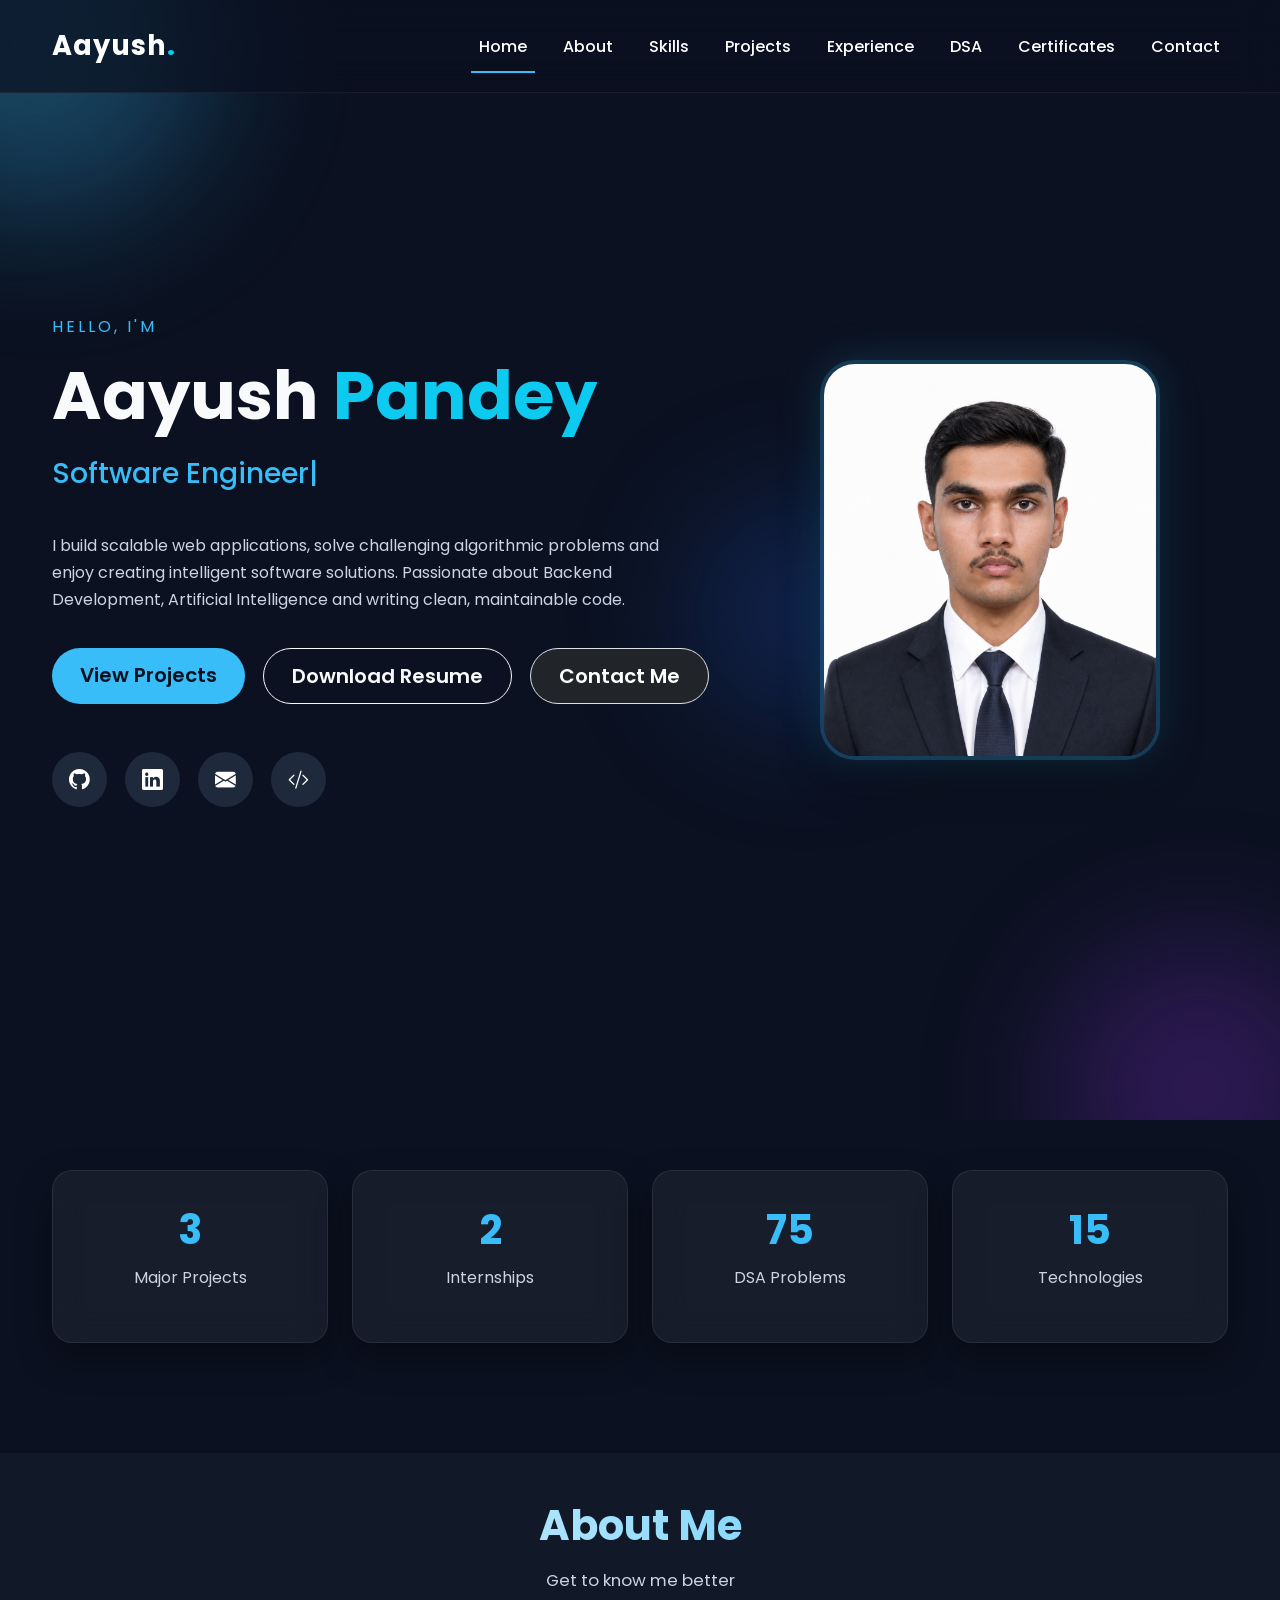
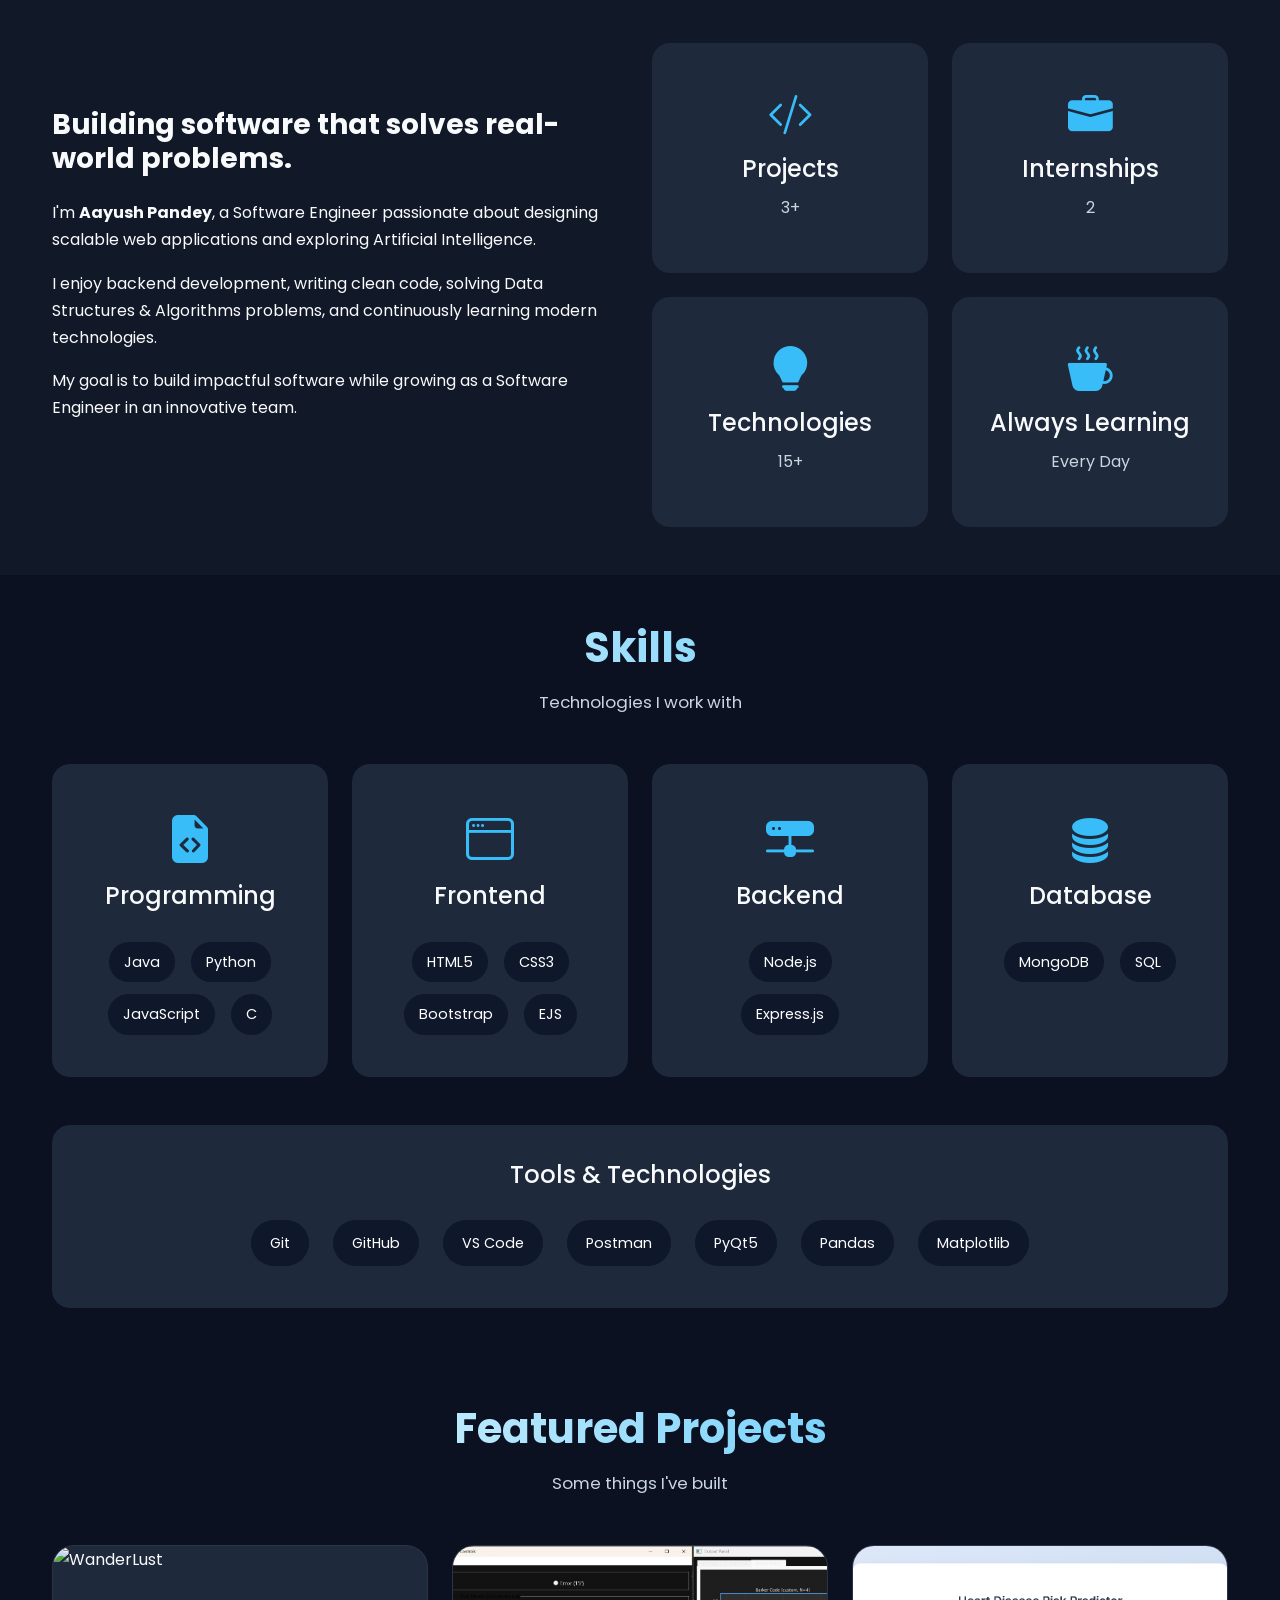
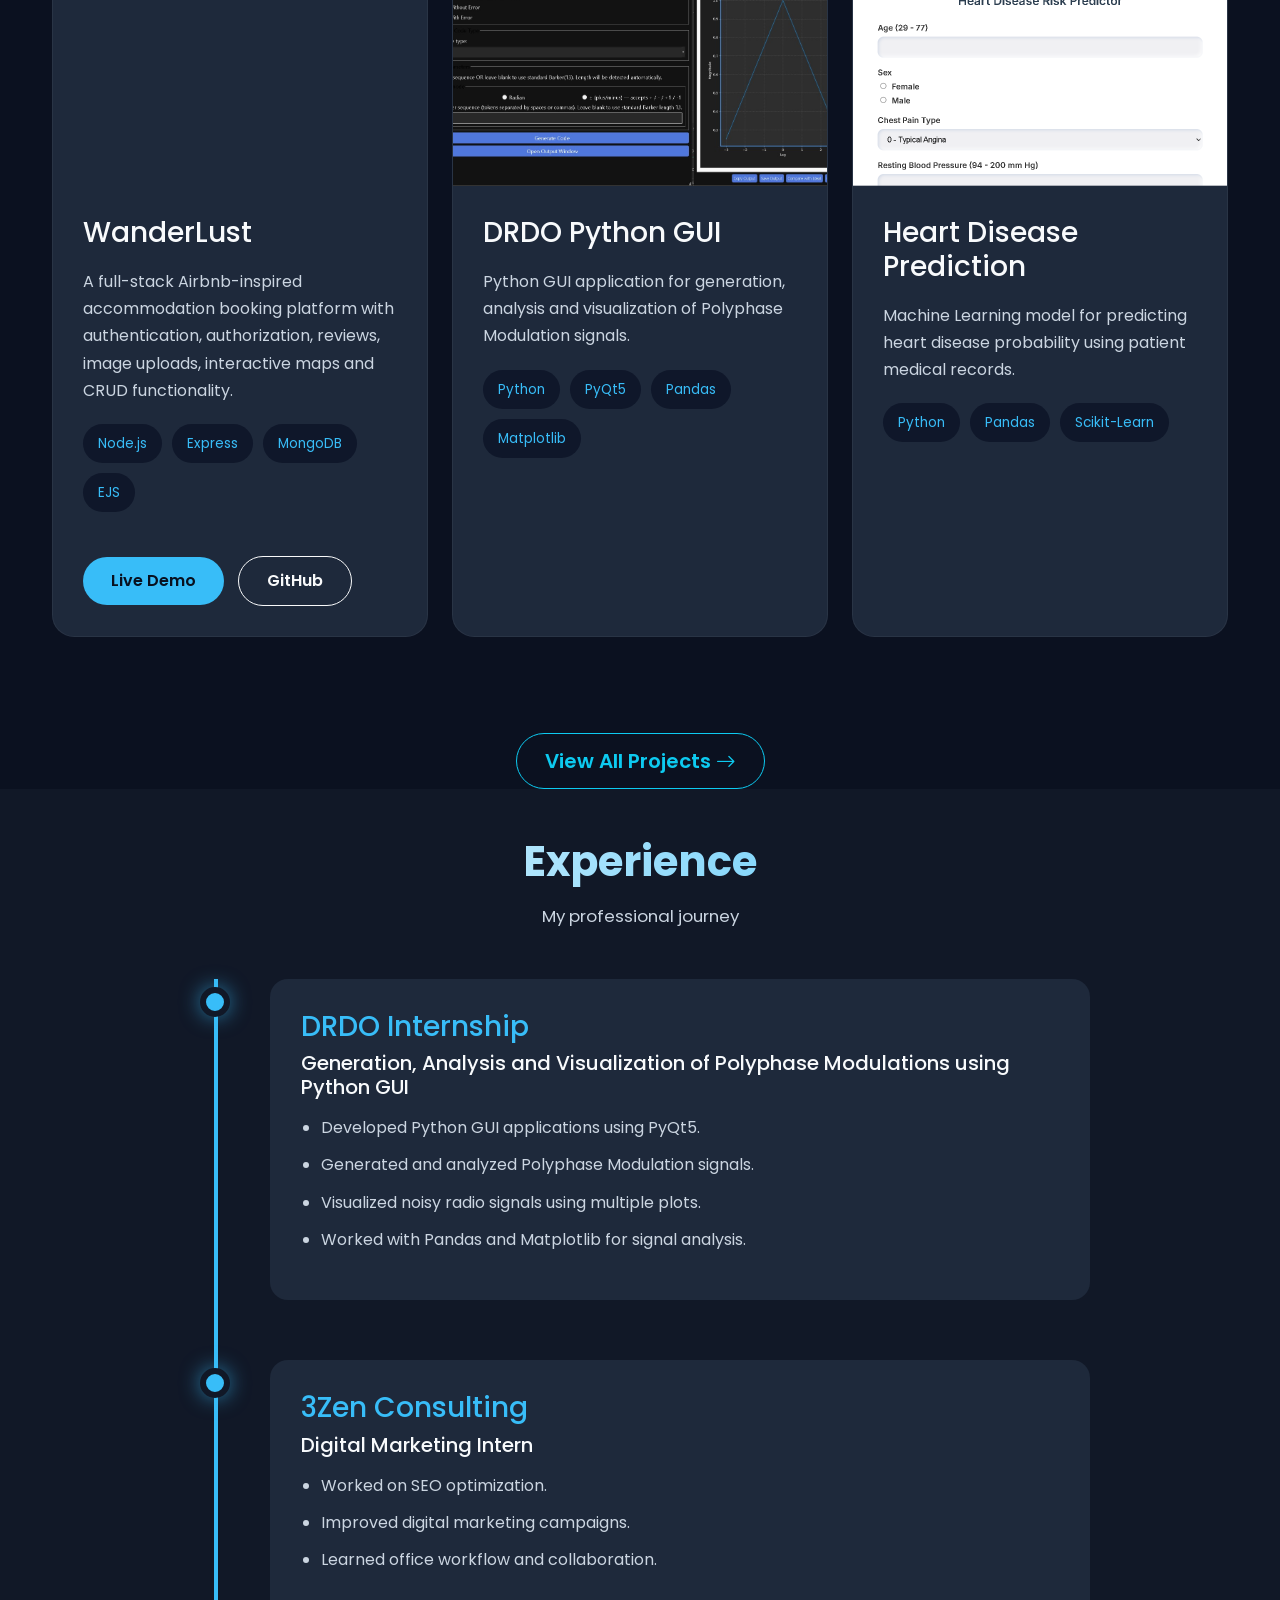
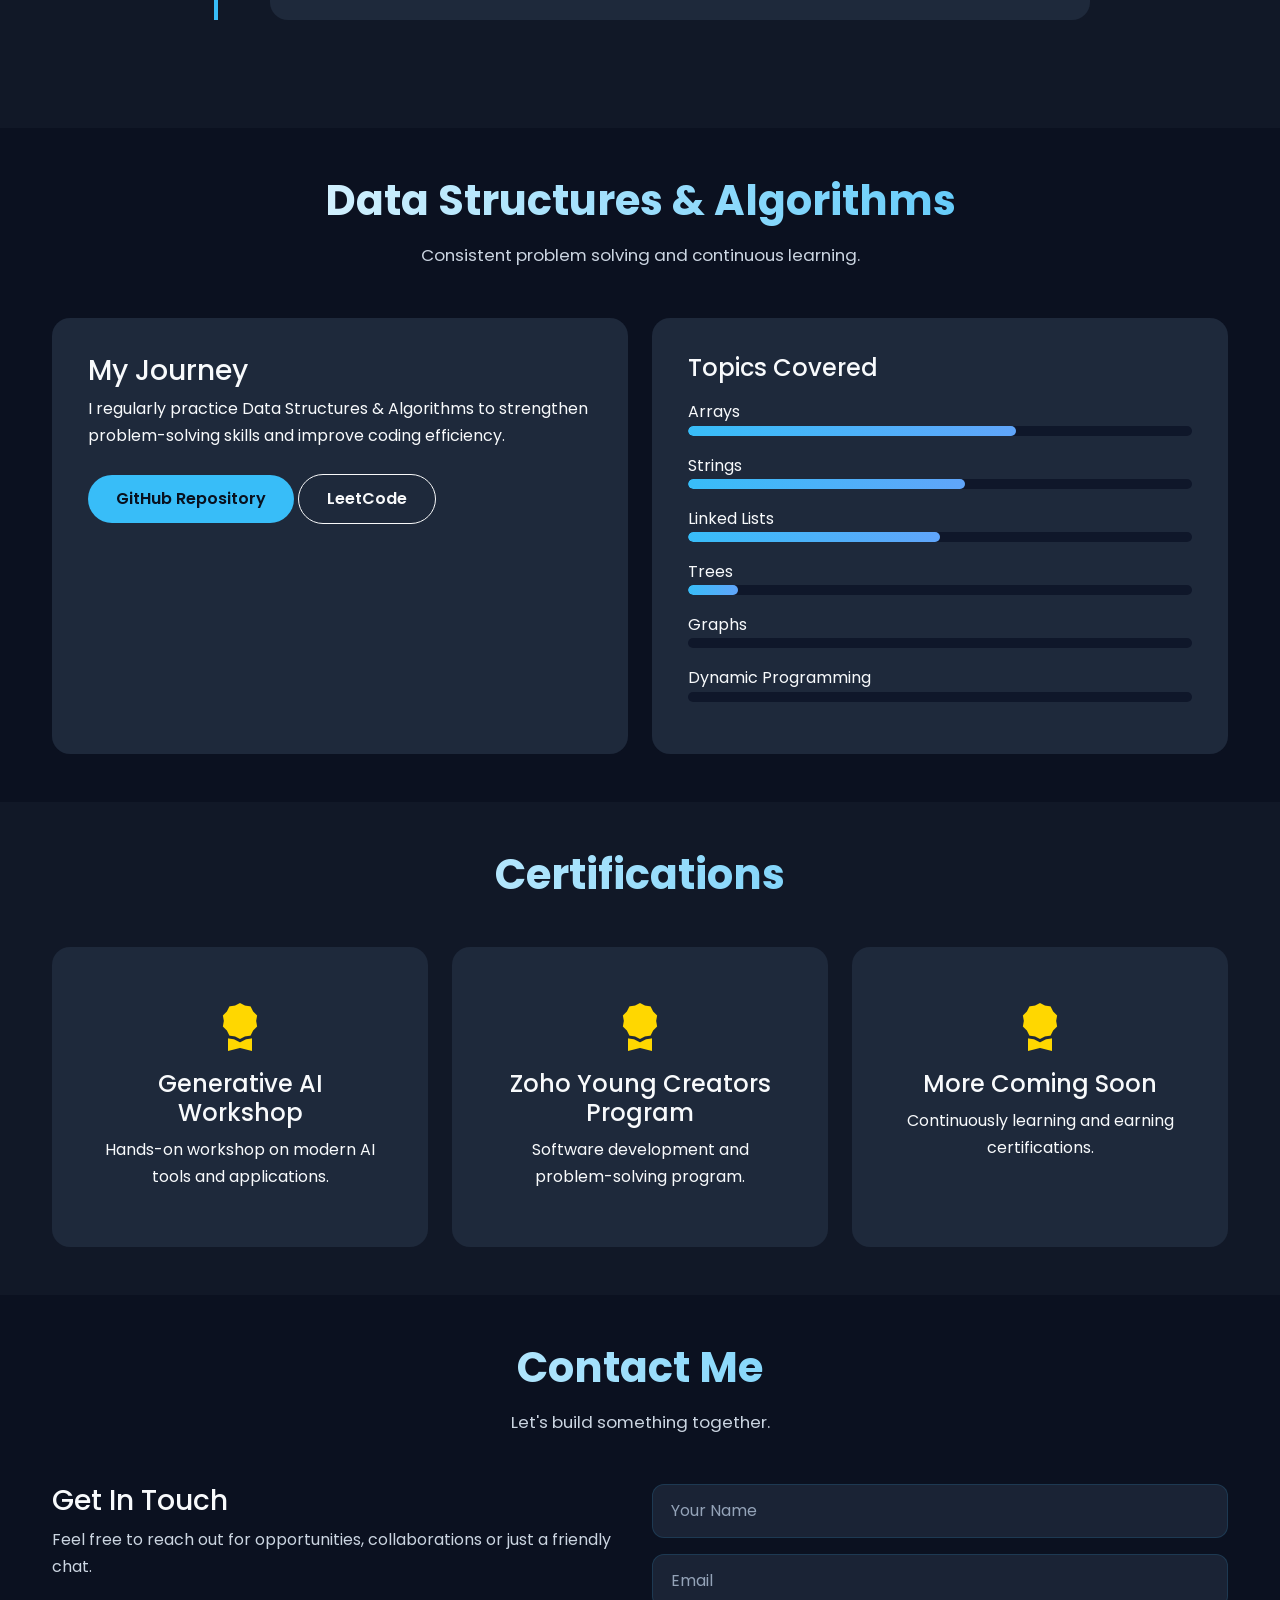
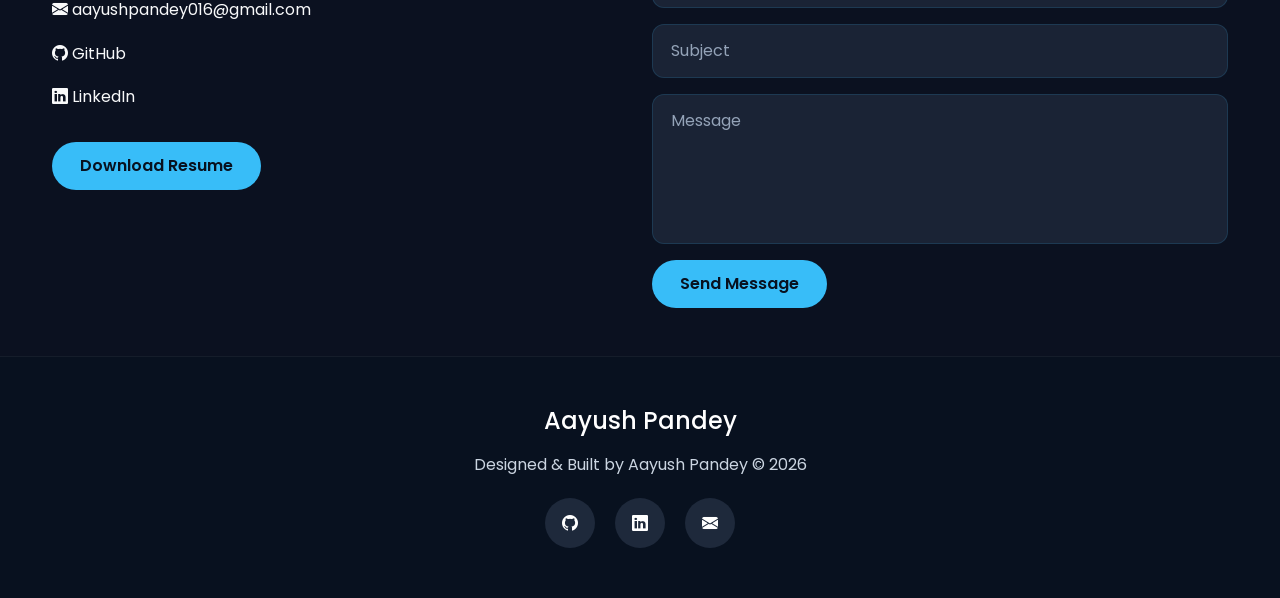
==== index.html @ 440477e6 "Initial Commit" ====
<!doctype html>
<html lang="en">
  <head>
    <!-- ==========================================
            META TAGS
    =========================================== -->

    <meta charset="UTF-8" />
    <meta http-equiv="X-UA-Compatible" content="IE=edge" />
    <meta name="viewport" content="width=device-width, initial-scale=1.0" />

    <title>Aayush Pandey | Software Engineer</title>

    <meta
      name="description"
      content="Portfolio of Aayush Pandey - Software Engineer, Full Stack Developer and AI Enthusiast."
    />

    <meta
      name="keywords"
      content="Aayush Pandey, Portfolio, Full Stack Developer, Java, Node.js, MongoDB, Software Engineer"
    />

    <meta name="author" content="Aayush Pandey" />

    <!-- Google Fonts -->

    <link rel="preconnect" href="https://fonts.googleapis.com" />

    <link rel="preconnect" href="https://fonts.gstatic.com" crossorigin />

    <link
      href="https://fonts.googleapis.com/css2?family=Poppins:wght@300;400;500;600;700&display=swap"
      rel="stylesheet"
    />

    <!-- Bootstrap -->

    <link
      href="https://cdn.jsdelivr.net/npm/bootstrap@5.3.8/dist/css/bootstrap.min.css"
      rel="stylesheet"
    />

    <!-- Bootstrap Icons -->

    <link
      rel="stylesheet"
      href="https://cdn.jsdelivr.net/npm/bootstrap-icons@1.13.1/font/bootstrap-icons.min.css"
    />

    <!-- Custom CSS -->

    <link rel="stylesheet" href="css/style.css" />

    <link rel="stylesheet" href="css/responsive.css" />
  </head>

  <body>
    <div class="cursor-glow"></div>
    <!-- ==========================================
            SCROLL PROGRESS BAR
    =========================================== -->

    <div id="progress-bar"></div>

    <!-- ==========================================
            NAVIGATION BAR
    =========================================== -->

    <nav class="navbar navbar-expand-lg navbar-dark fixed-top">
      <div class="container">
        <a class="navbar-brand fw-bold" href="#">
          Aayush<span class="text-info">.</span>
        </a>

        <button
          class="navbar-toggler"
          type="button"
          data-bs-toggle="collapse"
          data-bs-target="#navbarNav"
        >
          <span class="navbar-toggler-icon"></span>
        </button>

        <div class="collapse navbar-collapse" id="navbarNav">
          <ul class="navbar-nav ms-auto">
            <li class="nav-item">
              <a href="#home" class="nav-link active">Home</a>
            </li>

            <li class="nav-item">
              <a href="#about" class="nav-link">About</a>
            </li>

            <li class="nav-item">
              <a href="#skills" class="nav-link">Skills</a>
            </li>

            <li class="nav-item">
              <a href="#projects" class="nav-link">Projects</a>
            </li>

            <li class="nav-item">
              <a href="#experience" class="nav-link">Experience</a>
            </li>

            <li class="nav-item">
              <a href="#dsa" class="nav-link">DSA</a>
            </li>

            <li class="nav-item">
              <a href="#certifications" class="nav-link">Certificates</a>
            </li>

            <li class="nav-item">
              <a href="#contact" class="nav-link">Contact</a>
            </li>
          </ul>
        </div>
      </div>
    </nav>
    <!-- ==========================================
        HERO SECTION
=========================================== -->

    <section id="home" class="hero">
      <!-- Animated Background -->

      <div class="blob blob1"></div>

      <div class="blob blob2"></div>

      <div class="blob blob3"></div>

      <div id="particles"></div>

      <div class="container">
        <div class="row align-items-center min-vh-100">
          <!-- LEFT SIDE -->

          <div class="col-lg-7">
            <p class="hero-subtitle">Hello, I'm</p>

            <h1 class="display-3 fw-bold">
              Aayush

              <span class="text-info"> Pandey </span>
            </h1>

            <h3 class="typing-text">
              <span id="typing"></span>
            </h3>

            <p class="hero-description">
              I build scalable web applications, solve challenging algorithmic
              problems and enjoy creating intelligent software solutions.
              Passionate about Backend Development, Artificial Intelligence and
              writing clean, maintainable code.
            </p>

            <div class="hero-buttons">
              <a href="#projects" class="btn btn-info btn-lg">
                View Projects
              </a>

              <a href="resume.pdf" class="btn btn-outline-light btn-lg">
                Download Resume
              </a>

              <a href="#contact" class="btn btn-dark btn-lg border">
                Contact Me
              </a>
            </div>

            <div class="social-icons mt-5">
              <a href="#">
                <i class="bi bi-github"></i>
              </a>

              <a href="#">
                <i class="bi bi-linkedin"></i>
              </a>

              <a href="#">
                <i class="bi bi-envelope-fill"></i>
              </a>

              <a href="#">
                <i class="bi bi-code-slash"></i>
              </a>
            </div>
          </div>

          <!-- RIGHT SIDE -->

          <div class="col-lg-5 text-center">
            <div class="hero-image">
              <img
                src="images/Profile (2).png"
                alt="Aayush Pandey"
                class="img-fluid"
              />
            </div>
          </div>
        </div>
      </div>
    </section>
    <!-- ==========================================
        STATS SECTION
=========================================== -->

    <section class="stats">
      <div class="container">
        <div class="row text-center">
          <div class="col-md-3">
            <div class="stat-box">
              <h2 class="counter" data-target="3">0</h2>

              <p>Major Projects</p>
            </div>
          </div>

          <div class="col-md-3">
            <div class="stat-box">
              <h2 class="counter" data-target="2">0</h2>

              <p>Internships</p>
            </div>
          </div>

          <div class="col-md-3">
            <div class="stat-box">
              <h2 class="counter" data-target="75">0</h2>

              <p>DSA Problems</p>
            </div>
          </div>

          <div class="col-md-3">
            <div class="stat-box">
              <h2 class="counter" data-target="15">0</h2>

              <p>Technologies</p>
            </div>
          </div>
        </div>
      </div>
    </section>

    <!-- ==========================================
        ABOUT SECTION
=========================================== -->

    <section id="about" class="py-5">
      <div class="container">
        <!-- Section Heading -->

        <div class="text-center mb-5">
          <h2 class="section-title">About Me</h2>

          <p class="section-subtitle">Get to know me better</p>
        </div>

        <div class="row align-items-center">
          <!-- Left Side -->

          <div class="col-lg-6 mb-4">
            <h3 class="fw-bold mb-4">
              Building software that solves real-world problems.
            </h3>

            <p>
              I'm <strong>Aayush Pandey</strong>, a Software Engineer passionate
              about designing scalable web applications and exploring Artificial
              Intelligence.
            </p>

            <p>
              I enjoy backend development, writing clean code, solving Data
              Structures & Algorithms problems, and continuously learning modern
              technologies.
            </p>

            <p>
              My goal is to build impactful software while growing as a Software
              Engineer in an innovative team.
            </p>
          </div>

          <!-- Right Side -->

          <div class="col-lg-6">
            <div class="row g-4">
              <div class="col-6">
                <div class="about-card">
                  <i class="bi bi-code-slash"></i>

                  <h4>Projects</h4>

                  <p>3+</p>
                </div>
              </div>

              <div class="col-6">
                <div class="about-card">
                  <i class="bi bi-briefcase-fill"></i>

                  <h4>Internships</h4>

                  <p>2</p>
                </div>
              </div>

              <div class="col-6">
                <div class="about-card">
                  <i class="bi bi-lightbulb-fill"></i>

                  <h4>Technologies</h4>

                  <p>15+</p>
                </div>
              </div>

              <div class="col-6">
                <div class="about-card">
                  <i class="bi bi-cup-hot-fill"></i>

                  <h4>Always Learning</h4>

                  <p>Every Day</p>
                </div>
              </div>
            </div>
          </div>
        </div>
      </div>
    </section>
    <!-- ==========================================
        SKILLS SECTION
=========================================== -->

    <section id="skills" class="py-5 hidden">
      <div class="container">
        <div class="text-center mb-5">
          <h2 class="section-title">Skills</h2>

          <p class="section-subtitle">Technologies I work with</p>
        </div>

        <div class="row g-4">
          <!-- Programming -->

          <div class="col-lg-3 col-md-6">
            <div class="skill-card">
              <i class="bi bi-file-earmark-code-fill"></i>

              <h4>Programming</h4>

              <span>Java</span>
              <span>Python</span>
              <span>JavaScript</span>
              <span>C</span>
            </div>
          </div>

          <!-- Frontend -->

          <div class="col-lg-3 col-md-6">
            <div class="skill-card">
              <i class="bi bi-window"></i>

              <h4>Frontend</h4>

              <span>HTML5</span>
              <span>CSS3</span>
              <span>Bootstrap</span>
              <span>EJS</span>
            </div>
          </div>

          <!-- Backend -->

          <div class="col-lg-3 col-md-6">
            <div class="skill-card">
              <i class="bi bi-hdd-network-fill"></i>

              <h4>Backend</h4>

              <span>Node.js</span>
              <span>Express.js</span>
            </div>
          </div>

          <!-- Database -->

          <div class="col-lg-3 col-md-6">
            <div class="skill-card">
              <i class="bi bi-database-fill"></i>

              <h4>Database</h4>

              <span>MongoDB</span>
              <span>SQL</span>
            </div>
          </div>
        </div>

        <div class="row mt-4 g-4">
          <!-- Tools -->

          <div class="col-12">
            <div class="skill-card">
              <h4 class="mb-4">Tools & Technologies</h4>

              <div class="tool-badges">
                <span>Git</span>
                <span>GitHub</span>
                <span>VS Code</span>
                <span>Postman</span>
                <span>PyQt5</span>
                <span>Pandas</span>
                <span>Matplotlib</span>
              </div>
            </div>
          </div>
        </div>
      </div>
    </section>
    <!-- ==========================================
        PROJECTS SECTION
=========================================== -->

    <section id="projects" class="py-5 hidden">
      <div class="container">
        <div class="text-center mb-5">
          <h2 class="section-title">Featured Projects</h2>

          <p class="section-subtitle">Some things I've built</p>
        </div>

        <div class="row g-4">
          <!-- WanderLust -->

          <div class="col-lg-4">
            <div class="project-card">
              <img
                src="images/projects/wanderlust.png"
                class="img-fluid"
                alt="WanderLust"
              />

              <div class="project-content">
                <h3>WanderLust</h3>

                <p>
                  A full-stack Airbnb-inspired accommodation booking platform
                  with authentication, authorization, reviews, image uploads,
                  interactive maps and CRUD functionality.
                </p>

                <div class="project-tags">
                  <span>Node.js</span>
                  <span>Express</span>
                  <span>MongoDB</span>
                  <span>EJS</span>
                </div>

                <div class="mt-4">
                  <a href="#" class="btn btn-info"> Live Demo </a>

                  <a href="#" class="btn btn-outline-light"> GitHub </a>
                </div>
              </div>
            </div>
          </div>

          <!-- DRDO -->

          <div class="col-lg-4">
            <div class="project-card">
              <img
                src="images/projects/drdo.png"
                class="img-fluid"
                alt="DRDO Project"
              />

              <div class="project-content">
                <h3>DRDO Python GUI</h3>

                <p>
                  Python GUI application for generation, analysis and
                  visualization of Polyphase Modulation signals.
                </p>

                <div class="project-tags">
                  <span>Python</span>
                  <span>PyQt5</span>
                  <span>Pandas</span>
                  <span>Matplotlib</span>
                </div>
              </div>
            </div>
          </div>

          <!-- Heart Disease -->

          <div class="col-lg-4">
            <div class="project-card">
              <img
                src="images/projects/heart_disease.png"
                class="img-fluid"
                alt="Heart Disease"
              />

              <div class="project-content">
                <h3>Heart Disease Prediction</h3>

                <p>
                  Machine Learning model for predicting heart disease
                  probability using patient medical records.
                </p>

                <div class="project-tags">
                  <span>Python</span>
                  <span>Pandas</span>
                  <span>Scikit-Learn</span>
                </div>
              </div>
            </div>
          </div>
        </div>
      </div>
    </section>
    <div class="text-center mt-5">
      <a href="#" class="btn btn-outline-info btn-lg">
        View All Projects

        <i class="bi bi-arrow-right"></i>
      </a>
    </div>

    <!-- ==========================================
        EXPERIENCE SECTION
=========================================== -->

    <section id="experience" class="py-5 hidden">
      <div class="container">
        <div class="text-center mb-5">
          <h2 class="section-title">Experience</h2>

          <p class="section-subtitle">My professional journey</p>
        </div>

        <div class="timeline">
          <!-- DRDO -->

          <div class="timeline-item">
            <div class="timeline-dot"></div>

            <div class="timeline-content">
              <h3>DRDO Internship</h3>

              <h5>
                Generation, Analysis and Visualization of Polyphase Modulations
                using Python GUI
              </h5>

              <ul>
                <li>Developed Python GUI applications using PyQt5.</li>

                <li>Generated and analyzed Polyphase Modulation signals.</li>

                <li>Visualized noisy radio signals using multiple plots.</li>

                <li>Worked with Pandas and Matplotlib for signal analysis.</li>
              </ul>
            </div>
          </div>

          <!-- 3Zen -->

          <div class="timeline-item">
            <div class="timeline-dot"></div>

            <div class="timeline-content">
              <h3>3Zen Consulting</h3>

              <h5>Digital Marketing Intern</h5>

              <ul>
                <li>Worked on SEO optimization.</li>

                <li>Improved digital marketing campaigns.</li>

                <li>Learned office workflow and collaboration.</li>
              </ul>
            </div>
          </div>
        </div>
      </div>
    </section>
    <!-- ==========================================
        DSA SECTION
=========================================== -->

    <section id="dsa" class="py-5 hidden">
      <div class="container">
        <div class="text-center mb-5">
          <h2 class="section-title">Data Structures & Algorithms</h2>

          <p class="section-subtitle">
            Consistent problem solving and continuous learning.
          </p>
        </div>

        <div class="row">
          <div class="col-lg-6">
            <div class="dsa-card">
              <h3>My Journey</h3>

              <p>
                I regularly practice Data Structures & Algorithms to strengthen
                problem-solving skills and improve coding efficiency.
              </p>

              <div class="mt-4">
                <a href="#" class="btn btn-info"> GitHub Repository </a>

                <a
                  href="https://leetcode.com/u/_aayush_562/"
                  class="btn btn-outline-light"
                >
                  LeetCode
                </a>
              </div>
            </div>
          </div>

          <div class="col-lg-6">
            <div class="dsa-card">
              <h4 class="mb-3">Topics Covered</h4>

              <div class="mb-3">
                <label>Arrays</label>

                <div class="progress">
                  <div class="progress-bar" style="width: 65%"></div>
                </div>
              </div>

              <div class="mb-3">
                <label>Strings</label>

                <div class="progress">
                  <div class="progress-bar" style="width: 55%"></div>
                </div>
              </div>

              <div class="mb-3">
                <label>Linked Lists</label>

                <div class="progress">
                  <div class="progress-bar" style="width: 50%"></div>
                </div>
              </div>

              <div class="mb-3">
                <label>Trees</label>

                <div class="progress">
                  <div class="progress-bar" style="width: 10%"></div>
                </div>
              </div>

              <div class="mb-3">
                <label>Graphs</label>

                <div class="progress">
                  <div class="progress-bar" style="width: 0%"></div>
                </div>
              </div>

              <div class="mb-3">
                <label>Dynamic Programming</label>

                <div class="progress">
                  <div class="progress-bar" style="width: 0%"></div>
                </div>
              </div>
            </div>
          </div>
        </div>
      </div>
    </section>
    <!-- ==========================================
        CERTIFICATIONS
=========================================== -->

    <section id="certifications" class="py-5 hidden">
      <div class="container">
        <div class="text-center mb-5">
          <h2 class="section-title">Certifications</h2>
        </div>

        <div class="row g-4">
          <div class="col-md-4">
            <div class="certificate-card">
              <i class="bi bi-award-fill"></i>

              <h4>Generative AI Workshop</h4>

              <p>Hands-on workshop on modern AI tools and applications.</p>
            </div>
          </div>

          <div class="col-md-4">
            <div class="certificate-card">
              <i class="bi bi-award-fill"></i>

              <h4>Zoho Young Creators Program</h4>

              <p>Software development and problem-solving program.</p>
            </div>
          </div>

          <div class="col-md-4">
            <div class="certificate-card">
              <i class="bi bi-award-fill"></i>

              <h4>More Coming Soon</h4>

              <p>Continuously learning and earning certifications.</p>
            </div>
          </div>
        </div>
      </div>
    </section>
    <!-- ==========================================
        CONTACT
=========================================== -->

    <section id="contact" class="py-5 hidden">
      <div class="container">
        <div class="text-center mb-5">
          <h2 class="section-title">Contact Me</h2>

          <p class="section-subtitle">Let's build something together.</p>
        </div>

        <div class="row">
          <div class="col-lg-6">
            <h3>Get In Touch</h3>

            <p>
              Feel free to reach out for opportunities, collaborations or just a
              friendly chat.
            </p>

            <!-- Email -->
            <p>
              <a
                href="mailto:aayushpandey016@gmail.com"
                class="text-decoration-none text-light"
              >
                <i class="bi bi-envelope-fill"></i> aayushpandey016@gmail.com
              </a>
            </p>

            <!-- GitHub -->
            <p>
              <a
                href="https://github.com/Aayush016"
                target="_blank"
                class="text-light text-decoration-none"
              >
                <i class="bi bi-github"></i> GitHub
              </a>
            </p>

            <!-- LinkedIn -->
            <p>
              <a
                href="https://www.linkedin.com/in/aayu28/"
                target="_blank"
                class="text-decoration-none text-light"
              >
                <i class="bi bi-linkedin"></i> LinkedIn
              </a>
            </p>

            <a href="resume.pdf" class="btn btn-info mt-3"> Download Resume </a>
          </div>

          <div class="col-lg-6">
            <form id="contact-form">
              <input
                id="name"
                name="name"
                type="text"
                class="form-control mb-3"
                placeholder="Your Name"
                required
              />

              <input
                id="email"
                name="email"
                type="email"
                class="form-control mb-3"
                placeholder="Email"
                required
              />

              <input
                id="subject"
                name="subject"
                type="text"
                class="form-control mb-3"
                placeholder="Subject"
                required
              />

              <textarea
                id="message"
                name="message"
                rows="5"
                class="form-control mb-3"
                placeholder="Message"
                required
              ></textarea>

              <button type="submit" class="btn btn-info">Send Message</button>
            </form>
          </div>
        </div>
      </div>
    </section>
    <!-- ==========================================
        FOOTER
=========================================== -->

    <footer>
      <div class="container">
        <div class="text-center">
          <h4>Aayush Pandey</h4>

          <p>Designed & Built by Aayush Pandey © 2026</p>

          <div class="footer-icons">
            <a href="https://github.com/Aayush016"
              ><i class="bi bi-github"></i
            ></a>

            <a href="https://www.linkedin.com/in/aayu28/"
              ><i class="bi bi-linkedin"></i
            ></a>

            <a href="mailto:aayushpandey016@gmail.com"
              ><i class="bi bi-envelope-fill"></i
            ></a>
          </div>
        </div>
      </div>
    </footer>
    <button id="backToTop">
      <i class="bi bi-arrow-up"></i>
    </button>

    <script src="https://cdn.jsdelivr.net/npm/bootstrap@5.3.8/dist/js/bootstrap.bundle.min.js"></script>

    <script src="js/script.js"></script>
    <script src="js/animations.js"></script>
  </body>
</html>
---- css/style.css ----
/* =====================================================
                GOOGLE FONT
===================================================== */

@import url("https://fonts.googleapis.com/css2?family=Poppins:wght@300;400;500;600;700;800&display=swap");

/* =====================================================
                ROOT VARIABLES
===================================================== */

:root {
  --bg-color: #0b1120;

  --bg-secondary: #111827;

  --card-color: #1e293b;

  --primary: #38bdf8;

  --primary-dark: #0ea5e9;

  --text: #f8fafc;

  --text-light: #cbd5e1;

  --border: rgba(255, 255, 255, 0.08);

  --shadow: 0 15px 35px rgba(0, 0, 0, 0.35);

  --radius: 18px;

  --transition: 0.35s ease;
}

/* =====================================================
                RESET
===================================================== */

* {
  margin: 0;

  padding: 0;

  box-sizing: border-box;
}

html {
  scroll-behavior: smooth;
}

body {
  font-family: "Poppins", sans-serif;

  background: var(--bg-color);

  color: var(--text);

  overflow-x: hidden;

  line-height: 1.7;
}

/* =====================================================
                LINKS
===================================================== */

a {
  text-decoration: none;

  transition: var(--transition);
}

a:hover {
  color: var(--primary);
}

/* =====================================================
                IMAGES
===================================================== */

img {
  max-width: 100%;

  display: block;
}

/* =====================================================
                SECTION SPACING
===================================================== */

section {
  padding: 110px 0;
}

/* =====================================================
                CONTAINER
===================================================== */

.container {
  max-width: 1200px;
}

/* =====================================================
                SECTION TITLES
===================================================== */

.section-title {
  font-size: 2.6rem;

  font-weight: 700;

  margin-bottom: 15px;
}

.section-subtitle {
  color: var(--text-light);

  font-size: 1.05rem;
}

/* =====================================================
                SCROLLBAR
===================================================== */

::-webkit-scrollbar {
  width: 10px;
}

::-webkit-scrollbar-track {
  background: #08111f;
}

::-webkit-scrollbar-thumb {
  background: var(--primary);

  border-radius: 50px;
}

::-webkit-scrollbar-thumb:hover {
  background: var(--primary-dark);
}
/* =====================================================
                PROGRESS BAR
===================================================== */

#progress-bar {
  position: fixed;

  top: 0;

  left: 0;

  width: 0;

  height: 4px;

  background: var(--primary);

  z-index: 99999;
}
/* =====================================================
                NAVBAR
===================================================== */

.navbar {
  padding: 18px 0;

  transition: 0.4s;

  background: rgba(11, 17, 32, 0.7);

  backdrop-filter: blur(18px);

  border-bottom: 1px solid rgba(255, 255, 255, 0.05);
}

.navbar-brand {
  font-size: 1.7rem;

  letter-spacing: 1px;
}

.nav-link {
  color: white !important;

  margin-left: 20px;

  position: relative;

  font-weight: 500;
}

.nav-link::after {
  content: "";

  position: absolute;

  left: 0;

  bottom: -5px;

  width: 0;

  height: 2px;

  background: var(--primary);

  transition: 0.35s;
}

.nav-link:hover::after,
.nav-link.active::after {
  width: 100%;
}

.nav-link:hover {
  color: var(--primary) !important;
}
/* =====================================================
                HERO
===================================================== */

.hero {
  min-height: 100vh;

  display: flex;

  align-items: center;

  position: relative;

  overflow: hidden;
}

.hero h1 {
  font-size: 4.2rem;

  font-weight: 800;
}

.hero-subtitle {
  color: var(--primary);

  letter-spacing: 3px;

  text-transform: uppercase;
}

.typing-text {
  color: var(--primary);

  margin: 20px 0;

  min-height: 45px;
}

.hero-description {
  color: var(--text-light);

  max-width: 650px;

  margin: 30px 0;
}

.hero-buttons {
  display: flex;

  gap: 18px;

  flex-wrap: wrap;

  margin-top: 35px;
}
.hero-image {
  position: relative;
}

.hero-image img {
  width: 340px;
  height: 400px;

  object-fit: cover;

  border-radius: 35px;

  border: 4px solid rgba(56, 189, 248, 0.25);

  box-shadow:
    0 0 40px rgba(56, 189, 248, 0.18),
    0 20px 40px rgba(0, 0, 0, 0.35);

  margin: auto;

  animation: float 5s ease-in-out infinite;

  transition: all 0.4s ease;
}
.social-icons {
  display: flex;

  gap: 18px;
}

.social-icons a {
  width: 55px;

  height: 55px;

  border-radius: 50%;

  display: flex;

  justify-content: center;

  align-items: center;

  background: var(--card-color);

  color: white;

  font-size: 1.3rem;

  transition: 0.35s;
}

.social-icons a:hover {
  background: var(--primary);

  transform: translateY(-8px);
}
.blob {
  position: absolute;

  border-radius: 50%;

  filter: blur(70px);

  opacity: 0.25;
}

.blob1 {
  width: 350px;

  height: 350px;

  background: #38bdf8;

  top: -120px;

  left: -120px;
}

.blob2 {
  width: 300px;

  height: 300px;

  background: #9333ea;

  bottom: -120px;

  right: -80px;
}

.blob3 {
  width: 220px;

  height: 220px;

  background: #2563eb;

  top: 45%;

  left: 55%;
}
.btn {
  border-radius: 50px;

  padding: 12px 28px;

  transition: 0.35s;

  font-weight: 600;
}

.btn-info {
  background: var(--primary);

  border: none;

  color: #08111f;
}

.btn-info:hover {
  background: #fff;

  transform: translateY(-4px);
}

.btn-outline-light:hover {
  color: black;

  transform: translateY(-4px);
}
@keyframes float {
  0% {
    transform: translateY(0px);
  }

  50% {
    transform: translateY(-15px);
  }

  100% {
    transform: translateY(0px);
  }
}
/* =====================================================
                    STATS
===================================================== */

.stats {
  margin-top: -60px;

  position: relative;

  z-index: 5;
}

.stat-box {
  background: rgba(255, 255, 255, 0.05);

  backdrop-filter: blur(18px);

  border: 1px solid rgba(255, 255, 255, 0.08);

  border-radius: 20px;

  padding: 35px 25px;

  text-align: center;

  transition: 0.35s;

  box-shadow: var(--shadow);
}

.stat-box:hover {
  transform: translateY(-12px);

  border-color: var(--primary);
}

.stat-box h2 {
  color: var(--primary);

  font-size: 2.5rem;

  font-weight: 700;
}

.stat-box p {
  color: var(--text-light);

  margin-top: 10px;
}

/* =====================================================
                    ABOUT
===================================================== */

#about {
  background: var(--bg-secondary);
}

.about-card {
  background: var(--card-color);

  border-radius: 18px;

  padding: 35px;

  text-align: center;

  height: 100%;

  transition: 0.35s;

  border: 1px solid transparent;
}

.about-card:hover {
  transform: translateY(-8px);

  border-color: var(--primary);
}

.about-card i {
  font-size: 2.8rem;

  color: var(--primary);

  margin-bottom: 18px;
}

.about-card h4 {
  margin-bottom: 10px;
}

.about-card p {
  color: var(--text-light);
}

/* =====================================================
                    SKILLS
===================================================== */

.skill-card {
  background: var(--card-color);

  border-radius: 18px;

  padding: 35px;

  text-align: center;

  height: 100%;

  transition: 0.35s;

  border: 1px solid transparent;
}

.skill-card:hover {
  transform: translateY(-8px);

  border-color: var(--primary);

  box-shadow: 0 20px 40px rgba(56, 189, 248, 0.18);
}

.skill-card i {
  font-size: 3rem;

  color: var(--primary);

  margin-bottom: 20px;
}

.skill-card h4 {
  margin-bottom: 25px;
}

.skill-card span {
  display: inline-block;

  margin: 6px;

  padding: 8px 15px;

  border-radius: 50px;

  background: #0f172a;

  color: white;

  font-size: 0.9rem;

  transition: 0.3s;
}

.skill-card span:hover {
  background: var(--primary);

  color: #08111f;
}

.tool-badges {
  display: flex;

  flex-wrap: wrap;

  justify-content: center;

  gap: 12px;
}

.tool-badges span {
  background: #0f172a;

  padding: 10px 18px;

  border-radius: 30px;

  transition: 0.35s;
}

.tool-badges span {
  transition:
    background 0.3s ease,
    color 0.3s ease,
    border-color 0.3s ease;

  border: 1px solid transparent;
}

.tool-badges span:hover {
  background: var(--primary);

  color: #08111f;

  border-color: white;
}

/* =====================================================
                    PROJECTS
===================================================== */

.project-card {
  background: var(--card-color);

  border-radius: 22px;

  overflow: hidden;

  transition: 0.4s;

  height: 100%;

  border: 1px solid rgba(255, 255, 255, 0.05);
}

.project-card:hover {
  transform: translateY(-10px);

  box-shadow: 0 25px 50px rgba(0, 0, 0, 0.45);

  border-color: var(--primary);
}
.project-card img {
  width: 100%;

  height: 240px;

  object-fit: cover;

  transition: 0.4s;
}

.project-card:hover img {
  transform: scale(1.08);
}
.project-content {
  padding: 30px;
}

.project-content h3 {
  margin-bottom: 18px;
}

.project-content p {
  color: var(--text-light);
}
.project-tags {
  display: flex;

  flex-wrap: wrap;

  gap: 10px;

  margin-top: 20px;
}

.project-tags span {
  background: #0f172a;

  color: var(--primary);

  padding: 8px 15px;

  border-radius: 30px;

  font-size: 0.85rem;

  transition: 0.35s;
}

.project-tags span:hover {
  background: var(--primary);

  color: black;
}
.project-content .btn {
  margin-right: 10px;

  margin-top: 20px;
}

/* =====================================================
                    SCROLL ANIMATION
===================================================== */

.hidden {
  opacity: 0;

  transform: translateY(60px);

  transition: all 0.8s ease;
}

.show {
  opacity: 1;

  transform: translateY(0);
}

.section-title {
  background: linear-gradient(90deg, #ffffff, #38bdf8);

  -webkit-background-clip: text;

  -webkit-text-fill-color: transparent;
}
/* =====================================================
                    EXPERIENCE
===================================================== */

#experience {
  background: var(--bg-secondary);
}

.timeline {
  position: relative;

  max-width: 900px;

  margin: auto;
}

.timeline::before {
  content: "";

  position: absolute;

  left: 24px;

  top: 0;

  width: 4px;

  height: 100%;

  background: var(--primary);
}

.timeline-item {
  position: relative;

  padding-left: 80px;

  margin-bottom: 60px;
}

.timeline-dot {
  position: absolute;

  left: 10px;

  top: 8px;

  width: 30px;

  height: 30px;

  border-radius: 50%;

  background: var(--primary);

  border: 6px solid var(--bg-secondary);

  box-shadow: 0 0 20px rgba(56, 189, 248, 0.6);
}

.timeline-content {
  background: var(--card-color);

  padding: 30px;

  border-radius: 18px;

  transition: 0.35s;

  border: 1px solid transparent;
}

.timeline-content:hover {
  transform: translateY(-8px);

  border-color: var(--primary);
}

.timeline-content h3 {
  color: var(--primary);
}

.timeline-content ul {
  margin-top: 15px;

  padding-left: 20px;
}

.timeline-content li {
  margin-bottom: 10px;

  color: var(--text-light);
}
/* =====================================================
                    DSA
===================================================== */

.dsa-card {
  background: var(--card-color);

  border-radius: 18px;

  padding: 35px;

  height: 100%;

  border: 1px solid transparent;

  transition: 0.35s;
}

.dsa-card:hover {
  transform: translateY(-8px);

  border-color: var(--primary);
}

.progress {
  height: 10px;

  background: #0f172a;

  border-radius: 50px;
}

.progress-bar {
  background: linear-gradient(90deg, var(--primary), #60a5fa);

  border-radius: 50px;
}
/* =====================================================
                CERTIFICATIONS
===================================================== */

#certifications {
  background: var(--bg-secondary);
}

.certificate-card {
  background: var(--card-color);

  padding: 40px;

  border-radius: 18px;

  text-align: center;

  transition: 0.35s;

  border: 1px solid transparent;

  height: 100%;
}

.certificate-card:hover {
  transform: translateY(-10px);

  border-color: var(--primary);

  box-shadow: 0 15px 40px rgba(56, 189, 248, 0.18);
}

.certificate-card i {
  font-size: 3rem;

  color: gold;

  margin-bottom: 20px;
}
/* =====================================================
                    CONTACT
===================================================== */

#contact {
  padding-bottom: 120px;
}

#contact p {
  color: var(--text-light);
}

.form-control {
  background: #0f172a;

  border: 1px solid rgba(255, 255, 255, 0.08);

  color: white;

  padding: 14px;
}
/* ==========================================
        FORM PLACEHOLDER
========================================== */

.form-control::placeholder {
  color: #94a3b8; /* Soft gray-blue */
  opacity: 1; /* Ensures full visibility */
}

/* For better browser compatibility */
.form-control::-webkit-input-placeholder {
  color: #94a3b8;
}

.form-control::-moz-placeholder {
  color: #94a3b8;
  opacity: 1;
}

.form-control:-ms-input-placeholder {
  color: #94a3b8;
}

.form-control:focus {
  background: #0f172a;

  color: white;

  border-color: var(--primary);

  box-shadow: 0 0 0 0.2rem rgba(56, 189, 248, 0.2);
}

textarea {
  resize: none;
}
.form-control {
  background: rgba(30, 41, 59, 0.8);
  color: #f8fafc;
  border: 1px solid rgba(56, 189, 248, 0.15);
  border-radius: 12px;
  padding: 14px 18px;
  transition: all 0.3s ease;
}

.form-control:focus {
  background: rgba(30, 41, 59, 1);
  color: #f8fafc;
  border-color: #38bdf8;
  box-shadow: 0 0 15px rgba(56, 189, 248, 0.25);
}

.form-control::placeholder {
  color: #94a3b8;
}
/* =====================================================
                    FOOTER
===================================================== */

footer {
  background: #08111f;

  padding: 50px 0;

  border-top: 1px solid rgba(255, 255, 255, 0.05);
}

footer h4 {
  color: white;

  margin-bottom: 15px;
}

footer p {
  color: var(--text-light);
}

.footer-icons {
  display: flex;

  justify-content: center;

  gap: 20px;

  margin-top: 20px;
}

.footer-icons a {
  width: 50px;

  height: 50px;

  display: flex;

  justify-content: center;

  align-items: center;

  border-radius: 50%;

  background: var(--card-color);

  color: white;

  transition: 0.35s;
}

.footer-icons a:hover {
  background: var(--primary);

  color: #08111f;

  transform: translateY(-5px);
}
/* =====================================================
                BACK TO TOP
===================================================== */

#backToTop {
  position: fixed;

  bottom: 30px;

  right: 30px;

  width: 55px;

  height: 55px;

  border: none;

  border-radius: 50%;

  background: var(--primary);

  color: #08111f;

  font-size: 1.4rem;

  cursor: pointer;

  display: none;

  z-index: 999;

  transition: 0.35s;

  box-shadow: 0 10px 25px rgba(56, 189, 248, 0.35);
}

#backToTop:hover {
  transform: translateY(-6px);

  background: white;
}
/* =====================================================
                    SELECTION
===================================================== */

::selection {
  background: var(--primary);

  color: black;
}

.about-card,
.skill-card,
.project-card,
.dsa-card,
.certificate-card,
.timeline-content {
  position: relative;

  overflow: hidden;
}

.about-card::before,
.skill-card::before,
.project-card::before,
.dsa-card::before,
.certificate-card::before,
.timeline-content::before {
  content: "";

  position: absolute;

  top: -100%;

  left: -100%;

  width: 220px;

  height: 220px;

  background: rgba(255, 255, 255, 0.05);

  transform: rotate(45deg);

  transition: 0.8s;
}

.about-card:hover::before,
.skill-card:hover::before,
.project-card:hover::before,
.dsa-card:hover::before,
.certificate-card:hover::before,
.timeline-content:hover::before {
  top: 100%;

  left: 100%;
}

.navbar.shadow {
  background: #08111f !important;

  box-shadow: 0 10px 35px rgba(0, 0, 0, 0.4);
}
.btn {
  position: relative;

  overflow: hidden;
}

.ripple {
  position: absolute;

  width: 15px;

  height: 15px;

  background: white;

  border-radius: 50%;

  transform: scale(0);

  animation: ripple 0.6s linear;

  opacity: 0.5;
}

@keyframes ripple {
  to {
    transform: scale(22);

    opacity: 0;
  }
}
.cursor-glow {
  position: fixed;

  width: 250px;

  height: 250px;

  border-radius: 50%;

  background: rgba(56, 189, 248, 0.12);

  filter: blur(90px);

  pointer-events: none;

  transform: translate(-50%, -50%);

  z-index: 0;
}
#typing::after {
  content: "|";

  animation: blink 0.8s infinite;
}

@keyframes blink {
  50% {
    opacity: 0;
  }
}
---- css/responsive.css ----
/* ==========================================
        RESPONSIVE DESIGN
========================================== */

/* ==========================================
        LARGE DEVICES
========================================== */

@media (max-width: 1200px) {
  .hero h1 {
    font-size: 3.6rem;
  }

  .hero-image img {
    width: 320px;
  }

  .section-title {
    font-size: 2.3rem;
  }
}
/* ==========================================
        TABLETS
========================================== */

@media (max-width: 992px) {
  .hero {
    text-align: center;
  }

  .hero .row {
    flex-direction: column-reverse;
  }

  .hero-image {
    margin-bottom: 50px;
  }

  .hero-buttons {
    justify-content: center;
  }

  .social-icons {
    justify-content: center;
  }

  .timeline::before {
    left: 15px;
  }

  .timeline-item {
    padding-left: 60px;
  }

  .hero h1 {
    font-size: 3rem;
  }

  .section {
    padding: 90px 0;
  }
}
/* ==========================================
        MOBILE
========================================== */

@media (max-width: 768px) {
  .navbar {
    padding: 15px 0;
  }

  .hero {
    padding-top: 120px;
  }

  .hero h1 {
    font-size: 2.6rem;
  }

  .typing-text {
    font-size: 1.4rem;
  }

  .hero-description {
    font-size: 0.95rem;
  }

  .hero-image img {
    width: 260px;
  }

  .section-title {
    font-size: 2rem;
  }

  .hero-buttons {
    flex-direction: column;
  }

  .hero-buttons .btn {
    width: 100%;
  }

  .social-icons {
    justify-content: center;
  }

  .social-icons a {
    width: 50px;

    height: 50px;
  }

  .stat-box {
    margin-bottom: 25px;
  }

  .timeline::before {
    display: none;
  }

  .timeline-item {
    padding-left: 0;
  }

  .timeline-dot {
    display: none;
  }

  .project-card {
    margin-bottom: 30px;
  }

  .footer-icons {
    gap: 12px;
  }
}
/* ==========================================
        SMALL PHONES
========================================== */

@media (max-width: 576px) {
  .hero h1 {
    font-size: 2.2rem;
  }

  .hero-subtitle {
    font-size: 0.9rem;
  }

  .typing-text {
    font-size: 1.2rem;
  }

  .hero-image img {
    width: 220px;
  }

  .section-title {
    font-size: 1.8rem;
  }

  .about-card,
  .skill-card,
  .project-card,
  .dsa-card,
  .certificate-card {
    padding: 25px;
  }

  .timeline-content {
    padding: 25px;
  }

  #backToTop {
    width: 48px;

    height: 48px;

    right: 20px;

    bottom: 20px;
  }
}
/* ==========================================
        EXTRA SMALL
========================================== */

@media (max-width: 400px) {
  .hero h1 {
    font-size: 1.9rem;
  }

  .hero-buttons {
    gap: 10px;
  }

  .hero-buttons .btn {
    padding: 12px;

    font-size: 0.9rem;
  }

  .social-icons {
    gap: 10px;
  }

  .social-icons a {
    width: 45px;

    height: 45px;
  }

  .hero-description {
    font-size: 0.9rem;
  }
}
img {
  max-width: 100%;

  height: auto;
}
.form-control {
  font-size: 1rem;
}

@media (max-width: 768px) {
  .form-control {
    padding: 12px;
  }
}

@media (max-width: 576px) {
  .skill-card span {
    display: block;

    margin: 8px auto;

    width: fit-content;
  }

  .tool-badges {
    justify-content: center;
  }
}
@media (max-width: 576px) {
  .project-content .btn {
    width: 100%;

    margin-bottom: 12px;
  }
}
@media (max-width: 768px) {
  footer {
    text-align: center;
  }

  footer p {
    font-size: 0.9rem;
  }
}
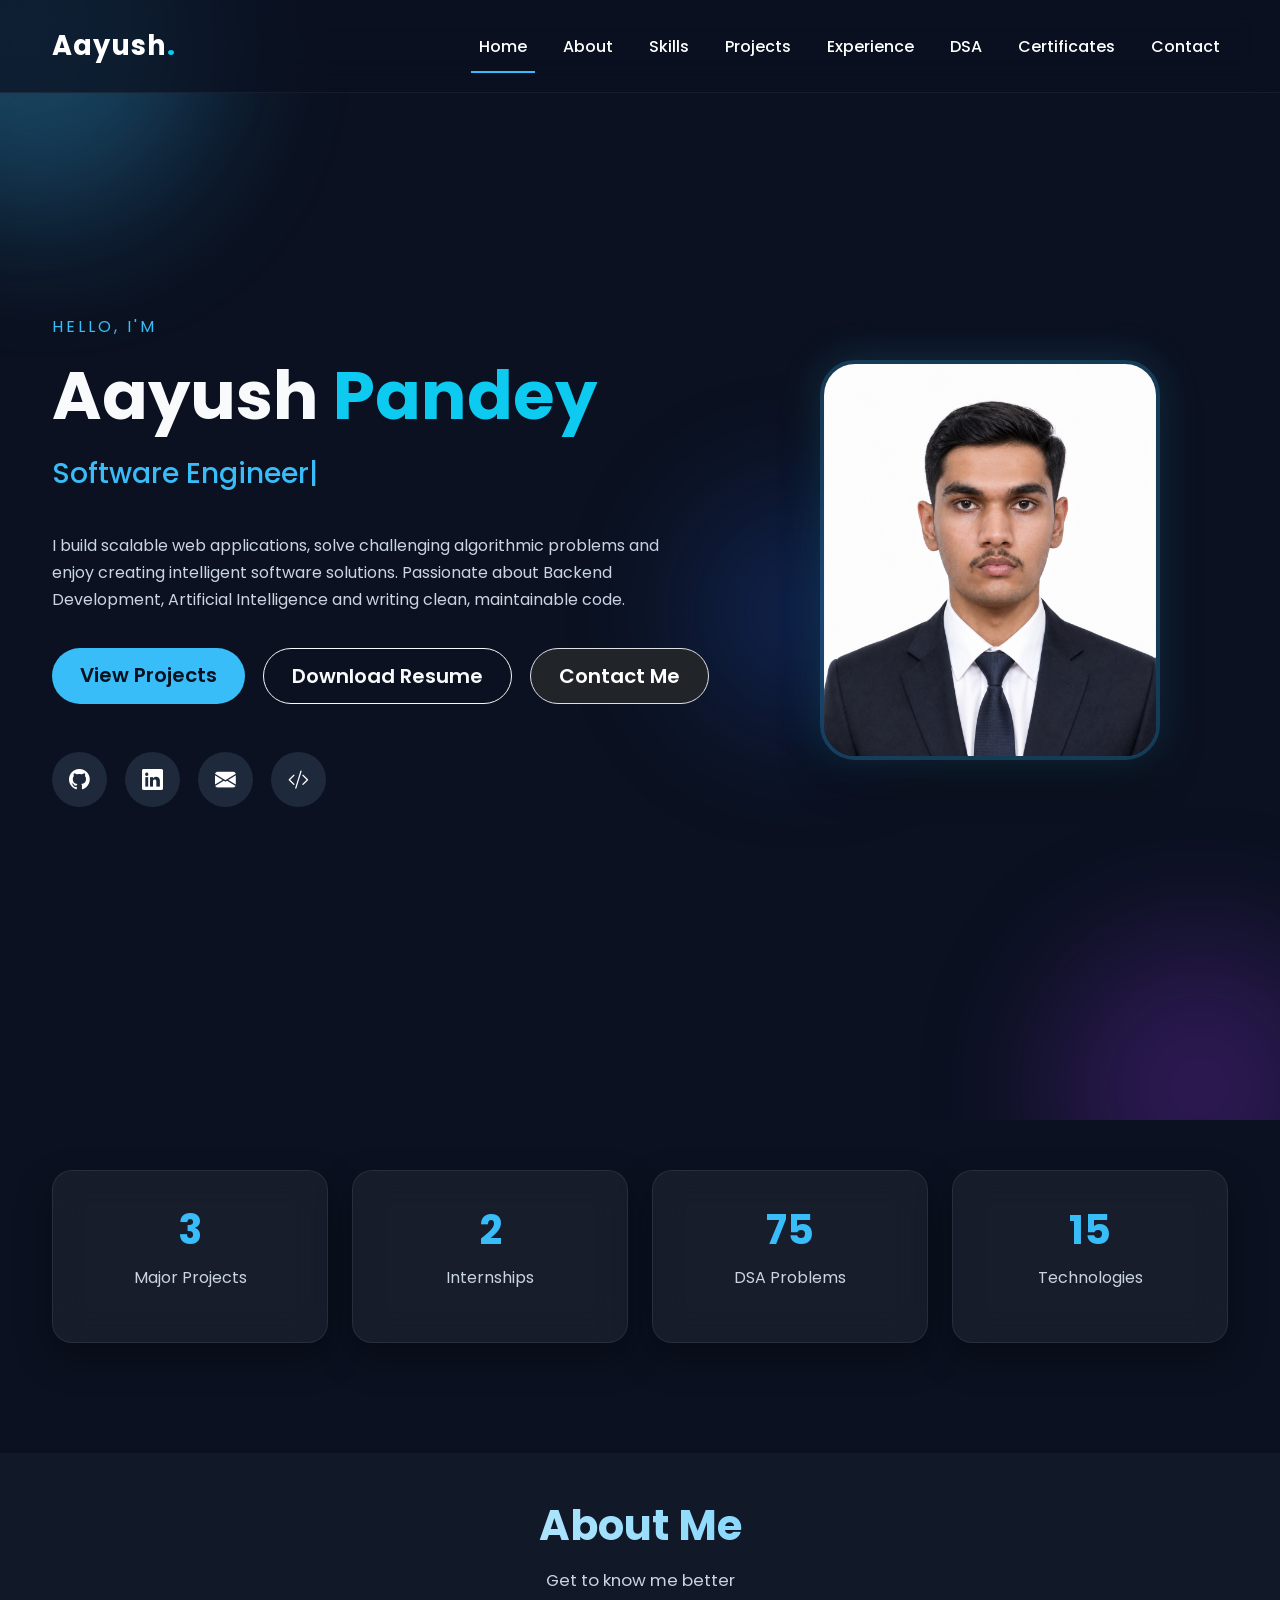
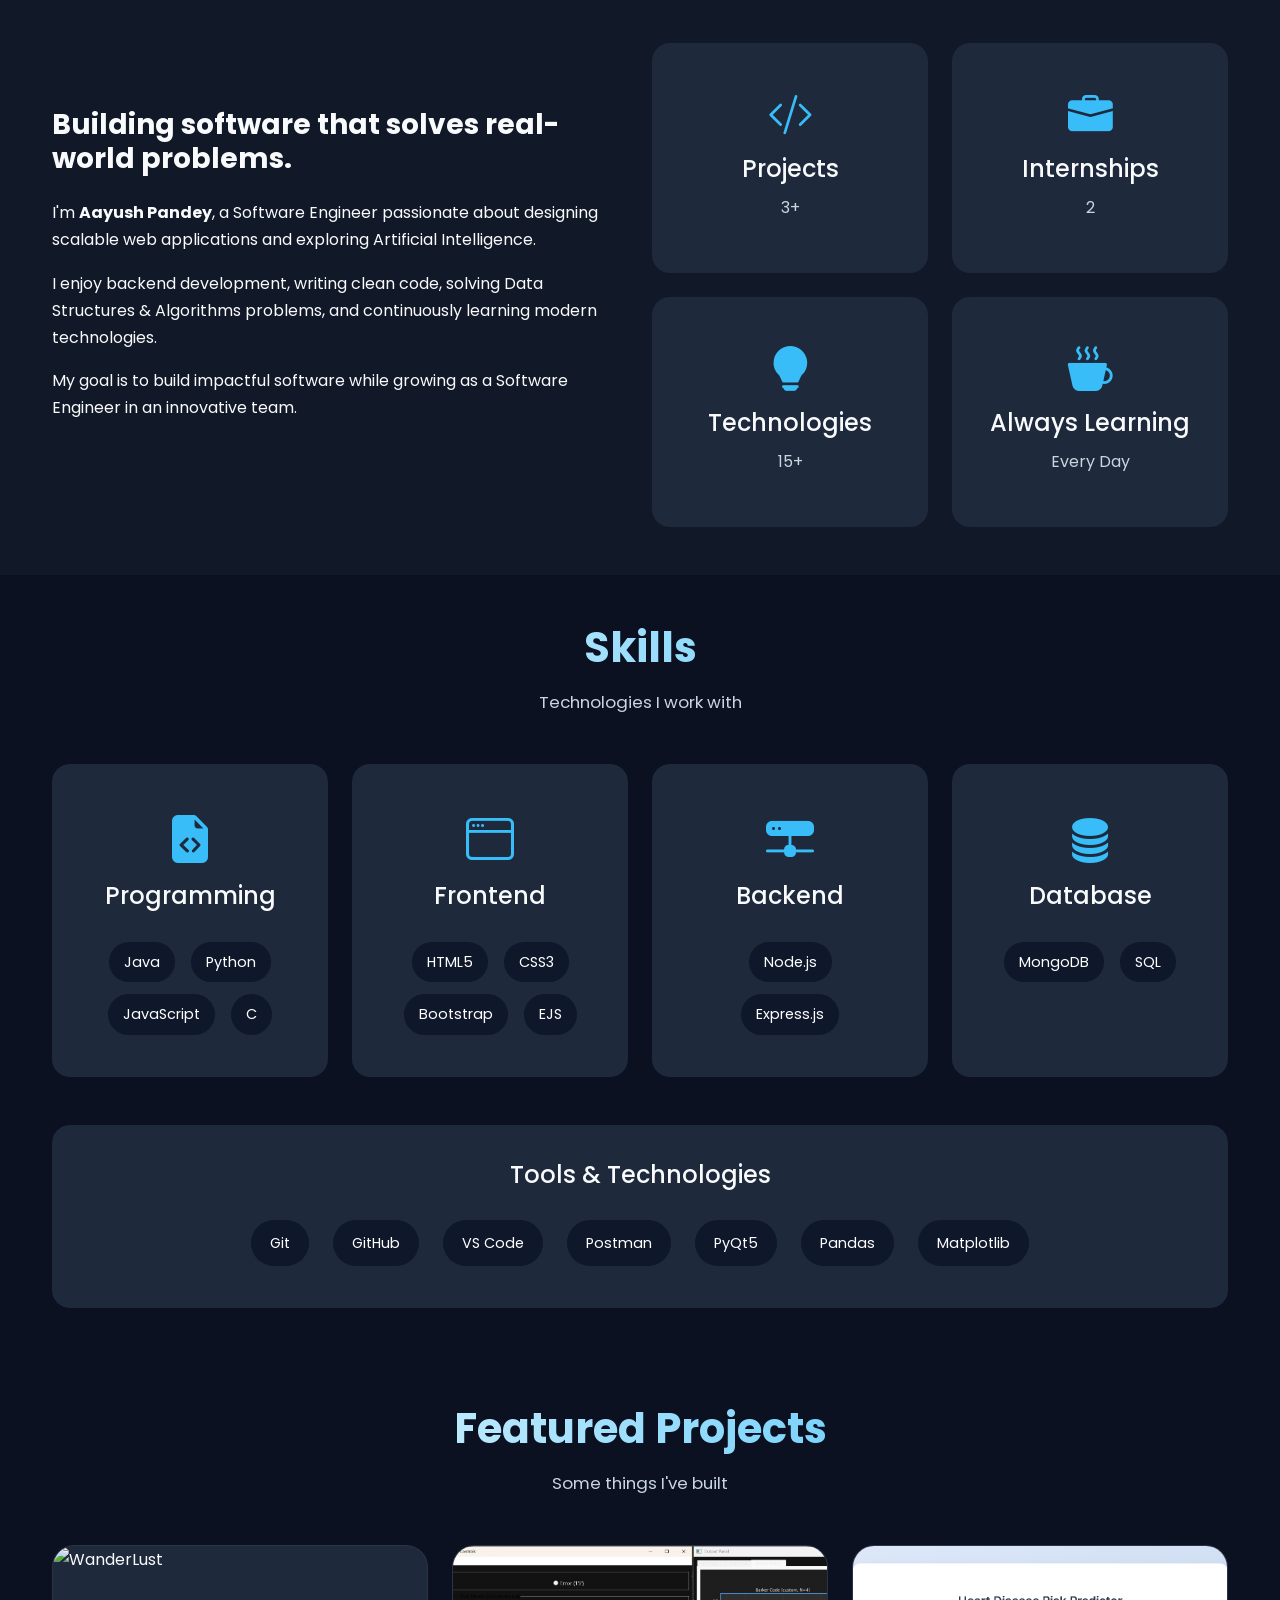
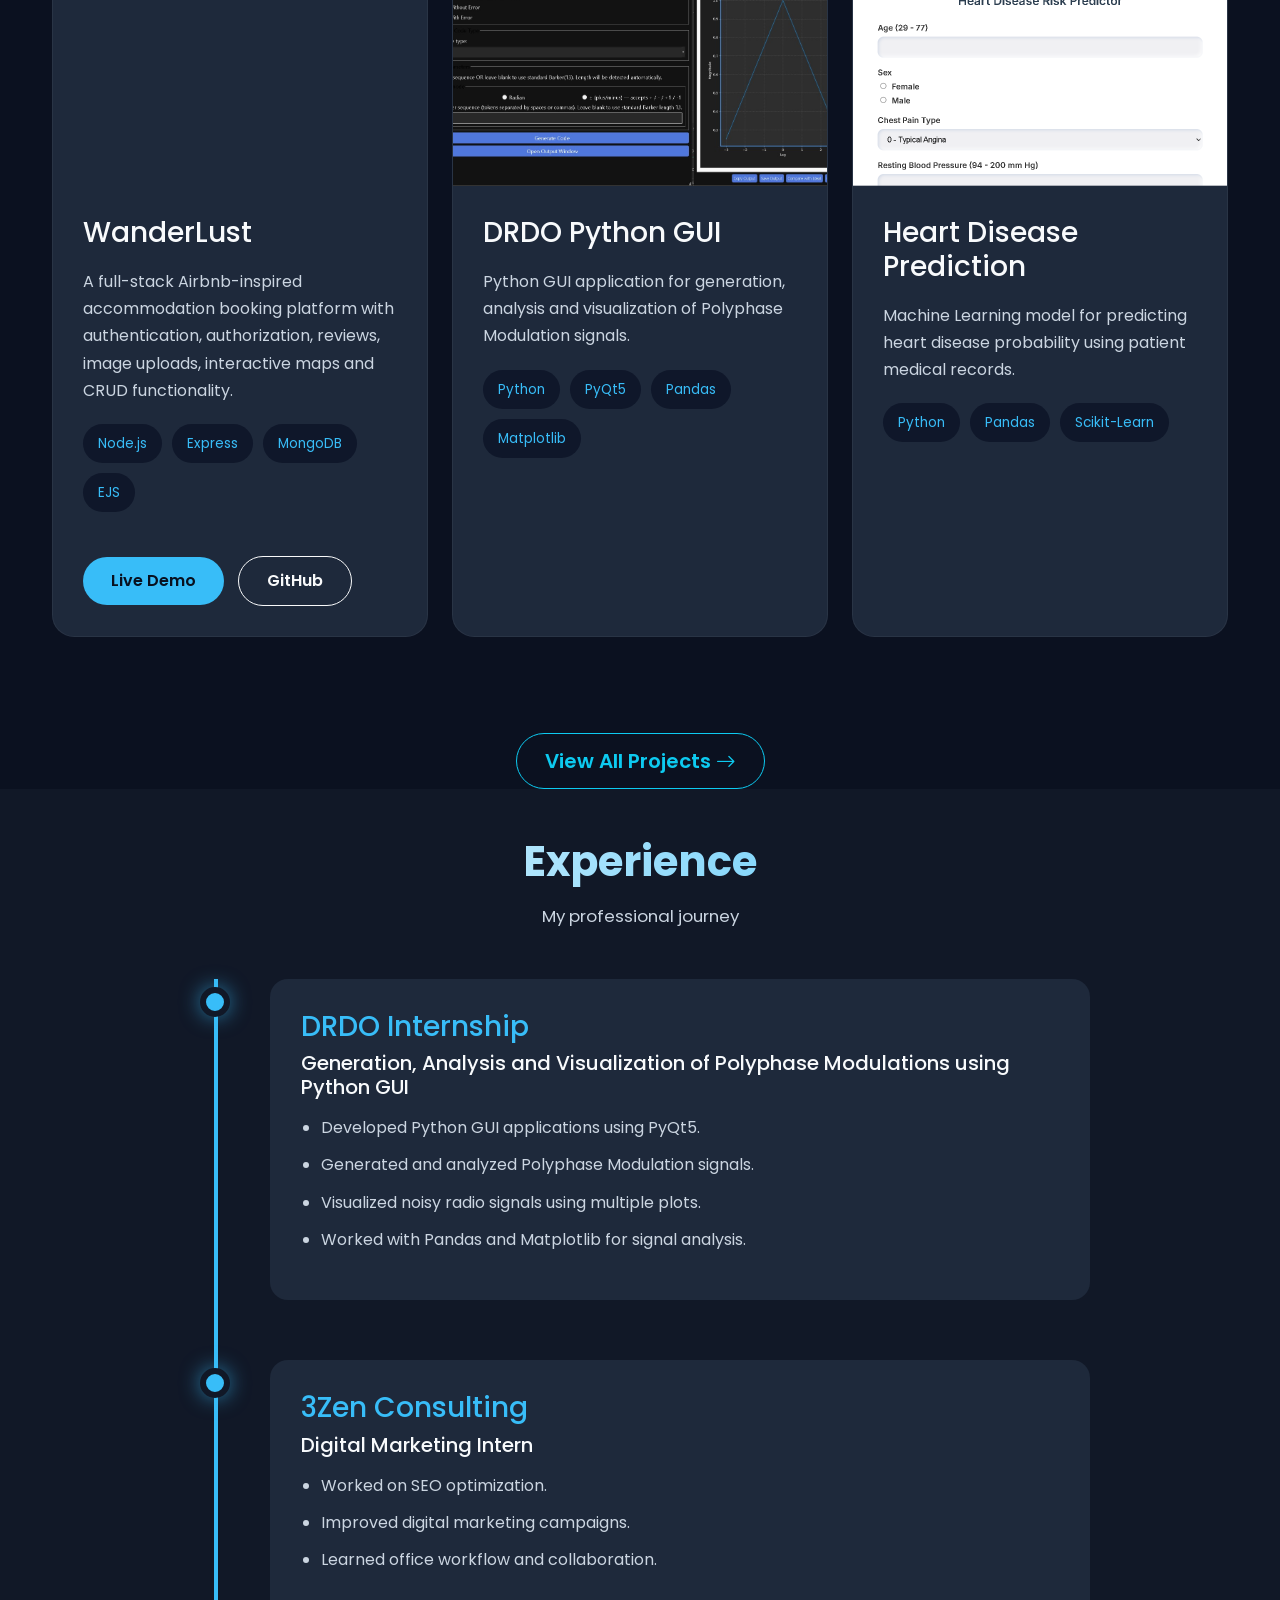
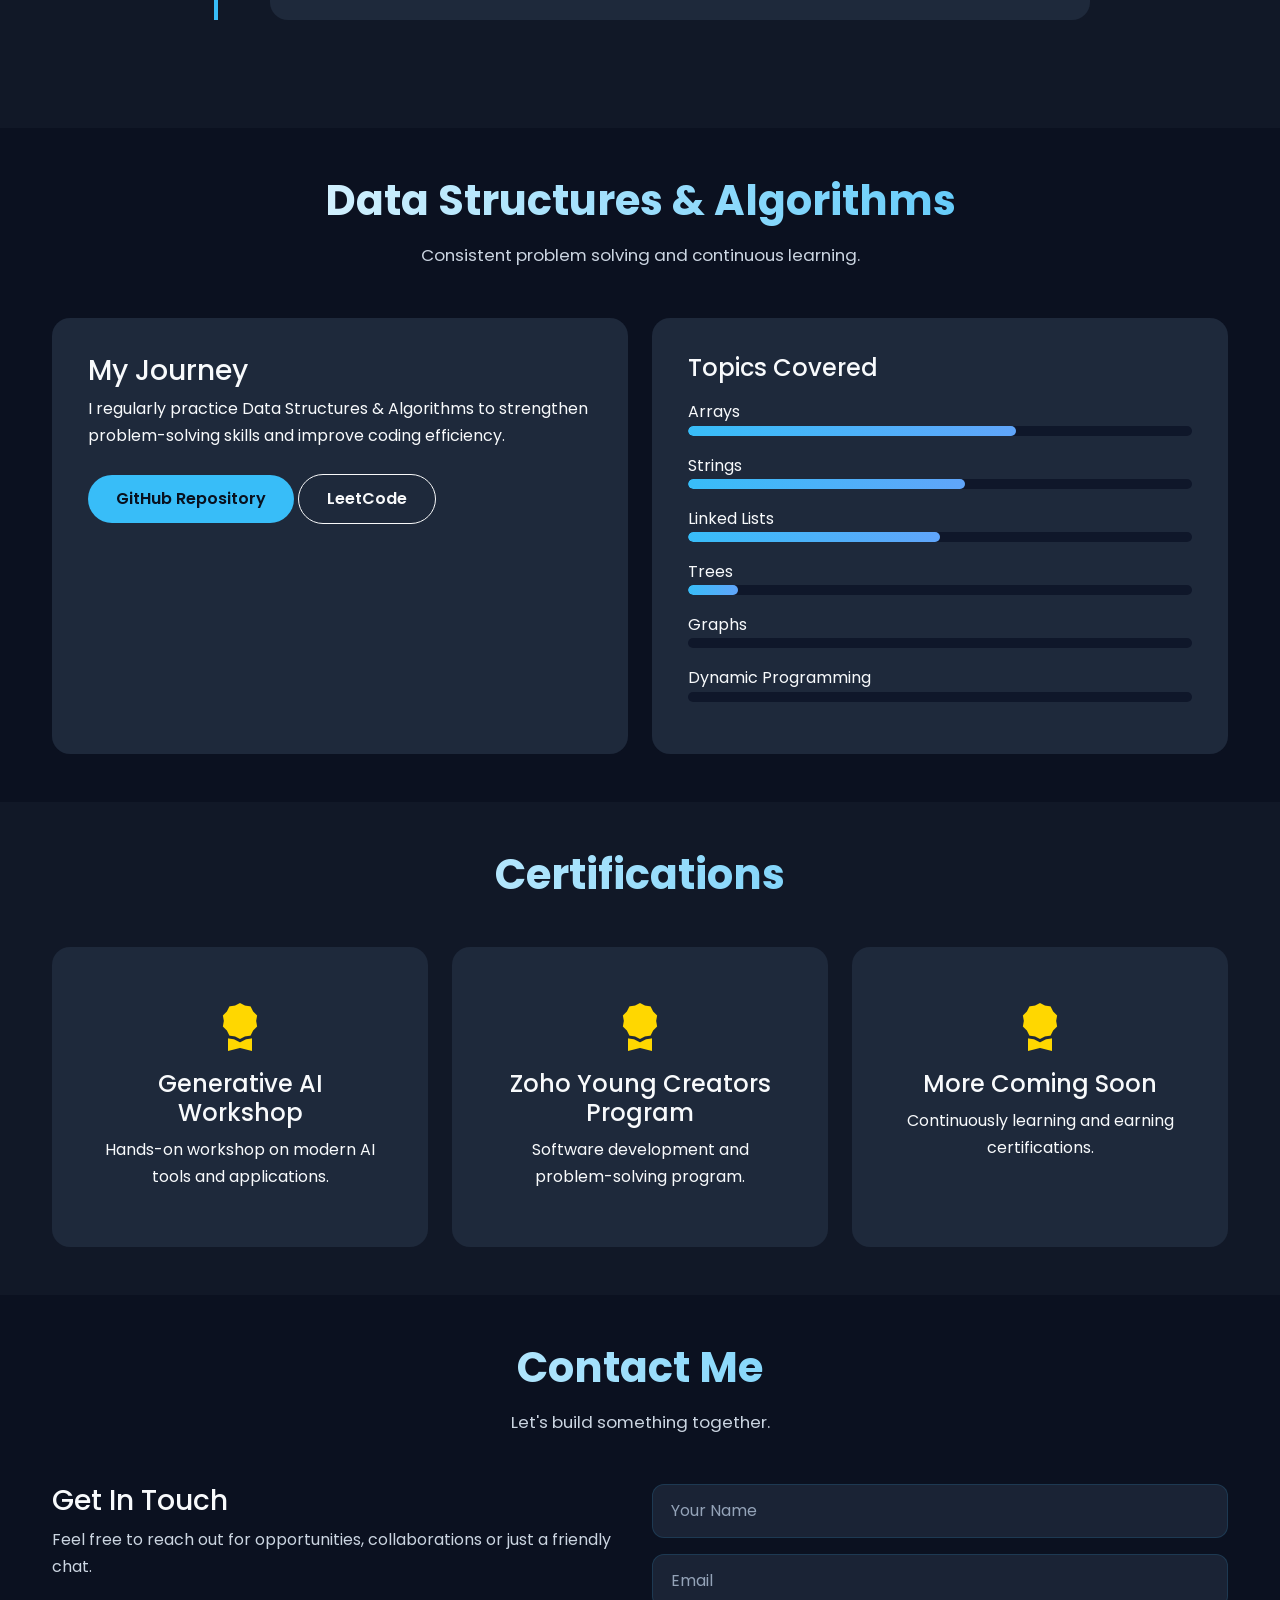
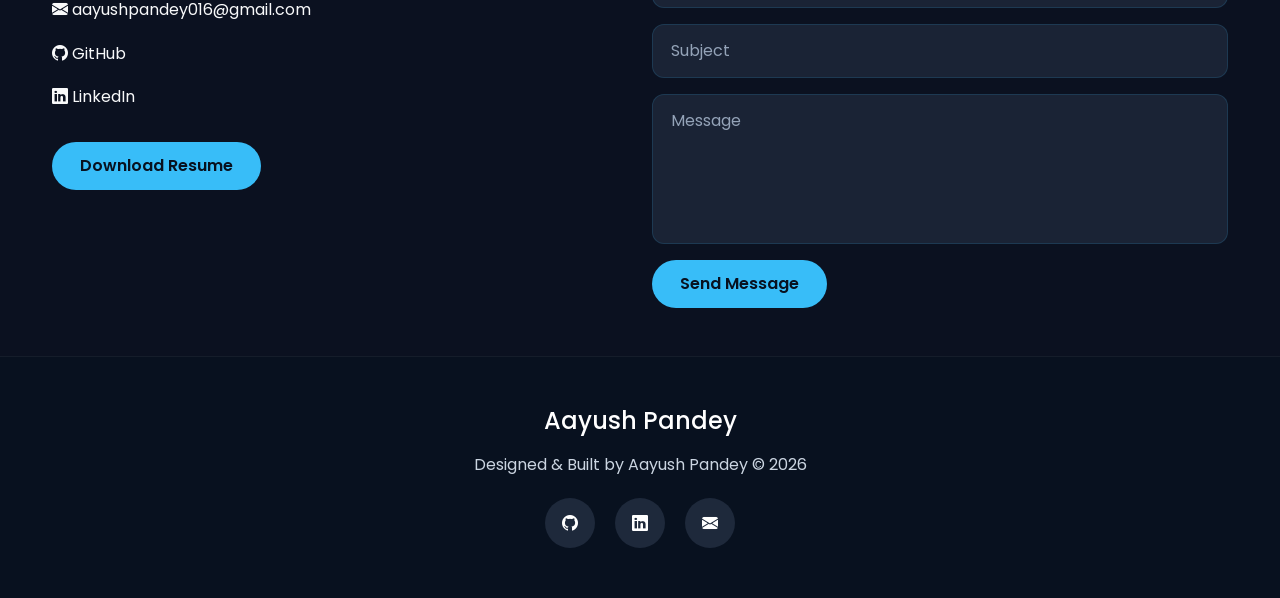
==== commit b2b408e6: "Initial Commit" ====
--- a/index.html
+++ b/index.html
@@ -1,874 +1,874 @@
-<!doctype html>
-<html lang="en">
-  <head>
-    <!-- ==========================================
-            META TAGS
-    =========================================== -->
-
-    <meta charset="UTF-8" />
-    <meta http-equiv="X-UA-Compatible" content="IE=edge" />
-    <meta name="viewport" content="width=device-width, initial-scale=1.0" />
-
-    <title>Aayush Pandey | Software Engineer</title>
-
-    <meta
-      name="description"
-      content="Portfolio of Aayush Pandey - Software Engineer, Full Stack Developer and AI Enthusiast."
-    />
-
-    <meta
-      name="keywords"
-      content="Aayush Pandey, Portfolio, Full Stack Developer, Java, Node.js, MongoDB, Software Engineer"
-    />
-
-    <meta name="author" content="Aayush Pandey" />
-
-    <!-- Google Fonts -->
-
-    <link rel="preconnect" href="https://fonts.googleapis.com" />
-
-    <link rel="preconnect" href="https://fonts.gstatic.com" crossorigin />
-
-    <link
-      href="https://fonts.googleapis.com/css2?family=Poppins:wght@300;400;500;600;700&display=swap"
-      rel="stylesheet"
-    />
-
-    <!-- Bootstrap -->
-
-    <link
-      href="https://cdn.jsdelivr.net/npm/bootstrap@5.3.8/dist/css/bootstrap.min.css"
-      rel="stylesheet"
-    />
-
-    <!-- Bootstrap Icons -->
-
-    <link
-      rel="stylesheet"
-      href="https://cdn.jsdelivr.net/npm/bootstrap-icons@1.13.1/font/bootstrap-icons.min.css"
-    />
-
-    <!-- Custom CSS -->
-
-    <link rel="stylesheet" href="css/style.css" />
-
-    <link rel="stylesheet" href="css/responsive.css" />
-  </head>
-
-  <body>
-    <div class="cursor-glow"></div>
-    <!-- ==========================================
-            SCROLL PROGRESS BAR
-    =========================================== -->
-
-    <div id="progress-bar"></div>
-
-    <!-- ==========================================
-            NAVIGATION BAR
-    =========================================== -->
-
-    <nav class="navbar navbar-expand-lg navbar-dark fixed-top">
-      <div class="container">
-        <a class="navbar-brand fw-bold" href="#">
-          Aayush<span class="text-info">.</span>
-        </a>
-
-        <button
-          class="navbar-toggler"
-          type="button"
-          data-bs-toggle="collapse"
-          data-bs-target="#navbarNav"
-        >
-          <span class="navbar-toggler-icon"></span>
-        </button>
-
-        <div class="collapse navbar-collapse" id="navbarNav">
-          <ul class="navbar-nav ms-auto">
-            <li class="nav-item">
-              <a href="#home" class="nav-link active">Home</a>
-            </li>
-
-            <li class="nav-item">
-              <a href="#about" class="nav-link">About</a>
-            </li>
-
-            <li class="nav-item">
-              <a href="#skills" class="nav-link">Skills</a>
-            </li>
-
-            <li class="nav-item">
-              <a href="#projects" class="nav-link">Projects</a>
-            </li>
-
-            <li class="nav-item">
-              <a href="#experience" class="nav-link">Experience</a>
-            </li>
-
-            <li class="nav-item">
-              <a href="#dsa" class="nav-link">DSA</a>
-            </li>
-
-            <li class="nav-item">
-              <a href="#certifications" class="nav-link">Certificates</a>
-            </li>
-
-            <li class="nav-item">
-              <a href="#contact" class="nav-link">Contact</a>
-            </li>
-          </ul>
-        </div>
-      </div>
-    </nav>
-    <!-- ==========================================
-        HERO SECTION
-=========================================== -->
-
-    <section id="home" class="hero">
-      <!-- Animated Background -->
-
-      <div class="blob blob1"></div>
-
-      <div class="blob blob2"></div>
-
-      <div class="blob blob3"></div>
-
-      <div id="particles"></div>
-
-      <div class="container">
-        <div class="row align-items-center min-vh-100">
-          <!-- LEFT SIDE -->
-
-          <div class="col-lg-7">
-            <p class="hero-subtitle">Hello, I'm</p>
-
-            <h1 class="display-3 fw-bold">
-              Aayush
-
-              <span class="text-info"> Pandey </span>
-            </h1>
-
-            <h3 class="typing-text">
-              <span id="typing"></span>
-            </h3>
-
-            <p class="hero-description">
-              I build scalable web applications, solve challenging algorithmic
-              problems and enjoy creating intelligent software solutions.
-              Passionate about Backend Development, Artificial Intelligence and
-              writing clean, maintainable code.
-            </p>
-
-            <div class="hero-buttons">
-              <a href="#projects" class="btn btn-info btn-lg">
-                View Projects
-              </a>
-
-              <a href="resume.pdf" class="btn btn-outline-light btn-lg">
-                Download Resume
-              </a>
-
-              <a href="#contact" class="btn btn-dark btn-lg border">
-                Contact Me
-              </a>
-            </div>
-
-            <div class="social-icons mt-5">
-              <a href="#">
-                <i class="bi bi-github"></i>
-              </a>
-
-              <a href="#">
-                <i class="bi bi-linkedin"></i>
-              </a>
-
-              <a href="#">
-                <i class="bi bi-envelope-fill"></i>
-              </a>
-
-              <a href="#">
-                <i class="bi bi-code-slash"></i>
-              </a>
-            </div>
-          </div>
-
-          <!-- RIGHT SIDE -->
-
-          <div class="col-lg-5 text-center">
-            <div class="hero-image">
-              <img
-                src="images/Profile (2).png"
-                alt="Aayush Pandey"
-                class="img-fluid"
-              />
-            </div>
-          </div>
-        </div>
-      </div>
-    </section>
-    <!-- ==========================================
-        STATS SECTION
-=========================================== -->
-
-    <section class="stats">
-      <div class="container">
-        <div class="row text-center">
-          <div class="col-md-3">
-            <div class="stat-box">
-              <h2 class="counter" data-target="3">0</h2>
-
-              <p>Major Projects</p>
-            </div>
-          </div>
-
-          <div class="col-md-3">
-            <div class="stat-box">
-              <h2 class="counter" data-target="2">0</h2>
-
-              <p>Internships</p>
-            </div>
-          </div>
-
-          <div class="col-md-3">
-            <div class="stat-box">
-              <h2 class="counter" data-target="75">0</h2>
-
-              <p>DSA Problems</p>
-            </div>
-          </div>
-
-          <div class="col-md-3">
-            <div class="stat-box">
-              <h2 class="counter" data-target="15">0</h2>
-
-              <p>Technologies</p>
-            </div>
-          </div>
-        </div>
-      </div>
-    </section>
-
-    <!-- ==========================================
-        ABOUT SECTION
-=========================================== -->
-
-    <section id="about" class="py-5">
-      <div class="container">
-        <!-- Section Heading -->
-
-        <div class="text-center mb-5">
-          <h2 class="section-title">About Me</h2>
-
-          <p class="section-subtitle">Get to know me better</p>
-        </div>
-
-        <div class="row align-items-center">
-          <!-- Left Side -->
-
-          <div class="col-lg-6 mb-4">
-            <h3 class="fw-bold mb-4">
-              Building software that solves real-world problems.
-            </h3>
-
-            <p>
-              I'm <strong>Aayush Pandey</strong>, a Software Engineer passionate
-              about designing scalable web applications and exploring Artificial
-              Intelligence.
-            </p>
-
-            <p>
-              I enjoy backend development, writing clean code, solving Data
-              Structures & Algorithms problems, and continuously learning modern
-              technologies.
-            </p>
-
-            <p>
-              My goal is to build impactful software while growing as a Software
-              Engineer in an innovative team.
-            </p>
-          </div>
-
-          <!-- Right Side -->
-
-          <div class="col-lg-6">
-            <div class="row g-4">
-              <div class="col-6">
-                <div class="about-card">
-                  <i class="bi bi-code-slash"></i>
-
-                  <h4>Projects</h4>
-
-                  <p>3+</p>
-                </div>
-              </div>
-
-              <div class="col-6">
-                <div class="about-card">
-                  <i class="bi bi-briefcase-fill"></i>
-
-                  <h4>Internships</h4>
-
-                  <p>2</p>
-                </div>
-              </div>
-
-              <div class="col-6">
-                <div class="about-card">
-                  <i class="bi bi-lightbulb-fill"></i>
-
-                  <h4>Technologies</h4>
-
-                  <p>15+</p>
-                </div>
-              </div>
-
-              <div class="col-6">
-                <div class="about-card">
-                  <i class="bi bi-cup-hot-fill"></i>
-
-                  <h4>Always Learning</h4>
-
-                  <p>Every Day</p>
-                </div>
-              </div>
-            </div>
-          </div>
-        </div>
-      </div>
-    </section>
-    <!-- ==========================================
-        SKILLS SECTION
-=========================================== -->
-
-    <section id="skills" class="py-5 hidden">
-      <div class="container">
-        <div class="text-center mb-5">
-          <h2 class="section-title">Skills</h2>
-
-          <p class="section-subtitle">Technologies I work with</p>
-        </div>
-
-        <div class="row g-4">
-          <!-- Programming -->
-
-          <div class="col-lg-3 col-md-6">
-            <div class="skill-card">
-              <i class="bi bi-file-earmark-code-fill"></i>
-
-              <h4>Programming</h4>
-
-              <span>Java</span>
-              <span>Python</span>
-              <span>JavaScript</span>
-              <span>C</span>
-            </div>
-          </div>
-
-          <!-- Frontend -->
-
-          <div class="col-lg-3 col-md-6">
-            <div class="skill-card">
-              <i class="bi bi-window"></i>
-
-              <h4>Frontend</h4>
-
-              <span>HTML5</span>
-              <span>CSS3</span>
-              <span>Bootstrap</span>
-              <span>EJS</span>
-            </div>
-          </div>
-
-          <!-- Backend -->
-
-          <div class="col-lg-3 col-md-6">
-            <div class="skill-card">
-              <i class="bi bi-hdd-network-fill"></i>
-
-              <h4>Backend</h4>
-
-              <span>Node.js</span>
-              <span>Express.js</span>
-            </div>
-          </div>
-
-          <!-- Database -->
-
-          <div class="col-lg-3 col-md-6">
-            <div class="skill-card">
-              <i class="bi bi-database-fill"></i>
-
-              <h4>Database</h4>
-
-              <span>MongoDB</span>
-              <span>SQL</span>
-            </div>
-          </div>
-        </div>
-
-        <div class="row mt-4 g-4">
-          <!-- Tools -->
-
-          <div class="col-12">
-            <div class="skill-card">
-              <h4 class="mb-4">Tools & Technologies</h4>
-
-              <div class="tool-badges">
-                <span>Git</span>
-                <span>GitHub</span>
-                <span>VS Code</span>
-                <span>Postman</span>
-                <span>PyQt5</span>
-                <span>Pandas</span>
-                <span>Matplotlib</span>
-              </div>
-            </div>
-          </div>
-        </div>
-      </div>
-    </section>
-    <!-- ==========================================
-        PROJECTS SECTION
-=========================================== -->
-
-    <section id="projects" class="py-5 hidden">
-      <div class="container">
-        <div class="text-center mb-5">
-          <h2 class="section-title">Featured Projects</h2>
-
-          <p class="section-subtitle">Some things I've built</p>
-        </div>
-
-        <div class="row g-4">
-          <!-- WanderLust -->
-
-          <div class="col-lg-4">
-            <div class="project-card">
-              <img
-                src="images/projects/wanderlust.png"
-                class="img-fluid"
-                alt="WanderLust"
-              />
-
-              <div class="project-content">
-                <h3>WanderLust</h3>
-
-                <p>
-                  A full-stack Airbnb-inspired accommodation booking platform
-                  with authentication, authorization, reviews, image uploads,
-                  interactive maps and CRUD functionality.
-                </p>
-
-                <div class="project-tags">
-                  <span>Node.js</span>
-                  <span>Express</span>
-                  <span>MongoDB</span>
-                  <span>EJS</span>
-                </div>
-
-                <div class="mt-4">
-                  <a href="#" class="btn btn-info"> Live Demo </a>
-
-                  <a href="#" class="btn btn-outline-light"> GitHub </a>
-                </div>
-              </div>
-            </div>
-          </div>
-
-          <!-- DRDO -->
-
-          <div class="col-lg-4">
-            <div class="project-card">
-              <img
-                src="images/projects/drdo.png"
-                class="img-fluid"
-                alt="DRDO Project"
-              />
-
-              <div class="project-content">
-                <h3>DRDO Python GUI</h3>
-
-                <p>
-                  Python GUI application for generation, analysis and
-                  visualization of Polyphase Modulation signals.
-                </p>
-
-                <div class="project-tags">
-                  <span>Python</span>
-                  <span>PyQt5</span>
-                  <span>Pandas</span>
-                  <span>Matplotlib</span>
-                </div>
-              </div>
-            </div>
-          </div>
-
-          <!-- Heart Disease -->
-
-          <div class="col-lg-4">
-            <div class="project-card">
-              <img
-                src="images/projects/heart_disease.png"
-                class="img-fluid"
-                alt="Heart Disease"
-              />
-
-              <div class="project-content">
-                <h3>Heart Disease Prediction</h3>
-
-                <p>
-                  Machine Learning model for predicting heart disease
-                  probability using patient medical records.
-                </p>
-
-                <div class="project-tags">
-                  <span>Python</span>
-                  <span>Pandas</span>
-                  <span>Scikit-Learn</span>
-                </div>
-              </div>
-            </div>
-          </div>
-        </div>
-      </div>
-    </section>
-    <div class="text-center mt-5">
-      <a href="#" class="btn btn-outline-info btn-lg">
-        View All Projects
-
-        <i class="bi bi-arrow-right"></i>
-      </a>
-    </div>
-
-    <!-- ==========================================
-        EXPERIENCE SECTION
-=========================================== -->
-
-    <section id="experience" class="py-5 hidden">
-      <div class="container">
-        <div class="text-center mb-5">
-          <h2 class="section-title">Experience</h2>
-
-          <p class="section-subtitle">My professional journey</p>
-        </div>
-
-        <div class="timeline">
-          <!-- DRDO -->
-
-          <div class="timeline-item">
-            <div class="timeline-dot"></div>
-
-            <div class="timeline-content">
-              <h3>DRDO Internship</h3>
-
-              <h5>
-                Generation, Analysis and Visualization of Polyphase Modulations
-                using Python GUI
-              </h5>
-
-              <ul>
-                <li>Developed Python GUI applications using PyQt5.</li>
-
-                <li>Generated and analyzed Polyphase Modulation signals.</li>
-
-                <li>Visualized noisy radio signals using multiple plots.</li>
-
-                <li>Worked with Pandas and Matplotlib for signal analysis.</li>
-              </ul>
-            </div>
-          </div>
-
-          <!-- 3Zen -->
-
-          <div class="timeline-item">
-            <div class="timeline-dot"></div>
-
-            <div class="timeline-content">
-              <h3>3Zen Consulting</h3>
-
-              <h5>Digital Marketing Intern</h5>
-
-              <ul>
-                <li>Worked on SEO optimization.</li>
-
-                <li>Improved digital marketing campaigns.</li>
-
-                <li>Learned office workflow and collaboration.</li>
-              </ul>
-            </div>
-          </div>
-        </div>
-      </div>
-    </section>
-    <!-- ==========================================
-        DSA SECTION
-=========================================== -->
-
-    <section id="dsa" class="py-5 hidden">
-      <div class="container">
-        <div class="text-center mb-5">
-          <h2 class="section-title">Data Structures & Algorithms</h2>
-
-          <p class="section-subtitle">
-            Consistent problem solving and continuous learning.
-          </p>
-        </div>
-
-        <div class="row">
-          <div class="col-lg-6">
-            <div class="dsa-card">
-              <h3>My Journey</h3>
-
-              <p>
-                I regularly practice Data Structures & Algorithms to strengthen
-                problem-solving skills and improve coding efficiency.
-              </p>
-
-              <div class="mt-4">
-                <a href="#" class="btn btn-info"> GitHub Repository </a>
-
-                <a
-                  href="https://leetcode.com/u/_aayush_562/"
-                  class="btn btn-outline-light"
-                >
-                  LeetCode
-                </a>
-              </div>
-            </div>
-          </div>
-
-          <div class="col-lg-6">
-            <div class="dsa-card">
-              <h4 class="mb-3">Topics Covered</h4>
-
-              <div class="mb-3">
-                <label>Arrays</label>
-
-                <div class="progress">
-                  <div class="progress-bar" style="width: 65%"></div>
-                </div>
-              </div>
-
-              <div class="mb-3">
-                <label>Strings</label>
-
-                <div class="progress">
-                  <div class="progress-bar" style="width: 55%"></div>
-                </div>
-              </div>
-
-              <div class="mb-3">
-                <label>Linked Lists</label>
-
-                <div class="progress">
-                  <div class="progress-bar" style="width: 50%"></div>
-                </div>
-              </div>
-
-              <div class="mb-3">
-                <label>Trees</label>
-
-                <div class="progress">
-                  <div class="progress-bar" style="width: 10%"></div>
-                </div>
-              </div>
-
-              <div class="mb-3">
-                <label>Graphs</label>
-
-                <div class="progress">
-                  <div class="progress-bar" style="width: 0%"></div>
-                </div>
-              </div>
-
-              <div class="mb-3">
-                <label>Dynamic Programming</label>
-
-                <div class="progress">
-                  <div class="progress-bar" style="width: 0%"></div>
-                </div>
-              </div>
-            </div>
-          </div>
-        </div>
-      </div>
-    </section>
-    <!-- ==========================================
-        CERTIFICATIONS
-=========================================== -->
-
-    <section id="certifications" class="py-5 hidden">
-      <div class="container">
-        <div class="text-center mb-5">
-          <h2 class="section-title">Certifications</h2>
-        </div>
-
-        <div class="row g-4">
-          <div class="col-md-4">
-            <div class="certificate-card">
-              <i class="bi bi-award-fill"></i>
-
-              <h4>Generative AI Workshop</h4>
-
-              <p>Hands-on workshop on modern AI tools and applications.</p>
-            </div>
-          </div>
-
-          <div class="col-md-4">
-            <div class="certificate-card">
-              <i class="bi bi-award-fill"></i>
-
-              <h4>Zoho Young Creators Program</h4>
-
-              <p>Software development and problem-solving program.</p>
-            </div>
-          </div>
-
-          <div class="col-md-4">
-            <div class="certificate-card">
-              <i class="bi bi-award-fill"></i>
-
-              <h4>More Coming Soon</h4>
-
-              <p>Continuously learning and earning certifications.</p>
-            </div>
-          </div>
-        </div>
-      </div>
-    </section>
-    <!-- ==========================================
-        CONTACT
-=========================================== -->
-
-    <section id="contact" class="py-5 hidden">
-      <div class="container">
-        <div class="text-center mb-5">
-          <h2 class="section-title">Contact Me</h2>
-
-          <p class="section-subtitle">Let's build something together.</p>
-        </div>
-
-        <div class="row">
-          <div class="col-lg-6">
-            <h3>Get In Touch</h3>
-
-            <p>
-              Feel free to reach out for opportunities, collaborations or just a
-              friendly chat.
-            </p>
-
-            <!-- Email -->
-            <p>
-              <a
-                href="mailto:aayushpandey016@gmail.com"
-                class="text-decoration-none text-light"
-              >
-                <i class="bi bi-envelope-fill"></i> aayushpandey016@gmail.com
-              </a>
-            </p>
-
-            <!-- GitHub -->
-            <p>
-              <a
-                href="https://github.com/Aayush016"
-                target="_blank"
-                class="text-light text-decoration-none"
-              >
-                <i class="bi bi-github"></i> GitHub
-              </a>
-            </p>
-
-            <!-- LinkedIn -->
-            <p>
-              <a
-                href="https://www.linkedin.com/in/aayu28/"
-                target="_blank"
-                class="text-decoration-none text-light"
-              >
-                <i class="bi bi-linkedin"></i> LinkedIn
-              </a>
-            </p>
-
-            <a href="resume.pdf" class="btn btn-info mt-3"> Download Resume </a>
-          </div>
-
-          <div class="col-lg-6">
-            <form id="contact-form">
-              <input
-                id="name"
-                name="name"
-                type="text"
-                class="form-control mb-3"
-                placeholder="Your Name"
-                required
-              />
-
-              <input
-                id="email"
-                name="email"
-                type="email"
-                class="form-control mb-3"
-                placeholder="Email"
-                required
-              />
-
-              <input
-                id="subject"
-                name="subject"
-                type="text"
-                class="form-control mb-3"
-                placeholder="Subject"
-                required
-              />
-
-              <textarea
-                id="message"
-                name="message"
-                rows="5"
-                class="form-control mb-3"
-                placeholder="Message"
-                required
-              ></textarea>
-
-              <button type="submit" class="btn btn-info">Send Message</button>
-            </form>
-          </div>
-        </div>
-      </div>
-    </section>
-    <!-- ==========================================
-        FOOTER
-=========================================== -->
-
-    <footer>
-      <div class="container">
-        <div class="text-center">
-          <h4>Aayush Pandey</h4>
-
-          <p>Designed & Built by Aayush Pandey © 2026</p>
-
-          <div class="footer-icons">
-            <a href="https://github.com/Aayush016"
-              ><i class="bi bi-github"></i
-            ></a>
-
-            <a href="https://www.linkedin.com/in/aayu28/"
-              ><i class="bi bi-linkedin"></i
-            ></a>
-
-            <a href="mailto:aayushpandey016@gmail.com"
-              ><i class="bi bi-envelope-fill"></i
-            ></a>
-          </div>
-        </div>
-      </div>
-    </footer>
-    <button id="backToTop">
-      <i class="bi bi-arrow-up"></i>
-    </button>
-
-    <script src="https://cdn.jsdelivr.net/npm/bootstrap@5.3.8/dist/js/bootstrap.bundle.min.js"></script>
-
-    <script src="js/script.js"></script>
-    <script src="js/animations.js"></script>
-  </body>
-</html>
+<!doctype html>
+<html lang="en">
+  <head>
+    <!-- ==========================================
+            META TAGS
+    =========================================== -->
+
+    <meta charset="UTF-8" />
+    <meta http-equiv="X-UA-Compatible" content="IE=edge" />
+    <meta name="viewport" content="width=device-width, initial-scale=1.0" />
+
+    <title>Aayush Pandey | Software Engineer</title>
+
+    <meta
+      name="description"
+      content="Portfolio of Aayush Pandey - Software Engineer, Full Stack Developer and AI Enthusiast."
+    />
+
+    <meta
+      name="keywords"
+      content="Aayush Pandey, Portfolio, Full Stack Developer, Java, Node.js, MongoDB, Software Engineer"
+    />
+
+    <meta name="author" content="Aayush Pandey" />
+
+    <!-- Google Fonts -->
+
+    <link rel="preconnect" href="https://fonts.googleapis.com" />
+
+    <link rel="preconnect" href="https://fonts.gstatic.com" crossorigin />
+
+    <link
+      href="https://fonts.googleapis.com/css2?family=Poppins:wght@300;400;500;600;700&display=swap"
+      rel="stylesheet"
+    />
+
+    <!-- Bootstrap -->
+
+    <link
+      href="https://cdn.jsdelivr.net/npm/bootstrap@5.3.8/dist/css/bootstrap.min.css"
+      rel="stylesheet"
+    />
+
+    <!-- Bootstrap Icons -->
+
+    <link
+      rel="stylesheet"
+      href="https://cdn.jsdelivr.net/npm/bootstrap-icons@1.13.1/font/bootstrap-icons.min.css"
+    />
+
+    <!-- Custom CSS -->
+
+    <link rel="stylesheet" href="css/style.css" />
+
+    <link rel="stylesheet" href="css/responsive.css" />
+  </head>
+
+  <body>
+    <div class="cursor-glow"></div>
+    <!-- ==========================================
+            SCROLL PROGRESS BAR
+    =========================================== -->
+
+    <div id="progress-bar"></div>
+
+    <!-- ==========================================
+            NAVIGATION BAR
+    =========================================== -->
+
+    <nav class="navbar navbar-expand-lg navbar-dark fixed-top">
+      <div class="container">
+        <a class="navbar-brand fw-bold" href="#">
+          Aayush<span class="text-info">.</span>
+        </a>
+
+        <button
+          class="navbar-toggler"
+          type="button"
+          data-bs-toggle="collapse"
+          data-bs-target="#navbarNav"
+        >
+          <span class="navbar-toggler-icon"></span>
+        </button>
+
+        <div class="collapse navbar-collapse" id="navbarNav">
+          <ul class="navbar-nav ms-auto">
+            <li class="nav-item">
+              <a href="#home" class="nav-link active">Home</a>
+            </li>
+
+            <li class="nav-item">
+              <a href="#about" class="nav-link">About</a>
+            </li>
+
+            <li class="nav-item">
+              <a href="#skills" class="nav-link">Skills</a>
+            </li>
+
+            <li class="nav-item">
+              <a href="#projects" class="nav-link">Projects</a>
+            </li>
+
+            <li class="nav-item">
+              <a href="#experience" class="nav-link">Experience</a>
+            </li>
+
+            <li class="nav-item">
+              <a href="#dsa" class="nav-link">DSA</a>
+            </li>
+
+            <li class="nav-item">
+              <a href="#certifications" class="nav-link">Certificates</a>
+            </li>
+
+            <li class="nav-item">
+              <a href="#contact" class="nav-link">Contact</a>
+            </li>
+          </ul>
+        </div>
+      </div>
+    </nav>
+    <!-- ==========================================
+        HERO SECTION
+=========================================== -->
+
+    <section id="home" class="hero">
+      <!-- Animated Background -->
+
+      <div class="blob blob1"></div>
+
+      <div class="blob blob2"></div>
+
+      <div class="blob blob3"></div>
+
+      <div id="particles"></div>
+
+      <div class="container">
+        <div class="row align-items-center min-vh-100">
+          <!-- LEFT SIDE -->
+
+          <div class="col-lg-7">
+            <p class="hero-subtitle">Hello, I'm</p>
+
+            <h1 class="display-3 fw-bold">
+              Aayush
+
+              <span class="text-info"> Pandey </span>
+            </h1>
+
+            <h3 class="typing-text">
+              <span id="typing"></span>
+            </h3>
+
+            <p class="hero-description">
+              I build scalable web applications, solve challenging algorithmic
+              problems and enjoy creating intelligent software solutions.
+              Passionate about Backend Development, Artificial Intelligence and
+              writing clean, maintainable code.
+            </p>
+
+            <div class="hero-buttons">
+              <a href="#projects" class="btn btn-info btn-lg">
+                View Projects
+              </a>
+
+              <a href="resume.pdf" class="btn btn-outline-light btn-lg">
+                Download Resume
+              </a>
+
+              <a href="#contact" class="btn btn-dark btn-lg border">
+                Contact Me
+              </a>
+            </div>
+
+            <div class="social-icons mt-5">
+              <a href="#">
+                <i class="bi bi-github"></i>
+              </a>
+
+              <a href="#">
+                <i class="bi bi-linkedin"></i>
+              </a>
+
+              <a href="#">
+                <i class="bi bi-envelope-fill"></i>
+              </a>
+
+              <a href="#">
+                <i class="bi bi-code-slash"></i>
+              </a>
+            </div>
+          </div>
+
+          <!-- RIGHT SIDE -->
+
+          <div class="col-lg-5 text-center">
+            <div class="hero-image">
+              <img
+                src="images/Profile (2).png"
+                alt="Aayush Pandey"
+                class="img-fluid"
+              />
+            </div>
+          </div>
+        </div>
+      </div>
+    </section>
+    <!-- ==========================================
+        STATS SECTION
+=========================================== -->
+
+    <section class="stats">
+      <div class="container">
+        <div class="row text-center">
+          <div class="col-md-3">
+            <div class="stat-box">
+              <h2 class="counter" data-target="3">0</h2>
+
+              <p>Major Projects</p>
+            </div>
+          </div>
+
+          <div class="col-md-3">
+            <div class="stat-box">
+              <h2 class="counter" data-target="2">0</h2>
+
+              <p>Internships</p>
+            </div>
+          </div>
+
+          <div class="col-md-3">
+            <div class="stat-box">
+              <h2 class="counter" data-target="75">0</h2>
+
+              <p>DSA Problems</p>
+            </div>
+          </div>
+
+          <div class="col-md-3">
+            <div class="stat-box">
+              <h2 class="counter" data-target="15">0</h2>
+
+              <p>Technologies</p>
+            </div>
+          </div>
+        </div>
+      </div>
+    </section>
+
+    <!-- ==========================================
+        ABOUT SECTION
+=========================================== -->
+
+    <section id="about" class="py-5">
+      <div class="container">
+        <!-- Section Heading -->
+
+        <div class="text-center mb-5">
+          <h2 class="section-title">About Me</h2>
+
+          <p class="section-subtitle">Get to know me better</p>
+        </div>
+
+        <div class="row align-items-center">
+          <!-- Left Side -->
+
+          <div class="col-lg-6 mb-4">
+            <h3 class="fw-bold mb-4">
+              Building software that solves real-world problems.
+            </h3>
+
+            <p>
+              I'm <strong>Aayush Pandey</strong>, a Software Engineer passionate
+              about designing scalable web applications and exploring Artificial
+              Intelligence.
+            </p>
+
+            <p>
+              I enjoy backend development, writing clean code, solving Data
+              Structures & Algorithms problems, and continuously learning modern
+              technologies.
+            </p>
+
+            <p>
+              My goal is to build impactful software while growing as a Software
+              Engineer in an innovative team.
+            </p>
+          </div>
+
+          <!-- Right Side -->
+
+          <div class="col-lg-6">
+            <div class="row g-4">
+              <div class="col-6">
+                <div class="about-card">
+                  <i class="bi bi-code-slash"></i>
+
+                  <h4>Projects</h4>
+
+                  <p>3+</p>
+                </div>
+              </div>
+
+              <div class="col-6">
+                <div class="about-card">
+                  <i class="bi bi-briefcase-fill"></i>
+
+                  <h4>Internships</h4>
+
+                  <p>2</p>
+                </div>
+              </div>
+
+              <div class="col-6">
+                <div class="about-card">
+                  <i class="bi bi-lightbulb-fill"></i>
+
+                  <h4>Technologies</h4>
+
+                  <p>15+</p>
+                </div>
+              </div>
+
+              <div class="col-6">
+                <div class="about-card">
+                  <i class="bi bi-cup-hot-fill"></i>
+
+                  <h4>Always Learning</h4>
+
+                  <p>Every Day</p>
+                </div>
+              </div>
+            </div>
+          </div>
+        </div>
+      </div>
+    </section>
+    <!-- ==========================================
+        SKILLS SECTION
+=========================================== -->
+
+    <section id="skills" class="py-5 hidden">
+      <div class="container">
+        <div class="text-center mb-5">
+          <h2 class="section-title">Skills</h2>
+
+          <p class="section-subtitle">Technologies I work with</p>
+        </div>
+
+        <div class="row g-4">
+          <!-- Programming -->
+
+          <div class="col-lg-3 col-md-6">
+            <div class="skill-card">
+              <i class="bi bi-file-earmark-code-fill"></i>
+
+              <h4>Programming</h4>
+
+              <span>Java</span>
+              <span>Python</span>
+              <span>JavaScript</span>
+              <span>C</span>
+            </div>
+          </div>
+
+          <!-- Frontend -->
+
+          <div class="col-lg-3 col-md-6">
+            <div class="skill-card">
+              <i class="bi bi-window"></i>
+
+              <h4>Frontend</h4>
+
+              <span>HTML5</span>
+              <span>CSS3</span>
+              <span>Bootstrap</span>
+              <span>EJS</span>
+            </div>
+          </div>
+
+          <!-- Backend -->
+
+          <div class="col-lg-3 col-md-6">
+            <div class="skill-card">
+              <i class="bi bi-hdd-network-fill"></i>
+
+              <h4>Backend</h4>
+
+              <span>Node.js</span>
+              <span>Express.js</span>
+            </div>
+          </div>
+
+          <!-- Database -->
+
+          <div class="col-lg-3 col-md-6">
+            <div class="skill-card">
+              <i class="bi bi-database-fill"></i>
+
+              <h4>Database</h4>
+
+              <span>MongoDB</span>
+              <span>SQL</span>
+            </div>
+          </div>
+        </div>
+
+        <div class="row mt-4 g-4">
+          <!-- Tools -->
+
+          <div class="col-12">
+            <div class="skill-card">
+              <h4 class="mb-4">Tools & Technologies</h4>
+
+              <div class="tool-badges">
+                <span>Git</span>
+                <span>GitHub</span>
+                <span>VS Code</span>
+                <span>Postman</span>
+                <span>PyQt5</span>
+                <span>Pandas</span>
+                <span>Matplotlib</span>
+              </div>
+            </div>
+          </div>
+        </div>
+      </div>
+    </section>
+    <!-- ==========================================
+        PROJECTS SECTION
+=========================================== -->
+
+    <section id="projects" class="py-5 hidden">
+      <div class="container">
+        <div class="text-center mb-5">
+          <h2 class="section-title">Featured Projects</h2>
+
+          <p class="section-subtitle">Some things I've built</p>
+        </div>
+
+        <div class="row g-4">
+          <!-- WanderLust -->
+
+          <div class="col-lg-4">
+            <div class="project-card">
+              <img
+                src="images/projects/wanderlust.png"
+                class="img-fluid"
+                alt="WanderLust"
+              />
+
+              <div class="project-content">
+                <h3>WanderLust</h3>
+
+                <p>
+                  A full-stack Airbnb-inspired accommodation booking platform
+                  with authentication, authorization, reviews, image uploads,
+                  interactive maps and CRUD functionality.
+                </p>
+
+                <div class="project-tags">
+                  <span>Node.js</span>
+                  <span>Express</span>
+                  <span>MongoDB</span>
+                  <span>EJS</span>
+                </div>
+
+                <div class="mt-4">
+                  <a href="#" class="btn btn-info"> Live Demo </a>
+
+                  <a href="#" class="btn btn-outline-light"> GitHub </a>
+                </div>
+              </div>
+            </div>
+          </div>
+
+          <!-- DRDO -->
+
+          <div class="col-lg-4">
+            <div class="project-card">
+              <img
+                src="images/projects/drdo.png"
+                class="img-fluid"
+                alt="DRDO Project"
+              />
+
+              <div class="project-content">
+                <h3>DRDO Python GUI</h3>
+
+                <p>
+                  Python GUI application for generation, analysis and
+                  visualization of Polyphase Modulation signals.
+                </p>
+
+                <div class="project-tags">
+                  <span>Python</span>
+                  <span>PyQt5</span>
+                  <span>Pandas</span>
+                  <span>Matplotlib</span>
+                </div>
+              </div>
+            </div>
+          </div>
+
+          <!-- Heart Disease -->
+
+          <div class="col-lg-4">
+            <div class="project-card">
+              <img
+                src="images/projects/heart_disease.png"
+                class="img-fluid"
+                alt="Heart Disease"
+              />
+
+              <div class="project-content">
+                <h3>Heart Disease Prediction</h3>
+
+                <p>
+                  Machine Learning model for predicting heart disease
+                  probability using patient medical records.
+                </p>
+
+                <div class="project-tags">
+                  <span>Python</span>
+                  <span>Pandas</span>
+                  <span>Scikit-Learn</span>
+                </div>
+              </div>
+            </div>
+          </div>
+        </div>
+      </div>
+    </section>
+    <div class="text-center mt-5">
+      <a href="#" class="btn btn-outline-info btn-lg">
+        View All Projects
+
+        <i class="bi bi-arrow-right"></i>
+      </a>
+    </div>
+
+    <!-- ==========================================
+        EXPERIENCE SECTION
+=========================================== -->
+
+    <section id="experience" class="py-5 hidden">
+      <div class="container">
+        <div class="text-center mb-5">
+          <h2 class="section-title">Experience</h2>
+
+          <p class="section-subtitle">My professional journey</p>
+        </div>
+
+        <div class="timeline">
+          <!-- DRDO -->
+
+          <div class="timeline-item">
+            <div class="timeline-dot"></div>
+
+            <div class="timeline-content">
+              <h3>DRDO Internship</h3>
+
+              <h5>
+                Generation, Analysis and Visualization of Polyphase Modulations
+                using Python GUI
+              </h5>
+
+              <ul>
+                <li>Developed Python GUI applications using PyQt5.</li>
+
+                <li>Generated and analyzed Polyphase Modulation signals.</li>
+
+                <li>Visualized noisy radio signals using multiple plots.</li>
+
+                <li>Worked with Pandas and Matplotlib for signal analysis.</li>
+              </ul>
+            </div>
+          </div>
+
+          <!-- 3Zen -->
+
+          <div class="timeline-item">
+            <div class="timeline-dot"></div>
+
+            <div class="timeline-content">
+              <h3>3Zen Consulting</h3>
+
+              <h5>Digital Marketing Intern</h5>
+
+              <ul>
+                <li>Worked on SEO optimization.</li>
+
+                <li>Improved digital marketing campaigns.</li>
+
+                <li>Learned office workflow and collaboration.</li>
+              </ul>
+            </div>
+          </div>
+        </div>
+      </div>
+    </section>
+    <!-- ==========================================
+        DSA SECTION
+=========================================== -->
+
+    <section id="dsa" class="py-5 hidden">
+      <div class="container">
+        <div class="text-center mb-5">
+          <h2 class="section-title">Data Structures & Algorithms</h2>
+
+          <p class="section-subtitle">
+            Consistent problem solving and continuous learning.
+          </p>
+        </div>
+
+        <div class="row">
+          <div class="col-lg-6">
+            <div class="dsa-card">
+              <h3>My Journey</h3>
+
+              <p>
+                I regularly practice Data Structures & Algorithms to strengthen
+                problem-solving skills and improve coding efficiency.
+              </p>
+
+              <div class="mt-4">
+                <a href="#" class="btn btn-info"> GitHub Repository </a>
+
+                <a
+                  href="https://leetcode.com/u/_aayush_562/"
+                  class="btn btn-outline-light"
+                >
+                  LeetCode
+                </a>
+              </div>
+            </div>
+          </div>
+
+          <div class="col-lg-6">
+            <div class="dsa-card">
+              <h4 class="mb-3">Topics Covered</h4>
+
+              <div class="mb-3">
+                <label>Arrays</label>
+
+                <div class="progress">
+                  <div class="progress-bar" style="width: 65%"></div>
+                </div>
+              </div>
+
+              <div class="mb-3">
+                <label>Strings</label>
+
+                <div class="progress">
+                  <div class="progress-bar" style="width: 55%"></div>
+                </div>
+              </div>
+
+              <div class="mb-3">
+                <label>Linked Lists</label>
+
+                <div class="progress">
+                  <div class="progress-bar" style="width: 50%"></div>
+                </div>
+              </div>
+
+              <div class="mb-3">
+                <label>Trees</label>
+
+                <div class="progress">
+                  <div class="progress-bar" style="width: 10%"></div>
+                </div>
+              </div>
+
+              <div class="mb-3">
+                <label>Graphs</label>
+
+                <div class="progress">
+                  <div class="progress-bar" style="width: 0%"></div>
+                </div>
+              </div>
+
+              <div class="mb-3">
+                <label>Dynamic Programming</label>
+
+                <div class="progress">
+                  <div class="progress-bar" style="width: 0%"></div>
+                </div>
+              </div>
+            </div>
+          </div>
+        </div>
+      </div>
+    </section>
+    <!-- ==========================================
+        CERTIFICATIONS
+=========================================== -->
+
+    <section id="certifications" class="py-5 hidden">
+      <div class="container">
+        <div class="text-center mb-5">
+          <h2 class="section-title">Certifications</h2>
+        </div>
+
+        <div class="row g-4">
+          <div class="col-md-4">
+            <div class="certificate-card">
+              <i class="bi bi-award-fill"></i>
+
+              <h4>Generative AI Workshop</h4>
+
+              <p>Hands-on workshop on modern AI tools and applications.</p>
+            </div>
+          </div>
+
+          <div class="col-md-4">
+            <div class="certificate-card">
+              <i class="bi bi-award-fill"></i>
+
+              <h4>Zoho Young Creators Program</h4>
+
+              <p>Software development and problem-solving program.</p>
+            </div>
+          </div>
+
+          <div class="col-md-4">
+            <div class="certificate-card">
+              <i class="bi bi-award-fill"></i>
+
+              <h4>More Coming Soon</h4>
+
+              <p>Continuously learning and earning certifications.</p>
+            </div>
+          </div>
+        </div>
+      </div>
+    </section>
+    <!-- ==========================================
+        CONTACT
+=========================================== -->
+
+    <section id="contact" class="py-5 hidden">
+      <div class="container">
+        <div class="text-center mb-5">
+          <h2 class="section-title">Contact Me</h2>
+
+          <p class="section-subtitle">Let's build something together.</p>
+        </div>
+
+        <div class="row">
+          <div class="col-lg-6">
+            <h3>Get In Touch</h3>
+
+            <p>
+              Feel free to reach out for opportunities, collaborations or just a
+              friendly chat.
+            </p>
+
+            <!-- Email -->
+            <p>
+              <a
+                href="mailto:aayushpandey016@gmail.com"
+                class="text-decoration-none text-light"
+              >
+                <i class="bi bi-envelope-fill"></i> aayushpandey016@gmail.com
+              </a>
+            </p>
+
+            <!-- GitHub -->
+            <p>
+              <a
+                href="https://github.com/Aayush016"
+                target="_blank"
+                class="text-light text-decoration-none"
+              >
+                <i class="bi bi-github"></i> GitHub
+              </a>
+            </p>
+
+            <!-- LinkedIn -->
+            <p>
+              <a
+                href="https://www.linkedin.com/in/aayu28/"
+                target="_blank"
+                class="text-decoration-none text-light"
+              >
+                <i class="bi bi-linkedin"></i> LinkedIn
+              </a>
+            </p>
+
+            <a href="resume.pdf" class="btn btn-info mt-3"> Download Resume </a>
+          </div>
+
+          <div class="col-lg-6">
+            <form id="contact-form">
+              <input
+                id="name"
+                name="name"
+                type="text"
+                class="form-control mb-3"
+                placeholder="Your Name"
+                required
+              />
+
+              <input
+                id="email"
+                name="email"
+                type="email"
+                class="form-control mb-3"
+                placeholder="Email"
+                required
+              />
+
+              <input
+                id="subject"
+                name="subject"
+                type="text"
+                class="form-control mb-3"
+                placeholder="Subject"
+                required
+              />
+
+              <textarea
+                id="message"
+                name="message"
+                rows="5"
+                class="form-control mb-3"
+                placeholder="Message"
+                required
+              ></textarea>
+
+              <button type="submit" class="btn btn-info">Send Message</button>
+            </form>
+          </div>
+        </div>
+      </div>
+    </section>
+    <!-- ==========================================
+        FOOTER
+=========================================== -->
+
+    <footer>
+      <div class="container">
+        <div class="text-center">
+          <h4>Aayush Pandey</h4>
+
+          <p>Designed & Built by Aayush Pandey © 2026</p>
+
+          <div class="footer-icons">
+            <a href="https://github.com/Aayush016"
+              ><i class="bi bi-github"></i
+            ></a>
+
+            <a href="https://www.linkedin.com/in/aayu28/"
+              ><i class="bi bi-linkedin"></i
+            ></a>
+
+            <a href="mailto:aayushpandey016@gmail.com"
+              ><i class="bi bi-envelope-fill"></i
+            ></a>
+          </div>
+        </div>
+      </div>
+    </footer>
+    <button id="backToTop">
+      <i class="bi bi-arrow-up"></i>
+    </button>
+
+    <script src="https://cdn.jsdelivr.net/npm/bootstrap@5.3.8/dist/js/bootstrap.bundle.min.js"></script>
+
+    <script src="js/script.js"></script>
+    <script src="js/animations.js"></script>
+  </body>
+</html>
--- a/css/style.css
+++ b/css/style.css
@@ -1,1191 +1,1191 @@
-/* =====================================================
-                GOOGLE FONT
-===================================================== */
-
-@import url("https://fonts.googleapis.com/css2?family=Poppins:wght@300;400;500;600;700;800&display=swap");
-
-/* =====================================================
-                ROOT VARIABLES
-===================================================== */
-
-:root {
-  --bg-color: #0b1120;
-
-  --bg-secondary: #111827;
-
-  --card-color: #1e293b;
-
-  --primary: #38bdf8;
-
-  --primary-dark: #0ea5e9;
-
-  --text: #f8fafc;
-
-  --text-light: #cbd5e1;
-
-  --border: rgba(255, 255, 255, 0.08);
-
-  --shadow: 0 15px 35px rgba(0, 0, 0, 0.35);
-
-  --radius: 18px;
-
-  --transition: 0.35s ease;
-}
-
-/* =====================================================
-                RESET
-===================================================== */
-
-* {
-  margin: 0;
-
-  padding: 0;
-
-  box-sizing: border-box;
-}
-
-html {
-  scroll-behavior: smooth;
-}
-
-body {
-  font-family: "Poppins", sans-serif;
-
-  background: var(--bg-color);
-
-  color: var(--text);
-
-  overflow-x: hidden;
-
-  line-height: 1.7;
-}
-
-/* =====================================================
-                LINKS
-===================================================== */
-
-a {
-  text-decoration: none;
-
-  transition: var(--transition);
-}
-
-a:hover {
-  color: var(--primary);
-}
-
-/* =====================================================
-                IMAGES
-===================================================== */
-
-img {
-  max-width: 100%;
-
-  display: block;
-}
-
-/* =====================================================
-                SECTION SPACING
-===================================================== */
-
-section {
-  padding: 110px 0;
-}
-
-/* =====================================================
-                CONTAINER
-===================================================== */
-
-.container {
-  max-width: 1200px;
-}
-
-/* =====================================================
-                SECTION TITLES
-===================================================== */
-
-.section-title {
-  font-size: 2.6rem;
-
-  font-weight: 700;
-
-  margin-bottom: 15px;
-}
-
-.section-subtitle {
-  color: var(--text-light);
-
-  font-size: 1.05rem;
-}
-
-/* =====================================================
-                SCROLLBAR
-===================================================== */
-
-::-webkit-scrollbar {
-  width: 10px;
-}
-
-::-webkit-scrollbar-track {
-  background: #08111f;
-}
-
-::-webkit-scrollbar-thumb {
-  background: var(--primary);
-
-  border-radius: 50px;
-}
-
-::-webkit-scrollbar-thumb:hover {
-  background: var(--primary-dark);
-}
-/* =====================================================
-                PROGRESS BAR
-===================================================== */
-
-#progress-bar {
-  position: fixed;
-
-  top: 0;
-
-  left: 0;
-
-  width: 0;
-
-  height: 4px;
-
-  background: var(--primary);
-
-  z-index: 99999;
-}
-/* =====================================================
-                NAVBAR
-===================================================== */
-
-.navbar {
-  padding: 18px 0;
-
-  transition: 0.4s;
-
-  background: rgba(11, 17, 32, 0.7);
-
-  backdrop-filter: blur(18px);
-
-  border-bottom: 1px solid rgba(255, 255, 255, 0.05);
-}
-
-.navbar-brand {
-  font-size: 1.7rem;
-
-  letter-spacing: 1px;
-}
-
-.nav-link {
-  color: white !important;
-
-  margin-left: 20px;
-
-  position: relative;
-
-  font-weight: 500;
-}
-
-.nav-link::after {
-  content: "";
-
-  position: absolute;
-
-  left: 0;
-
-  bottom: -5px;
-
-  width: 0;
-
-  height: 2px;
-
-  background: var(--primary);
-
-  transition: 0.35s;
-}
-
-.nav-link:hover::after,
-.nav-link.active::after {
-  width: 100%;
-}
-
-.nav-link:hover {
-  color: var(--primary) !important;
-}
-/* =====================================================
-                HERO
-===================================================== */
-
-.hero {
-  min-height: 100vh;
-
-  display: flex;
-
-  align-items: center;
-
-  position: relative;
-
-  overflow: hidden;
-}
-
-.hero h1 {
-  font-size: 4.2rem;
-
-  font-weight: 800;
-}
-
-.hero-subtitle {
-  color: var(--primary);
-
-  letter-spacing: 3px;
-
-  text-transform: uppercase;
-}
-
-.typing-text {
-  color: var(--primary);
-
-  margin: 20px 0;
-
-  min-height: 45px;
-}
-
-.hero-description {
-  color: var(--text-light);
-
-  max-width: 650px;
-
-  margin: 30px 0;
-}
-
-.hero-buttons {
-  display: flex;
-
-  gap: 18px;
-
-  flex-wrap: wrap;
-
-  margin-top: 35px;
-}
-.hero-image {
-  position: relative;
-}
-
-.hero-image img {
-  width: 340px;
-  height: 400px;
-
-  object-fit: cover;
-
-  border-radius: 35px;
-
-  border: 4px solid rgba(56, 189, 248, 0.25);
-
-  box-shadow:
-    0 0 40px rgba(56, 189, 248, 0.18),
-    0 20px 40px rgba(0, 0, 0, 0.35);
-
-  margin: auto;
-
-  animation: float 5s ease-in-out infinite;
-
-  transition: all 0.4s ease;
-}
-.social-icons {
-  display: flex;
-
-  gap: 18px;
-}
-
-.social-icons a {
-  width: 55px;
-
-  height: 55px;
-
-  border-radius: 50%;
-
-  display: flex;
-
-  justify-content: center;
-
-  align-items: center;
-
-  background: var(--card-color);
-
-  color: white;
-
-  font-size: 1.3rem;
-
-  transition: 0.35s;
-}
-
-.social-icons a:hover {
-  background: var(--primary);
-
-  transform: translateY(-8px);
-}
-.blob {
-  position: absolute;
-
-  border-radius: 50%;
-
-  filter: blur(70px);
-
-  opacity: 0.25;
-}
-
-.blob1 {
-  width: 350px;
-
-  height: 350px;
-
-  background: #38bdf8;
-
-  top: -120px;
-
-  left: -120px;
-}
-
-.blob2 {
-  width: 300px;
-
-  height: 300px;
-
-  background: #9333ea;
-
-  bottom: -120px;
-
-  right: -80px;
-}
-
-.blob3 {
-  width: 220px;
-
-  height: 220px;
-
-  background: #2563eb;
-
-  top: 45%;
-
-  left: 55%;
-}
-.btn {
-  border-radius: 50px;
-
-  padding: 12px 28px;
-
-  transition: 0.35s;
-
-  font-weight: 600;
-}
-
-.btn-info {
-  background: var(--primary);
-
-  border: none;
-
-  color: #08111f;
-}
-
-.btn-info:hover {
-  background: #fff;
-
-  transform: translateY(-4px);
-}
-
-.btn-outline-light:hover {
-  color: black;
-
-  transform: translateY(-4px);
-}
-@keyframes float {
-  0% {
-    transform: translateY(0px);
-  }
-
-  50% {
-    transform: translateY(-15px);
-  }
-
-  100% {
-    transform: translateY(0px);
-  }
-}
-/* =====================================================
-                    STATS
-===================================================== */
-
-.stats {
-  margin-top: -60px;
-
-  position: relative;
-
-  z-index: 5;
-}
-
-.stat-box {
-  background: rgba(255, 255, 255, 0.05);
-
-  backdrop-filter: blur(18px);
-
-  border: 1px solid rgba(255, 255, 255, 0.08);
-
-  border-radius: 20px;
-
-  padding: 35px 25px;
-
-  text-align: center;
-
-  transition: 0.35s;
-
-  box-shadow: var(--shadow);
-}
-
-.stat-box:hover {
-  transform: translateY(-12px);
-
-  border-color: var(--primary);
-}
-
-.stat-box h2 {
-  color: var(--primary);
-
-  font-size: 2.5rem;
-
-  font-weight: 700;
-}
-
-.stat-box p {
-  color: var(--text-light);
-
-  margin-top: 10px;
-}
-
-/* =====================================================
-                    ABOUT
-===================================================== */
-
-#about {
-  background: var(--bg-secondary);
-}
-
-.about-card {
-  background: var(--card-color);
-
-  border-radius: 18px;
-
-  padding: 35px;
-
-  text-align: center;
-
-  height: 100%;
-
-  transition: 0.35s;
-
-  border: 1px solid transparent;
-}
-
-.about-card:hover {
-  transform: translateY(-8px);
-
-  border-color: var(--primary);
-}
-
-.about-card i {
-  font-size: 2.8rem;
-
-  color: var(--primary);
-
-  margin-bottom: 18px;
-}
-
-.about-card h4 {
-  margin-bottom: 10px;
-}
-
-.about-card p {
-  color: var(--text-light);
-}
-
-/* =====================================================
-                    SKILLS
-===================================================== */
-
-.skill-card {
-  background: var(--card-color);
-
-  border-radius: 18px;
-
-  padding: 35px;
-
-  text-align: center;
-
-  height: 100%;
-
-  transition: 0.35s;
-
-  border: 1px solid transparent;
-}
-
-.skill-card:hover {
-  transform: translateY(-8px);
-
-  border-color: var(--primary);
-
-  box-shadow: 0 20px 40px rgba(56, 189, 248, 0.18);
-}
-
-.skill-card i {
-  font-size: 3rem;
-
-  color: var(--primary);
-
-  margin-bottom: 20px;
-}
-
-.skill-card h4 {
-  margin-bottom: 25px;
-}
-
-.skill-card span {
-  display: inline-block;
-
-  margin: 6px;
-
-  padding: 8px 15px;
-
-  border-radius: 50px;
-
-  background: #0f172a;
-
-  color: white;
-
-  font-size: 0.9rem;
-
-  transition: 0.3s;
-}
-
-.skill-card span:hover {
-  background: var(--primary);
-
-  color: #08111f;
-}
-
-.tool-badges {
-  display: flex;
-
-  flex-wrap: wrap;
-
-  justify-content: center;
-
-  gap: 12px;
-}
-
-.tool-badges span {
-  background: #0f172a;
-
-  padding: 10px 18px;
-
-  border-radius: 30px;
-
-  transition: 0.35s;
-}
-
-.tool-badges span {
-  transition:
-    background 0.3s ease,
-    color 0.3s ease,
-    border-color 0.3s ease;
-
-  border: 1px solid transparent;
-}
-
-.tool-badges span:hover {
-  background: var(--primary);
-
-  color: #08111f;
-
-  border-color: white;
-}
-
-/* =====================================================
-                    PROJECTS
-===================================================== */
-
-.project-card {
-  background: var(--card-color);
-
-  border-radius: 22px;
-
-  overflow: hidden;
-
-  transition: 0.4s;
-
-  height: 100%;
-
-  border: 1px solid rgba(255, 255, 255, 0.05);
-}
-
-.project-card:hover {
-  transform: translateY(-10px);
-
-  box-shadow: 0 25px 50px rgba(0, 0, 0, 0.45);
-
-  border-color: var(--primary);
-}
-.project-card img {
-  width: 100%;
-
-  height: 240px;
-
-  object-fit: cover;
-
-  transition: 0.4s;
-}
-
-.project-card:hover img {
-  transform: scale(1.08);
-}
-.project-content {
-  padding: 30px;
-}
-
-.project-content h3 {
-  margin-bottom: 18px;
-}
-
-.project-content p {
-  color: var(--text-light);
-}
-.project-tags {
-  display: flex;
-
-  flex-wrap: wrap;
-
-  gap: 10px;
-
-  margin-top: 20px;
-}
-
-.project-tags span {
-  background: #0f172a;
-
-  color: var(--primary);
-
-  padding: 8px 15px;
-
-  border-radius: 30px;
-
-  font-size: 0.85rem;
-
-  transition: 0.35s;
-}
-
-.project-tags span:hover {
-  background: var(--primary);
-
-  color: black;
-}
-.project-content .btn {
-  margin-right: 10px;
-
-  margin-top: 20px;
-}
-
-/* =====================================================
-                    SCROLL ANIMATION
-===================================================== */
-
-.hidden {
-  opacity: 0;
-
-  transform: translateY(60px);
-
-  transition: all 0.8s ease;
-}
-
-.show {
-  opacity: 1;
-
-  transform: translateY(0);
-}
-
-.section-title {
-  background: linear-gradient(90deg, #ffffff, #38bdf8);
-
-  -webkit-background-clip: text;
-
-  -webkit-text-fill-color: transparent;
-}
-/* =====================================================
-                    EXPERIENCE
-===================================================== */
-
-#experience {
-  background: var(--bg-secondary);
-}
-
-.timeline {
-  position: relative;
-
-  max-width: 900px;
-
-  margin: auto;
-}
-
-.timeline::before {
-  content: "";
-
-  position: absolute;
-
-  left: 24px;
-
-  top: 0;
-
-  width: 4px;
-
-  height: 100%;
-
-  background: var(--primary);
-}
-
-.timeline-item {
-  position: relative;
-
-  padding-left: 80px;
-
-  margin-bottom: 60px;
-}
-
-.timeline-dot {
-  position: absolute;
-
-  left: 10px;
-
-  top: 8px;
-
-  width: 30px;
-
-  height: 30px;
-
-  border-radius: 50%;
-
-  background: var(--primary);
-
-  border: 6px solid var(--bg-secondary);
-
-  box-shadow: 0 0 20px rgba(56, 189, 248, 0.6);
-}
-
-.timeline-content {
-  background: var(--card-color);
-
-  padding: 30px;
-
-  border-radius: 18px;
-
-  transition: 0.35s;
-
-  border: 1px solid transparent;
-}
-
-.timeline-content:hover {
-  transform: translateY(-8px);
-
-  border-color: var(--primary);
-}
-
-.timeline-content h3 {
-  color: var(--primary);
-}
-
-.timeline-content ul {
-  margin-top: 15px;
-
-  padding-left: 20px;
-}
-
-.timeline-content li {
-  margin-bottom: 10px;
-
-  color: var(--text-light);
-}
-/* =====================================================
-                    DSA
-===================================================== */
-
-.dsa-card {
-  background: var(--card-color);
-
-  border-radius: 18px;
-
-  padding: 35px;
-
-  height: 100%;
-
-  border: 1px solid transparent;
-
-  transition: 0.35s;
-}
-
-.dsa-card:hover {
-  transform: translateY(-8px);
-
-  border-color: var(--primary);
-}
-
-.progress {
-  height: 10px;
-
-  background: #0f172a;
-
-  border-radius: 50px;
-}
-
-.progress-bar {
-  background: linear-gradient(90deg, var(--primary), #60a5fa);
-
-  border-radius: 50px;
-}
-/* =====================================================
-                CERTIFICATIONS
-===================================================== */
-
-#certifications {
-  background: var(--bg-secondary);
-}
-
-.certificate-card {
-  background: var(--card-color);
-
-  padding: 40px;
-
-  border-radius: 18px;
-
-  text-align: center;
-
-  transition: 0.35s;
-
-  border: 1px solid transparent;
-
-  height: 100%;
-}
-
-.certificate-card:hover {
-  transform: translateY(-10px);
-
-  border-color: var(--primary);
-
-  box-shadow: 0 15px 40px rgba(56, 189, 248, 0.18);
-}
-
-.certificate-card i {
-  font-size: 3rem;
-
-  color: gold;
-
-  margin-bottom: 20px;
-}
-/* =====================================================
-                    CONTACT
-===================================================== */
-
-#contact {
-  padding-bottom: 120px;
-}
-
-#contact p {
-  color: var(--text-light);
-}
-
-.form-control {
-  background: #0f172a;
-
-  border: 1px solid rgba(255, 255, 255, 0.08);
-
-  color: white;
-
-  padding: 14px;
-}
-/* ==========================================
-        FORM PLACEHOLDER
-========================================== */
-
-.form-control::placeholder {
-  color: #94a3b8; /* Soft gray-blue */
-  opacity: 1; /* Ensures full visibility */
-}
-
-/* For better browser compatibility */
-.form-control::-webkit-input-placeholder {
-  color: #94a3b8;
-}
-
-.form-control::-moz-placeholder {
-  color: #94a3b8;
-  opacity: 1;
-}
-
-.form-control:-ms-input-placeholder {
-  color: #94a3b8;
-}
-
-.form-control:focus {
-  background: #0f172a;
-
-  color: white;
-
-  border-color: var(--primary);
-
-  box-shadow: 0 0 0 0.2rem rgba(56, 189, 248, 0.2);
-}
-
-textarea {
-  resize: none;
-}
-.form-control {
-  background: rgba(30, 41, 59, 0.8);
-  color: #f8fafc;
-  border: 1px solid rgba(56, 189, 248, 0.15);
-  border-radius: 12px;
-  padding: 14px 18px;
-  transition: all 0.3s ease;
-}
-
-.form-control:focus {
-  background: rgba(30, 41, 59, 1);
-  color: #f8fafc;
-  border-color: #38bdf8;
-  box-shadow: 0 0 15px rgba(56, 189, 248, 0.25);
-}
-
-.form-control::placeholder {
-  color: #94a3b8;
-}
-/* =====================================================
-                    FOOTER
-===================================================== */
-
-footer {
-  background: #08111f;
-
-  padding: 50px 0;
-
-  border-top: 1px solid rgba(255, 255, 255, 0.05);
-}
-
-footer h4 {
-  color: white;
-
-  margin-bottom: 15px;
-}
-
-footer p {
-  color: var(--text-light);
-}
-
-.footer-icons {
-  display: flex;
-
-  justify-content: center;
-
-  gap: 20px;
-
-  margin-top: 20px;
-}
-
-.footer-icons a {
-  width: 50px;
-
-  height: 50px;
-
-  display: flex;
-
-  justify-content: center;
-
-  align-items: center;
-
-  border-radius: 50%;
-
-  background: var(--card-color);
-
-  color: white;
-
-  transition: 0.35s;
-}
-
-.footer-icons a:hover {
-  background: var(--primary);
-
-  color: #08111f;
-
-  transform: translateY(-5px);
-}
-/* =====================================================
-                BACK TO TOP
-===================================================== */
-
-#backToTop {
-  position: fixed;
-
-  bottom: 30px;
-
-  right: 30px;
-
-  width: 55px;
-
-  height: 55px;
-
-  border: none;
-
-  border-radius: 50%;
-
-  background: var(--primary);
-
-  color: #08111f;
-
-  font-size: 1.4rem;
-
-  cursor: pointer;
-
-  display: none;
-
-  z-index: 999;
-
-  transition: 0.35s;
-
-  box-shadow: 0 10px 25px rgba(56, 189, 248, 0.35);
-}
-
-#backToTop:hover {
-  transform: translateY(-6px);
-
-  background: white;
-}
-/* =====================================================
-                    SELECTION
-===================================================== */
-
-::selection {
-  background: var(--primary);
-
-  color: black;
-}
-
-.about-card,
-.skill-card,
-.project-card,
-.dsa-card,
-.certificate-card,
-.timeline-content {
-  position: relative;
-
-  overflow: hidden;
-}
-
-.about-card::before,
-.skill-card::before,
-.project-card::before,
-.dsa-card::before,
-.certificate-card::before,
-.timeline-content::before {
-  content: "";
-
-  position: absolute;
-
-  top: -100%;
-
-  left: -100%;
-
-  width: 220px;
-
-  height: 220px;
-
-  background: rgba(255, 255, 255, 0.05);
-
-  transform: rotate(45deg);
-
-  transition: 0.8s;
-}
-
-.about-card:hover::before,
-.skill-card:hover::before,
-.project-card:hover::before,
-.dsa-card:hover::before,
-.certificate-card:hover::before,
-.timeline-content:hover::before {
-  top: 100%;
-
-  left: 100%;
-}
-
-.navbar.shadow {
-  background: #08111f !important;
-
-  box-shadow: 0 10px 35px rgba(0, 0, 0, 0.4);
-}
-.btn {
-  position: relative;
-
-  overflow: hidden;
-}
-
-.ripple {
-  position: absolute;
-
-  width: 15px;
-
-  height: 15px;
-
-  background: white;
-
-  border-radius: 50%;
-
-  transform: scale(0);
-
-  animation: ripple 0.6s linear;
-
-  opacity: 0.5;
-}
-
-@keyframes ripple {
-  to {
-    transform: scale(22);
-
-    opacity: 0;
-  }
-}
-.cursor-glow {
-  position: fixed;
-
-  width: 250px;
-
-  height: 250px;
-
-  border-radius: 50%;
-
-  background: rgba(56, 189, 248, 0.12);
-
-  filter: blur(90px);
-
-  pointer-events: none;
-
-  transform: translate(-50%, -50%);
-
-  z-index: 0;
-}
-#typing::after {
-  content: "|";
-
-  animation: blink 0.8s infinite;
-}
-
-@keyframes blink {
-  50% {
-    opacity: 0;
-  }
-}
+/* =====================================================
+                GOOGLE FONT
+===================================================== */
+
+@import url("https://fonts.googleapis.com/css2?family=Poppins:wght@300;400;500;600;700;800&display=swap");
+
+/* =====================================================
+                ROOT VARIABLES
+===================================================== */
+
+:root {
+  --bg-color: #0b1120;
+
+  --bg-secondary: #111827;
+
+  --card-color: #1e293b;
+
+  --primary: #38bdf8;
+
+  --primary-dark: #0ea5e9;
+
+  --text: #f8fafc;
+
+  --text-light: #cbd5e1;
+
+  --border: rgba(255, 255, 255, 0.08);
+
+  --shadow: 0 15px 35px rgba(0, 0, 0, 0.35);
+
+  --radius: 18px;
+
+  --transition: 0.35s ease;
+}
+
+/* =====================================================
+                RESET
+===================================================== */
+
+* {
+  margin: 0;
+
+  padding: 0;
+
+  box-sizing: border-box;
+}
+
+html {
+  scroll-behavior: smooth;
+}
+
+body {
+  font-family: "Poppins", sans-serif;
+
+  background: var(--bg-color);
+
+  color: var(--text);
+
+  overflow-x: hidden;
+
+  line-height: 1.7;
+}
+
+/* =====================================================
+                LINKS
+===================================================== */
+
+a {
+  text-decoration: none;
+
+  transition: var(--transition);
+}
+
+a:hover {
+  color: var(--primary);
+}
+
+/* =====================================================
+                IMAGES
+===================================================== */
+
+img {
+  max-width: 100%;
+
+  display: block;
+}
+
+/* =====================================================
+                SECTION SPACING
+===================================================== */
+
+section {
+  padding: 110px 0;
+}
+
+/* =====================================================
+                CONTAINER
+===================================================== */
+
+.container {
+  max-width: 1200px;
+}
+
+/* =====================================================
+                SECTION TITLES
+===================================================== */
+
+.section-title {
+  font-size: 2.6rem;
+
+  font-weight: 700;
+
+  margin-bottom: 15px;
+}
+
+.section-subtitle {
+  color: var(--text-light);
+
+  font-size: 1.05rem;
+}
+
+/* =====================================================
+                SCROLLBAR
+===================================================== */
+
+::-webkit-scrollbar {
+  width: 10px;
+}
+
+::-webkit-scrollbar-track {
+  background: #08111f;
+}
+
+::-webkit-scrollbar-thumb {
+  background: var(--primary);
+
+  border-radius: 50px;
+}
+
+::-webkit-scrollbar-thumb:hover {
+  background: var(--primary-dark);
+}
+/* =====================================================
+                PROGRESS BAR
+===================================================== */
+
+#progress-bar {
+  position: fixed;
+
+  top: 0;
+
+  left: 0;
+
+  width: 0;
+
+  height: 4px;
+
+  background: var(--primary);
+
+  z-index: 99999;
+}
+/* =====================================================
+                NAVBAR
+===================================================== */
+
+.navbar {
+  padding: 18px 0;
+
+  transition: 0.4s;
+
+  background: rgba(11, 17, 32, 0.7);
+
+  backdrop-filter: blur(18px);
+
+  border-bottom: 1px solid rgba(255, 255, 255, 0.05);
+}
+
+.navbar-brand {
+  font-size: 1.7rem;
+
+  letter-spacing: 1px;
+}
+
+.nav-link {
+  color: white !important;
+
+  margin-left: 20px;
+
+  position: relative;
+
+  font-weight: 500;
+}
+
+.nav-link::after {
+  content: "";
+
+  position: absolute;
+
+  left: 0;
+
+  bottom: -5px;
+
+  width: 0;
+
+  height: 2px;
+
+  background: var(--primary);
+
+  transition: 0.35s;
+}
+
+.nav-link:hover::after,
+.nav-link.active::after {
+  width: 100%;
+}
+
+.nav-link:hover {
+  color: var(--primary) !important;
+}
+/* =====================================================
+                HERO
+===================================================== */
+
+.hero {
+  min-height: 100vh;
+
+  display: flex;
+
+  align-items: center;
+
+  position: relative;
+
+  overflow: hidden;
+}
+
+.hero h1 {
+  font-size: 4.2rem;
+
+  font-weight: 800;
+}
+
+.hero-subtitle {
+  color: var(--primary);
+
+  letter-spacing: 3px;
+
+  text-transform: uppercase;
+}
+
+.typing-text {
+  color: var(--primary);
+
+  margin: 20px 0;
+
+  min-height: 45px;
+}
+
+.hero-description {
+  color: var(--text-light);
+
+  max-width: 650px;
+
+  margin: 30px 0;
+}
+
+.hero-buttons {
+  display: flex;
+
+  gap: 18px;
+
+  flex-wrap: wrap;
+
+  margin-top: 35px;
+}
+.hero-image {
+  position: relative;
+}
+
+.hero-image img {
+  width: 340px;
+  height: 400px;
+
+  object-fit: cover;
+
+  border-radius: 35px;
+
+  border: 4px solid rgba(56, 189, 248, 0.25);
+
+  box-shadow:
+    0 0 40px rgba(56, 189, 248, 0.18),
+    0 20px 40px rgba(0, 0, 0, 0.35);
+
+  margin: auto;
+
+  animation: float 5s ease-in-out infinite;
+
+  transition: all 0.4s ease;
+}
+.social-icons {
+  display: flex;
+
+  gap: 18px;
+}
+
+.social-icons a {
+  width: 55px;
+
+  height: 55px;
+
+  border-radius: 50%;
+
+  display: flex;
+
+  justify-content: center;
+
+  align-items: center;
+
+  background: var(--card-color);
+
+  color: white;
+
+  font-size: 1.3rem;
+
+  transition: 0.35s;
+}
+
+.social-icons a:hover {
+  background: var(--primary);
+
+  transform: translateY(-8px);
+}
+.blob {
+  position: absolute;
+
+  border-radius: 50%;
+
+  filter: blur(70px);
+
+  opacity: 0.25;
+}
+
+.blob1 {
+  width: 350px;
+
+  height: 350px;
+
+  background: #38bdf8;
+
+  top: -120px;
+
+  left: -120px;
+}
+
+.blob2 {
+  width: 300px;
+
+  height: 300px;
+
+  background: #9333ea;
+
+  bottom: -120px;
+
+  right: -80px;
+}
+
+.blob3 {
+  width: 220px;
+
+  height: 220px;
+
+  background: #2563eb;
+
+  top: 45%;
+
+  left: 55%;
+}
+.btn {
+  border-radius: 50px;
+
+  padding: 12px 28px;
+
+  transition: 0.35s;
+
+  font-weight: 600;
+}
+
+.btn-info {
+  background: var(--primary);
+
+  border: none;
+
+  color: #08111f;
+}
+
+.btn-info:hover {
+  background: #fff;
+
+  transform: translateY(-4px);
+}
+
+.btn-outline-light:hover {
+  color: black;
+
+  transform: translateY(-4px);
+}
+@keyframes float {
+  0% {
+    transform: translateY(0px);
+  }
+
+  50% {
+    transform: translateY(-15px);
+  }
+
+  100% {
+    transform: translateY(0px);
+  }
+}
+/* =====================================================
+                    STATS
+===================================================== */
+
+.stats {
+  margin-top: -60px;
+
+  position: relative;
+
+  z-index: 5;
+}
+
+.stat-box {
+  background: rgba(255, 255, 255, 0.05);
+
+  backdrop-filter: blur(18px);
+
+  border: 1px solid rgba(255, 255, 255, 0.08);
+
+  border-radius: 20px;
+
+  padding: 35px 25px;
+
+  text-align: center;
+
+  transition: 0.35s;
+
+  box-shadow: var(--shadow);
+}
+
+.stat-box:hover {
+  transform: translateY(-12px);
+
+  border-color: var(--primary);
+}
+
+.stat-box h2 {
+  color: var(--primary);
+
+  font-size: 2.5rem;
+
+  font-weight: 700;
+}
+
+.stat-box p {
+  color: var(--text-light);
+
+  margin-top: 10px;
+}
+
+/* =====================================================
+                    ABOUT
+===================================================== */
+
+#about {
+  background: var(--bg-secondary);
+}
+
+.about-card {
+  background: var(--card-color);
+
+  border-radius: 18px;
+
+  padding: 35px;
+
+  text-align: center;
+
+  height: 100%;
+
+  transition: 0.35s;
+
+  border: 1px solid transparent;
+}
+
+.about-card:hover {
+  transform: translateY(-8px);
+
+  border-color: var(--primary);
+}
+
+.about-card i {
+  font-size: 2.8rem;
+
+  color: var(--primary);
+
+  margin-bottom: 18px;
+}
+
+.about-card h4 {
+  margin-bottom: 10px;
+}
+
+.about-card p {
+  color: var(--text-light);
+}
+
+/* =====================================================
+                    SKILLS
+===================================================== */
+
+.skill-card {
+  background: var(--card-color);
+
+  border-radius: 18px;
+
+  padding: 35px;
+
+  text-align: center;
+
+  height: 100%;
+
+  transition: 0.35s;
+
+  border: 1px solid transparent;
+}
+
+.skill-card:hover {
+  transform: translateY(-8px);
+
+  border-color: var(--primary);
+
+  box-shadow: 0 20px 40px rgba(56, 189, 248, 0.18);
+}
+
+.skill-card i {
+  font-size: 3rem;
+
+  color: var(--primary);
+
+  margin-bottom: 20px;
+}
+
+.skill-card h4 {
+  margin-bottom: 25px;
+}
+
+.skill-card span {
+  display: inline-block;
+
+  margin: 6px;
+
+  padding: 8px 15px;
+
+  border-radius: 50px;
+
+  background: #0f172a;
+
+  color: white;
+
+  font-size: 0.9rem;
+
+  transition: 0.3s;
+}
+
+.skill-card span:hover {
+  background: var(--primary);
+
+  color: #08111f;
+}
+
+.tool-badges {
+  display: flex;
+
+  flex-wrap: wrap;
+
+  justify-content: center;
+
+  gap: 12px;
+}
+
+.tool-badges span {
+  background: #0f172a;
+
+  padding: 10px 18px;
+
+  border-radius: 30px;
+
+  transition: 0.35s;
+}
+
+.tool-badges span {
+  transition:
+    background 0.3s ease,
+    color 0.3s ease,
+    border-color 0.3s ease;
+
+  border: 1px solid transparent;
+}
+
+.tool-badges span:hover {
+  background: var(--primary);
+
+  color: #08111f;
+
+  border-color: white;
+}
+
+/* =====================================================
+                    PROJECTS
+===================================================== */
+
+.project-card {
+  background: var(--card-color);
+
+  border-radius: 22px;
+
+  overflow: hidden;
+
+  transition: 0.4s;
+
+  height: 100%;
+
+  border: 1px solid rgba(255, 255, 255, 0.05);
+}
+
+.project-card:hover {
+  transform: translateY(-10px);
+
+  box-shadow: 0 25px 50px rgba(0, 0, 0, 0.45);
+
+  border-color: var(--primary);
+}
+.project-card img {
+  width: 100%;
+
+  height: 240px;
+
+  object-fit: cover;
+
+  transition: 0.4s;
+}
+
+.project-card:hover img {
+  transform: scale(1.08);
+}
+.project-content {
+  padding: 30px;
+}
+
+.project-content h3 {
+  margin-bottom: 18px;
+}
+
+.project-content p {
+  color: var(--text-light);
+}
+.project-tags {
+  display: flex;
+
+  flex-wrap: wrap;
+
+  gap: 10px;
+
+  margin-top: 20px;
+}
+
+.project-tags span {
+  background: #0f172a;
+
+  color: var(--primary);
+
+  padding: 8px 15px;
+
+  border-radius: 30px;
+
+  font-size: 0.85rem;
+
+  transition: 0.35s;
+}
+
+.project-tags span:hover {
+  background: var(--primary);
+
+  color: black;
+}
+.project-content .btn {
+  margin-right: 10px;
+
+  margin-top: 20px;
+}
+
+/* =====================================================
+                    SCROLL ANIMATION
+===================================================== */
+
+.hidden {
+  opacity: 0;
+
+  transform: translateY(60px);
+
+  transition: all 0.8s ease;
+}
+
+.show {
+  opacity: 1;
+
+  transform: translateY(0);
+}
+
+.section-title {
+  background: linear-gradient(90deg, #ffffff, #38bdf8);
+
+  -webkit-background-clip: text;
+
+  -webkit-text-fill-color: transparent;
+}
+/* =====================================================
+                    EXPERIENCE
+===================================================== */
+
+#experience {
+  background: var(--bg-secondary);
+}
+
+.timeline {
+  position: relative;
+
+  max-width: 900px;
+
+  margin: auto;
+}
+
+.timeline::before {
+  content: "";
+
+  position: absolute;
+
+  left: 24px;
+
+  top: 0;
+
+  width: 4px;
+
+  height: 100%;
+
+  background: var(--primary);
+}
+
+.timeline-item {
+  position: relative;
+
+  padding-left: 80px;
+
+  margin-bottom: 60px;
+}
+
+.timeline-dot {
+  position: absolute;
+
+  left: 10px;
+
+  top: 8px;
+
+  width: 30px;
+
+  height: 30px;
+
+  border-radius: 50%;
+
+  background: var(--primary);
+
+  border: 6px solid var(--bg-secondary);
+
+  box-shadow: 0 0 20px rgba(56, 189, 248, 0.6);
+}
+
+.timeline-content {
+  background: var(--card-color);
+
+  padding: 30px;
+
+  border-radius: 18px;
+
+  transition: 0.35s;
+
+  border: 1px solid transparent;
+}
+
+.timeline-content:hover {
+  transform: translateY(-8px);
+
+  border-color: var(--primary);
+}
+
+.timeline-content h3 {
+  color: var(--primary);
+}
+
+.timeline-content ul {
+  margin-top: 15px;
+
+  padding-left: 20px;
+}
+
+.timeline-content li {
+  margin-bottom: 10px;
+
+  color: var(--text-light);
+}
+/* =====================================================
+                    DSA
+===================================================== */
+
+.dsa-card {
+  background: var(--card-color);
+
+  border-radius: 18px;
+
+  padding: 35px;
+
+  height: 100%;
+
+  border: 1px solid transparent;
+
+  transition: 0.35s;
+}
+
+.dsa-card:hover {
+  transform: translateY(-8px);
+
+  border-color: var(--primary);
+}
+
+.progress {
+  height: 10px;
+
+  background: #0f172a;
+
+  border-radius: 50px;
+}
+
+.progress-bar {
+  background: linear-gradient(90deg, var(--primary), #60a5fa);
+
+  border-radius: 50px;
+}
+/* =====================================================
+                CERTIFICATIONS
+===================================================== */
+
+#certifications {
+  background: var(--bg-secondary);
+}
+
+.certificate-card {
+  background: var(--card-color);
+
+  padding: 40px;
+
+  border-radius: 18px;
+
+  text-align: center;
+
+  transition: 0.35s;
+
+  border: 1px solid transparent;
+
+  height: 100%;
+}
+
+.certificate-card:hover {
+  transform: translateY(-10px);
+
+  border-color: var(--primary);
+
+  box-shadow: 0 15px 40px rgba(56, 189, 248, 0.18);
+}
+
+.certificate-card i {
+  font-size: 3rem;
+
+  color: gold;
+
+  margin-bottom: 20px;
+}
+/* =====================================================
+                    CONTACT
+===================================================== */
+
+#contact {
+  padding-bottom: 120px;
+}
+
+#contact p {
+  color: var(--text-light);
+}
+
+.form-control {
+  background: #0f172a;
+
+  border: 1px solid rgba(255, 255, 255, 0.08);
+
+  color: white;
+
+  padding: 14px;
+}
+/* ==========================================
+        FORM PLACEHOLDER
+========================================== */
+
+.form-control::placeholder {
+  color: #94a3b8; /* Soft gray-blue */
+  opacity: 1; /* Ensures full visibility */
+}
+
+/* For better browser compatibility */
+.form-control::-webkit-input-placeholder {
+  color: #94a3b8;
+}
+
+.form-control::-moz-placeholder {
+  color: #94a3b8;
+  opacity: 1;
+}
+
+.form-control:-ms-input-placeholder {
+  color: #94a3b8;
+}
+
+.form-control:focus {
+  background: #0f172a;
+
+  color: white;
+
+  border-color: var(--primary);
+
+  box-shadow: 0 0 0 0.2rem rgba(56, 189, 248, 0.2);
+}
+
+textarea {
+  resize: none;
+}
+.form-control {
+  background: rgba(30, 41, 59, 0.8);
+  color: #f8fafc;
+  border: 1px solid rgba(56, 189, 248, 0.15);
+  border-radius: 12px;
+  padding: 14px 18px;
+  transition: all 0.3s ease;
+}
+
+.form-control:focus {
+  background: rgba(30, 41, 59, 1);
+  color: #f8fafc;
+  border-color: #38bdf8;
+  box-shadow: 0 0 15px rgba(56, 189, 248, 0.25);
+}
+
+.form-control::placeholder {
+  color: #94a3b8;
+}
+/* =====================================================
+                    FOOTER
+===================================================== */
+
+footer {
+  background: #08111f;
+
+  padding: 50px 0;
+
+  border-top: 1px solid rgba(255, 255, 255, 0.05);
+}
+
+footer h4 {
+  color: white;
+
+  margin-bottom: 15px;
+}
+
+footer p {
+  color: var(--text-light);
+}
+
+.footer-icons {
+  display: flex;
+
+  justify-content: center;
+
+  gap: 20px;
+
+  margin-top: 20px;
+}
+
+.footer-icons a {
+  width: 50px;
+
+  height: 50px;
+
+  display: flex;
+
+  justify-content: center;
+
+  align-items: center;
+
+  border-radius: 50%;
+
+  background: var(--card-color);
+
+  color: white;
+
+  transition: 0.35s;
+}
+
+.footer-icons a:hover {
+  background: var(--primary);
+
+  color: #08111f;
+
+  transform: translateY(-5px);
+}
+/* =====================================================
+                BACK TO TOP
+===================================================== */
+
+#backToTop {
+  position: fixed;
+
+  bottom: 30px;
+
+  right: 30px;
+
+  width: 55px;
+
+  height: 55px;
+
+  border: none;
+
+  border-radius: 50%;
+
+  background: var(--primary);
+
+  color: #08111f;
+
+  font-size: 1.4rem;
+
+  cursor: pointer;
+
+  display: none;
+
+  z-index: 999;
+
+  transition: 0.35s;
+
+  box-shadow: 0 10px 25px rgba(56, 189, 248, 0.35);
+}
+
+#backToTop:hover {
+  transform: translateY(-6px);
+
+  background: white;
+}
+/* =====================================================
+                    SELECTION
+===================================================== */
+
+::selection {
+  background: var(--primary);
+
+  color: black;
+}
+
+.about-card,
+.skill-card,
+.project-card,
+.dsa-card,
+.certificate-card,
+.timeline-content {
+  position: relative;
+
+  overflow: hidden;
+}
+
+.about-card::before,
+.skill-card::before,
+.project-card::before,
+.dsa-card::before,
+.certificate-card::before,
+.timeline-content::before {
+  content: "";
+
+  position: absolute;
+
+  top: -100%;
+
+  left: -100%;
+
+  width: 220px;
+
+  height: 220px;
+
+  background: rgba(255, 255, 255, 0.05);
+
+  transform: rotate(45deg);
+
+  transition: 0.8s;
+}
+
+.about-card:hover::before,
+.skill-card:hover::before,
+.project-card:hover::before,
+.dsa-card:hover::before,
+.certificate-card:hover::before,
+.timeline-content:hover::before {
+  top: 100%;
+
+  left: 100%;
+}
+
+.navbar.shadow {
+  background: #08111f !important;
+
+  box-shadow: 0 10px 35px rgba(0, 0, 0, 0.4);
+}
+.btn {
+  position: relative;
+
+  overflow: hidden;
+}
+
+.ripple {
+  position: absolute;
+
+  width: 15px;
+
+  height: 15px;
+
+  background: white;
+
+  border-radius: 50%;
+
+  transform: scale(0);
+
+  animation: ripple 0.6s linear;
+
+  opacity: 0.5;
+}
+
+@keyframes ripple {
+  to {
+    transform: scale(22);
+
+    opacity: 0;
+  }
+}
+.cursor-glow {
+  position: fixed;
+
+  width: 250px;
+
+  height: 250px;
+
+  border-radius: 50%;
+
+  background: rgba(56, 189, 248, 0.12);
+
+  filter: blur(90px);
+
+  pointer-events: none;
+
+  transform: translate(-50%, -50%);
+
+  z-index: 0;
+}
+#typing::after {
+  content: "|";
+
+  animation: blink 0.8s infinite;
+}
+
+@keyframes blink {
+  50% {
+    opacity: 0;
+  }
+}
--- a/css/responsive.css
+++ b/css/responsive.css
@@ -1,261 +1,261 @@
-/* ==========================================
-        RESPONSIVE DESIGN
-========================================== */
-
-/* ==========================================
-        LARGE DEVICES
-========================================== */
-
-@media (max-width: 1200px) {
-  .hero h1 {
-    font-size: 3.6rem;
-  }
-
-  .hero-image img {
-    width: 320px;
-  }
-
-  .section-title {
-    font-size: 2.3rem;
-  }
-}
-/* ==========================================
-        TABLETS
-========================================== */
-
-@media (max-width: 992px) {
-  .hero {
-    text-align: center;
-  }
-
-  .hero .row {
-    flex-direction: column-reverse;
-  }
-
-  .hero-image {
-    margin-bottom: 50px;
-  }
-
-  .hero-buttons {
-    justify-content: center;
-  }
-
-  .social-icons {
-    justify-content: center;
-  }
-
-  .timeline::before {
-    left: 15px;
-  }
-
-  .timeline-item {
-    padding-left: 60px;
-  }
-
-  .hero h1 {
-    font-size: 3rem;
-  }
-
-  .section {
-    padding: 90px 0;
-  }
-}
-/* ==========================================
-        MOBILE
-========================================== */
-
-@media (max-width: 768px) {
-  .navbar {
-    padding: 15px 0;
-  }
-
-  .hero {
-    padding-top: 120px;
-  }
-
-  .hero h1 {
-    font-size: 2.6rem;
-  }
-
-  .typing-text {
-    font-size: 1.4rem;
-  }
-
-  .hero-description {
-    font-size: 0.95rem;
-  }
-
-  .hero-image img {
-    width: 260px;
-  }
-
-  .section-title {
-    font-size: 2rem;
-  }
-
-  .hero-buttons {
-    flex-direction: column;
-  }
-
-  .hero-buttons .btn {
-    width: 100%;
-  }
-
-  .social-icons {
-    justify-content: center;
-  }
-
-  .social-icons a {
-    width: 50px;
-
-    height: 50px;
-  }
-
-  .stat-box {
-    margin-bottom: 25px;
-  }
-
-  .timeline::before {
-    display: none;
-  }
-
-  .timeline-item {
-    padding-left: 0;
-  }
-
-  .timeline-dot {
-    display: none;
-  }
-
-  .project-card {
-    margin-bottom: 30px;
-  }
-
-  .footer-icons {
-    gap: 12px;
-  }
-}
-/* ==========================================
-        SMALL PHONES
-========================================== */
-
-@media (max-width: 576px) {
-  .hero h1 {
-    font-size: 2.2rem;
-  }
-
-  .hero-subtitle {
-    font-size: 0.9rem;
-  }
-
-  .typing-text {
-    font-size: 1.2rem;
-  }
-
-  .hero-image img {
-    width: 220px;
-  }
-
-  .section-title {
-    font-size: 1.8rem;
-  }
-
-  .about-card,
-  .skill-card,
-  .project-card,
-  .dsa-card,
-  .certificate-card {
-    padding: 25px;
-  }
-
-  .timeline-content {
-    padding: 25px;
-  }
-
-  #backToTop {
-    width: 48px;
-
-    height: 48px;
-
-    right: 20px;
-
-    bottom: 20px;
-  }
-}
-/* ==========================================
-        EXTRA SMALL
-========================================== */
-
-@media (max-width: 400px) {
-  .hero h1 {
-    font-size: 1.9rem;
-  }
-
-  .hero-buttons {
-    gap: 10px;
-  }
-
-  .hero-buttons .btn {
-    padding: 12px;
-
-    font-size: 0.9rem;
-  }
-
-  .social-icons {
-    gap: 10px;
-  }
-
-  .social-icons a {
-    width: 45px;
-
-    height: 45px;
-  }
-
-  .hero-description {
-    font-size: 0.9rem;
-  }
-}
-img {
-  max-width: 100%;
-
-  height: auto;
-}
-.form-control {
-  font-size: 1rem;
-}
-
-@media (max-width: 768px) {
-  .form-control {
-    padding: 12px;
-  }
-}
-
-@media (max-width: 576px) {
-  .skill-card span {
-    display: block;
-
-    margin: 8px auto;
-
-    width: fit-content;
-  }
-
-  .tool-badges {
-    justify-content: center;
-  }
-}
-@media (max-width: 576px) {
-  .project-content .btn {
-    width: 100%;
-
-    margin-bottom: 12px;
-  }
-}
-@media (max-width: 768px) {
-  footer {
-    text-align: center;
-  }
-
-  footer p {
-    font-size: 0.9rem;
-  }
-}
+/* ==========================================
+        RESPONSIVE DESIGN
+========================================== */
+
+/* ==========================================
+        LARGE DEVICES
+========================================== */
+
+@media (max-width: 1200px) {
+  .hero h1 {
+    font-size: 3.6rem;
+  }
+
+  .hero-image img {
+    width: 320px;
+  }
+
+  .section-title {
+    font-size: 2.3rem;
+  }
+}
+/* ==========================================
+        TABLETS
+========================================== */
+
+@media (max-width: 992px) {
+  .hero {
+    text-align: center;
+  }
+
+  .hero .row {
+    flex-direction: column-reverse;
+  }
+
+  .hero-image {
+    margin-bottom: 50px;
+  }
+
+  .hero-buttons {
+    justify-content: center;
+  }
+
+  .social-icons {
+    justify-content: center;
+  }
+
+  .timeline::before {
+    left: 15px;
+  }
+
+  .timeline-item {
+    padding-left: 60px;
+  }
+
+  .hero h1 {
+    font-size: 3rem;
+  }
+
+  .section {
+    padding: 90px 0;
+  }
+}
+/* ==========================================
+        MOBILE
+========================================== */
+
+@media (max-width: 768px) {
+  .navbar {
+    padding: 15px 0;
+  }
+
+  .hero {
+    padding-top: 120px;
+  }
+
+  .hero h1 {
+    font-size: 2.6rem;
+  }
+
+  .typing-text {
+    font-size: 1.4rem;
+  }
+
+  .hero-description {
+    font-size: 0.95rem;
+  }
+
+  .hero-image img {
+    width: 260px;
+  }
+
+  .section-title {
+    font-size: 2rem;
+  }
+
+  .hero-buttons {
+    flex-direction: column;
+  }
+
+  .hero-buttons .btn {
+    width: 100%;
+  }
+
+  .social-icons {
+    justify-content: center;
+  }
+
+  .social-icons a {
+    width: 50px;
+
+    height: 50px;
+  }
+
+  .stat-box {
+    margin-bottom: 25px;
+  }
+
+  .timeline::before {
+    display: none;
+  }
+
+  .timeline-item {
+    padding-left: 0;
+  }
+
+  .timeline-dot {
+    display: none;
+  }
+
+  .project-card {
+    margin-bottom: 30px;
+  }
+
+  .footer-icons {
+    gap: 12px;
+  }
+}
+/* ==========================================
+        SMALL PHONES
+========================================== */
+
+@media (max-width: 576px) {
+  .hero h1 {
+    font-size: 2.2rem;
+  }
+
+  .hero-subtitle {
+    font-size: 0.9rem;
+  }
+
+  .typing-text {
+    font-size: 1.2rem;
+  }
+
+  .hero-image img {
+    width: 220px;
+  }
+
+  .section-title {
+    font-size: 1.8rem;
+  }
+
+  .about-card,
+  .skill-card,
+  .project-card,
+  .dsa-card,
+  .certificate-card {
+    padding: 25px;
+  }
+
+  .timeline-content {
+    padding: 25px;
+  }
+
+  #backToTop {
+    width: 48px;
+
+    height: 48px;
+
+    right: 20px;
+
+    bottom: 20px;
+  }
+}
+/* ==========================================
+        EXTRA SMALL
+========================================== */
+
+@media (max-width: 400px) {
+  .hero h1 {
+    font-size: 1.9rem;
+  }
+
+  .hero-buttons {
+    gap: 10px;
+  }
+
+  .hero-buttons .btn {
+    padding: 12px;
+
+    font-size: 0.9rem;
+  }
+
+  .social-icons {
+    gap: 10px;
+  }
+
+  .social-icons a {
+    width: 45px;
+
+    height: 45px;
+  }
+
+  .hero-description {
+    font-size: 0.9rem;
+  }
+}
+img {
+  max-width: 100%;
+
+  height: auto;
+}
+.form-control {
+  font-size: 1rem;
+}
+
+@media (max-width: 768px) {
+  .form-control {
+    padding: 12px;
+  }
+}
+
+@media (max-width: 576px) {
+  .skill-card span {
+    display: block;
+
+    margin: 8px auto;
+
+    width: fit-content;
+  }
+
+  .tool-badges {
+    justify-content: center;
+  }
+}
+@media (max-width: 576px) {
+  .project-content .btn {
+    width: 100%;
+
+    margin-bottom: 12px;
+  }
+}
+@media (max-width: 768px) {
+  footer {
+    text-align: center;
+  }
+
+  footer p {
+    font-size: 0.9rem;
+  }
+}
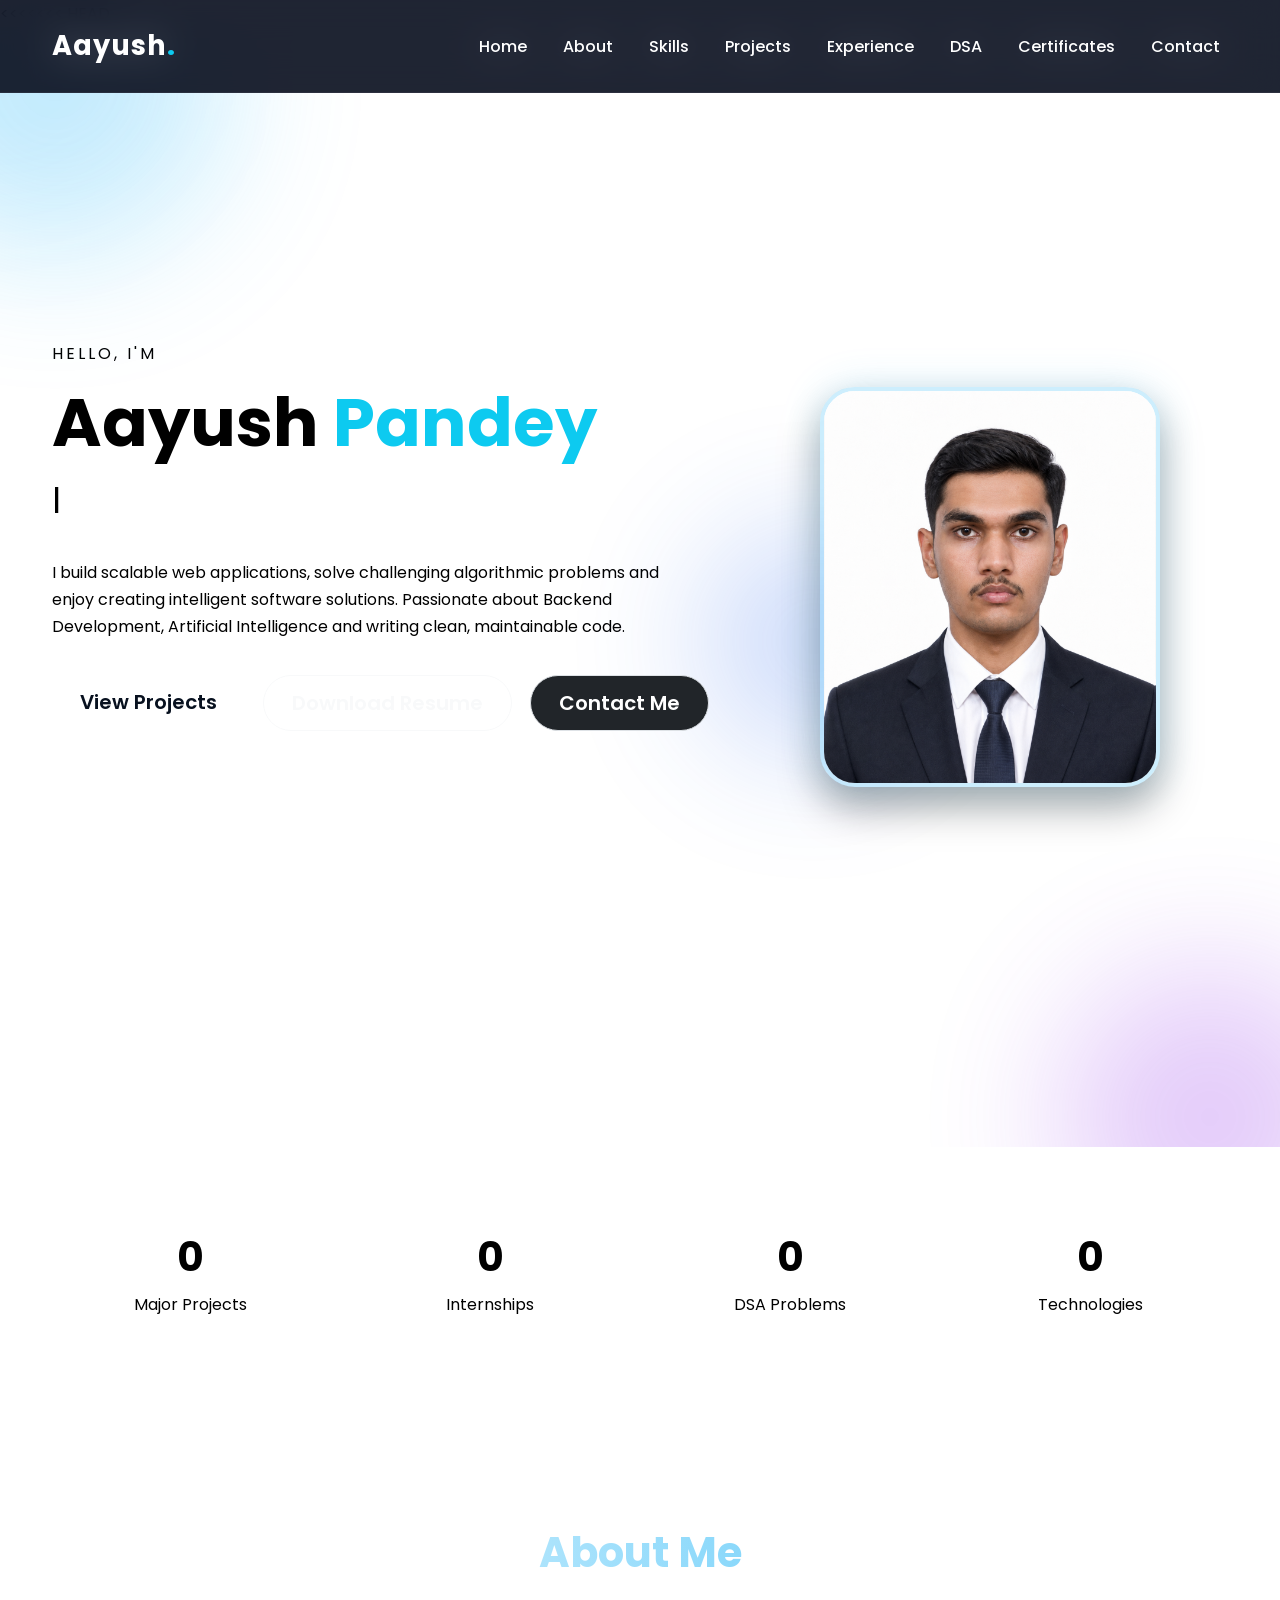
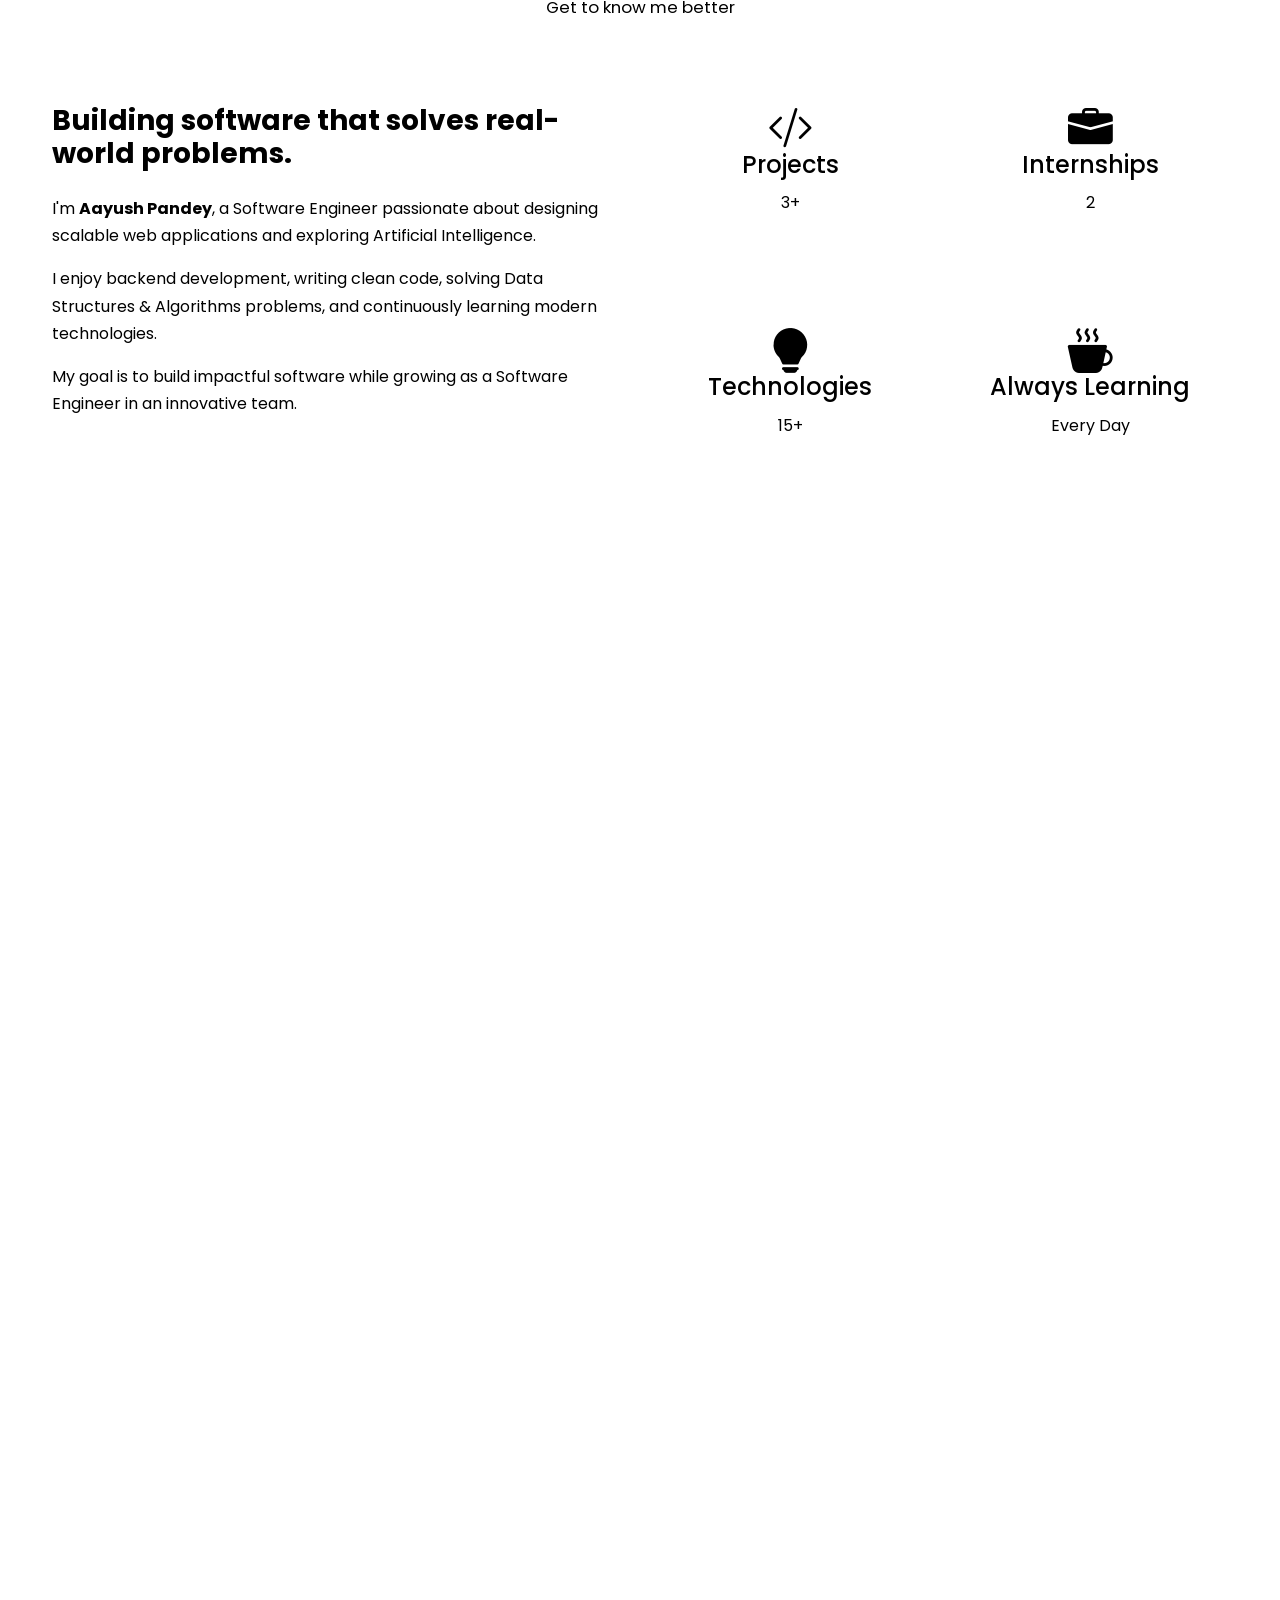
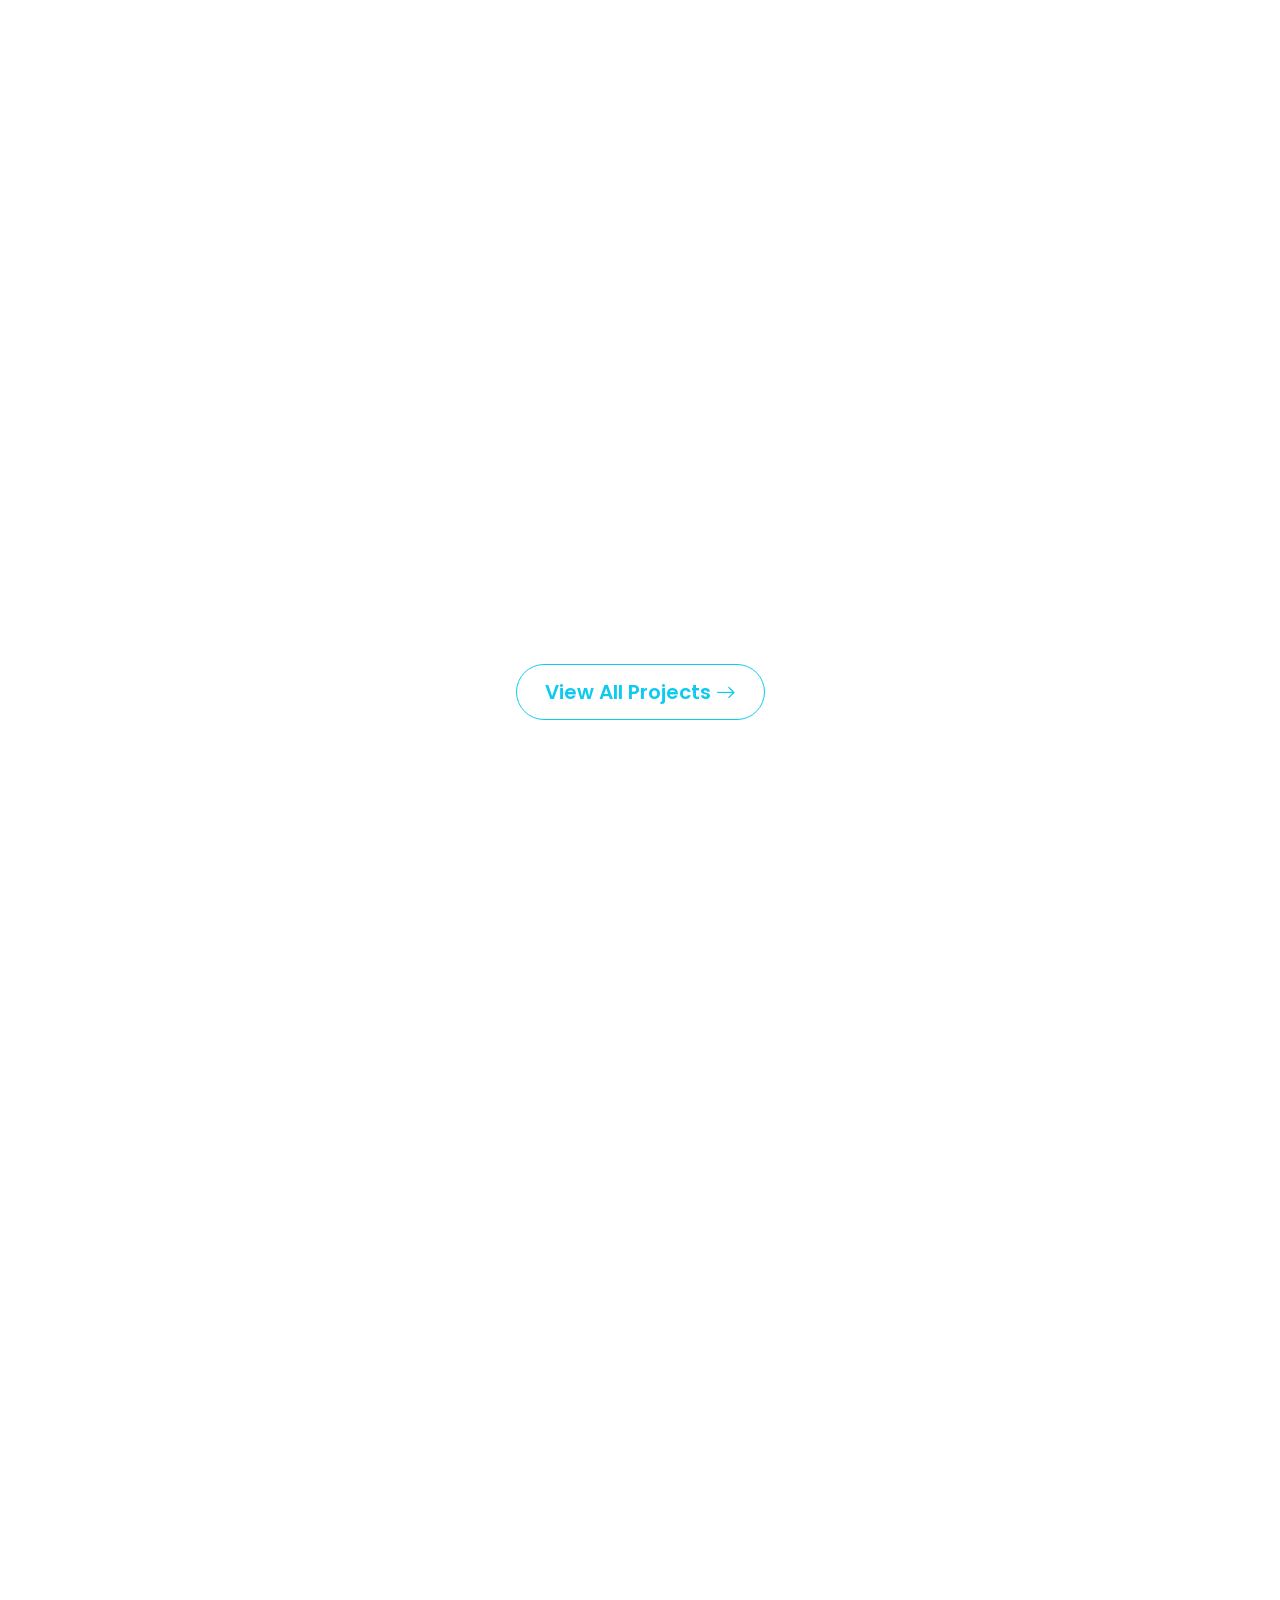
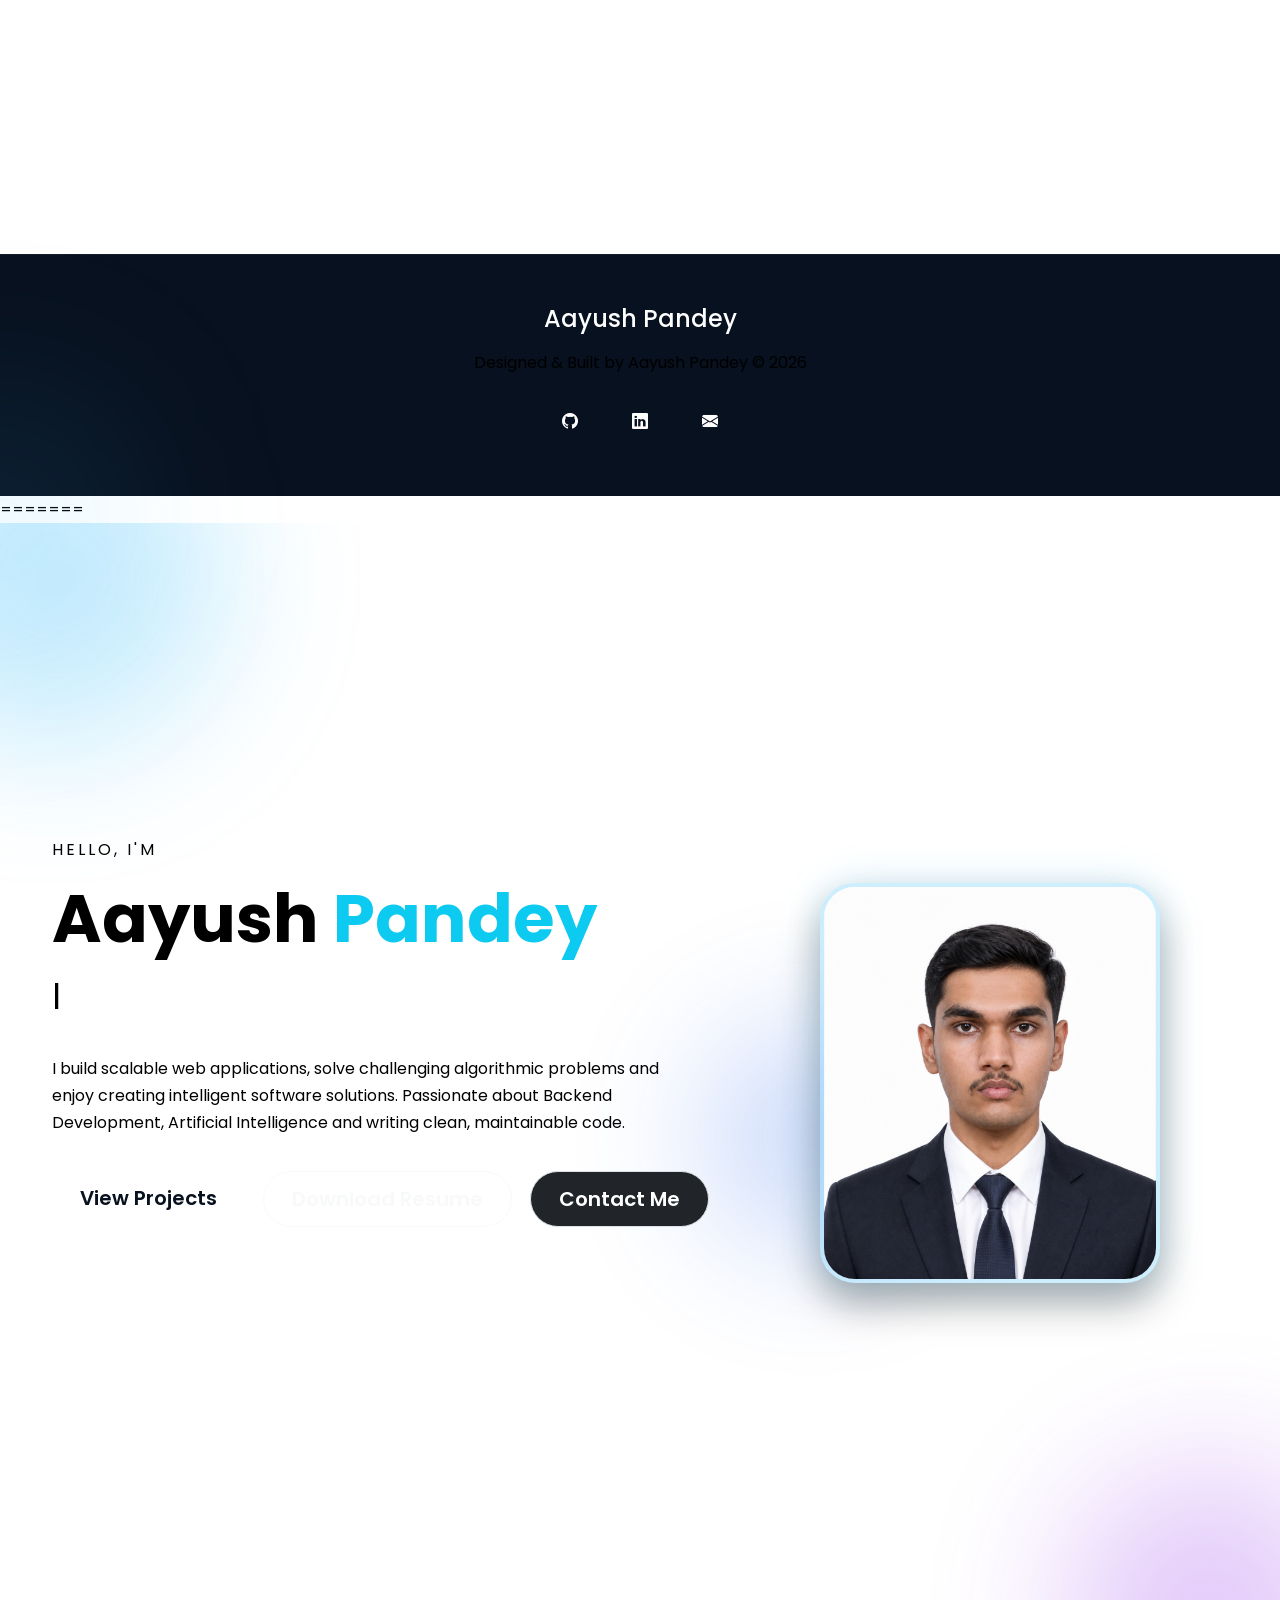
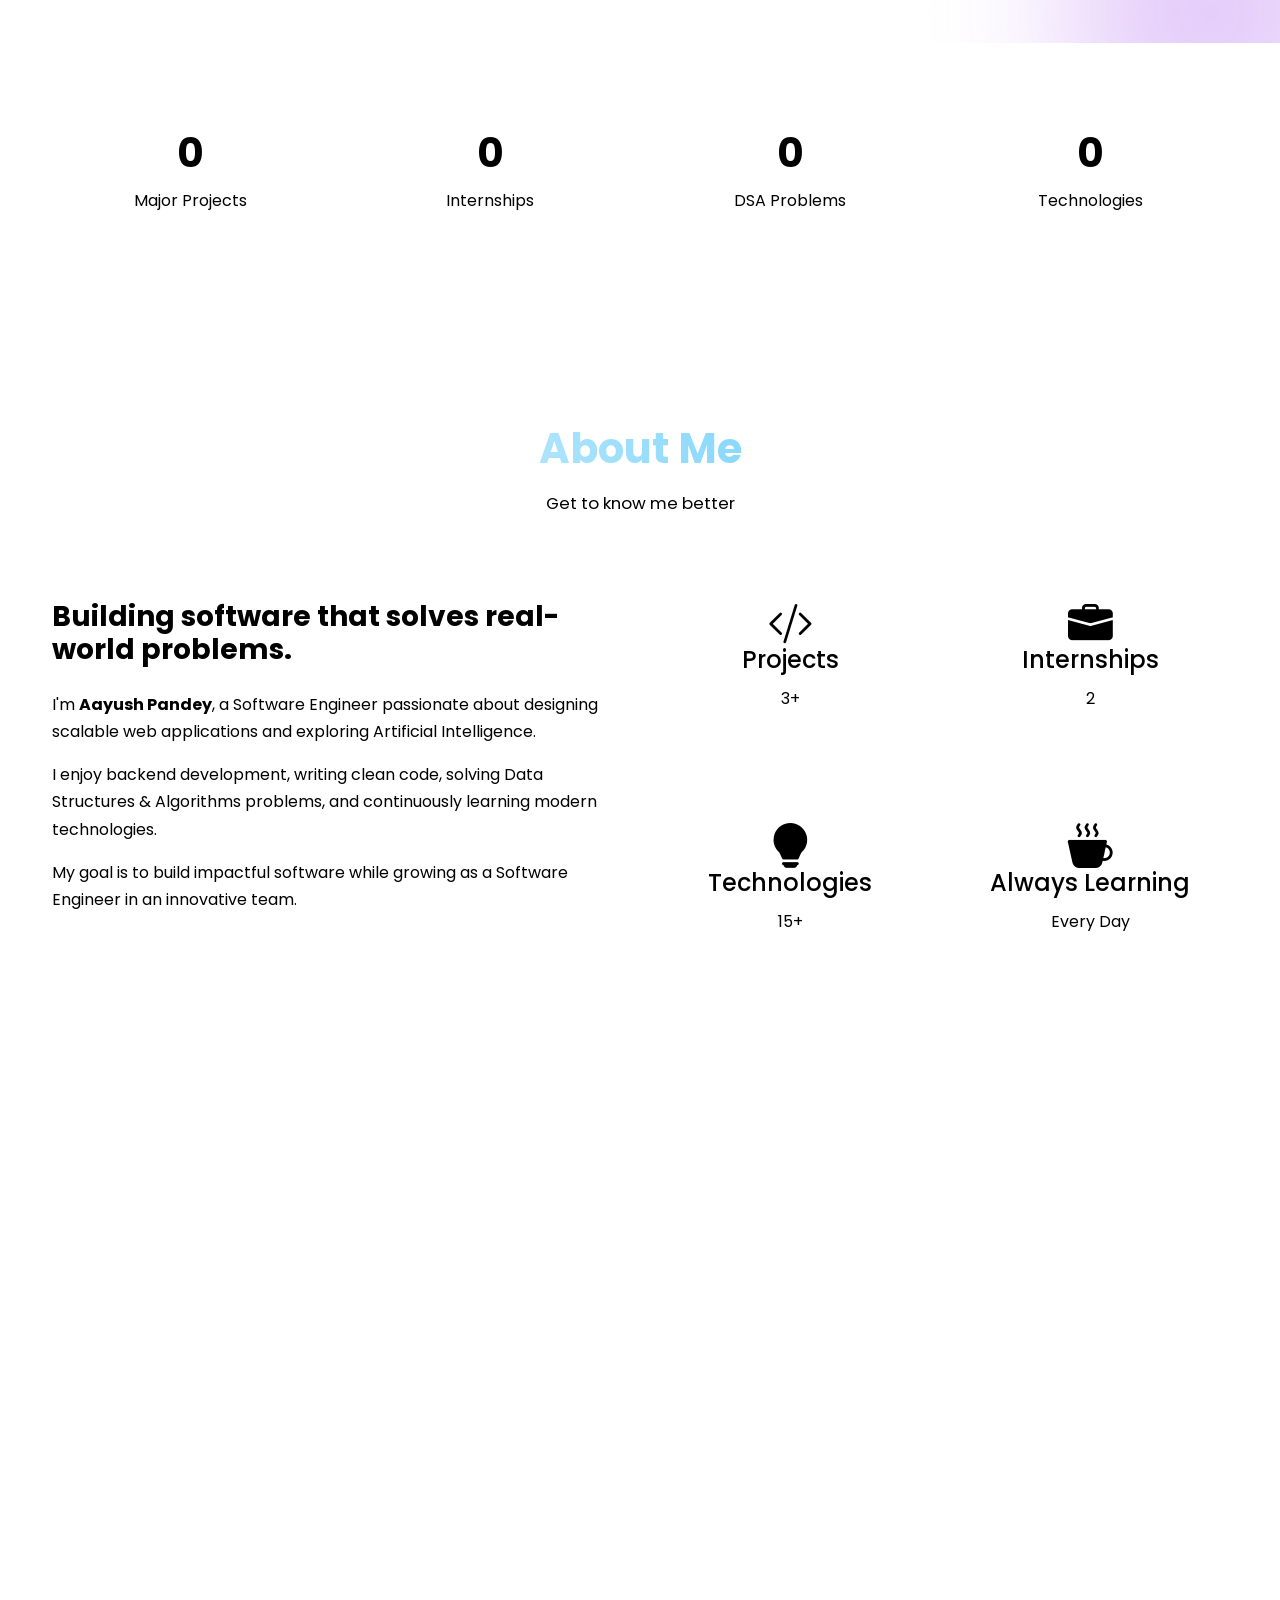
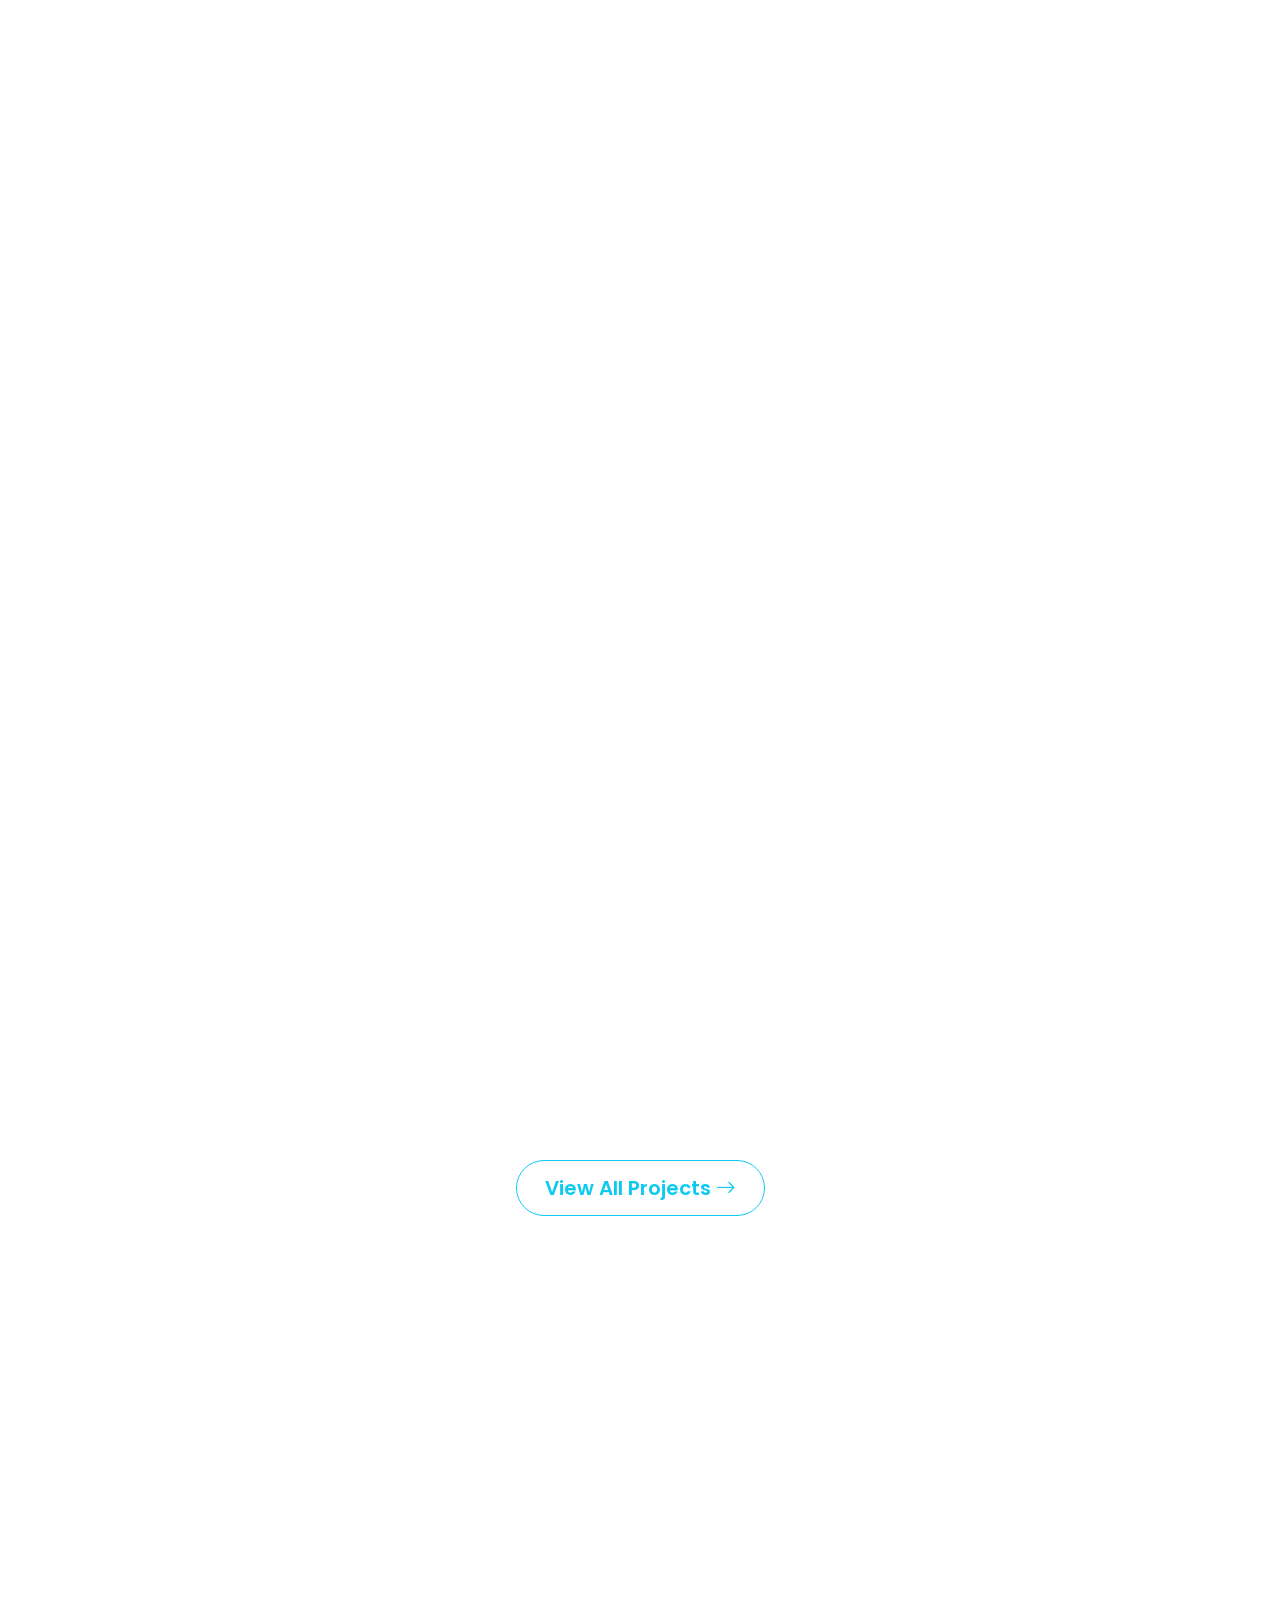
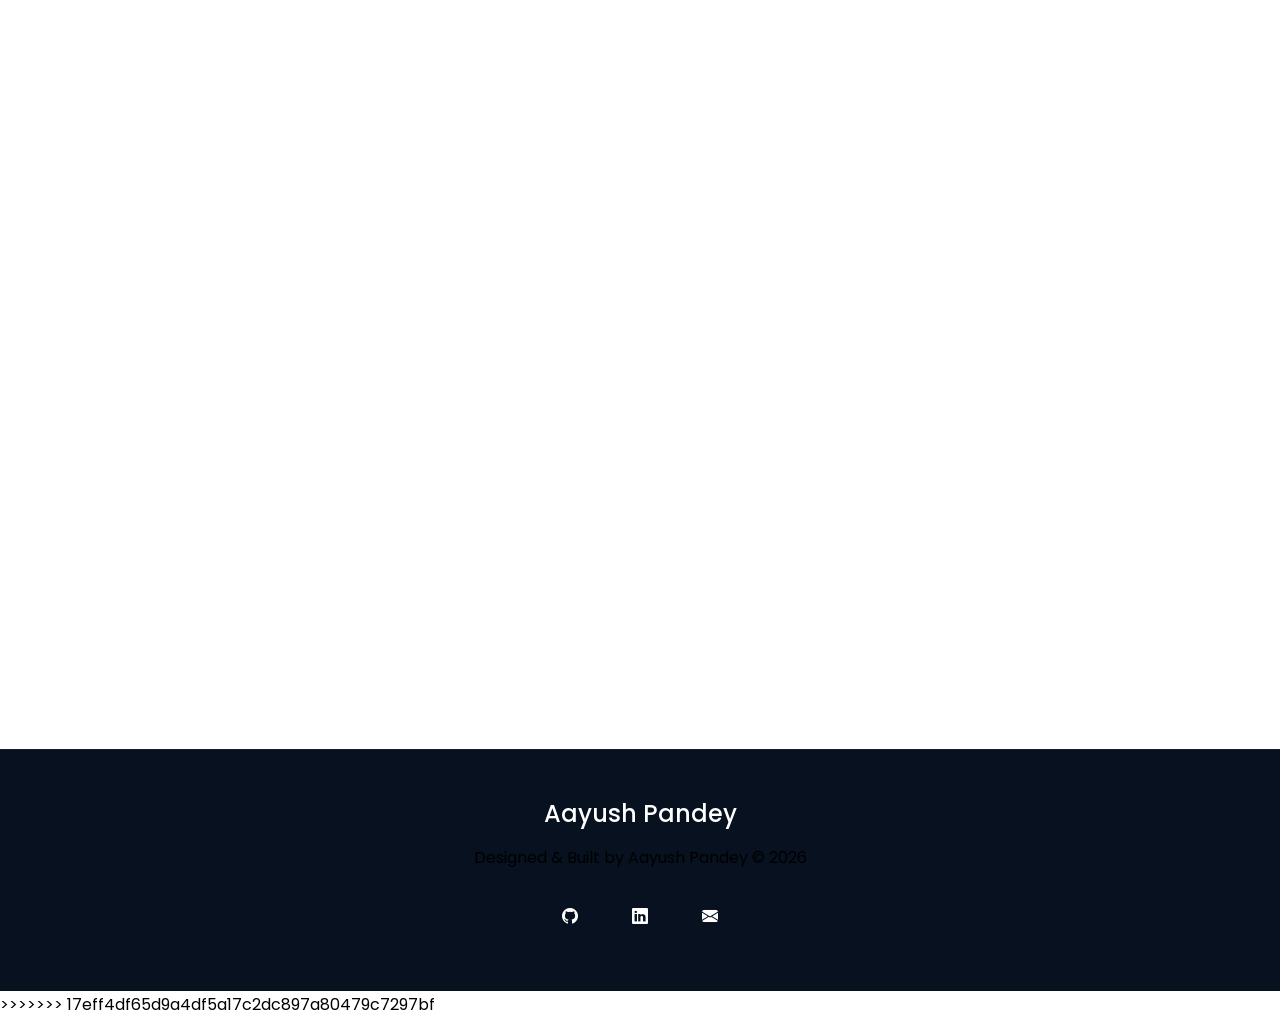
==== commit bbff4931: "Connection test-2" ====
--- a/index.html
+++ b/index.html
@@ -1,3 +1,4 @@
+<<<<<<< HEAD
 <!doctype html>
 <html lang="en">
   <head>
@@ -872,3 +873,879 @@
     <script src="js/animations.js"></script>
   </body>
 </html>
+=======
+<!doctype html>
+<html lang="en">
+  <head>
+    <!-- ==========================================
+            META TAGS
+    =========================================== -->
+
+    <meta charset="UTF-8" />
+    <meta http-equiv="X-UA-Compatible" content="IE=edge" />
+    <meta name="viewport" content="width=device-width, initial-scale=1.0" />
+
+    <title>Aayush Pandey | Software Engineer</title>
+
+    <meta
+      name="description"
+      content="Portfolio of Aayush Pandey - Software Engineer, Full Stack Developer and AI Enthusiast."
+    />
+
+    <meta
+      name="keywords"
+      content="Aayush Pandey, Portfolio, Full Stack Developer, Java, Node.js, MongoDB, Software Engineer"
+    />
+
+    <meta name="author" content="Aayush Pandey" />
+
+    <!-- Google Fonts -->
+
+    <link rel="preconnect" href="https://fonts.googleapis.com" />
+
+    <link rel="preconnect" href="https://fonts.gstatic.com" crossorigin />
+
+    <link
+      href="https://fonts.googleapis.com/css2?family=Poppins:wght@300;400;500;600;700&display=swap"
+      rel="stylesheet"
+    />
+
+    <!-- Bootstrap -->
+
+    <link
+      href="https://cdn.jsdelivr.net/npm/bootstrap@5.3.8/dist/css/bootstrap.min.css"
+      rel="stylesheet"
+    />
+
+    <!-- Bootstrap Icons -->
+
+    <link
+      rel="stylesheet"
+      href="https://cdn.jsdelivr.net/npm/bootstrap-icons@1.13.1/font/bootstrap-icons.min.css"
+    />
+
+    <!-- Custom CSS -->
+
+    <link rel="stylesheet" href="css/style.css" />
+
+    <link rel="stylesheet" href="css/responsive.css" />
+  </head>
+
+  <body>
+    <div class="cursor-glow"></div>
+    <!-- ==========================================
+            SCROLL PROGRESS BAR
+    =========================================== -->
+
+    <div id="progress-bar"></div>
+
+    <!-- ==========================================
+            NAVIGATION BAR
+    =========================================== -->
+
+    <nav class="navbar navbar-expand-lg navbar-dark fixed-top">
+      <div class="container">
+        <a class="navbar-brand fw-bold" href="#">
+          Aayush<span class="text-info">.</span>
+        </a>
+
+        <button
+          class="navbar-toggler"
+          type="button"
+          data-bs-toggle="collapse"
+          data-bs-target="#navbarNav"
+        >
+          <span class="navbar-toggler-icon"></span>
+        </button>
+
+        <div class="collapse navbar-collapse" id="navbarNav">
+          <ul class="navbar-nav ms-auto">
+            <li class="nav-item">
+              <a href="#home" class="nav-link active">Home</a>
+            </li>
+
+            <li class="nav-item">
+              <a href="#about" class="nav-link">About</a>
+            </li>
+
+            <li class="nav-item">
+              <a href="#skills" class="nav-link">Skills</a>
+            </li>
+
+            <li class="nav-item">
+              <a href="#projects" class="nav-link">Projects</a>
+            </li>
+
+            <li class="nav-item">
+              <a href="#experience" class="nav-link">Experience</a>
+            </li>
+
+            <li class="nav-item">
+              <a href="#dsa" class="nav-link">DSA</a>
+            </li>
+
+            <li class="nav-item">
+              <a href="#certifications" class="nav-link">Certificates</a>
+            </li>
+
+            <li class="nav-item">
+              <a href="#contact" class="nav-link">Contact</a>
+            </li>
+          </ul>
+        </div>
+      </div>
+    </nav>
+    <!-- ==========================================
+        HERO SECTION
+=========================================== -->
+
+    <section id="home" class="hero">
+      <!-- Animated Background -->
+
+      <div class="blob blob1"></div>
+
+      <div class="blob blob2"></div>
+
+      <div class="blob blob3"></div>
+
+      <div id="particles"></div>
+
+      <div class="container">
+        <div class="row align-items-center min-vh-100">
+          <!-- LEFT SIDE -->
+
+          <div class="col-lg-7">
+            <p class="hero-subtitle">Hello, I'm</p>
+
+            <h1 class="display-3 fw-bold">
+              Aayush
+
+              <span class="text-info"> Pandey </span>
+            </h1>
+
+            <h3 class="typing-text">
+              <span id="typing"></span>
+            </h3>
+
+            <p class="hero-description">
+              I build scalable web applications, solve challenging algorithmic
+              problems and enjoy creating intelligent software solutions.
+              Passionate about Backend Development, Artificial Intelligence and
+              writing clean, maintainable code.
+            </p>
+
+            <div class="hero-buttons">
+              <a href="#projects" class="btn btn-info btn-lg">
+                View Projects
+              </a>
+
+              <a href="resume.pdf" class="btn btn-outline-light btn-lg">
+                Download Resume
+              </a>
+
+              <a href="#contact" class="btn btn-dark btn-lg border">
+                Contact Me
+              </a>
+            </div>
+
+            <div class="social-icons mt-5">
+              <a href="#">
+                <i class="bi bi-github"></i>
+              </a>
+
+              <a href="#">
+                <i class="bi bi-linkedin"></i>
+              </a>
+
+              <a href="#">
+                <i class="bi bi-envelope-fill"></i>
+              </a>
+
+              <a href="#">
+                <i class="bi bi-code-slash"></i>
+              </a>
+            </div>
+          </div>
+
+          <!-- RIGHT SIDE -->
+
+          <div class="col-lg-5 text-center">
+            <div class="hero-image">
+              <img
+                src="images/Profile (2).png"
+                alt="Aayush Pandey"
+                class="img-fluid"
+              />
+            </div>
+          </div>
+        </div>
+      </div>
+    </section>
+    <!-- ==========================================
+        STATS SECTION
+=========================================== -->
+
+    <section class="stats">
+      <div class="container">
+        <div class="row text-center">
+          <div class="col-md-3">
+            <div class="stat-box">
+              <h2 class="counter" data-target="3">0</h2>
+
+              <p>Major Projects</p>
+            </div>
+          </div>
+
+          <div class="col-md-3">
+            <div class="stat-box">
+              <h2 class="counter" data-target="2">0</h2>
+
+              <p>Internships</p>
+            </div>
+          </div>
+
+          <div class="col-md-3">
+            <div class="stat-box">
+              <h2 class="counter" data-target="75">0</h2>
+
+              <p>DSA Problems</p>
+            </div>
+          </div>
+
+          <div class="col-md-3">
+            <div class="stat-box">
+              <h2 class="counter" data-target="15">0</h2>
+
+              <p>Technologies</p>
+            </div>
+          </div>
+        </div>
+      </div>
+    </section>
+
+    <!-- ==========================================
+        ABOUT SECTION
+=========================================== -->
+
+    <section id="about" class="py-5">
+      <div class="container">
+        <!-- Section Heading -->
+
+        <div class="text-center mb-5">
+          <h2 class="section-title">About Me</h2>
+
+          <p class="section-subtitle">Get to know me better</p>
+        </div>
+
+        <div class="row align-items-center">
+          <!-- Left Side -->
+
+          <div class="col-lg-6 mb-4">
+            <h3 class="fw-bold mb-4">
+              Building software that solves real-world problems.
+            </h3>
+
+            <p>
+              I'm <strong>Aayush Pandey</strong>, a Software Engineer passionate
+              about designing scalable web applications and exploring Artificial
+              Intelligence.
+            </p>
+
+            <p>
+              I enjoy backend development, writing clean code, solving Data
+              Structures & Algorithms problems, and continuously learning modern
+              technologies.
+            </p>
+
+            <p>
+              My goal is to build impactful software while growing as a Software
+              Engineer in an innovative team.
+            </p>
+          </div>
+
+          <!-- Right Side -->
+
+          <div class="col-lg-6">
+            <div class="row g-4">
+              <div class="col-6">
+                <div class="about-card">
+                  <i class="bi bi-code-slash"></i>
+
+                  <h4>Projects</h4>
+
+                  <p>3+</p>
+                </div>
+              </div>
+
+              <div class="col-6">
+                <div class="about-card">
+                  <i class="bi bi-briefcase-fill"></i>
+
+                  <h4>Internships</h4>
+
+                  <p>2</p>
+                </div>
+              </div>
+
+              <div class="col-6">
+                <div class="about-card">
+                  <i class="bi bi-lightbulb-fill"></i>
+
+                  <h4>Technologies</h4>
+
+                  <p>15+</p>
+                </div>
+              </div>
+
+              <div class="col-6">
+                <div class="about-card">
+                  <i class="bi bi-cup-hot-fill"></i>
+
+                  <h4>Always Learning</h4>
+
+                  <p>Every Day</p>
+                </div>
+              </div>
+            </div>
+          </div>
+        </div>
+      </div>
+    </section>
+    <!-- ==========================================
+        SKILLS SECTION
+=========================================== -->
+
+    <section id="skills" class="py-5 hidden">
+      <div class="container">
+        <div class="text-center mb-5">
+          <h2 class="section-title">Skills</h2>
+
+          <p class="section-subtitle">Technologies I work with</p>
+        </div>
+
+        <div class="row g-4">
+          <!-- Programming -->
+
+          <div class="col-lg-3 col-md-6">
+            <div class="skill-card">
+              <i class="bi bi-file-earmark-code-fill"></i>
+
+              <h4>Programming</h4>
+
+              <span>Java</span>
+              <span>Python</span>
+              <span>JavaScript</span>
+              <span>C</span>
+            </div>
+          </div>
+
+          <!-- Frontend -->
+
+          <div class="col-lg-3 col-md-6">
+            <div class="skill-card">
+              <i class="bi bi-window"></i>
+
+              <h4>Frontend</h4>
+
+              <span>HTML5</span>
+              <span>CSS3</span>
+              <span>Bootstrap</span>
+              <span>EJS</span>
+            </div>
+          </div>
+
+          <!-- Backend -->
+
+          <div class="col-lg-3 col-md-6">
+            <div class="skill-card">
+              <i class="bi bi-hdd-network-fill"></i>
+
+              <h4>Backend</h4>
+
+              <span>Node.js</span>
+              <span>Express.js</span>
+            </div>
+          </div>
+
+          <!-- Database -->
+
+          <div class="col-lg-3 col-md-6">
+            <div class="skill-card">
+              <i class="bi bi-database-fill"></i>
+
+              <h4>Database</h4>
+
+              <span>MongoDB</span>
+              <span>SQL</span>
+            </div>
+          </div>
+        </div>
+
+        <div class="row mt-4 g-4">
+          <!-- Tools -->
+
+          <div class="col-12">
+            <div class="skill-card">
+              <h4 class="mb-4">Tools & Technologies</h4>
+
+              <div class="tool-badges">
+                <span>Git</span>
+                <span>GitHub</span>
+                <span>VS Code</span>
+                <span>Postman</span>
+                <span>PyQt5</span>
+                <span>Pandas</span>
+                <span>Matplotlib</span>
+              </div>
+            </div>
+          </div>
+        </div>
+      </div>
+    </section>
+    <!-- ==========================================
+        PROJECTS SECTION
+=========================================== -->
+
+    <section id="projects" class="py-5 hidden">
+      <div class="container">
+        <div class="text-center mb-5">
+          <h2 class="section-title">Featured Projects</h2>
+
+          <p class="section-subtitle">Some things I've built</p>
+        </div>
+
+        <div class="row g-4">
+          <!-- WanderLust -->
+
+          <div class="col-lg-4">
+            <div class="project-card">
+              <img
+                src="images/projects/wanderlust.png"
+                class="img-fluid"
+                alt="WanderLust"
+              />
+
+              <div class="project-content">
+                <h3>WanderLust</h3>
+
+                <p>
+                  A full-stack Airbnb-inspired accommodation booking platform
+                  with authentication, authorization, reviews, image uploads,
+                  interactive maps and CRUD functionality.
+                </p>
+
+                <div class="project-tags">
+                  <span>Node.js</span>
+                  <span>Express</span>
+                  <span>MongoDB</span>
+                  <span>EJS</span>
+                </div>
+
+                <div class="mt-4">
+                  <a href="#" class="btn btn-info"> Live Demo </a>
+
+                  <a href="#" class="btn btn-outline-light"> GitHub </a>
+                </div>
+              </div>
+            </div>
+          </div>
+
+          <!-- DRDO -->
+
+          <div class="col-lg-4">
+            <div class="project-card">
+              <img
+                src="images/projects/drdo.png"
+                class="img-fluid"
+                alt="DRDO Project"
+              />
+
+              <div class="project-content">
+                <h3>DRDO Python GUI</h3>
+
+                <p>
+                  Python GUI application for generation, analysis and
+                  visualization of Polyphase Modulation signals.
+                </p>
+
+                <div class="project-tags">
+                  <span>Python</span>
+                  <span>PyQt5</span>
+                  <span>Pandas</span>
+                  <span>Matplotlib</span>
+                </div>
+              </div>
+            </div>
+          </div>
+
+          <!-- Heart Disease -->
+
+          <div class="col-lg-4">
+            <div class="project-card">
+              <img
+                src="images/projects/heart_disease.png"
+                class="img-fluid"
+                alt="Heart Disease"
+              />
+
+              <div class="project-content">
+                <h3>Heart Disease Prediction</h3>
+
+                <p>
+                  Machine Learning model for predicting heart disease
+                  probability using patient medical records.
+                </p>
+
+                <div class="project-tags">
+                  <span>Python</span>
+                  <span>Pandas</span>
+                  <span>Scikit-Learn</span>
+                </div>
+              </div>
+            </div>
+          </div>
+        </div>
+      </div>
+    </section>
+    <div class="text-center mt-5">
+      <a href="#" class="btn btn-outline-info btn-lg">
+        View All Projects
+
+        <i class="bi bi-arrow-right"></i>
+      </a>
+    </div>
+
+    <!-- ==========================================
+        EXPERIENCE SECTION
+=========================================== -->
+
+    <section id="experience" class="py-5 hidden">
+      <div class="container">
+        <div class="text-center mb-5">
+          <h2 class="section-title">Experience</h2>
+
+          <p class="section-subtitle">My professional journey</p>
+        </div>
+
+        <div class="timeline">
+          <!-- DRDO -->
+
+          <div class="timeline-item">
+            <div class="timeline-dot"></div>
+
+            <div class="timeline-content">
+              <h3>DRDO Internship</h3>
+
+              <h5>
+                Generation, Analysis and Visualization of Polyphase Modulations
+                using Python GUI
+              </h5>
+
+              <ul>
+                <li>Developed Python GUI applications using PyQt5.</li>
+
+                <li>Generated and analyzed Polyphase Modulation signals.</li>
+
+                <li>Visualized noisy radio signals using multiple plots.</li>
+
+                <li>Worked with Pandas and Matplotlib for signal analysis.</li>
+              </ul>
+            </div>
+          </div>
+
+          <!-- 3Zen -->
+
+          <div class="timeline-item">
+            <div class="timeline-dot"></div>
+
+            <div class="timeline-content">
+              <h3>3Zen Consulting</h3>
+
+              <h5>Digital Marketing Intern</h5>
+
+              <ul>
+                <li>Worked on SEO optimization.</li>
+
+                <li>Improved digital marketing campaigns.</li>
+
+                <li>Learned office workflow and collaboration.</li>
+              </ul>
+            </div>
+          </div>
+        </div>
+      </div>
+    </section>
+    <!-- ==========================================
+        DSA SECTION
+=========================================== -->
+
+    <section id="dsa" class="py-5 hidden">
+      <div class="container">
+        <div class="text-center mb-5">
+          <h2 class="section-title">Data Structures & Algorithms</h2>
+
+          <p class="section-subtitle">
+            Consistent problem solving and continuous learning.
+          </p>
+        </div>
+
+        <div class="row">
+          <div class="col-lg-6">
+            <div class="dsa-card">
+              <h3>My Journey</h3>
+
+              <p>
+                I regularly practice Data Structures & Algorithms to strengthen
+                problem-solving skills and improve coding efficiency.
+              </p>
+
+              <div class="mt-4">
+                <a href="#" class="btn btn-info"> GitHub Repository </a>
+
+                <a
+                  href="https://leetcode.com/u/_aayush_562/"
+                  class="btn btn-outline-light"
+                >
+                  LeetCode
+                </a>
+              </div>
+            </div>
+          </div>
+
+          <div class="col-lg-6">
+            <div class="dsa-card">
+              <h4 class="mb-3">Topics Covered</h4>
+
+              <div class="mb-3">
+                <label>Arrays</label>
+
+                <div class="progress">
+                  <div class="progress-bar" style="width: 65%"></div>
+                </div>
+              </div>
+
+              <div class="mb-3">
+                <label>Strings</label>
+
+                <div class="progress">
+                  <div class="progress-bar" style="width: 55%"></div>
+                </div>
+              </div>
+
+              <div class="mb-3">
+                <label>Linked Lists</label>
+
+                <div class="progress">
+                  <div class="progress-bar" style="width: 50%"></div>
+                </div>
+              </div>
+
+              <div class="mb-3">
+                <label>Trees</label>
+
+                <div class="progress">
+                  <div class="progress-bar" style="width: 10%"></div>
+                </div>
+              </div>
+
+              <div class="mb-3">
+                <label>Graphs</label>
+
+                <div class="progress">
+                  <div class="progress-bar" style="width: 0%"></div>
+                </div>
+              </div>
+
+              <div class="mb-3">
+                <label>Dynamic Programming</label>
+
+                <div class="progress">
+                  <div class="progress-bar" style="width: 0%"></div>
+                </div>
+              </div>
+            </div>
+          </div>
+        </div>
+      </div>
+    </section>
+    <!-- ==========================================
+        CERTIFICATIONS
+=========================================== -->
+
+    <section id="certifications" class="py-5 hidden">
+      <div class="container">
+        <div class="text-center mb-5">
+          <h2 class="section-title">Certifications</h2>
+        </div>
+
+        <div class="row g-4">
+          <div class="col-md-4">
+            <div class="certificate-card">
+              <i class="bi bi-award-fill"></i>
+
+              <h4>Generative AI Workshop</h4>
+
+              <p>Hands-on workshop on modern AI tools and applications.</p>
+            </div>
+          </div>
+
+          <div class="col-md-4">
+            <div class="certificate-card">
+              <i class="bi bi-award-fill"></i>
+
+              <h4>Zoho Young Creators Program</h4>
+
+              <p>Software development and problem-solving program.</p>
+            </div>
+          </div>
+
+          <div class="col-md-4">
+            <div class="certificate-card">
+              <i class="bi bi-award-fill"></i>
+
+              <h4>More Coming Soon</h4>
+
+              <p>Continuously learning and earning certifications.</p>
+            </div>
+          </div>
+        </div>
+      </div>
+    </section>
+    <!-- ==========================================
+        CONTACT
+=========================================== -->
+
+    <section id="contact" class="py-5 hidden">
+      <div class="container">
+        <div class="text-center mb-5">
+          <h2 class="section-title">Contact Me</h2>
+
+          <p class="section-subtitle">Let's build something together.</p>
+        </div>
+
+        <div class="row">
+          <div class="col-lg-6">
+            <h3>Get In Touch</h3>
+
+            <p>
+              Feel free to reach out for opportunities, collaborations or just a
+              friendly chat.
+            </p>
+
+            <!-- Email -->
+            <p>
+              <a
+                href="mailto:aayushpandey016@gmail.com"
+                class="text-decoration-none text-light"
+              >
+                <i class="bi bi-envelope-fill"></i> aayushpandey016@gmail.com
+              </a>
+            </p>
+
+            <!-- GitHub -->
+            <p>
+              <a
+                href="https://github.com/Aayush016"
+                target="_blank"
+                class="text-light text-decoration-none"
+              >
+                <i class="bi bi-github"></i> GitHub
+              </a>
+            </p>
+
+            <!-- LinkedIn -->
+            <p>
+              <a
+                href="https://www.linkedin.com/in/aayu28/"
+                target="_blank"
+                class="text-decoration-none text-light"
+              >
+                <i class="bi bi-linkedin"></i> LinkedIn
+              </a>
+            </p>
+
+            <a href="resume.pdf" class="btn btn-info mt-3"> Download Resume </a>
+          </div>
+
+          <div class="col-lg-6">
+            <form id="contact-form">
+              <input
+                id="name"
+                name="name"
+                type="text"
+                class="form-control mb-3"
+                placeholder="Your Name"
+                required
+              />
+
+              <input
+                id="email"
+                name="email"
+                type="email"
+                class="form-control mb-3"
+                placeholder="Email"
+                required
+              />
+
+              <input
+                id="subject"
+                name="subject"
+                type="text"
+                class="form-control mb-3"
+                placeholder="Subject"
+                required
+              />
+
+              <textarea
+                id="message"
+                name="message"
+                rows="5"
+                class="form-control mb-3"
+                placeholder="Message"
+                required
+              ></textarea>
+
+              <button type="submit" class="btn btn-info">Send Message</button>
+            </form>
+          </div>
+        </div>
+      </div>
+    </section>
+    <!-- ==========================================
+        FOOTER
+=========================================== -->
+
+    <footer>
+      <div class="container">
+        <div class="text-center">
+          <h4>Aayush Pandey</h4>
+
+          <p>Designed & Built by Aayush Pandey © 2026</p>
+
+          <div class="footer-icons">
+            <a href="https://github.com/Aayush016"
+              ><i class="bi bi-github"></i
+            ></a>
+
+            <a href="https://www.linkedin.com/in/aayu28/"
+              ><i class="bi bi-linkedin"></i
+            ></a>
+
+            <a href="mailto:aayushpandey016@gmail.com"
+              ><i class="bi bi-envelope-fill"></i
+            ></a>
+          </div>
+        </div>
+      </div>
+    </footer>
+    <button id="backToTop">
+      <i class="bi bi-arrow-up"></i>
+    </button>
+
+    <script src="https://cdn.jsdelivr.net/npm/bootstrap@5.3.8/dist/js/bootstrap.bundle.min.js"></script>
+
+    <script src="js/script.js"></script>
+    <script src="js/animations.js"></script>
+  </body>
+</html>
+>>>>>>> 17eff4df65d9a4df5a17c2dc897a80479c7297bf
--- a/css/style.css
+++ b/css/style.css
@@ -1,3 +1,4 @@
+<<<<<<< HEAD
 /* =====================================================
                 GOOGLE FONT
 ===================================================== */
@@ -1189,3 +1190,1196 @@
     opacity: 0;
   }
 }
+=======
+/* =====================================================
+                GOOGLE FONT
+===================================================== */
+
+@import url("https://fonts.googleapis.com/css2?family=Poppins:wght@300;400;500;600;700;800&display=swap");
+
+/* =====================================================
+                ROOT VARIABLES
+===================================================== */
+
+:root {
+  --bg-color: #0b1120;
+
+  --bg-secondary: #111827;
+
+  --card-color: #1e293b;
+
+  --primary: #38bdf8;
+
+  --primary-dark: #0ea5e9;
+
+  --text: #f8fafc;
+
+  --text-light: #cbd5e1;
+
+  --border: rgba(255, 255, 255, 0.08);
+
+  --shadow: 0 15px 35px rgba(0, 0, 0, 0.35);
+
+  --radius: 18px;
+
+  --transition: 0.35s ease;
+}
+
+/* =====================================================
+                RESET
+===================================================== */
+
+* {
+  margin: 0;
+
+  padding: 0;
+
+  box-sizing: border-box;
+}
+
+html {
+  scroll-behavior: smooth;
+}
+
+body {
+  font-family: "Poppins", sans-serif;
+
+  background: var(--bg-color);
+
+  color: var(--text);
+
+  overflow-x: hidden;
+
+  line-height: 1.7;
+}
+
+/* =====================================================
+                LINKS
+===================================================== */
+
+a {
+  text-decoration: none;
+
+  transition: var(--transition);
+}
+
+a:hover {
+  color: var(--primary);
+}
+
+/* =====================================================
+                IMAGES
+===================================================== */
+
+img {
+  max-width: 100%;
+
+  display: block;
+}
+
+/* =====================================================
+                SECTION SPACING
+===================================================== */
+
+section {
+  padding: 110px 0;
+}
+
+/* =====================================================
+                CONTAINER
+===================================================== */
+
+.container {
+  max-width: 1200px;
+}
+
+/* =====================================================
+                SECTION TITLES
+===================================================== */
+
+.section-title {
+  font-size: 2.6rem;
+
+  font-weight: 700;
+
+  margin-bottom: 15px;
+}
+
+.section-subtitle {
+  color: var(--text-light);
+
+  font-size: 1.05rem;
+}
+
+/* =====================================================
+                SCROLLBAR
+===================================================== */
+
+::-webkit-scrollbar {
+  width: 10px;
+}
+
+::-webkit-scrollbar-track {
+  background: #08111f;
+}
+
+::-webkit-scrollbar-thumb {
+  background: var(--primary);
+
+  border-radius: 50px;
+}
+
+::-webkit-scrollbar-thumb:hover {
+  background: var(--primary-dark);
+}
+/* =====================================================
+                PROGRESS BAR
+===================================================== */
+
+#progress-bar {
+  position: fixed;
+
+  top: 0;
+
+  left: 0;
+
+  width: 0;
+
+  height: 4px;
+
+  background: var(--primary);
+
+  z-index: 99999;
+}
+/* =====================================================
+                NAVBAR
+===================================================== */
+
+.navbar {
+  padding: 18px 0;
+
+  transition: 0.4s;
+
+  background: rgba(11, 17, 32, 0.7);
+
+  backdrop-filter: blur(18px);
+
+  border-bottom: 1px solid rgba(255, 255, 255, 0.05);
+}
+
+.navbar-brand {
+  font-size: 1.7rem;
+
+  letter-spacing: 1px;
+}
+
+.nav-link {
+  color: white !important;
+
+  margin-left: 20px;
+
+  position: relative;
+
+  font-weight: 500;
+}
+
+.nav-link::after {
+  content: "";
+
+  position: absolute;
+
+  left: 0;
+
+  bottom: -5px;
+
+  width: 0;
+
+  height: 2px;
+
+  background: var(--primary);
+
+  transition: 0.35s;
+}
+
+.nav-link:hover::after,
+.nav-link.active::after {
+  width: 100%;
+}
+
+.nav-link:hover {
+  color: var(--primary) !important;
+}
+/* =====================================================
+                HERO
+===================================================== */
+
+.hero {
+  min-height: 100vh;
+
+  display: flex;
+
+  align-items: center;
+
+  position: relative;
+
+  overflow: hidden;
+}
+
+.hero h1 {
+  font-size: 4.2rem;
+
+  font-weight: 800;
+}
+
+.hero-subtitle {
+  color: var(--primary);
+
+  letter-spacing: 3px;
+
+  text-transform: uppercase;
+}
+
+.typing-text {
+  color: var(--primary);
+
+  margin: 20px 0;
+
+  min-height: 45px;
+}
+
+.hero-description {
+  color: var(--text-light);
+
+  max-width: 650px;
+
+  margin: 30px 0;
+}
+
+.hero-buttons {
+  display: flex;
+
+  gap: 18px;
+
+  flex-wrap: wrap;
+
+  margin-top: 35px;
+}
+.hero-image {
+  position: relative;
+}
+
+.hero-image img {
+  width: 340px;
+  height: 400px;
+
+  object-fit: cover;
+
+  border-radius: 35px;
+
+  border: 4px solid rgba(56, 189, 248, 0.25);
+
+  box-shadow:
+    0 0 40px rgba(56, 189, 248, 0.18),
+    0 20px 40px rgba(0, 0, 0, 0.35);
+
+  margin: auto;
+
+  animation: float 5s ease-in-out infinite;
+
+  transition: all 0.4s ease;
+}
+.social-icons {
+  display: flex;
+
+  gap: 18px;
+}
+
+.social-icons a {
+  width: 55px;
+
+  height: 55px;
+
+  border-radius: 50%;
+
+  display: flex;
+
+  justify-content: center;
+
+  align-items: center;
+
+  background: var(--card-color);
+
+  color: white;
+
+  font-size: 1.3rem;
+
+  transition: 0.35s;
+}
+
+.social-icons a:hover {
+  background: var(--primary);
+
+  transform: translateY(-8px);
+}
+.blob {
+  position: absolute;
+
+  border-radius: 50%;
+
+  filter: blur(70px);
+
+  opacity: 0.25;
+}
+
+.blob1 {
+  width: 350px;
+
+  height: 350px;
+
+  background: #38bdf8;
+
+  top: -120px;
+
+  left: -120px;
+}
+
+.blob2 {
+  width: 300px;
+
+  height: 300px;
+
+  background: #9333ea;
+
+  bottom: -120px;
+
+  right: -80px;
+}
+
+.blob3 {
+  width: 220px;
+
+  height: 220px;
+
+  background: #2563eb;
+
+  top: 45%;
+
+  left: 55%;
+}
+.btn {
+  border-radius: 50px;
+
+  padding: 12px 28px;
+
+  transition: 0.35s;
+
+  font-weight: 600;
+}
+
+.btn-info {
+  background: var(--primary);
+
+  border: none;
+
+  color: #08111f;
+}
+
+.btn-info:hover {
+  background: #fff;
+
+  transform: translateY(-4px);
+}
+
+.btn-outline-light:hover {
+  color: black;
+
+  transform: translateY(-4px);
+}
+@keyframes float {
+  0% {
+    transform: translateY(0px);
+  }
+
+  50% {
+    transform: translateY(-15px);
+  }
+
+  100% {
+    transform: translateY(0px);
+  }
+}
+/* =====================================================
+                    STATS
+===================================================== */
+
+.stats {
+  margin-top: -60px;
+
+  position: relative;
+
+  z-index: 5;
+}
+
+.stat-box {
+  background: rgba(255, 255, 255, 0.05);
+
+  backdrop-filter: blur(18px);
+
+  border: 1px solid rgba(255, 255, 255, 0.08);
+
+  border-radius: 20px;
+
+  padding: 35px 25px;
+
+  text-align: center;
+
+  transition: 0.35s;
+
+  box-shadow: var(--shadow);
+}
+
+.stat-box:hover {
+  transform: translateY(-12px);
+
+  border-color: var(--primary);
+}
+
+.stat-box h2 {
+  color: var(--primary);
+
+  font-size: 2.5rem;
+
+  font-weight: 700;
+}
+
+.stat-box p {
+  color: var(--text-light);
+
+  margin-top: 10px;
+}
+
+/* =====================================================
+                    ABOUT
+===================================================== */
+
+#about {
+  background: var(--bg-secondary);
+}
+
+.about-card {
+  background: var(--card-color);
+
+  border-radius: 18px;
+
+  padding: 35px;
+
+  text-align: center;
+
+  height: 100%;
+
+  transition: 0.35s;
+
+  border: 1px solid transparent;
+}
+
+.about-card:hover {
+  transform: translateY(-8px);
+
+  border-color: var(--primary);
+}
+
+.about-card i {
+  font-size: 2.8rem;
+
+  color: var(--primary);
+
+  margin-bottom: 18px;
+}
+
+.about-card h4 {
+  margin-bottom: 10px;
+}
+
+.about-card p {
+  color: var(--text-light);
+}
+
+/* =====================================================
+                    SKILLS
+===================================================== */
+
+.skill-card {
+  background: var(--card-color);
+
+  border-radius: 18px;
+
+  padding: 35px;
+
+  text-align: center;
+
+  height: 100%;
+
+  transition: 0.35s;
+
+  border: 1px solid transparent;
+}
+
+.skill-card:hover {
+  transform: translateY(-8px);
+
+  border-color: var(--primary);
+
+  box-shadow: 0 20px 40px rgba(56, 189, 248, 0.18);
+}
+
+.skill-card i {
+  font-size: 3rem;
+
+  color: var(--primary);
+
+  margin-bottom: 20px;
+}
+
+.skill-card h4 {
+  margin-bottom: 25px;
+}
+
+.skill-card span {
+  display: inline-block;
+
+  margin: 6px;
+
+  padding: 8px 15px;
+
+  border-radius: 50px;
+
+  background: #0f172a;
+
+  color: white;
+
+  font-size: 0.9rem;
+
+  transition: 0.3s;
+}
+
+.skill-card span:hover {
+  background: var(--primary);
+
+  color: #08111f;
+}
+
+.tool-badges {
+  display: flex;
+
+  flex-wrap: wrap;
+
+  justify-content: center;
+
+  gap: 12px;
+}
+
+.tool-badges span {
+  background: #0f172a;
+
+  padding: 10px 18px;
+
+  border-radius: 30px;
+
+  transition: 0.35s;
+}
+
+.tool-badges span {
+  transition:
+    background 0.3s ease,
+    color 0.3s ease,
+    border-color 0.3s ease;
+
+  border: 1px solid transparent;
+}
+
+.tool-badges span:hover {
+  background: var(--primary);
+
+  color: #08111f;
+
+  border-color: white;
+}
+
+/* =====================================================
+                    PROJECTS
+===================================================== */
+
+.project-card {
+  background: var(--card-color);
+
+  border-radius: 22px;
+
+  overflow: hidden;
+
+  transition: 0.4s;
+
+  height: 100%;
+
+  border: 1px solid rgba(255, 255, 255, 0.05);
+}
+
+.project-card:hover {
+  transform: translateY(-10px);
+
+  box-shadow: 0 25px 50px rgba(0, 0, 0, 0.45);
+
+  border-color: var(--primary);
+}
+.project-card img {
+  width: 100%;
+
+  height: 240px;
+
+  object-fit: cover;
+
+  transition: 0.4s;
+}
+
+.project-card:hover img {
+  transform: scale(1.08);
+}
+.project-content {
+  padding: 30px;
+}
+
+.project-content h3 {
+  margin-bottom: 18px;
+}
+
+.project-content p {
+  color: var(--text-light);
+}
+.project-tags {
+  display: flex;
+
+  flex-wrap: wrap;
+
+  gap: 10px;
+
+  margin-top: 20px;
+}
+
+.project-tags span {
+  background: #0f172a;
+
+  color: var(--primary);
+
+  padding: 8px 15px;
+
+  border-radius: 30px;
+
+  font-size: 0.85rem;
+
+  transition: 0.35s;
+}
+
+.project-tags span:hover {
+  background: var(--primary);
+
+  color: black;
+}
+.project-content .btn {
+  margin-right: 10px;
+
+  margin-top: 20px;
+}
+
+/* =====================================================
+                    SCROLL ANIMATION
+===================================================== */
+
+.hidden {
+  opacity: 0;
+
+  transform: translateY(60px);
+
+  transition: all 0.8s ease;
+}
+
+.show {
+  opacity: 1;
+
+  transform: translateY(0);
+}
+
+.section-title {
+  background: linear-gradient(90deg, #ffffff, #38bdf8);
+
+  -webkit-background-clip: text;
+
+  -webkit-text-fill-color: transparent;
+}
+/* =====================================================
+                    EXPERIENCE
+===================================================== */
+
+#experience {
+  background: var(--bg-secondary);
+}
+
+.timeline {
+  position: relative;
+
+  max-width: 900px;
+
+  margin: auto;
+}
+
+.timeline::before {
+  content: "";
+
+  position: absolute;
+
+  left: 24px;
+
+  top: 0;
+
+  width: 4px;
+
+  height: 100%;
+
+  background: var(--primary);
+}
+
+.timeline-item {
+  position: relative;
+
+  padding-left: 80px;
+
+  margin-bottom: 60px;
+}
+
+.timeline-dot {
+  position: absolute;
+
+  left: 10px;
+
+  top: 8px;
+
+  width: 30px;
+
+  height: 30px;
+
+  border-radius: 50%;
+
+  background: var(--primary);
+
+  border: 6px solid var(--bg-secondary);
+
+  box-shadow: 0 0 20px rgba(56, 189, 248, 0.6);
+}
+
+.timeline-content {
+  background: var(--card-color);
+
+  padding: 30px;
+
+  border-radius: 18px;
+
+  transition: 0.35s;
+
+  border: 1px solid transparent;
+}
+
+.timeline-content:hover {
+  transform: translateY(-8px);
+
+  border-color: var(--primary);
+}
+
+.timeline-content h3 {
+  color: var(--primary);
+}
+
+.timeline-content ul {
+  margin-top: 15px;
+
+  padding-left: 20px;
+}
+
+.timeline-content li {
+  margin-bottom: 10px;
+
+  color: var(--text-light);
+}
+/* =====================================================
+                    DSA
+===================================================== */
+
+.dsa-card {
+  background: var(--card-color);
+
+  border-radius: 18px;
+
+  padding: 35px;
+
+  height: 100%;
+
+  border: 1px solid transparent;
+
+  transition: 0.35s;
+}
+
+.dsa-card:hover {
+  transform: translateY(-8px);
+
+  border-color: var(--primary);
+}
+
+.progress {
+  height: 10px;
+
+  background: #0f172a;
+
+  border-radius: 50px;
+}
+
+.progress-bar {
+  background: linear-gradient(90deg, var(--primary), #60a5fa);
+
+  border-radius: 50px;
+}
+/* =====================================================
+                CERTIFICATIONS
+===================================================== */
+
+#certifications {
+  background: var(--bg-secondary);
+}
+
+.certificate-card {
+  background: var(--card-color);
+
+  padding: 40px;
+
+  border-radius: 18px;
+
+  text-align: center;
+
+  transition: 0.35s;
+
+  border: 1px solid transparent;
+
+  height: 100%;
+}
+
+.certificate-card:hover {
+  transform: translateY(-10px);
+
+  border-color: var(--primary);
+
+  box-shadow: 0 15px 40px rgba(56, 189, 248, 0.18);
+}
+
+.certificate-card i {
+  font-size: 3rem;
+
+  color: gold;
+
+  margin-bottom: 20px;
+}
+/* =====================================================
+                    CONTACT
+===================================================== */
+
+#contact {
+  padding-bottom: 120px;
+}
+
+#contact p {
+  color: var(--text-light);
+}
+
+.form-control {
+  background: #0f172a;
+
+  border: 1px solid rgba(255, 255, 255, 0.08);
+
+  color: white;
+
+  padding: 14px;
+}
+/* ==========================================
+        FORM PLACEHOLDER
+========================================== */
+
+.form-control::placeholder {
+  color: #94a3b8; /* Soft gray-blue */
+  opacity: 1; /* Ensures full visibility */
+}
+
+/* For better browser compatibility */
+.form-control::-webkit-input-placeholder {
+  color: #94a3b8;
+}
+
+.form-control::-moz-placeholder {
+  color: #94a3b8;
+  opacity: 1;
+}
+
+.form-control:-ms-input-placeholder {
+  color: #94a3b8;
+}
+
+.form-control:focus {
+  background: #0f172a;
+
+  color: white;
+
+  border-color: var(--primary);
+
+  box-shadow: 0 0 0 0.2rem rgba(56, 189, 248, 0.2);
+}
+
+textarea {
+  resize: none;
+}
+.form-control {
+  background: rgba(30, 41, 59, 0.8);
+  color: #f8fafc;
+  border: 1px solid rgba(56, 189, 248, 0.15);
+  border-radius: 12px;
+  padding: 14px 18px;
+  transition: all 0.3s ease;
+}
+
+.form-control:focus {
+  background: rgba(30, 41, 59, 1);
+  color: #f8fafc;
+  border-color: #38bdf8;
+  box-shadow: 0 0 15px rgba(56, 189, 248, 0.25);
+}
+
+.form-control::placeholder {
+  color: #94a3b8;
+}
+/* =====================================================
+                    FOOTER
+===================================================== */
+
+footer {
+  background: #08111f;
+
+  padding: 50px 0;
+
+  border-top: 1px solid rgba(255, 255, 255, 0.05);
+}
+
+footer h4 {
+  color: white;
+
+  margin-bottom: 15px;
+}
+
+footer p {
+  color: var(--text-light);
+}
+
+.footer-icons {
+  display: flex;
+
+  justify-content: center;
+
+  gap: 20px;
+
+  margin-top: 20px;
+}
+
+.footer-icons a {
+  width: 50px;
+
+  height: 50px;
+
+  display: flex;
+
+  justify-content: center;
+
+  align-items: center;
+
+  border-radius: 50%;
+
+  background: var(--card-color);
+
+  color: white;
+
+  transition: 0.35s;
+}
+
+.footer-icons a:hover {
+  background: var(--primary);
+
+  color: #08111f;
+
+  transform: translateY(-5px);
+}
+/* =====================================================
+                BACK TO TOP
+===================================================== */
+
+#backToTop {
+  position: fixed;
+
+  bottom: 30px;
+
+  right: 30px;
+
+  width: 55px;
+
+  height: 55px;
+
+  border: none;
+
+  border-radius: 50%;
+
+  background: var(--primary);
+
+  color: #08111f;
+
+  font-size: 1.4rem;
+
+  cursor: pointer;
+
+  display: none;
+
+  z-index: 999;
+
+  transition: 0.35s;
+
+  box-shadow: 0 10px 25px rgba(56, 189, 248, 0.35);
+}
+
+#backToTop:hover {
+  transform: translateY(-6px);
+
+  background: white;
+}
+/* =====================================================
+                    SELECTION
+===================================================== */
+
+::selection {
+  background: var(--primary);
+
+  color: black;
+}
+
+.about-card,
+.skill-card,
+.project-card,
+.dsa-card,
+.certificate-card,
+.timeline-content {
+  position: relative;
+
+  overflow: hidden;
+}
+
+.about-card::before,
+.skill-card::before,
+.project-card::before,
+.dsa-card::before,
+.certificate-card::before,
+.timeline-content::before {
+  content: "";
+
+  position: absolute;
+
+  top: -100%;
+
+  left: -100%;
+
+  width: 220px;
+
+  height: 220px;
+
+  background: rgba(255, 255, 255, 0.05);
+
+  transform: rotate(45deg);
+
+  transition: 0.8s;
+}
+
+.about-card:hover::before,
+.skill-card:hover::before,
+.project-card:hover::before,
+.dsa-card:hover::before,
+.certificate-card:hover::before,
+.timeline-content:hover::before {
+  top: 100%;
+
+  left: 100%;
+}
+
+.navbar.shadow {
+  background: #08111f !important;
+
+  box-shadow: 0 10px 35px rgba(0, 0, 0, 0.4);
+}
+.btn {
+  position: relative;
+
+  overflow: hidden;
+}
+
+.ripple {
+  position: absolute;
+
+  width: 15px;
+
+  height: 15px;
+
+  background: white;
+
+  border-radius: 50%;
+
+  transform: scale(0);
+
+  animation: ripple 0.6s linear;
+
+  opacity: 0.5;
+}
+
+@keyframes ripple {
+  to {
+    transform: scale(22);
+
+    opacity: 0;
+  }
+}
+.cursor-glow {
+  position: fixed;
+
+  width: 250px;
+
+  height: 250px;
+
+  border-radius: 50%;
+
+  background: rgba(56, 189, 248, 0.12);
+
+  filter: blur(90px);
+
+  pointer-events: none;
+
+  transform: translate(-50%, -50%);
+
+  z-index: 0;
+}
+#typing::after {
+  content: "|";
+
+  animation: blink 0.8s infinite;
+}
+
+@keyframes blink {
+  50% {
+    opacity: 0;
+  }
+}
+>>>>>>> 17eff4df65d9a4df5a17c2dc897a80479c7297bf
--- a/css/responsive.css
+++ b/css/responsive.css
@@ -1,3 +1,4 @@
+<<<<<<< HEAD
 /* ==========================================
         RESPONSIVE DESIGN
 ========================================== */
@@ -259,3 +260,266 @@
     font-size: 0.9rem;
   }
 }
+=======
+/* ==========================================
+        RESPONSIVE DESIGN
+========================================== */
+
+/* ==========================================
+        LARGE DEVICES
+========================================== */
+
+@media (max-width: 1200px) {
+  .hero h1 {
+    font-size: 3.6rem;
+  }
+
+  .hero-image img {
+    width: 320px;
+  }
+
+  .section-title {
+    font-size: 2.3rem;
+  }
+}
+/* ==========================================
+        TABLETS
+========================================== */
+
+@media (max-width: 992px) {
+  .hero {
+    text-align: center;
+  }
+
+  .hero .row {
+    flex-direction: column-reverse;
+  }
+
+  .hero-image {
+    margin-bottom: 50px;
+  }
+
+  .hero-buttons {
+    justify-content: center;
+  }
+
+  .social-icons {
+    justify-content: center;
+  }
+
+  .timeline::before {
+    left: 15px;
+  }
+
+  .timeline-item {
+    padding-left: 60px;
+  }
+
+  .hero h1 {
+    font-size: 3rem;
+  }
+
+  .section {
+    padding: 90px 0;
+  }
+}
+/* ==========================================
+        MOBILE
+========================================== */
+
+@media (max-width: 768px) {
+  .navbar {
+    padding: 15px 0;
+  }
+
+  .hero {
+    padding-top: 120px;
+  }
+
+  .hero h1 {
+    font-size: 2.6rem;
+  }
+
+  .typing-text {
+    font-size: 1.4rem;
+  }
+
+  .hero-description {
+    font-size: 0.95rem;
+  }
+
+  .hero-image img {
+    width: 260px;
+  }
+
+  .section-title {
+    font-size: 2rem;
+  }
+
+  .hero-buttons {
+    flex-direction: column;
+  }
+
+  .hero-buttons .btn {
+    width: 100%;
+  }
+
+  .social-icons {
+    justify-content: center;
+  }
+
+  .social-icons a {
+    width: 50px;
+
+    height: 50px;
+  }
+
+  .stat-box {
+    margin-bottom: 25px;
+  }
+
+  .timeline::before {
+    display: none;
+  }
+
+  .timeline-item {
+    padding-left: 0;
+  }
+
+  .timeline-dot {
+    display: none;
+  }
+
+  .project-card {
+    margin-bottom: 30px;
+  }
+
+  .footer-icons {
+    gap: 12px;
+  }
+}
+/* ==========================================
+        SMALL PHONES
+========================================== */
+
+@media (max-width: 576px) {
+  .hero h1 {
+    font-size: 2.2rem;
+  }
+
+  .hero-subtitle {
+    font-size: 0.9rem;
+  }
+
+  .typing-text {
+    font-size: 1.2rem;
+  }
+
+  .hero-image img {
+    width: 220px;
+  }
+
+  .section-title {
+    font-size: 1.8rem;
+  }
+
+  .about-card,
+  .skill-card,
+  .project-card,
+  .dsa-card,
+  .certificate-card {
+    padding: 25px;
+  }
+
+  .timeline-content {
+    padding: 25px;
+  }
+
+  #backToTop {
+    width: 48px;
+
+    height: 48px;
+
+    right: 20px;
+
+    bottom: 20px;
+  }
+}
+/* ==========================================
+        EXTRA SMALL
+========================================== */
+
+@media (max-width: 400px) {
+  .hero h1 {
+    font-size: 1.9rem;
+  }
+
+  .hero-buttons {
+    gap: 10px;
+  }
+
+  .hero-buttons .btn {
+    padding: 12px;
+
+    font-size: 0.9rem;
+  }
+
+  .social-icons {
+    gap: 10px;
+  }
+
+  .social-icons a {
+    width: 45px;
+
+    height: 45px;
+  }
+
+  .hero-description {
+    font-size: 0.9rem;
+  }
+}
+img {
+  max-width: 100%;
+
+  height: auto;
+}
+.form-control {
+  font-size: 1rem;
+}
+
+@media (max-width: 768px) {
+  .form-control {
+    padding: 12px;
+  }
+}
+
+@media (max-width: 576px) {
+  .skill-card span {
+    display: block;
+
+    margin: 8px auto;
+
+    width: fit-content;
+  }
+
+  .tool-badges {
+    justify-content: center;
+  }
+}
+@media (max-width: 576px) {
+  .project-content .btn {
+    width: 100%;
+
+    margin-bottom: 12px;
+  }
+}
+@media (max-width: 768px) {
+  footer {
+    text-align: center;
+  }
+
+  footer p {
+    font-size: 0.9rem;
+  }
+}
+>>>>>>> 17eff4df65d9a4df5a17c2dc897a80479c7297bf
--- a/css/style.css
+++ b/css/style.css
@@ -1,3 +1,4 @@
+<<<<<<< HEAD
 /* =====================================================
                 GOOGLE FONT
 ===================================================== */
@@ -1189,3 +1190,1196 @@
     opacity: 0;
   }
 }
+=======
+/* =====================================================
+                GOOGLE FONT
+===================================================== */
+
+@import url("https://fonts.googleapis.com/css2?family=Poppins:wght@300;400;500;600;700;800&display=swap");
+
+/* =====================================================
+                ROOT VARIABLES
+===================================================== */
+
+:root {
+  --bg-color: #0b1120;
+
+  --bg-secondary: #111827;
+
+  --card-color: #1e293b;
+
+  --primary: #38bdf8;
+
+  --primary-dark: #0ea5e9;
+
+  --text: #f8fafc;
+
+  --text-light: #cbd5e1;
+
+  --border: rgba(255, 255, 255, 0.08);
+
+  --shadow: 0 15px 35px rgba(0, 0, 0, 0.35);
+
+  --radius: 18px;
+
+  --transition: 0.35s ease;
+}
+
+/* =====================================================
+                RESET
+===================================================== */
+
+* {
+  margin: 0;
+
+  padding: 0;
+
+  box-sizing: border-box;
+}
+
+html {
+  scroll-behavior: smooth;
+}
+
+body {
+  font-family: "Poppins", sans-serif;
+
+  background: var(--bg-color);
+
+  color: var(--text);
+
+  overflow-x: hidden;
+
+  line-height: 1.7;
+}
+
+/* =====================================================
+                LINKS
+===================================================== */
+
+a {
+  text-decoration: none;
+
+  transition: var(--transition);
+}
+
+a:hover {
+  color: var(--primary);
+}
+
+/* =====================================================
+                IMAGES
+===================================================== */
+
+img {
+  max-width: 100%;
+
+  display: block;
+}
+
+/* =====================================================
+                SECTION SPACING
+===================================================== */
+
+section {
+  padding: 110px 0;
+}
+
+/* =====================================================
+                CONTAINER
+===================================================== */
+
+.container {
+  max-width: 1200px;
+}
+
+/* =====================================================
+                SECTION TITLES
+===================================================== */
+
+.section-title {
+  font-size: 2.6rem;
+
+  font-weight: 700;
+
+  margin-bottom: 15px;
+}
+
+.section-subtitle {
+  color: var(--text-light);
+
+  font-size: 1.05rem;
+}
+
+/* =====================================================
+                SCROLLBAR
+===================================================== */
+
+::-webkit-scrollbar {
+  width: 10px;
+}
+
+::-webkit-scrollbar-track {
+  background: #08111f;
+}
+
+::-webkit-scrollbar-thumb {
+  background: var(--primary);
+
+  border-radius: 50px;
+}
+
+::-webkit-scrollbar-thumb:hover {
+  background: var(--primary-dark);
+}
+/* =====================================================
+                PROGRESS BAR
+===================================================== */
+
+#progress-bar {
+  position: fixed;
+
+  top: 0;
+
+  left: 0;
+
+  width: 0;
+
+  height: 4px;
+
+  background: var(--primary);
+
+  z-index: 99999;
+}
+/* =====================================================
+                NAVBAR
+===================================================== */
+
+.navbar {
+  padding: 18px 0;
+
+  transition: 0.4s;
+
+  background: rgba(11, 17, 32, 0.7);
+
+  backdrop-filter: blur(18px);
+
+  border-bottom: 1px solid rgba(255, 255, 255, 0.05);
+}
+
+.navbar-brand {
+  font-size: 1.7rem;
+
+  letter-spacing: 1px;
+}
+
+.nav-link {
+  color: white !important;
+
+  margin-left: 20px;
+
+  position: relative;
+
+  font-weight: 500;
+}
+
+.nav-link::after {
+  content: "";
+
+  position: absolute;
+
+  left: 0;
+
+  bottom: -5px;
+
+  width: 0;
+
+  height: 2px;
+
+  background: var(--primary);
+
+  transition: 0.35s;
+}
+
+.nav-link:hover::after,
+.nav-link.active::after {
+  width: 100%;
+}
+
+.nav-link:hover {
+  color: var(--primary) !important;
+}
+/* =====================================================
+                HERO
+===================================================== */
+
+.hero {
+  min-height: 100vh;
+
+  display: flex;
+
+  align-items: center;
+
+  position: relative;
+
+  overflow: hidden;
+}
+
+.hero h1 {
+  font-size: 4.2rem;
+
+  font-weight: 800;
+}
+
+.hero-subtitle {
+  color: var(--primary);
+
+  letter-spacing: 3px;
+
+  text-transform: uppercase;
+}
+
+.typing-text {
+  color: var(--primary);
+
+  margin: 20px 0;
+
+  min-height: 45px;
+}
+
+.hero-description {
+  color: var(--text-light);
+
+  max-width: 650px;
+
+  margin: 30px 0;
+}
+
+.hero-buttons {
+  display: flex;
+
+  gap: 18px;
+
+  flex-wrap: wrap;
+
+  margin-top: 35px;
+}
+.hero-image {
+  position: relative;
+}
+
+.hero-image img {
+  width: 340px;
+  height: 400px;
+
+  object-fit: cover;
+
+  border-radius: 35px;
+
+  border: 4px solid rgba(56, 189, 248, 0.25);
+
+  box-shadow:
+    0 0 40px rgba(56, 189, 248, 0.18),
+    0 20px 40px rgba(0, 0, 0, 0.35);
+
+  margin: auto;
+
+  animation: float 5s ease-in-out infinite;
+
+  transition: all 0.4s ease;
+}
+.social-icons {
+  display: flex;
+
+  gap: 18px;
+}
+
+.social-icons a {
+  width: 55px;
+
+  height: 55px;
+
+  border-radius: 50%;
+
+  display: flex;
+
+  justify-content: center;
+
+  align-items: center;
+
+  background: var(--card-color);
+
+  color: white;
+
+  font-size: 1.3rem;
+
+  transition: 0.35s;
+}
+
+.social-icons a:hover {
+  background: var(--primary);
+
+  transform: translateY(-8px);
+}
+.blob {
+  position: absolute;
+
+  border-radius: 50%;
+
+  filter: blur(70px);
+
+  opacity: 0.25;
+}
+
+.blob1 {
+  width: 350px;
+
+  height: 350px;
+
+  background: #38bdf8;
+
+  top: -120px;
+
+  left: -120px;
+}
+
+.blob2 {
+  width: 300px;
+
+  height: 300px;
+
+  background: #9333ea;
+
+  bottom: -120px;
+
+  right: -80px;
+}
+
+.blob3 {
+  width: 220px;
+
+  height: 220px;
+
+  background: #2563eb;
+
+  top: 45%;
+
+  left: 55%;
+}
+.btn {
+  border-radius: 50px;
+
+  padding: 12px 28px;
+
+  transition: 0.35s;
+
+  font-weight: 600;
+}
+
+.btn-info {
+  background: var(--primary);
+
+  border: none;
+
+  color: #08111f;
+}
+
+.btn-info:hover {
+  background: #fff;
+
+  transform: translateY(-4px);
+}
+
+.btn-outline-light:hover {
+  color: black;
+
+  transform: translateY(-4px);
+}
+@keyframes float {
+  0% {
+    transform: translateY(0px);
+  }
+
+  50% {
+    transform: translateY(-15px);
+  }
+
+  100% {
+    transform: translateY(0px);
+  }
+}
+/* =====================================================
+                    STATS
+===================================================== */
+
+.stats {
+  margin-top: -60px;
+
+  position: relative;
+
+  z-index: 5;
+}
+
+.stat-box {
+  background: rgba(255, 255, 255, 0.05);
+
+  backdrop-filter: blur(18px);
+
+  border: 1px solid rgba(255, 255, 255, 0.08);
+
+  border-radius: 20px;
+
+  padding: 35px 25px;
+
+  text-align: center;
+
+  transition: 0.35s;
+
+  box-shadow: var(--shadow);
+}
+
+.stat-box:hover {
+  transform: translateY(-12px);
+
+  border-color: var(--primary);
+}
+
+.stat-box h2 {
+  color: var(--primary);
+
+  font-size: 2.5rem;
+
+  font-weight: 700;
+}
+
+.stat-box p {
+  color: var(--text-light);
+
+  margin-top: 10px;
+}
+
+/* =====================================================
+                    ABOUT
+===================================================== */
+
+#about {
+  background: var(--bg-secondary);
+}
+
+.about-card {
+  background: var(--card-color);
+
+  border-radius: 18px;
+
+  padding: 35px;
+
+  text-align: center;
+
+  height: 100%;
+
+  transition: 0.35s;
+
+  border: 1px solid transparent;
+}
+
+.about-card:hover {
+  transform: translateY(-8px);
+
+  border-color: var(--primary);
+}
+
+.about-card i {
+  font-size: 2.8rem;
+
+  color: var(--primary);
+
+  margin-bottom: 18px;
+}
+
+.about-card h4 {
+  margin-bottom: 10px;
+}
+
+.about-card p {
+  color: var(--text-light);
+}
+
+/* =====================================================
+                    SKILLS
+===================================================== */
+
+.skill-card {
+  background: var(--card-color);
+
+  border-radius: 18px;
+
+  padding: 35px;
+
+  text-align: center;
+
+  height: 100%;
+
+  transition: 0.35s;
+
+  border: 1px solid transparent;
+}
+
+.skill-card:hover {
+  transform: translateY(-8px);
+
+  border-color: var(--primary);
+
+  box-shadow: 0 20px 40px rgba(56, 189, 248, 0.18);
+}
+
+.skill-card i {
+  font-size: 3rem;
+
+  color: var(--primary);
+
+  margin-bottom: 20px;
+}
+
+.skill-card h4 {
+  margin-bottom: 25px;
+}
+
+.skill-card span {
+  display: inline-block;
+
+  margin: 6px;
+
+  padding: 8px 15px;
+
+  border-radius: 50px;
+
+  background: #0f172a;
+
+  color: white;
+
+  font-size: 0.9rem;
+
+  transition: 0.3s;
+}
+
+.skill-card span:hover {
+  background: var(--primary);
+
+  color: #08111f;
+}
+
+.tool-badges {
+  display: flex;
+
+  flex-wrap: wrap;
+
+  justify-content: center;
+
+  gap: 12px;
+}
+
+.tool-badges span {
+  background: #0f172a;
+
+  padding: 10px 18px;
+
+  border-radius: 30px;
+
+  transition: 0.35s;
+}
+
+.tool-badges span {
+  transition:
+    background 0.3s ease,
+    color 0.3s ease,
+    border-color 0.3s ease;
+
+  border: 1px solid transparent;
+}
+
+.tool-badges span:hover {
+  background: var(--primary);
+
+  color: #08111f;
+
+  border-color: white;
+}
+
+/* =====================================================
+                    PROJECTS
+===================================================== */
+
+.project-card {
+  background: var(--card-color);
+
+  border-radius: 22px;
+
+  overflow: hidden;
+
+  transition: 0.4s;
+
+  height: 100%;
+
+  border: 1px solid rgba(255, 255, 255, 0.05);
+}
+
+.project-card:hover {
+  transform: translateY(-10px);
+
+  box-shadow: 0 25px 50px rgba(0, 0, 0, 0.45);
+
+  border-color: var(--primary);
+}
+.project-card img {
+  width: 100%;
+
+  height: 240px;
+
+  object-fit: cover;
+
+  transition: 0.4s;
+}
+
+.project-card:hover img {
+  transform: scale(1.08);
+}
+.project-content {
+  padding: 30px;
+}
+
+.project-content h3 {
+  margin-bottom: 18px;
+}
+
+.project-content p {
+  color: var(--text-light);
+}
+.project-tags {
+  display: flex;
+
+  flex-wrap: wrap;
+
+  gap: 10px;
+
+  margin-top: 20px;
+}
+
+.project-tags span {
+  background: #0f172a;
+
+  color: var(--primary);
+
+  padding: 8px 15px;
+
+  border-radius: 30px;
+
+  font-size: 0.85rem;
+
+  transition: 0.35s;
+}
+
+.project-tags span:hover {
+  background: var(--primary);
+
+  color: black;
+}
+.project-content .btn {
+  margin-right: 10px;
+
+  margin-top: 20px;
+}
+
+/* =====================================================
+                    SCROLL ANIMATION
+===================================================== */
+
+.hidden {
+  opacity: 0;
+
+  transform: translateY(60px);
+
+  transition: all 0.8s ease;
+}
+
+.show {
+  opacity: 1;
+
+  transform: translateY(0);
+}
+
+.section-title {
+  background: linear-gradient(90deg, #ffffff, #38bdf8);
+
+  -webkit-background-clip: text;
+
+  -webkit-text-fill-color: transparent;
+}
+/* =====================================================
+                    EXPERIENCE
+===================================================== */
+
+#experience {
+  background: var(--bg-secondary);
+}
+
+.timeline {
+  position: relative;
+
+  max-width: 900px;
+
+  margin: auto;
+}
+
+.timeline::before {
+  content: "";
+
+  position: absolute;
+
+  left: 24px;
+
+  top: 0;
+
+  width: 4px;
+
+  height: 100%;
+
+  background: var(--primary);
+}
+
+.timeline-item {
+  position: relative;
+
+  padding-left: 80px;
+
+  margin-bottom: 60px;
+}
+
+.timeline-dot {
+  position: absolute;
+
+  left: 10px;
+
+  top: 8px;
+
+  width: 30px;
+
+  height: 30px;
+
+  border-radius: 50%;
+
+  background: var(--primary);
+
+  border: 6px solid var(--bg-secondary);
+
+  box-shadow: 0 0 20px rgba(56, 189, 248, 0.6);
+}
+
+.timeline-content {
+  background: var(--card-color);
+
+  padding: 30px;
+
+  border-radius: 18px;
+
+  transition: 0.35s;
+
+  border: 1px solid transparent;
+}
+
+.timeline-content:hover {
+  transform: translateY(-8px);
+
+  border-color: var(--primary);
+}
+
+.timeline-content h3 {
+  color: var(--primary);
+}
+
+.timeline-content ul {
+  margin-top: 15px;
+
+  padding-left: 20px;
+}
+
+.timeline-content li {
+  margin-bottom: 10px;
+
+  color: var(--text-light);
+}
+/* =====================================================
+                    DSA
+===================================================== */
+
+.dsa-card {
+  background: var(--card-color);
+
+  border-radius: 18px;
+
+  padding: 35px;
+
+  height: 100%;
+
+  border: 1px solid transparent;
+
+  transition: 0.35s;
+}
+
+.dsa-card:hover {
+  transform: translateY(-8px);
+
+  border-color: var(--primary);
+}
+
+.progress {
+  height: 10px;
+
+  background: #0f172a;
+
+  border-radius: 50px;
+}
+
+.progress-bar {
+  background: linear-gradient(90deg, var(--primary), #60a5fa);
+
+  border-radius: 50px;
+}
+/* =====================================================
+                CERTIFICATIONS
+===================================================== */
+
+#certifications {
+  background: var(--bg-secondary);
+}
+
+.certificate-card {
+  background: var(--card-color);
+
+  padding: 40px;
+
+  border-radius: 18px;
+
+  text-align: center;
+
+  transition: 0.35s;
+
+  border: 1px solid transparent;
+
+  height: 100%;
+}
+
+.certificate-card:hover {
+  transform: translateY(-10px);
+
+  border-color: var(--primary);
+
+  box-shadow: 0 15px 40px rgba(56, 189, 248, 0.18);
+}
+
+.certificate-card i {
+  font-size: 3rem;
+
+  color: gold;
+
+  margin-bottom: 20px;
+}
+/* =====================================================
+                    CONTACT
+===================================================== */
+
+#contact {
+  padding-bottom: 120px;
+}
+
+#contact p {
+  color: var(--text-light);
+}
+
+.form-control {
+  background: #0f172a;
+
+  border: 1px solid rgba(255, 255, 255, 0.08);
+
+  color: white;
+
+  padding: 14px;
+}
+/* ==========================================
+        FORM PLACEHOLDER
+========================================== */
+
+.form-control::placeholder {
+  color: #94a3b8; /* Soft gray-blue */
+  opacity: 1; /* Ensures full visibility */
+}
+
+/* For better browser compatibility */
+.form-control::-webkit-input-placeholder {
+  color: #94a3b8;
+}
+
+.form-control::-moz-placeholder {
+  color: #94a3b8;
+  opacity: 1;
+}
+
+.form-control:-ms-input-placeholder {
+  color: #94a3b8;
+}
+
+.form-control:focus {
+  background: #0f172a;
+
+  color: white;
+
+  border-color: var(--primary);
+
+  box-shadow: 0 0 0 0.2rem rgba(56, 189, 248, 0.2);
+}
+
+textarea {
+  resize: none;
+}
+.form-control {
+  background: rgba(30, 41, 59, 0.8);
+  color: #f8fafc;
+  border: 1px solid rgba(56, 189, 248, 0.15);
+  border-radius: 12px;
+  padding: 14px 18px;
+  transition: all 0.3s ease;
+}
+
+.form-control:focus {
+  background: rgba(30, 41, 59, 1);
+  color: #f8fafc;
+  border-color: #38bdf8;
+  box-shadow: 0 0 15px rgba(56, 189, 248, 0.25);
+}
+
+.form-control::placeholder {
+  color: #94a3b8;
+}
+/* =====================================================
+                    FOOTER
+===================================================== */
+
+footer {
+  background: #08111f;
+
+  padding: 50px 0;
+
+  border-top: 1px solid rgba(255, 255, 255, 0.05);
+}
+
+footer h4 {
+  color: white;
+
+  margin-bottom: 15px;
+}
+
+footer p {
+  color: var(--text-light);
+}
+
+.footer-icons {
+  display: flex;
+
+  justify-content: center;
+
+  gap: 20px;
+
+  margin-top: 20px;
+}
+
+.footer-icons a {
+  width: 50px;
+
+  height: 50px;
+
+  display: flex;
+
+  justify-content: center;
+
+  align-items: center;
+
+  border-radius: 50%;
+
+  background: var(--card-color);
+
+  color: white;
+
+  transition: 0.35s;
+}
+
+.footer-icons a:hover {
+  background: var(--primary);
+
+  color: #08111f;
+
+  transform: translateY(-5px);
+}
+/* =====================================================
+                BACK TO TOP
+===================================================== */
+
+#backToTop {
+  position: fixed;
+
+  bottom: 30px;
+
+  right: 30px;
+
+  width: 55px;
+
+  height: 55px;
+
+  border: none;
+
+  border-radius: 50%;
+
+  background: var(--primary);
+
+  color: #08111f;
+
+  font-size: 1.4rem;
+
+  cursor: pointer;
+
+  display: none;
+
+  z-index: 999;
+
+  transition: 0.35s;
+
+  box-shadow: 0 10px 25px rgba(56, 189, 248, 0.35);
+}
+
+#backToTop:hover {
+  transform: translateY(-6px);
+
+  background: white;
+}
+/* =====================================================
+                    SELECTION
+===================================================== */
+
+::selection {
+  background: var(--primary);
+
+  color: black;
+}
+
+.about-card,
+.skill-card,
+.project-card,
+.dsa-card,
+.certificate-card,
+.timeline-content {
+  position: relative;
+
+  overflow: hidden;
+}
+
+.about-card::before,
+.skill-card::before,
+.project-card::before,
+.dsa-card::before,
+.certificate-card::before,
+.timeline-content::before {
+  content: "";
+
+  position: absolute;
+
+  top: -100%;
+
+  left: -100%;
+
+  width: 220px;
+
+  height: 220px;
+
+  background: rgba(255, 255, 255, 0.05);
+
+  transform: rotate(45deg);
+
+  transition: 0.8s;
+}
+
+.about-card:hover::before,
+.skill-card:hover::before,
+.project-card:hover::before,
+.dsa-card:hover::before,
+.certificate-card:hover::before,
+.timeline-content:hover::before {
+  top: 100%;
+
+  left: 100%;
+}
+
+.navbar.shadow {
+  background: #08111f !important;
+
+  box-shadow: 0 10px 35px rgba(0, 0, 0, 0.4);
+}
+.btn {
+  position: relative;
+
+  overflow: hidden;
+}
+
+.ripple {
+  position: absolute;
+
+  width: 15px;
+
+  height: 15px;
+
+  background: white;
+
+  border-radius: 50%;
+
+  transform: scale(0);
+
+  animation: ripple 0.6s linear;
+
+  opacity: 0.5;
+}
+
+@keyframes ripple {
+  to {
+    transform: scale(22);
+
+    opacity: 0;
+  }
+}
+.cursor-glow {
+  position: fixed;
+
+  width: 250px;
+
+  height: 250px;
+
+  border-radius: 50%;
+
+  background: rgba(56, 189, 248, 0.12);
+
+  filter: blur(90px);
+
+  pointer-events: none;
+
+  transform: translate(-50%, -50%);
+
+  z-index: 0;
+}
+#typing::after {
+  content: "|";
+
+  animation: blink 0.8s infinite;
+}
+
+@keyframes blink {
+  50% {
+    opacity: 0;
+  }
+}
+>>>>>>> 17eff4df65d9a4df5a17c2dc897a80479c7297bf
--- a/css/responsive.css
+++ b/css/responsive.css
@@ -1,3 +1,4 @@
+<<<<<<< HEAD
 /* ==========================================
         RESPONSIVE DESIGN
 ========================================== */
@@ -259,3 +260,266 @@
     font-size: 0.9rem;
   }
 }
+=======
+/* ==========================================
+        RESPONSIVE DESIGN
+========================================== */
+
+/* ==========================================
+        LARGE DEVICES
+========================================== */
+
+@media (max-width: 1200px) {
+  .hero h1 {
+    font-size: 3.6rem;
+  }
+
+  .hero-image img {
+    width: 320px;
+  }
+
+  .section-title {
+    font-size: 2.3rem;
+  }
+}
+/* ==========================================
+        TABLETS
+========================================== */
+
+@media (max-width: 992px) {
+  .hero {
+    text-align: center;
+  }
+
+  .hero .row {
+    flex-direction: column-reverse;
+  }
+
+  .hero-image {
+    margin-bottom: 50px;
+  }
+
+  .hero-buttons {
+    justify-content: center;
+  }
+
+  .social-icons {
+    justify-content: center;
+  }
+
+  .timeline::before {
+    left: 15px;
+  }
+
+  .timeline-item {
+    padding-left: 60px;
+  }
+
+  .hero h1 {
+    font-size: 3rem;
+  }
+
+  .section {
+    padding: 90px 0;
+  }
+}
+/* ==========================================
+        MOBILE
+========================================== */
+
+@media (max-width: 768px) {
+  .navbar {
+    padding: 15px 0;
+  }
+
+  .hero {
+    padding-top: 120px;
+  }
+
+  .hero h1 {
+    font-size: 2.6rem;
+  }
+
+  .typing-text {
+    font-size: 1.4rem;
+  }
+
+  .hero-description {
+    font-size: 0.95rem;
+  }
+
+  .hero-image img {
+    width: 260px;
+  }
+
+  .section-title {
+    font-size: 2rem;
+  }
+
+  .hero-buttons {
+    flex-direction: column;
+  }
+
+  .hero-buttons .btn {
+    width: 100%;
+  }
+
+  .social-icons {
+    justify-content: center;
+  }
+
+  .social-icons a {
+    width: 50px;
+
+    height: 50px;
+  }
+
+  .stat-box {
+    margin-bottom: 25px;
+  }
+
+  .timeline::before {
+    display: none;
+  }
+
+  .timeline-item {
+    padding-left: 0;
+  }
+
+  .timeline-dot {
+    display: none;
+  }
+
+  .project-card {
+    margin-bottom: 30px;
+  }
+
+  .footer-icons {
+    gap: 12px;
+  }
+}
+/* ==========================================
+        SMALL PHONES
+========================================== */
+
+@media (max-width: 576px) {
+  .hero h1 {
+    font-size: 2.2rem;
+  }
+
+  .hero-subtitle {
+    font-size: 0.9rem;
+  }
+
+  .typing-text {
+    font-size: 1.2rem;
+  }
+
+  .hero-image img {
+    width: 220px;
+  }
+
+  .section-title {
+    font-size: 1.8rem;
+  }
+
+  .about-card,
+  .skill-card,
+  .project-card,
+  .dsa-card,
+  .certificate-card {
+    padding: 25px;
+  }
+
+  .timeline-content {
+    padding: 25px;
+  }
+
+  #backToTop {
+    width: 48px;
+
+    height: 48px;
+
+    right: 20px;
+
+    bottom: 20px;
+  }
+}
+/* ==========================================
+        EXTRA SMALL
+========================================== */
+
+@media (max-width: 400px) {
+  .hero h1 {
+    font-size: 1.9rem;
+  }
+
+  .hero-buttons {
+    gap: 10px;
+  }
+
+  .hero-buttons .btn {
+    padding: 12px;
+
+    font-size: 0.9rem;
+  }
+
+  .social-icons {
+    gap: 10px;
+  }
+
+  .social-icons a {
+    width: 45px;
+
+    height: 45px;
+  }
+
+  .hero-description {
+    font-size: 0.9rem;
+  }
+}
+img {
+  max-width: 100%;
+
+  height: auto;
+}
+.form-control {
+  font-size: 1rem;
+}
+
+@media (max-width: 768px) {
+  .form-control {
+    padding: 12px;
+  }
+}
+
+@media (max-width: 576px) {
+  .skill-card span {
+    display: block;
+
+    margin: 8px auto;
+
+    width: fit-content;
+  }
+
+  .tool-badges {
+    justify-content: center;
+  }
+}
+@media (max-width: 576px) {
+  .project-content .btn {
+    width: 100%;
+
+    margin-bottom: 12px;
+  }
+}
+@media (max-width: 768px) {
+  footer {
+    text-align: center;
+  }
+
+  footer p {
+    font-size: 0.9rem;
+  }
+}
+>>>>>>> 17eff4df65d9a4df5a17c2dc897a80479c7297bf
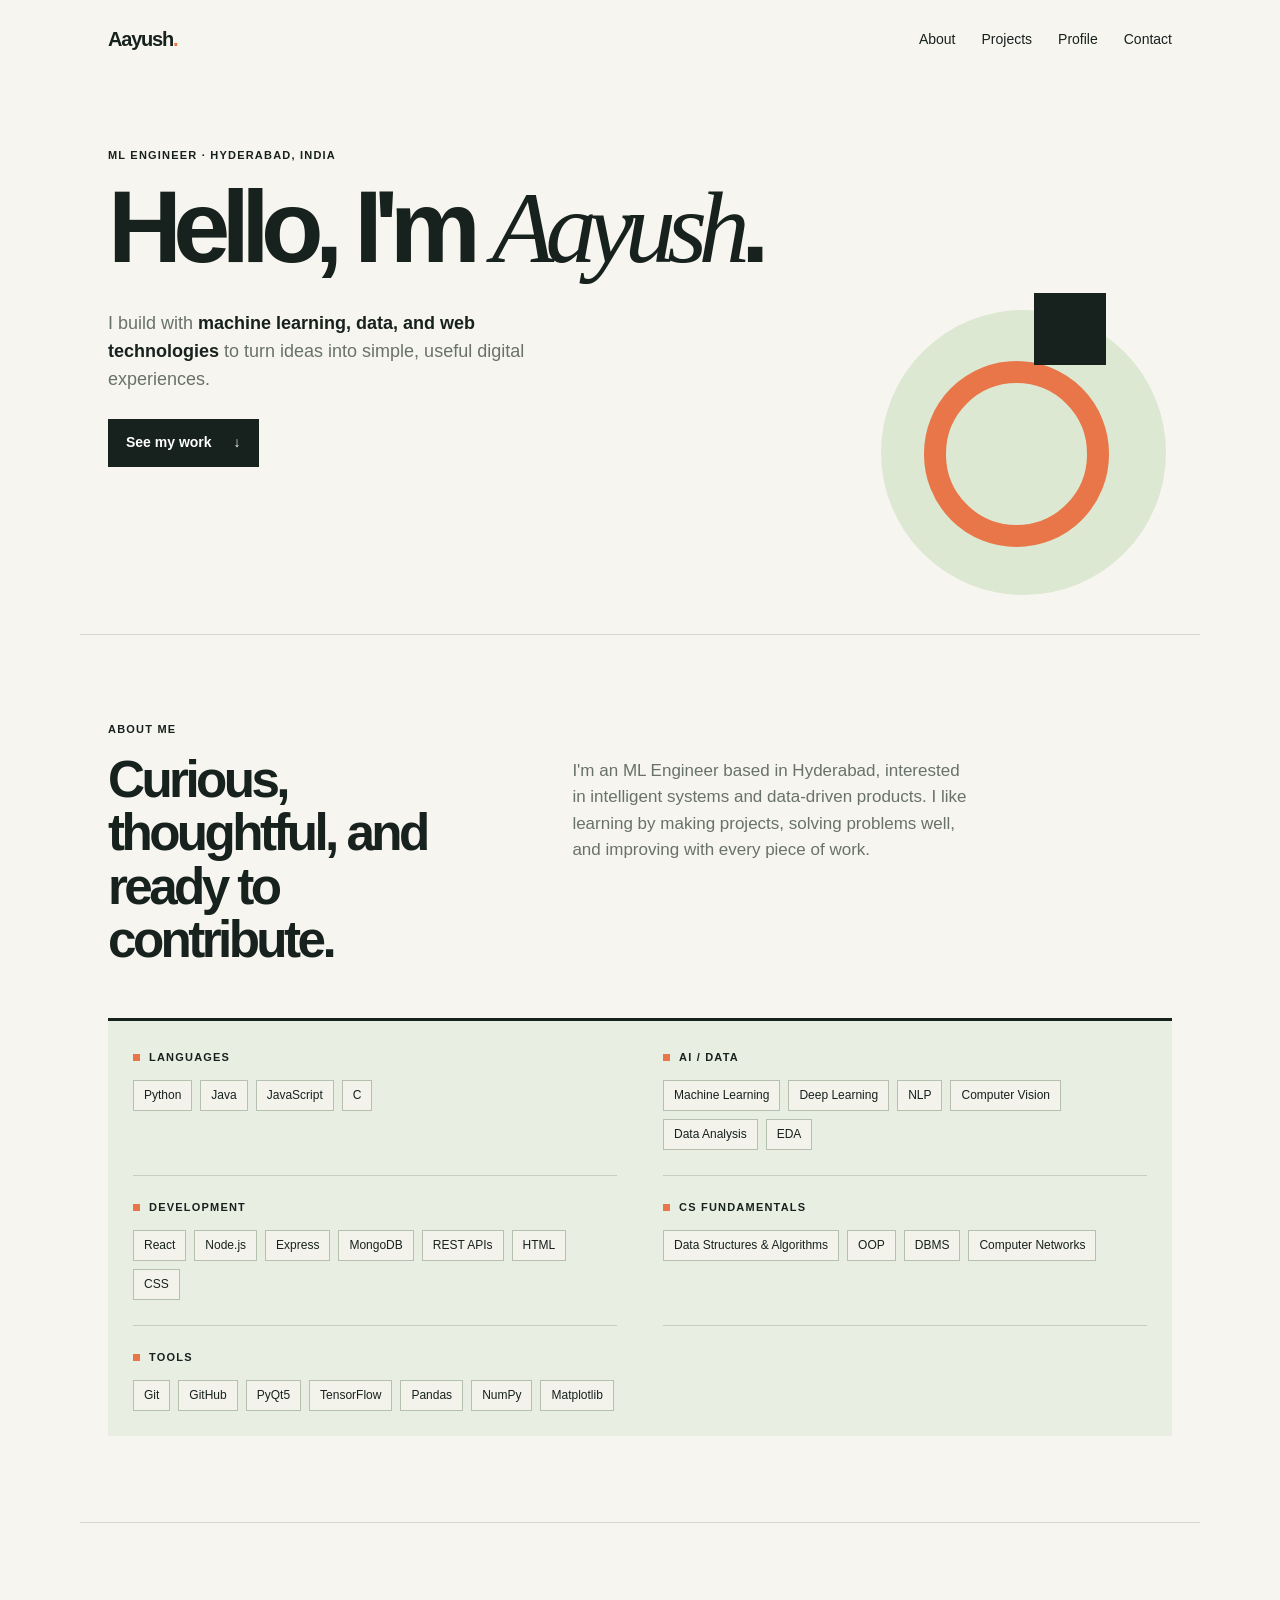
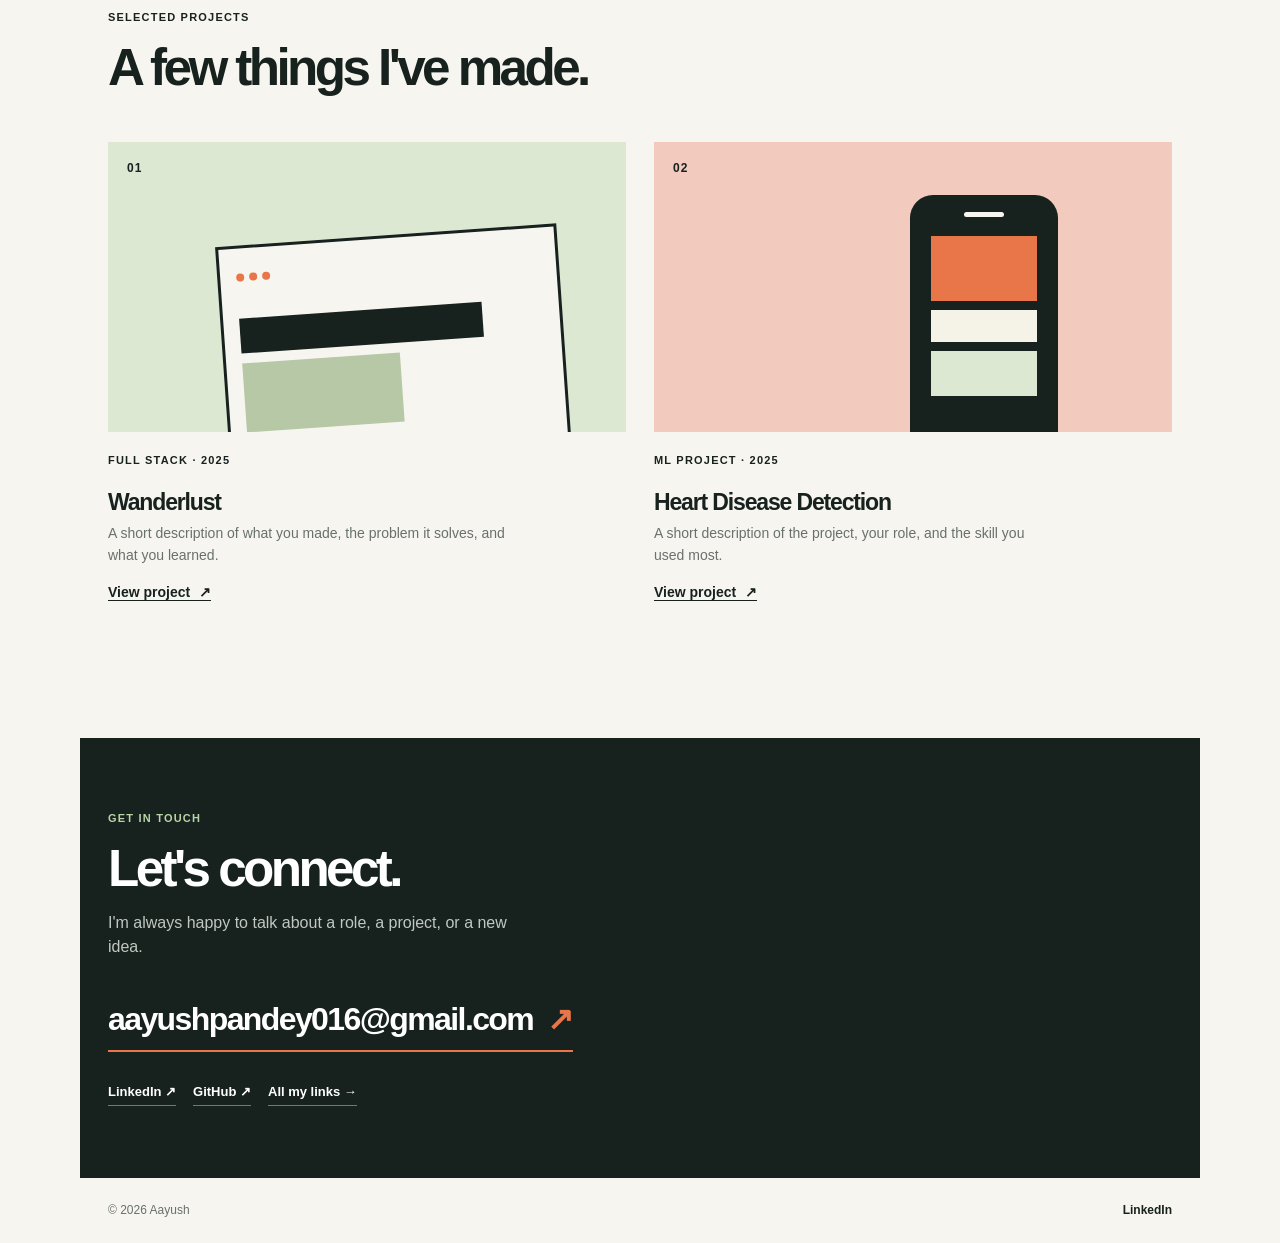
==== commit 9003ebcc: "Added new files for my portfolio" ====
--- a/index.html
+++ b/index.html
@@ -1,1751 +1,157 @@
-<<<<<<< HEAD
 <!doctype html>
 <html lang="en">
   <head>
-    <!-- ==========================================
-            META TAGS
-    =========================================== -->
-
     <meta charset="UTF-8" />
-    <meta http-equiv="X-UA-Compatible" content="IE=edge" />
     <meta name="viewport" content="width=device-width, initial-scale=1.0" />
-
-    <title>Aayush Pandey | Software Engineer</title>
-
     <meta
       name="description"
-      content="Portfolio of Aayush Pandey - Software Engineer, Full Stack Developer and AI Enthusiast."
+      content="Portfolio website for Aayush Pandey, ML Engineer."
     />
+    <meta name="theme-color" content="#17211e" />
+    <title>Aayush Pandey | ML Engineer</title>
+    <link rel="stylesheet" href="styles.css" />
+    <link rel="stylesheet" href="home-links.css" />
+    <link rel="stylesheet" href="skills.css" />
+  </head>
+  <body>
+    <a class="skip-link" href="#main">Skip to content</a>
+    <header class="header">
+      <a class="logo" href="#home">Aayush<span>.</span></a>
+      <button class="menu-button" aria-label="Open menu" aria-expanded="false">
+        Menu
+      </button>
+      <nav aria-label="Main navigation">
+        <a href="#about">About</a>
+        <a href="#work">Projects</a>
+        <a href="profile.html">Profile</a>
+        <a href="#contact">Contact</a>
+      </nav>
+    </header>
 
-    <meta
-      name="keywords"
-      content="Aayush Pandey, Portfolio, Full Stack Developer, Java, Node.js, MongoDB, Software Engineer"
-    />
+    <main id="main">
+      <section class="hero" id="home">
+        <p class="tag">ML Engineer · Hyderabad, India</p>
+        <h1>Hello, I'm <em>Aayush</em>.</h1>
+        <p class="intro">
+          I build with
+          <strong>machine learning, data, and web technologies</strong> to turn
+          ideas into simple, useful digital experiences.
+        </p>
+        <a class="button" href="#work"
+          >See my work <span aria-hidden="true">↓</span></a
+        >
+        <div class="hero-shape" aria-hidden="true"><span></span><i></i></div>
+      </section>
 
-    <meta name="author" content="Aayush Pandey" />
-
-    <!-- Google Fonts -->
-
-    <link rel="preconnect" href="https://fonts.googleapis.com" />
-
-    <link rel="preconnect" href="https://fonts.gstatic.com" crossorigin />
-
-    <link
-      href="https://fonts.googleapis.com/css2?family=Poppins:wght@300;400;500;600;700&display=swap"
-      rel="stylesheet"
-    />
-
-    <!-- Bootstrap -->
-
-    <link
-      href="https://cdn.jsdelivr.net/npm/bootstrap@5.3.8/dist/css/bootstrap.min.css"
-      rel="stylesheet"
-    />
-
-    <!-- Bootstrap Icons -->
-
-    <link
-      rel="stylesheet"
-      href="https://cdn.jsdelivr.net/npm/bootstrap-icons@1.13.1/font/bootstrap-icons.min.css"
-    />
-
-    <!-- Custom CSS -->
-
-    <link rel="stylesheet" href="css/style.css" />
-
-    <link rel="stylesheet" href="css/responsive.css" />
-  </head>
-
-  <body>
-    <div class="cursor-glow"></div>
-    <!-- ==========================================
-            SCROLL PROGRESS BAR
-    =========================================== -->
-
-    <div id="progress-bar"></div>
-
-    <!-- ==========================================
-            NAVIGATION BAR
-    =========================================== -->
-
-    <nav class="navbar navbar-expand-lg navbar-dark fixed-top">
-      <div class="container">
-        <a class="navbar-brand fw-bold" href="#">
-          Aayush<span class="text-info">.</span>
-        </a>
-
-        <button
-          class="navbar-toggler"
-          type="button"
-          data-bs-toggle="collapse"
-          data-bs-target="#navbarNav"
-        >
-          <span class="navbar-toggler-icon"></span>
-        </button>
-
-        <div class="collapse navbar-collapse" id="navbarNav">
-          <ul class="navbar-nav ms-auto">
-            <li class="nav-item">
-              <a href="#home" class="nav-link active">Home</a>
-            </li>
-
-            <li class="nav-item">
-              <a href="#about" class="nav-link">About</a>
-            </li>
-
-            <li class="nav-item">
-              <a href="#skills" class="nav-link">Skills</a>
-            </li>
-
-            <li class="nav-item">
-              <a href="#projects" class="nav-link">Projects</a>
-            </li>
-
-            <li class="nav-item">
-              <a href="#experience" class="nav-link">Experience</a>
-            </li>
-
-            <li class="nav-item">
-              <a href="#dsa" class="nav-link">DSA</a>
-            </li>
-
-            <li class="nav-item">
-              <a href="#certifications" class="nav-link">Certificates</a>
-            </li>
-
-            <li class="nav-item">
-              <a href="#contact" class="nav-link">Contact</a>
-            </li>
-          </ul>
+      <section class="section about" id="about">
+        <p class="tag">About me</p>
+        <div class="about-content">
+          <h2>Curious, thoughtful, and ready to contribute.</h2>
+          <p>
+            I'm an ML Engineer based in Hyderabad, interested in intelligent
+            systems and data-driven products. I like learning by making
+            projects, solving problems well, and improving with every piece of
+            work.
+          </p>
         </div>
-      </div>
-    </nav>
-    <!-- ==========================================
-        HERO SECTION
-=========================================== -->
-
-    <section id="home" class="hero">
-      <!-- Animated Background -->
-
-      <div class="blob blob1"></div>
-
-      <div class="blob blob2"></div>
-
-      <div class="blob blob3"></div>
-
-      <div id="particles"></div>
-
-      <div class="container">
-        <div class="row align-items-center min-vh-100">
-          <!-- LEFT SIDE -->
-
-          <div class="col-lg-7">
-            <p class="hero-subtitle">Hello, I'm</p>
-
-            <h1 class="display-3 fw-bold">
-              Aayush
-
-              <span class="text-info"> Pandey </span>
-            </h1>
-
-            <h3 class="typing-text">
-              <span id="typing"></span>
-            </h3>
-
-            <p class="hero-description">
-              I build scalable web applications, solve challenging algorithmic
-              problems and enjoy creating intelligent software solutions.
-              Passionate about Backend Development, Artificial Intelligence and
-              writing clean, maintainable code.
-            </p>
-
-            <div class="hero-buttons">
-              <a href="#projects" class="btn btn-info btn-lg">
-                View Projects
-              </a>
-
-              <a href="resume.pdf" class="btn btn-outline-light btn-lg">
-                Download Resume
-              </a>
-
-              <a href="#contact" class="btn btn-dark btn-lg border">
-                Contact Me
-              </a>
-            </div>
-
-            <div class="social-icons mt-5">
-              <a href="#">
-                <i class="bi bi-github"></i>
-              </a>
-
-              <a href="#">
-                <i class="bi bi-linkedin"></i>
-              </a>
-
-              <a href="#">
-                <i class="bi bi-envelope-fill"></i>
-              </a>
-
-              <a href="#">
-                <i class="bi bi-code-slash"></i>
-              </a>
+        <div class="skill-groups" aria-label="Technical skills">
+          <div class="skill-group">
+            <h3>Languages</h3>
+            <div>
+              <span>Python</span><span>Java</span><span>JavaScript</span
+              ><span>C</span>
             </div>
           </div>
-
-          <!-- RIGHT SIDE -->
-
-          <div class="col-lg-5 text-center">
-            <div class="hero-image">
-              <img
-                src="images/Profile (2).png"
-                alt="Aayush Pandey"
-                class="img-fluid"
-              />
+          <div class="skill-group">
+            <h3>AI / Data</h3>
+            <div>
+              <span>Machine Learning</span><span>Deep Learning</span
+              ><span>NLP</span><span>Computer Vision</span
+              ><span>Data Analysis</span><span>EDA</span>
+            </div>
+          </div>
+          <div class="skill-group">
+            <h3>Development</h3>
+            <div>
+              <span>React</span><span>Node.js</span><span>Express</span
+              ><span>MongoDB</span><span>REST APIs</span><span>HTML</span
+              ><span>CSS</span>
+            </div>
+          </div>
+          <div class="skill-group">
+            <h3>CS Fundamentals</h3>
+            <div>
+              <span>Data Structures &amp; Algorithms</span><span>OOP</span
+              ><span>DBMS</span><span>Computer Networks</span>
+            </div>
+          </div>
+          <div class="skill-group">
+            <h3>Tools</h3>
+            <div>
+              <span>Git</span><span>GitHub</span><span>PyQt5</span
+              ><span>TensorFlow</span><span>Pandas</span><span>NumPy</span
+              ><span>Matplotlib</span>
             </div>
           </div>
         </div>
-      </div>
-    </section>
-    <!-- ==========================================
-        STATS SECTION
-=========================================== -->
+      </section>
 
-    <section class="stats">
-      <div class="container">
-        <div class="row text-center">
-          <div class="col-md-3">
-            <div class="stat-box">
-              <h2 class="counter" data-target="3">0</h2>
-
-              <p>Major Projects</p>
-            </div>
-          </div>
-
-          <div class="col-md-3">
-            <div class="stat-box">
-              <h2 class="counter" data-target="2">0</h2>
-
-              <p>Internships</p>
-            </div>
-          </div>
-
-          <div class="col-md-3">
-            <div class="stat-box">
-              <h2 class="counter" data-target="75">0</h2>
-
-              <p>DSA Problems</p>
-            </div>
-          </div>
-
-          <div class="col-md-3">
-            <div class="stat-box">
-              <h2 class="counter" data-target="15">0</h2>
-
-              <p>Technologies</p>
-            </div>
-          </div>
-        </div>
-      </div>
-    </section>
-
-    <!-- ==========================================
-        ABOUT SECTION
-=========================================== -->
-
-    <section id="about" class="py-5">
-      <div class="container">
-        <!-- Section Heading -->
-
-        <div class="text-center mb-5">
-          <h2 class="section-title">About Me</h2>
-
-          <p class="section-subtitle">Get to know me better</p>
-        </div>
-
-        <div class="row align-items-center">
-          <!-- Left Side -->
-
-          <div class="col-lg-6 mb-4">
-            <h3 class="fw-bold mb-4">
-              Building software that solves real-world problems.
-            </h3>
-
-            <p>
-              I'm <strong>Aayush Pandey</strong>, a Software Engineer passionate
-              about designing scalable web applications and exploring Artificial
-              Intelligence.
-            </p>
-
-            <p>
-              I enjoy backend development, writing clean code, solving Data
-              Structures & Algorithms problems, and continuously learning modern
-              technologies.
-            </p>
-
-            <p>
-              My goal is to build impactful software while growing as a Software
-              Engineer in an innovative team.
-            </p>
-          </div>
-
-          <!-- Right Side -->
-
-          <div class="col-lg-6">
-            <div class="row g-4">
-              <div class="col-6">
-                <div class="about-card">
-                  <i class="bi bi-code-slash"></i>
-
-                  <h4>Projects</h4>
-
-                  <p>3+</p>
-                </div>
-              </div>
-
-              <div class="col-6">
-                <div class="about-card">
-                  <i class="bi bi-briefcase-fill"></i>
-
-                  <h4>Internships</h4>
-
-                  <p>2</p>
-                </div>
-              </div>
-
-              <div class="col-6">
-                <div class="about-card">
-                  <i class="bi bi-lightbulb-fill"></i>
-
-                  <h4>Technologies</h4>
-
-                  <p>15+</p>
-                </div>
-              </div>
-
-              <div class="col-6">
-                <div class="about-card">
-                  <i class="bi bi-cup-hot-fill"></i>
-
-                  <h4>Always Learning</h4>
-
-                  <p>Every Day</p>
-                </div>
+      <section class="section work" id="work">
+        <p class="tag">Selected projects</p>
+        <h2>A few things I've made.</h2>
+        <div class="project-grid">
+          <article class="project-card">
+            <div class="project-image project-one" aria-hidden="true">
+              <b>01</b>
+              <div class="browser">
+                <i></i><i></i><i></i><span></span><span></span>
               </div>
             </div>
-          </div>
-        </div>
-      </div>
-    </section>
-    <!-- ==========================================
-        SKILLS SECTION
-=========================================== -->
-
-    <section id="skills" class="py-5 hidden">
-      <div class="container">
-        <div class="text-center mb-5">
-          <h2 class="section-title">Skills</h2>
-
-          <p class="section-subtitle">Technologies I work with</p>
-        </div>
-
-        <div class="row g-4">
-          <!-- Programming -->
-
-          <div class="col-lg-3 col-md-6">
-            <div class="skill-card">
-              <i class="bi bi-file-earmark-code-fill"></i>
-
-              <h4>Programming</h4>
-
-              <span>Java</span>
-              <span>Python</span>
-              <span>JavaScript</span>
-              <span>C</span>
-            </div>
-          </div>
-
-          <!-- Frontend -->
-
-          <div class="col-lg-3 col-md-6">
-            <div class="skill-card">
-              <i class="bi bi-window"></i>
-
-              <h4>Frontend</h4>
-
-              <span>HTML5</span>
-              <span>CSS3</span>
-              <span>Bootstrap</span>
-              <span>EJS</span>
-            </div>
-          </div>
-
-          <!-- Backend -->
-
-          <div class="col-lg-3 col-md-6">
-            <div class="skill-card">
-              <i class="bi bi-hdd-network-fill"></i>
-
-              <h4>Backend</h4>
-
-              <span>Node.js</span>
-              <span>Express.js</span>
-            </div>
-          </div>
-
-          <!-- Database -->
-
-          <div class="col-lg-3 col-md-6">
-            <div class="skill-card">
-              <i class="bi bi-database-fill"></i>
-
-              <h4>Database</h4>
-
-              <span>MongoDB</span>
-              <span>SQL</span>
-            </div>
-          </div>
-        </div>
-
-        <div class="row mt-4 g-4">
-          <!-- Tools -->
-
-          <div class="col-12">
-            <div class="skill-card">
-              <h4 class="mb-4">Tools & Technologies</h4>
-
-              <div class="tool-badges">
-                <span>Git</span>
-                <span>GitHub</span>
-                <span>VS Code</span>
-                <span>Postman</span>
-                <span>PyQt5</span>
-                <span>Pandas</span>
-                <span>Matplotlib</span>
+            <p class="project-label">Full Stack · 2025</p>
+            <h3>Wanderlust</h3>
+            <p>
+              A short description of what you made, the problem it solves, and
+              what you learned.
+            </p>
+            <a href="">View project <span aria-hidden="true">↗</span></a>
+          </article>
+          <article class="project-card">
+            <div class="project-image project-two" aria-hidden="true">
+              <b>02</b>
+              <div class="phone">
+                <i></i><span></span><span></span><span></span>
               </div>
             </div>
-          </div>
+            <p class="project-label">ML Project · 2025</p>
+            <h3>Heart Disease Detection</h3>
+            <p>
+              A short description of the project, your role, and the skill you
+              used most.
+            </p>
+            <a href="">View project <span aria-hidden="true">↗</span></a>
+          </article>
         </div>
-      </div>
-    </section>
-    <!-- ==========================================
-        PROJECTS SECTION
-=========================================== -->
+      </section>
 
-    <section id="projects" class="py-5 hidden">
-      <div class="container">
-        <div class="text-center mb-5">
-          <h2 class="section-title">Featured Projects</h2>
-
-          <p class="section-subtitle">Some things I've built</p>
+      <section class="contact" id="contact">
+        <p class="tag">Get in touch</p>
+        <h2>Let's connect.</h2>
+        <p>I'm always happy to talk about a role, a project, or a new idea.</p>
+        <a class="email" href="mailto:aayushpandey016@gmail.com"
+          >aayushpandey016@gmail.com <span aria-hidden="true">↗</span></a
+        >
+        <div class="quick-links" aria-label="Professional links">
+          <a href="https://www.linkedin.com/in/aayu28">LinkedIn ↗</a>
+          <a href="https://github.com/Aayush016">GitHub ↗</a>
+          <a href="profile.html">All my links →</a>
         </div>
-
-        <div class="row g-4">
-          <!-- WanderLust -->
-
-          <div class="col-lg-4">
-            <div class="project-card">
-              <img
-                src="images/projects/wanderlust.png"
-                class="img-fluid"
-                alt="WanderLust"
-              />
-
-              <div class="project-content">
-                <h3>WanderLust</h3>
-
-                <p>
-                  A full-stack Airbnb-inspired accommodation booking platform
-                  with authentication, authorization, reviews, image uploads,
-                  interactive maps and CRUD functionality.
-                </p>
-
-                <div class="project-tags">
-                  <span>Node.js</span>
-                  <span>Express</span>
-                  <span>MongoDB</span>
-                  <span>EJS</span>
-                </div>
-
-                <div class="mt-4">
-                  <a href="#" class="btn btn-info"> Live Demo </a>
-
-                  <a href="#" class="btn btn-outline-light"> GitHub </a>
-                </div>
-              </div>
-            </div>
-          </div>
-
-          <!-- DRDO -->
-
-          <div class="col-lg-4">
-            <div class="project-card">
-              <img
-                src="images/projects/drdo.png"
-                class="img-fluid"
-                alt="DRDO Project"
-              />
-
-              <div class="project-content">
-                <h3>DRDO Python GUI</h3>
-
-                <p>
-                  Python GUI application for generation, analysis and
-                  visualization of Polyphase Modulation signals.
-                </p>
-
-                <div class="project-tags">
-                  <span>Python</span>
-                  <span>PyQt5</span>
-                  <span>Pandas</span>
-                  <span>Matplotlib</span>
-                </div>
-              </div>
-            </div>
-          </div>
-
-          <!-- Heart Disease -->
-
-          <div class="col-lg-4">
-            <div class="project-card">
-              <img
-                src="images/projects/heart_disease.png"
-                class="img-fluid"
-                alt="Heart Disease"
-              />
-
-              <div class="project-content">
-                <h3>Heart Disease Prediction</h3>
-
-                <p>
-                  Machine Learning model for predicting heart disease
-                  probability using patient medical records.
-                </p>
-
-                <div class="project-tags">
-                  <span>Python</span>
-                  <span>Pandas</span>
-                  <span>Scikit-Learn</span>
-                </div>
-              </div>
-            </div>
-          </div>
-        </div>
-      </div>
-    </section>
-    <div class="text-center mt-5">
-      <a href="#" class="btn btn-outline-info btn-lg">
-        View All Projects
-
-        <i class="bi bi-arrow-right"></i>
-      </a>
-    </div>
-
-    <!-- ==========================================
-        EXPERIENCE SECTION
-=========================================== -->
-
-    <section id="experience" class="py-5 hidden">
-      <div class="container">
-        <div class="text-center mb-5">
-          <h2 class="section-title">Experience</h2>
-
-          <p class="section-subtitle">My professional journey</p>
-        </div>
-
-        <div class="timeline">
-          <!-- DRDO -->
-
-          <div class="timeline-item">
-            <div class="timeline-dot"></div>
-
-            <div class="timeline-content">
-              <h3>DRDO Internship</h3>
-
-              <h5>
-                Generation, Analysis and Visualization of Polyphase Modulations
-                using Python GUI
-              </h5>
-
-              <ul>
-                <li>Developed Python GUI applications using PyQt5.</li>
-
-                <li>Generated and analyzed Polyphase Modulation signals.</li>
-
-                <li>Visualized noisy radio signals using multiple plots.</li>
-
-                <li>Worked with Pandas and Matplotlib for signal analysis.</li>
-              </ul>
-            </div>
-          </div>
-
-          <!-- 3Zen -->
-
-          <div class="timeline-item">
-            <div class="timeline-dot"></div>
-
-            <div class="timeline-content">
-              <h3>3Zen Consulting</h3>
-
-              <h5>Digital Marketing Intern</h5>
-
-              <ul>
-                <li>Worked on SEO optimization.</li>
-
-                <li>Improved digital marketing campaigns.</li>
-
-                <li>Learned office workflow and collaboration.</li>
-              </ul>
-            </div>
-          </div>
-        </div>
-      </div>
-    </section>
-    <!-- ==========================================
-        DSA SECTION
-=========================================== -->
-
-    <section id="dsa" class="py-5 hidden">
-      <div class="container">
-        <div class="text-center mb-5">
-          <h2 class="section-title">Data Structures & Algorithms</h2>
-
-          <p class="section-subtitle">
-            Consistent problem solving and continuous learning.
-          </p>
-        </div>
-
-        <div class="row">
-          <div class="col-lg-6">
-            <div class="dsa-card">
-              <h3>My Journey</h3>
-
-              <p>
-                I regularly practice Data Structures & Algorithms to strengthen
-                problem-solving skills and improve coding efficiency.
-              </p>
-
-              <div class="mt-4">
-                <a href="#" class="btn btn-info"> GitHub Repository </a>
-
-                <a
-                  href="https://leetcode.com/u/_aayush_562/"
-                  class="btn btn-outline-light"
-                >
-                  LeetCode
-                </a>
-              </div>
-            </div>
-          </div>
-
-          <div class="col-lg-6">
-            <div class="dsa-card">
-              <h4 class="mb-3">Topics Covered</h4>
-
-              <div class="mb-3">
-                <label>Arrays</label>
-
-                <div class="progress">
-                  <div class="progress-bar" style="width: 65%"></div>
-                </div>
-              </div>
-
-              <div class="mb-3">
-                <label>Strings</label>
-
-                <div class="progress">
-                  <div class="progress-bar" style="width: 55%"></div>
-                </div>
-              </div>
-
-              <div class="mb-3">
-                <label>Linked Lists</label>
-
-                <div class="progress">
-                  <div class="progress-bar" style="width: 50%"></div>
-                </div>
-              </div>
-
-              <div class="mb-3">
-                <label>Trees</label>
-
-                <div class="progress">
-                  <div class="progress-bar" style="width: 10%"></div>
-                </div>
-              </div>
-
-              <div class="mb-3">
-                <label>Graphs</label>
-
-                <div class="progress">
-                  <div class="progress-bar" style="width: 0%"></div>
-                </div>
-              </div>
-
-              <div class="mb-3">
-                <label>Dynamic Programming</label>
-
-                <div class="progress">
-                  <div class="progress-bar" style="width: 0%"></div>
-                </div>
-              </div>
-            </div>
-          </div>
-        </div>
-      </div>
-    </section>
-    <!-- ==========================================
-        CERTIFICATIONS
-=========================================== -->
-
-    <section id="certifications" class="py-5 hidden">
-      <div class="container">
-        <div class="text-center mb-5">
-          <h2 class="section-title">Certifications</h2>
-        </div>
-
-        <div class="row g-4">
-          <div class="col-md-4">
-            <div class="certificate-card">
-              <i class="bi bi-award-fill"></i>
-
-              <h4>Generative AI Workshop</h4>
-
-              <p>Hands-on workshop on modern AI tools and applications.</p>
-            </div>
-          </div>
-
-          <div class="col-md-4">
-            <div class="certificate-card">
-              <i class="bi bi-award-fill"></i>
-
-              <h4>Zoho Young Creators Program</h4>
-
-              <p>Software development and problem-solving program.</p>
-            </div>
-          </div>
-
-          <div class="col-md-4">
-            <div class="certificate-card">
-              <i class="bi bi-award-fill"></i>
-
-              <h4>More Coming Soon</h4>
-
-              <p>Continuously learning and earning certifications.</p>
-            </div>
-          </div>
-        </div>
-      </div>
-    </section>
-    <!-- ==========================================
-        CONTACT
-=========================================== -->
-
-    <section id="contact" class="py-5 hidden">
-      <div class="container">
-        <div class="text-center mb-5">
-          <h2 class="section-title">Contact Me</h2>
-
-          <p class="section-subtitle">Let's build something together.</p>
-        </div>
-
-        <div class="row">
-          <div class="col-lg-6">
-            <h3>Get In Touch</h3>
-
-            <p>
-              Feel free to reach out for opportunities, collaborations or just a
-              friendly chat.
-            </p>
-
-            <!-- Email -->
-            <p>
-              <a
-                href="mailto:aayushpandey016@gmail.com"
-                class="text-decoration-none text-light"
-              >
-                <i class="bi bi-envelope-fill"></i> aayushpandey016@gmail.com
-              </a>
-            </p>
-
-            <!-- GitHub -->
-            <p>
-              <a
-                href="https://github.com/Aayush016"
-                target="_blank"
-                class="text-light text-decoration-none"
-              >
-                <i class="bi bi-github"></i> GitHub
-              </a>
-            </p>
-
-            <!-- LinkedIn -->
-            <p>
-              <a
-                href="https://www.linkedin.com/in/aayu28/"
-                target="_blank"
-                class="text-decoration-none text-light"
-              >
-                <i class="bi bi-linkedin"></i> LinkedIn
-              </a>
-            </p>
-
-            <a href="resume.pdf" class="btn btn-info mt-3"> Download Resume </a>
-          </div>
-
-          <div class="col-lg-6">
-            <form id="contact-form">
-              <input
-                id="name"
-                name="name"
-                type="text"
-                class="form-control mb-3"
-                placeholder="Your Name"
-                required
-              />
-
-              <input
-                id="email"
-                name="email"
-                type="email"
-                class="form-control mb-3"
-                placeholder="Email"
-                required
-              />
-
-              <input
-                id="subject"
-                name="subject"
-                type="text"
-                class="form-control mb-3"
-                placeholder="Subject"
-                required
-              />
-
-              <textarea
-                id="message"
-                name="message"
-                rows="5"
-                class="form-control mb-3"
-                placeholder="Message"
-                required
-              ></textarea>
-
-              <button type="submit" class="btn btn-info">Send Message</button>
-            </form>
-          </div>
-        </div>
-      </div>
-    </section>
-    <!-- ==========================================
-        FOOTER
-=========================================== -->
+      </section>
+    </main>
 
     <footer>
-      <div class="container">
-        <div class="text-center">
-          <h4>Aayush Pandey</h4>
-
-          <p>Designed & Built by Aayush Pandey © 2026</p>
-
-          <div class="footer-icons">
-            <a href="https://github.com/Aayush016"
-              ><i class="bi bi-github"></i
-            ></a>
-
-            <a href="https://www.linkedin.com/in/aayu28/"
-              ><i class="bi bi-linkedin"></i
-            ></a>
-
-            <a href="mailto:aayushpandey016@gmail.com"
-              ><i class="bi bi-envelope-fill"></i
-            ></a>
-          </div>
-        </div>
-      </div>
+      <span>© <span id="year"></span> Aayush</span
+      ><a href="https://www.linkedin.com/in/aayu28">LinkedIn</a>
     </footer>
-    <button id="backToTop">
-      <i class="bi bi-arrow-up"></i>
-    </button>
-
-    <script src="https://cdn.jsdelivr.net/npm/bootstrap@5.3.8/dist/js/bootstrap.bundle.min.js"></script>
-
-    <script src="js/script.js"></script>
-    <script src="js/animations.js"></script>
+    <script src="script.js"></script>
   </body>
 </html>
-=======
-<!doctype html>
-<html lang="en">
-  <head>
-    <!-- ==========================================
-            META TAGS
-    =========================================== -->
-
-    <meta charset="UTF-8" />
-    <meta http-equiv="X-UA-Compatible" content="IE=edge" />
-    <meta name="viewport" content="width=device-width, initial-scale=1.0" />
-
-    <title>Aayush Pandey | Software Engineer</title>
-
-    <meta
-      name="description"
-      content="Portfolio of Aayush Pandey - Software Engineer, Full Stack Developer and AI Enthusiast."
-    />
-
-    <meta
-      name="keywords"
-      content="Aayush Pandey, Portfolio, Full Stack Developer, Java, Node.js, MongoDB, Software Engineer"
-    />
-
-    <meta name="author" content="Aayush Pandey" />
-
-    <!-- Google Fonts -->
-
-    <link rel="preconnect" href="https://fonts.googleapis.com" />
-
-    <link rel="preconnect" href="https://fonts.gstatic.com" crossorigin />
-
-    <link
-      href="https://fonts.googleapis.com/css2?family=Poppins:wght@300;400;500;600;700&display=swap"
-      rel="stylesheet"
-    />
-
-    <!-- Bootstrap -->
-
-    <link
-      href="https://cdn.jsdelivr.net/npm/bootstrap@5.3.8/dist/css/bootstrap.min.css"
-      rel="stylesheet"
-    />
-
-    <!-- Bootstrap Icons -->
-
-    <link
-      rel="stylesheet"
-      href="https://cdn.jsdelivr.net/npm/bootstrap-icons@1.13.1/font/bootstrap-icons.min.css"
-    />
-
-    <!-- Custom CSS -->
-
-    <link rel="stylesheet" href="css/style.css" />
-
-    <link rel="stylesheet" href="css/responsive.css" />
-  </head>
-
-  <body>
-    <div class="cursor-glow"></div>
-    <!-- ==========================================
-            SCROLL PROGRESS BAR
-    =========================================== -->
-
-    <div id="progress-bar"></div>
-
-    <!-- ==========================================
-            NAVIGATION BAR
-    =========================================== -->
-
-    <nav class="navbar navbar-expand-lg navbar-dark fixed-top">
-      <div class="container">
-        <a class="navbar-brand fw-bold" href="#">
-          Aayush<span class="text-info">.</span>
-        </a>
-
-        <button
-          class="navbar-toggler"
-          type="button"
-          data-bs-toggle="collapse"
-          data-bs-target="#navbarNav"
-        >
-          <span class="navbar-toggler-icon"></span>
-        </button>
-
-        <div class="collapse navbar-collapse" id="navbarNav">
-          <ul class="navbar-nav ms-auto">
-            <li class="nav-item">
-              <a href="#home" class="nav-link active">Home</a>
-            </li>
-
-            <li class="nav-item">
-              <a href="#about" class="nav-link">About</a>
-            </li>
-
-            <li class="nav-item">
-              <a href="#skills" class="nav-link">Skills</a>
-            </li>
-
-            <li class="nav-item">
-              <a href="#projects" class="nav-link">Projects</a>
-            </li>
-
-            <li class="nav-item">
-              <a href="#experience" class="nav-link">Experience</a>
-            </li>
-
-            <li class="nav-item">
-              <a href="#dsa" class="nav-link">DSA</a>
-            </li>
-
-            <li class="nav-item">
-              <a href="#certifications" class="nav-link">Certificates</a>
-            </li>
-
-            <li class="nav-item">
-              <a href="#contact" class="nav-link">Contact</a>
-            </li>
-          </ul>
-        </div>
-      </div>
-    </nav>
-    <!-- ==========================================
-        HERO SECTION
-=========================================== -->
-
-    <section id="home" class="hero">
-      <!-- Animated Background -->
-
-      <div class="blob blob1"></div>
-
-      <div class="blob blob2"></div>
-
-      <div class="blob blob3"></div>
-
-      <div id="particles"></div>
-
-      <div class="container">
-        <div class="row align-items-center min-vh-100">
-          <!-- LEFT SIDE -->
-
-          <div class="col-lg-7">
-            <p class="hero-subtitle">Hello, I'm</p>
-
-            <h1 class="display-3 fw-bold">
-              Aayush
-
-              <span class="text-info"> Pandey </span>
-            </h1>
-
-            <h3 class="typing-text">
-              <span id="typing"></span>
-            </h3>
-
-            <p class="hero-description">
-              I build scalable web applications, solve challenging algorithmic
-              problems and enjoy creating intelligent software solutions.
-              Passionate about Backend Development, Artificial Intelligence and
-              writing clean, maintainable code.
-            </p>
-
-            <div class="hero-buttons">
-              <a href="#projects" class="btn btn-info btn-lg">
-                View Projects
-              </a>
-
-              <a href="resume.pdf" class="btn btn-outline-light btn-lg">
-                Download Resume
-              </a>
-
-              <a href="#contact" class="btn btn-dark btn-lg border">
-                Contact Me
-              </a>
-            </div>
-
-            <div class="social-icons mt-5">
-              <a href="#">
-                <i class="bi bi-github"></i>
-              </a>
-
-              <a href="#">
-                <i class="bi bi-linkedin"></i>
-              </a>
-
-              <a href="#">
-                <i class="bi bi-envelope-fill"></i>
-              </a>
-
-              <a href="#">
-                <i class="bi bi-code-slash"></i>
-              </a>
-            </div>
-          </div>
-
-          <!-- RIGHT SIDE -->
-
-          <div class="col-lg-5 text-center">
-            <div class="hero-image">
-              <img
-                src="images/Profile (2).png"
-                alt="Aayush Pandey"
-                class="img-fluid"
-              />
-            </div>
-          </div>
-        </div>
-      </div>
-    </section>
-    <!-- ==========================================
-        STATS SECTION
-=========================================== -->
-
-    <section class="stats">
-      <div class="container">
-        <div class="row text-center">
-          <div class="col-md-3">
-            <div class="stat-box">
-              <h2 class="counter" data-target="3">0</h2>
-
-              <p>Major Projects</p>
-            </div>
-          </div>
-
-          <div class="col-md-3">
-            <div class="stat-box">
-              <h2 class="counter" data-target="2">0</h2>
-
-              <p>Internships</p>
-            </div>
-          </div>
-
-          <div class="col-md-3">
-            <div class="stat-box">
-              <h2 class="counter" data-target="75">0</h2>
-
-              <p>DSA Problems</p>
-            </div>
-          </div>
-
-          <div class="col-md-3">
-            <div class="stat-box">
-              <h2 class="counter" data-target="15">0</h2>
-
-              <p>Technologies</p>
-            </div>
-          </div>
-        </div>
-      </div>
-    </section>
-
-    <!-- ==========================================
-        ABOUT SECTION
-=========================================== -->
-
-    <section id="about" class="py-5">
-      <div class="container">
-        <!-- Section Heading -->
-
-        <div class="text-center mb-5">
-          <h2 class="section-title">About Me</h2>
-
-          <p class="section-subtitle">Get to know me better</p>
-        </div>
-
-        <div class="row align-items-center">
-          <!-- Left Side -->
-
-          <div class="col-lg-6 mb-4">
-            <h3 class="fw-bold mb-4">
-              Building software that solves real-world problems.
-            </h3>
-
-            <p>
-              I'm <strong>Aayush Pandey</strong>, a Software Engineer passionate
-              about designing scalable web applications and exploring Artificial
-              Intelligence.
-            </p>
-
-            <p>
-              I enjoy backend development, writing clean code, solving Data
-              Structures & Algorithms problems, and continuously learning modern
-              technologies.
-            </p>
-
-            <p>
-              My goal is to build impactful software while growing as a Software
-              Engineer in an innovative team.
-            </p>
-          </div>
-
-          <!-- Right Side -->
-
-          <div class="col-lg-6">
-            <div class="row g-4">
-              <div class="col-6">
-                <div class="about-card">
-                  <i class="bi bi-code-slash"></i>
-
-                  <h4>Projects</h4>
-
-                  <p>3+</p>
-                </div>
-              </div>
-
-              <div class="col-6">
-                <div class="about-card">
-                  <i class="bi bi-briefcase-fill"></i>
-
-                  <h4>Internships</h4>
-
-                  <p>2</p>
-                </div>
-              </div>
-
-              <div class="col-6">
-                <div class="about-card">
-                  <i class="bi bi-lightbulb-fill"></i>
-
-                  <h4>Technologies</h4>
-
-                  <p>15+</p>
-                </div>
-              </div>
-
-              <div class="col-6">
-                <div class="about-card">
-                  <i class="bi bi-cup-hot-fill"></i>
-
-                  <h4>Always Learning</h4>
-
-                  <p>Every Day</p>
-                </div>
-              </div>
-            </div>
-          </div>
-        </div>
-      </div>
-    </section>
-    <!-- ==========================================
-        SKILLS SECTION
-=========================================== -->
-
-    <section id="skills" class="py-5 hidden">
-      <div class="container">
-        <div class="text-center mb-5">
-          <h2 class="section-title">Skills</h2>
-
-          <p class="section-subtitle">Technologies I work with</p>
-        </div>
-
-        <div class="row g-4">
-          <!-- Programming -->
-
-          <div class="col-lg-3 col-md-6">
-            <div class="skill-card">
-              <i class="bi bi-file-earmark-code-fill"></i>
-
-              <h4>Programming</h4>
-
-              <span>Java</span>
-              <span>Python</span>
-              <span>JavaScript</span>
-              <span>C</span>
-            </div>
-          </div>
-
-          <!-- Frontend -->
-
-          <div class="col-lg-3 col-md-6">
-            <div class="skill-card">
-              <i class="bi bi-window"></i>
-
-              <h4>Frontend</h4>
-
-              <span>HTML5</span>
-              <span>CSS3</span>
-              <span>Bootstrap</span>
-              <span>EJS</span>
-            </div>
-          </div>
-
-          <!-- Backend -->
-
-          <div class="col-lg-3 col-md-6">
-            <div class="skill-card">
-              <i class="bi bi-hdd-network-fill"></i>
-
-              <h4>Backend</h4>
-
-              <span>Node.js</span>
-              <span>Express.js</span>
-            </div>
-          </div>
-
-          <!-- Database -->
-
-          <div class="col-lg-3 col-md-6">
-            <div class="skill-card">
-              <i class="bi bi-database-fill"></i>
-
-              <h4>Database</h4>
-
-              <span>MongoDB</span>
-              <span>SQL</span>
-            </div>
-          </div>
-        </div>
-
-        <div class="row mt-4 g-4">
-          <!-- Tools -->
-
-          <div class="col-12">
-            <div class="skill-card">
-              <h4 class="mb-4">Tools & Technologies</h4>
-
-              <div class="tool-badges">
-                <span>Git</span>
-                <span>GitHub</span>
-                <span>VS Code</span>
-                <span>Postman</span>
-                <span>PyQt5</span>
-                <span>Pandas</span>
-                <span>Matplotlib</span>
-              </div>
-            </div>
-          </div>
-        </div>
-      </div>
-    </section>
-    <!-- ==========================================
-        PROJECTS SECTION
-=========================================== -->
-
-    <section id="projects" class="py-5 hidden">
-      <div class="container">
-        <div class="text-center mb-5">
-          <h2 class="section-title">Featured Projects</h2>
-
-          <p class="section-subtitle">Some things I've built</p>
-        </div>
-
-        <div class="row g-4">
-          <!-- WanderLust -->
-
-          <div class="col-lg-4">
-            <div class="project-card">
-              <img
-                src="images/projects/wanderlust.png"
-                class="img-fluid"
-                alt="WanderLust"
-              />
-
-              <div class="project-content">
-                <h3>WanderLust</h3>
-
-                <p>
-                  A full-stack Airbnb-inspired accommodation booking platform
-                  with authentication, authorization, reviews, image uploads,
-                  interactive maps and CRUD functionality.
-                </p>
-
-                <div class="project-tags">
-                  <span>Node.js</span>
-                  <span>Express</span>
-                  <span>MongoDB</span>
-                  <span>EJS</span>
-                </div>
-
-                <div class="mt-4">
-                  <a href="#" class="btn btn-info"> Live Demo </a>
-
-                  <a href="#" class="btn btn-outline-light"> GitHub </a>
-                </div>
-              </div>
-            </div>
-          </div>
-
-          <!-- DRDO -->
-
-          <div class="col-lg-4">
-            <div class="project-card">
-              <img
-                src="images/projects/drdo.png"
-                class="img-fluid"
-                alt="DRDO Project"
-              />
-
-              <div class="project-content">
-                <h3>DRDO Python GUI</h3>
-
-                <p>
-                  Python GUI application for generation, analysis and
-                  visualization of Polyphase Modulation signals.
-                </p>
-
-                <div class="project-tags">
-                  <span>Python</span>
-                  <span>PyQt5</span>
-                  <span>Pandas</span>
-                  <span>Matplotlib</span>
-                </div>
-              </div>
-            </div>
-          </div>
-
-          <!-- Heart Disease -->
-
-          <div class="col-lg-4">
-            <div class="project-card">
-              <img
-                src="images/projects/heart_disease.png"
-                class="img-fluid"
-                alt="Heart Disease"
-              />
-
-              <div class="project-content">
-                <h3>Heart Disease Prediction</h3>
-
-                <p>
-                  Machine Learning model for predicting heart disease
-                  probability using patient medical records.
-                </p>
-
-                <div class="project-tags">
-                  <span>Python</span>
-                  <span>Pandas</span>
-                  <span>Scikit-Learn</span>
-                </div>
-              </div>
-            </div>
-          </div>
-        </div>
-      </div>
-    </section>
-    <div class="text-center mt-5">
-      <a href="#" class="btn btn-outline-info btn-lg">
-        View All Projects
-
-        <i class="bi bi-arrow-right"></i>
-      </a>
-    </div>
-
-    <!-- ==========================================
-        EXPERIENCE SECTION
-=========================================== -->
-
-    <section id="experience" class="py-5 hidden">
-      <div class="container">
-        <div class="text-center mb-5">
-          <h2 class="section-title">Experience</h2>
-
-          <p class="section-subtitle">My professional journey</p>
-        </div>
-
-        <div class="timeline">
-          <!-- DRDO -->
-
-          <div class="timeline-item">
-            <div class="timeline-dot"></div>
-
-            <div class="timeline-content">
-              <h3>DRDO Internship</h3>
-
-              <h5>
-                Generation, Analysis and Visualization of Polyphase Modulations
-                using Python GUI
-              </h5>
-
-              <ul>
-                <li>Developed Python GUI applications using PyQt5.</li>
-
-                <li>Generated and analyzed Polyphase Modulation signals.</li>
-
-                <li>Visualized noisy radio signals using multiple plots.</li>
-
-                <li>Worked with Pandas and Matplotlib for signal analysis.</li>
-              </ul>
-            </div>
-          </div>
-
-          <!-- 3Zen -->
-
-          <div class="timeline-item">
-            <div class="timeline-dot"></div>
-
-            <div class="timeline-content">
-              <h3>3Zen Consulting</h3>
-
-              <h5>Digital Marketing Intern</h5>
-
-              <ul>
-                <li>Worked on SEO optimization.</li>
-
-                <li>Improved digital marketing campaigns.</li>
-
-                <li>Learned office workflow and collaboration.</li>
-              </ul>
-            </div>
-          </div>
-        </div>
-      </div>
-    </section>
-    <!-- ==========================================
-        DSA SECTION
-=========================================== -->
-
-    <section id="dsa" class="py-5 hidden">
-      <div class="container">
-        <div class="text-center mb-5">
-          <h2 class="section-title">Data Structures & Algorithms</h2>
-
-          <p class="section-subtitle">
-            Consistent problem solving and continuous learning.
-          </p>
-        </div>
-
-        <div class="row">
-          <div class="col-lg-6">
-            <div class="dsa-card">
-              <h3>My Journey</h3>
-
-              <p>
-                I regularly practice Data Structures & Algorithms to strengthen
-                problem-solving skills and improve coding efficiency.
-              </p>
-
-              <div class="mt-4">
-                <a href="#" class="btn btn-info"> GitHub Repository </a>
-
-                <a
-                  href="https://leetcode.com/u/_aayush_562/"
-                  class="btn btn-outline-light"
-                >
-                  LeetCode
-                </a>
-              </div>
-            </div>
-          </div>
-
-          <div class="col-lg-6">
-            <div class="dsa-card">
-              <h4 class="mb-3">Topics Covered</h4>
-
-              <div class="mb-3">
-                <label>Arrays</label>
-
-                <div class="progress">
-                  <div class="progress-bar" style="width: 65%"></div>
-                </div>
-              </div>
-
-              <div class="mb-3">
-                <label>Strings</label>
-
-                <div class="progress">
-                  <div class="progress-bar" style="width: 55%"></div>
-                </div>
-              </div>
-
-              <div class="mb-3">
-                <label>Linked Lists</label>
-
-                <div class="progress">
-                  <div class="progress-bar" style="width: 50%"></div>
-                </div>
-              </div>
-
-              <div class="mb-3">
-                <label>Trees</label>
-
-                <div class="progress">
-                  <div class="progress-bar" style="width: 10%"></div>
-                </div>
-              </div>
-
-              <div class="mb-3">
-                <label>Graphs</label>
-
-                <div class="progress">
-                  <div class="progress-bar" style="width: 0%"></div>
-                </div>
-              </div>
-
-              <div class="mb-3">
-                <label>Dynamic Programming</label>
-
-                <div class="progress">
-                  <div class="progress-bar" style="width: 0%"></div>
-                </div>
-              </div>
-            </div>
-          </div>
-        </div>
-      </div>
-    </section>
-    <!-- ==========================================
-        CERTIFICATIONS
-=========================================== -->
-
-    <section id="certifications" class="py-5 hidden">
-      <div class="container">
-        <div class="text-center mb-5">
-          <h2 class="section-title">Certifications</h2>
-        </div>
-
-        <div class="row g-4">
-          <div class="col-md-4">
-            <div class="certificate-card">
-              <i class="bi bi-award-fill"></i>
-
-              <h4>Generative AI Workshop</h4>
-
-              <p>Hands-on workshop on modern AI tools and applications.</p>
-            </div>
-          </div>
-
-          <div class="col-md-4">
-            <div class="certificate-card">
-              <i class="bi bi-award-fill"></i>
-
-              <h4>Zoho Young Creators Program</h4>
-
-              <p>Software development and problem-solving program.</p>
-            </div>
-          </div>
-
-          <div class="col-md-4">
-            <div class="certificate-card">
-              <i class="bi bi-award-fill"></i>
-
-              <h4>More Coming Soon</h4>
-
-              <p>Continuously learning and earning certifications.</p>
-            </div>
-          </div>
-        </div>
-      </div>
-    </section>
-    <!-- ==========================================
-        CONTACT
-=========================================== -->
-
-    <section id="contact" class="py-5 hidden">
-      <div class="container">
-        <div class="text-center mb-5">
-          <h2 class="section-title">Contact Me</h2>
-
-          <p class="section-subtitle">Let's build something together.</p>
-        </div>
-
-        <div class="row">
-          <div class="col-lg-6">
-            <h3>Get In Touch</h3>
-
-            <p>
-              Feel free to reach out for opportunities, collaborations or just a
-              friendly chat.
-            </p>
-
-            <!-- Email -->
-            <p>
-              <a
-                href="mailto:aayushpandey016@gmail.com"
-                class="text-decoration-none text-light"
-              >
-                <i class="bi bi-envelope-fill"></i> aayushpandey016@gmail.com
-              </a>
-            </p>
-
-            <!-- GitHub -->
-            <p>
-              <a
-                href="https://github.com/Aayush016"
-                target="_blank"
-                class="text-light text-decoration-none"
-              >
-                <i class="bi bi-github"></i> GitHub
-              </a>
-            </p>
-
-            <!-- LinkedIn -->
-            <p>
-              <a
-                href="https://www.linkedin.com/in/aayu28/"
-                target="_blank"
-                class="text-decoration-none text-light"
-              >
-                <i class="bi bi-linkedin"></i> LinkedIn
-              </a>
-            </p>
-
-            <a href="resume.pdf" class="btn btn-info mt-3"> Download Resume </a>
-          </div>
-
-          <div class="col-lg-6">
-            <form id="contact-form">
-              <input
-                id="name"
-                name="name"
-                type="text"
-                class="form-control mb-3"
-                placeholder="Your Name"
-                required
-              />
-
-              <input
-                id="email"
-                name="email"
-                type="email"
-                class="form-control mb-3"
-                placeholder="Email"
-                required
-              />
-
-              <input
-                id="subject"
-                name="subject"
-                type="text"
-                class="form-control mb-3"
-                placeholder="Subject"
-                required
-              />
-
-              <textarea
-                id="message"
-                name="message"
-                rows="5"
-                class="form-control mb-3"
-                placeholder="Message"
-                required
-              ></textarea>
-
-              <button type="submit" class="btn btn-info">Send Message</button>
-            </form>
-          </div>
-        </div>
-      </div>
-    </section>
-    <!-- ==========================================
-        FOOTER
-=========================================== -->
-
-    <footer>
-      <div class="container">
-        <div class="text-center">
-          <h4>Aayush Pandey</h4>
-
-          <p>Designed & Built by Aayush Pandey © 2026</p>
-
-          <div class="footer-icons">
-            <a href="https://github.com/Aayush016"
-              ><i class="bi bi-github"></i
-            ></a>
-
-            <a href="https://www.linkedin.com/in/aayu28/"
-              ><i class="bi bi-linkedin"></i
-            ></a>
-
-            <a href="mailto:aayushpandey016@gmail.com"
-              ><i class="bi bi-envelope-fill"></i
-            ></a>
-          </div>
-        </div>
-      </div>
-    </footer>
-    <button id="backToTop">
-      <i class="bi bi-arrow-up"></i>
-    </button>
-
-    <script src="https://cdn.jsdelivr.net/npm/bootstrap@5.3.8/dist/js/bootstrap.bundle.min.js"></script>
-
-    <script src="js/script.js"></script>
-    <script src="js/animations.js"></script>
-  </body>
-</html>
->>>>>>> 17eff4df65d9a4df5a17c2dc897a80479c7297bf
--- a/styles.css
+++ b/styles.css
@@ -0,0 +1 @@
+:root{--ink:#17211e;--cream:#f7f5f0;--sage:#dce8d1;--orange:#e87648;--muted:#68716b;--line:#d8d8d0;--sans:Arial,Helvetica,sans-serif;--serif:Georgia,serif}*{box-sizing:border-box}html{scroll-behavior:smooth}body{margin:0;background:var(--cream);color:var(--ink);font-family:var(--sans);line-height:1.55}.skip-link{position:fixed;top:10px;left:10px;z-index:5;padding:9px 12px;background:var(--ink);color:#fff;transform:translateY(-200%)}.skip-link:focus{transform:none}a{color:inherit;text-decoration:none}a:focus-visible,button:focus-visible{outline:3px solid var(--orange);outline-offset:3px}.header{display:flex;align-items:center;justify-content:space-between;max-width:1120px;margin:auto;padding:24px 28px}.logo{font-size:20px;font-weight:800;letter-spacing:-.06em}.logo span{color:var(--orange)}nav{display:flex;gap:26px;font-size:14px}nav a:hover,.project-card>a:hover{color:var(--orange)}.menu-button{display:none;border:0;background:transparent;color:var(--ink);font:600 14px var(--sans)}.hero,.section,.contact{max-width:1120px;margin:auto;padding:86px 28px}.hero{position:relative;min-height:555px;padding-top:68px;overflow:hidden}.tag,.project-label{margin:0 0 15px;font-size:11px;font-weight:700;letter-spacing:.11em;text-transform:uppercase}.hero h1{position:relative;z-index:1;max-width:700px;margin:0;font-size:clamp(3.5rem,8vw,6.8rem);line-height:.93;letter-spacing:-.085em}.hero em{font-family:var(--serif);font-weight:400}.intro{position:relative;z-index:1;max-width:455px;margin:35px 0 25px;font-size:18px;color:var(--muted)}.intro strong{color:var(--ink)}.button{position:relative;z-index:1;display:inline-block;padding:13px 18px;background:var(--ink);color:white;font-weight:700;font-size:14px}.button span{margin-left:18px}.hero-shape{position:absolute;right:3%;bottom:7%;width:285px;height:285px;border-radius:50%;background:var(--sage)}.hero-shape span{position:absolute;top:18%;left:15%;width:65%;height:65%;border:22px solid var(--orange);border-radius:50%}.hero-shape i{position:absolute;top:-17px;right:60px;width:72px;height:72px;background:var(--ink)}.section{border-top:1px solid var(--line)}.about-content{display:grid;grid-template-columns:1fr 1fr;gap:8%;max-width:860px}.section h2,.contact h2{margin:0;font-size:clamp(2.2rem,4vw,4rem);line-height:1.04;letter-spacing:-.07em}.about-content p{margin:5px 0 0;color:var(--muted);font-size:17px}.skills{display:flex;flex-wrap:wrap;gap:10px;margin-top:52px}.skills span{padding:8px 12px;border:1px solid var(--ink);font-size:13px}.work h2{margin-bottom:48px}.project-grid{display:grid;grid-template-columns:1fr 1fr;gap:28px}.project-image{position:relative;height:290px;overflow:hidden;margin-bottom:20px}.project-image b{position:absolute;z-index:2;top:17px;left:19px;font-size:12px;letter-spacing:.1em}.project-one{background:var(--sage)}.browser{position:absolute;right:12%;bottom:-14px;width:66%;height:73%;padding:16px;background:var(--cream);border:3px solid var(--ink);transform:rotate(-4deg)}.browser i{display:inline-block;width:8px;height:8px;margin-right:5px;border-radius:50%;background:var(--orange)}.browser span{display:block;margin-top:29px;background:var(--ink)}.browser span:nth-of-type(1){width:80%;height:35px}.browser span:nth-of-type(2){width:52%;height:69px;margin-top:10px;background:#b6c8a5}.project-two{background:#f3cabe}.phone{position:absolute;right:22%;bottom:-13px;width:148px;height:250px;padding:17px 12px;background:var(--ink);border-radius:23px 23px 0 0}.phone i{display:block;width:40px;height:5px;margin:0 auto 19px;border-radius:3px;background:var(--cream)}.phone span{display:block;margin:9px;background:#f5f2e7}.phone span:nth-of-type(1){height:65px;background:var(--orange)}.phone span:nth-of-type(2){height:32px}.phone span:nth-of-type(3){height:45px;background:var(--sage)}.project-card h3{margin:3px 0;font-size:23px;letter-spacing:-.05em}.project-card>p:not(.project-label){max-width:400px;margin:0 0 13px;color:var(--muted);font-size:14px}.project-card>a{border-bottom:1px solid var(--ink);font-size:14px;font-weight:700}.project-card>a span{margin-left:5px}.contact{margin-top:48px;padding-top:72px;padding-bottom:72px;background:var(--ink);color:white}.contact .tag{color:#b9d5a7}.contact h2{margin-bottom:15px}.contact>p:not(.tag){max-width:420px;margin:0;color:#c1c8c2}.email{display:inline-block;margin-top:35px;border-bottom:2px solid var(--orange);padding-bottom:5px;font-size:clamp(1.3rem,3vw,2rem);font-weight:700;letter-spacing:-.05em}.email span{margin-left:7px;color:var(--orange)}footer{display:flex;justify-content:space-between;max-width:1120px;margin:auto;padding:23px 28px;font-size:12px;color:var(--muted)}footer a{color:var(--ink);font-weight:700}@media(max-width:650px){.header{padding:19px 20px}.menu-button{display:block}nav{position:absolute;top:61px;right:0;left:0;z-index:3;display:none;flex-direction:column;gap:0;padding:8px 20px 18px;background:var(--cream);border-bottom:1px solid var(--line)}nav.open{display:flex}nav a{padding:10px 0}.hero,.section,.contact{padding:65px 20px}.hero{min-height:555px}.hero h1{font-size:3.7rem}.intro{font-size:16px}.hero-shape{right:-60px;bottom:34px;width:240px;height:240px}.about-content{grid-template-columns:1fr;gap:18px}.project-grid{grid-template-columns:1fr;gap:48px}.project-image{height:260px}.contact{margin-top:0}.contact h2{font-size:3.2rem}footer{padding:20px;flex-direction:column;gap:8px}}@media(prefers-reduced-motion:reduce){html{scroll-behavior:auto}}
--- a/home-links.css
+++ b/home-links.css
@@ -0,0 +1 @@
+.quick-links{display:flex;flex-wrap:wrap;gap:17px;margin-top:30px;font-size:13px;font-weight:700}.quick-links a{border-bottom:1px solid #6e796f;padding-bottom:3px}.quick-links a:hover{color:var(--orange)}
--- a/skills.css
+++ b/skills.css
@@ -0,0 +1 @@
+.skill-groups{display:grid;grid-template-columns:repeat(2,minmax(0,1fr));gap:0 46px;margin-top:52px;padding:5px 25px 0;background:#e9eee3;border-top:3px solid var(--ink)}.skill-group{position:relative;padding:23px 0 25px;border-bottom:1px solid #c6cec0}.skill-group:nth-last-child(-n+1){border-bottom:0}.skill-group h3{display:flex;align-items:center;gap:9px;margin:0 0 14px;font-size:11px;letter-spacing:.11em;text-transform:uppercase}.skill-group h3::before{width:7px;height:7px;background:var(--orange);content:""}.skill-group>div{display:flex;flex-wrap:wrap;gap:8px}.skill-group span{padding:7px 10px;border:1px solid #b6c0af;background:rgba(247,245,240,.72);font-size:12px;line-height:1.25;transition:transform .18s ease,background .18s ease}.skill-group span:hover{background:var(--cream);transform:translateY(-2px)}@media(max-width:650px){.skill-groups{grid-template-columns:1fr;gap:0;margin-top:40px;padding:4px 18px 0}.skill-group{padding:18px 0}.skill-group:nth-last-child(2){border-bottom:1px solid #c6cec0}}@media(prefers-reduced-motion:reduce){.skill-group span{transition:none}.skill-group span:hover{transform:none}}
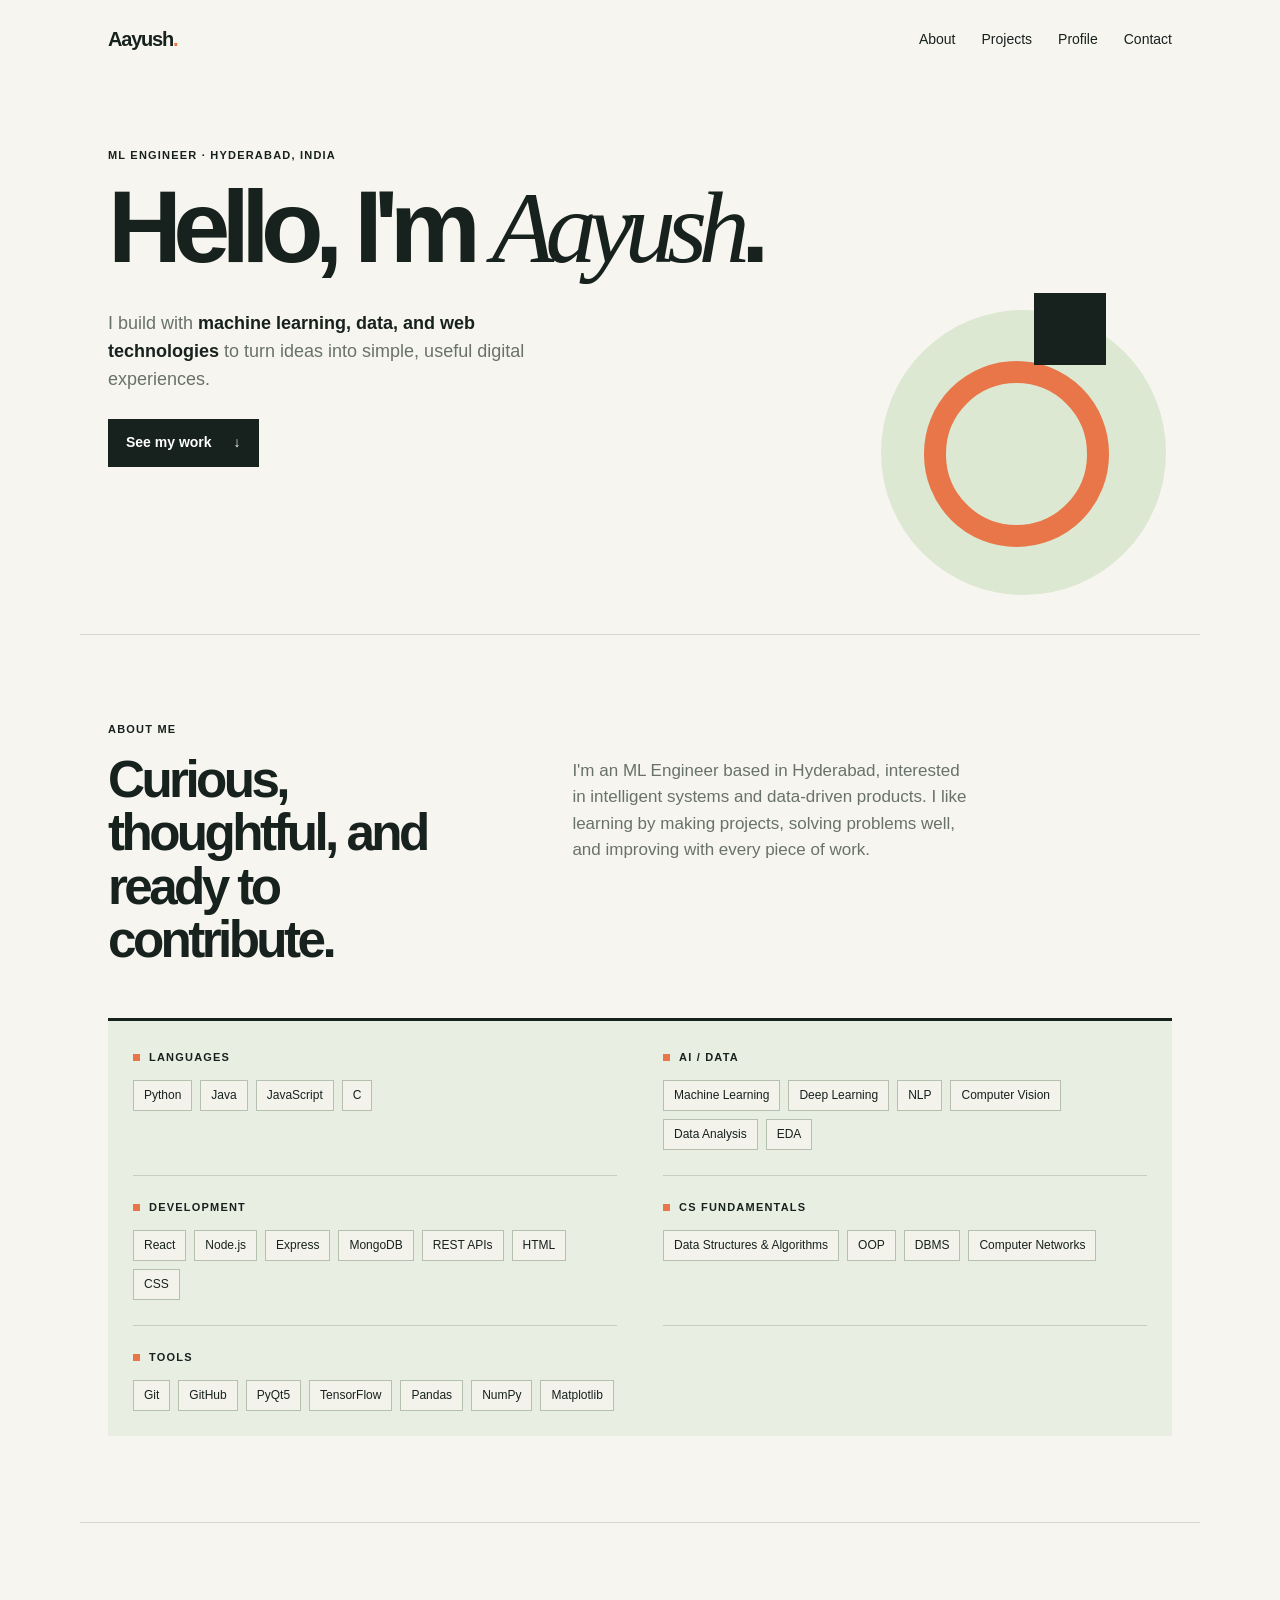
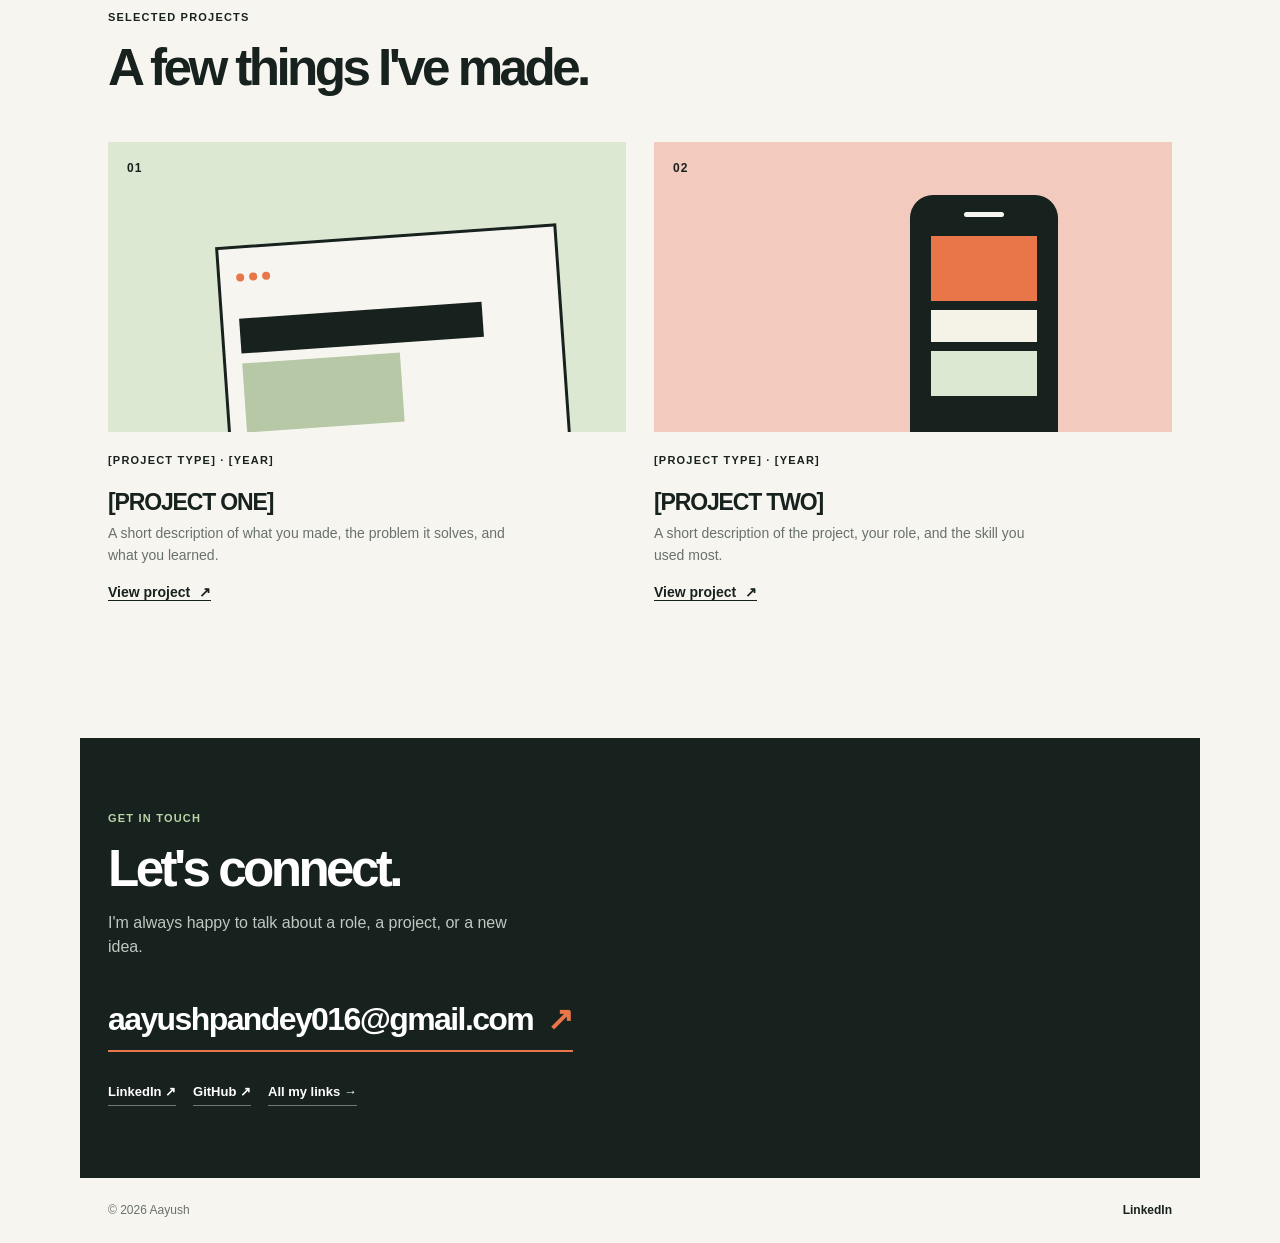
==== commit ec95dfab: "Changed my entire website" ====
--- a/index.html
+++ b/index.html
@@ -3,10 +3,7 @@
   <head>
     <meta charset="UTF-8" />
     <meta name="viewport" content="width=device-width, initial-scale=1.0" />
-    <meta
-      name="description"
-      content="Portfolio website for Aayush Pandey, ML Engineer."
-    />
+    <meta name="description" content="Portfolio website for Aayush Pandey, ML Engineer." />
     <meta name="theme-color" content="#17211e" />
     <title>Aayush Pandey | ML Engineer</title>
     <link rel="stylesheet" href="styles.css" />
@@ -17,9 +14,7 @@
     <a class="skip-link" href="#main">Skip to content</a>
     <header class="header">
       <a class="logo" href="#home">Aayush<span>.</span></a>
-      <button class="menu-button" aria-label="Open menu" aria-expanded="false">
-        Menu
-      </button>
+      <button class="menu-button" aria-label="Open menu" aria-expanded="false">Menu</button>
       <nav aria-label="Main navigation">
         <a href="#about">About</a>
         <a href="#work">Projects</a>
@@ -32,14 +27,8 @@
       <section class="hero" id="home">
         <p class="tag">ML Engineer · Hyderabad, India</p>
         <h1>Hello, I'm <em>Aayush</em>.</h1>
-        <p class="intro">
-          I build with
-          <strong>machine learning, data, and web technologies</strong> to turn
-          ideas into simple, useful digital experiences.
-        </p>
-        <a class="button" href="#work"
-          >See my work <span aria-hidden="true">↓</span></a
-        >
+        <p class="intro">I build with <strong>machine learning, data, and web technologies</strong> to turn ideas into simple, useful digital experiences.</p>
+        <a class="button" href="#work">See my work <span aria-hidden="true">↓</span></a>
         <div class="hero-shape" aria-hidden="true"><span></span><i></i></div>
       </section>
 
@@ -47,52 +36,14 @@
         <p class="tag">About me</p>
         <div class="about-content">
           <h2>Curious, thoughtful, and ready to contribute.</h2>
-          <p>
-            I'm an ML Engineer based in Hyderabad, interested in intelligent
-            systems and data-driven products. I like learning by making
-            projects, solving problems well, and improving with every piece of
-            work.
-          </p>
+          <p>I'm an ML Engineer based in Hyderabad, interested in intelligent systems and data-driven products. I like learning by making projects, solving problems well, and improving with every piece of work.</p>
         </div>
         <div class="skill-groups" aria-label="Technical skills">
-          <div class="skill-group">
-            <h3>Languages</h3>
-            <div>
-              <span>Python</span><span>Java</span><span>JavaScript</span
-              ><span>C</span>
-            </div>
-          </div>
-          <div class="skill-group">
-            <h3>AI / Data</h3>
-            <div>
-              <span>Machine Learning</span><span>Deep Learning</span
-              ><span>NLP</span><span>Computer Vision</span
-              ><span>Data Analysis</span><span>EDA</span>
-            </div>
-          </div>
-          <div class="skill-group">
-            <h3>Development</h3>
-            <div>
-              <span>React</span><span>Node.js</span><span>Express</span
-              ><span>MongoDB</span><span>REST APIs</span><span>HTML</span
-              ><span>CSS</span>
-            </div>
-          </div>
-          <div class="skill-group">
-            <h3>CS Fundamentals</h3>
-            <div>
-              <span>Data Structures &amp; Algorithms</span><span>OOP</span
-              ><span>DBMS</span><span>Computer Networks</span>
-            </div>
-          </div>
-          <div class="skill-group">
-            <h3>Tools</h3>
-            <div>
-              <span>Git</span><span>GitHub</span><span>PyQt5</span
-              ><span>TensorFlow</span><span>Pandas</span><span>NumPy</span
-              ><span>Matplotlib</span>
-            </div>
-          </div>
+          <div class="skill-group"><h3>Languages</h3><div><span>Python</span><span>Java</span><span>JavaScript</span><span>C</span></div></div>
+          <div class="skill-group"><h3>AI / Data</h3><div><span>Machine Learning</span><span>Deep Learning</span><span>NLP</span><span>Computer Vision</span><span>Data Analysis</span><span>EDA</span></div></div>
+          <div class="skill-group"><h3>Development</h3><div><span>React</span><span>Node.js</span><span>Express</span><span>MongoDB</span><span>REST APIs</span><span>HTML</span><span>CSS</span></div></div>
+          <div class="skill-group"><h3>CS Fundamentals</h3><div><span>Data Structures &amp; Algorithms</span><span>OOP</span><span>DBMS</span><span>Computer Networks</span></div></div>
+          <div class="skill-group"><h3>Tools</h3><div><span>Git</span><span>GitHub</span><span>PyQt5</span><span>TensorFlow</span><span>Pandas</span><span>NumPy</span><span>Matplotlib</span></div></div>
         </div>
       </section>
 
@@ -101,34 +52,18 @@
         <h2>A few things I've made.</h2>
         <div class="project-grid">
           <article class="project-card">
-            <div class="project-image project-one" aria-hidden="true">
-              <b>01</b>
-              <div class="browser">
-                <i></i><i></i><i></i><span></span><span></span>
-              </div>
-            </div>
-            <p class="project-label">Full Stack · 2025</p>
-            <h3>Wanderlust</h3>
-            <p>
-              A short description of what you made, the problem it solves, and
-              what you learned.
-            </p>
-            <a href="">View project <span aria-hidden="true">↗</span></a>
+            <div class="project-image project-one" aria-hidden="true"><b>01</b><div class="browser"><i></i><i></i><i></i><span></span><span></span></div></div>
+            <p class="project-label">[PROJECT TYPE] · [YEAR]</p>
+            <h3>[PROJECT ONE]</h3>
+            <p>A short description of what you made, the problem it solves, and what you learned.</p>
+            <a href="[PROJECT_URL]">View project <span aria-hidden="true">↗</span></a>
           </article>
           <article class="project-card">
-            <div class="project-image project-two" aria-hidden="true">
-              <b>02</b>
-              <div class="phone">
-                <i></i><span></span><span></span><span></span>
-              </div>
-            </div>
-            <p class="project-label">ML Project · 2025</p>
-            <h3>Heart Disease Detection</h3>
-            <p>
-              A short description of the project, your role, and the skill you
-              used most.
-            </p>
-            <a href="">View project <span aria-hidden="true">↗</span></a>
+            <div class="project-image project-two" aria-hidden="true"><b>02</b><div class="phone"><i></i><span></span><span></span><span></span></div></div>
+            <p class="project-label">[PROJECT TYPE] · [YEAR]</p>
+            <h3>[PROJECT TWO]</h3>
+            <p>A short description of the project, your role, and the skill you used most.</p>
+            <a href="[PROJECT_URL]">View project <span aria-hidden="true">↗</span></a>
           </article>
         </div>
       </section>
@@ -137,9 +72,7 @@
         <p class="tag">Get in touch</p>
         <h2>Let's connect.</h2>
         <p>I'm always happy to talk about a role, a project, or a new idea.</p>
-        <a class="email" href="mailto:aayushpandey016@gmail.com"
-          >aayushpandey016@gmail.com <span aria-hidden="true">↗</span></a
-        >
+        <a class="email" href="mailto:aayushpandey016@gmail.com">aayushpandey016@gmail.com <span aria-hidden="true">↗</span></a>
         <div class="quick-links" aria-label="Professional links">
           <a href="https://www.linkedin.com/in/aayu28">LinkedIn ↗</a>
           <a href="https://github.com/Aayush016">GitHub ↗</a>
@@ -148,10 +81,7 @@
       </section>
     </main>
 
-    <footer>
-      <span>© <span id="year"></span> Aayush</span
-      ><a href="https://www.linkedin.com/in/aayu28">LinkedIn</a>
-    </footer>
+    <footer><span>© <span id="year"></span> Aayush</span><a href="https://www.linkedin.com/in/aayu28">LinkedIn</a></footer>
     <script src="script.js"></script>
   </body>
 </html>
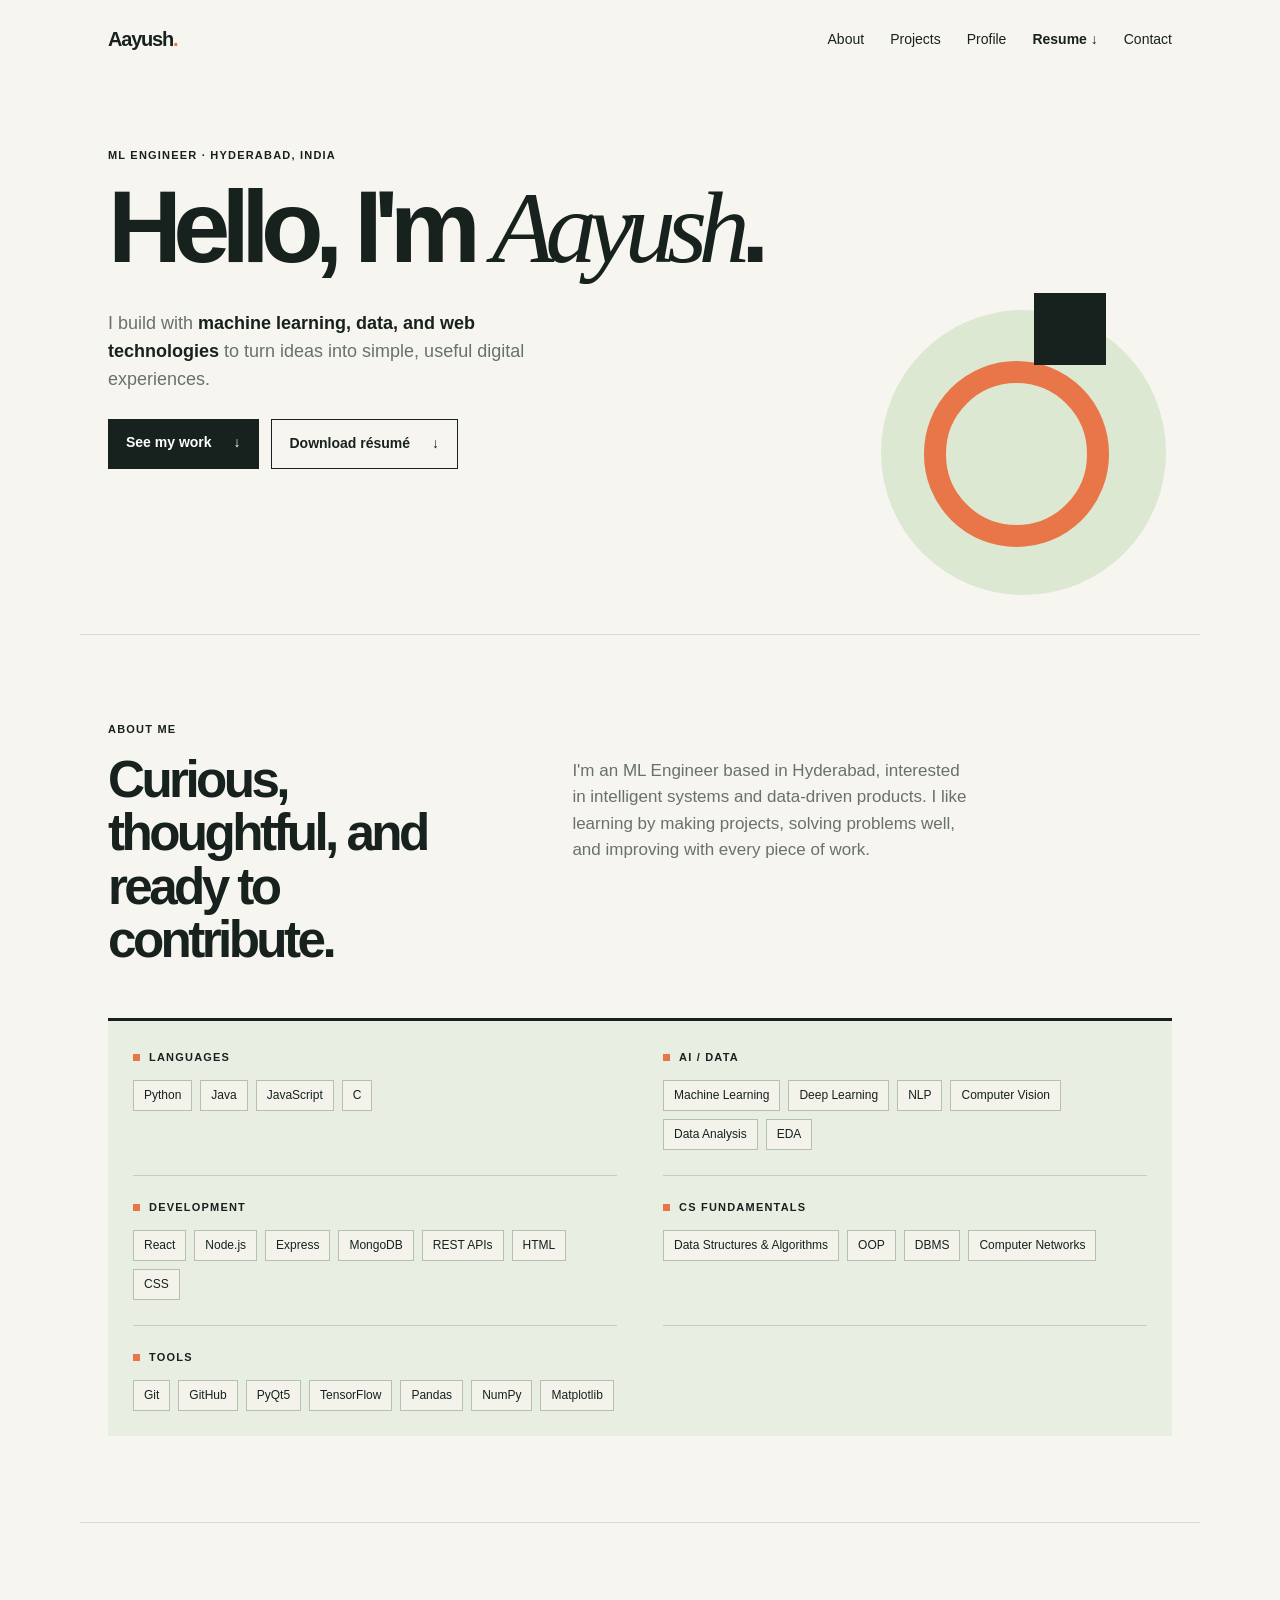
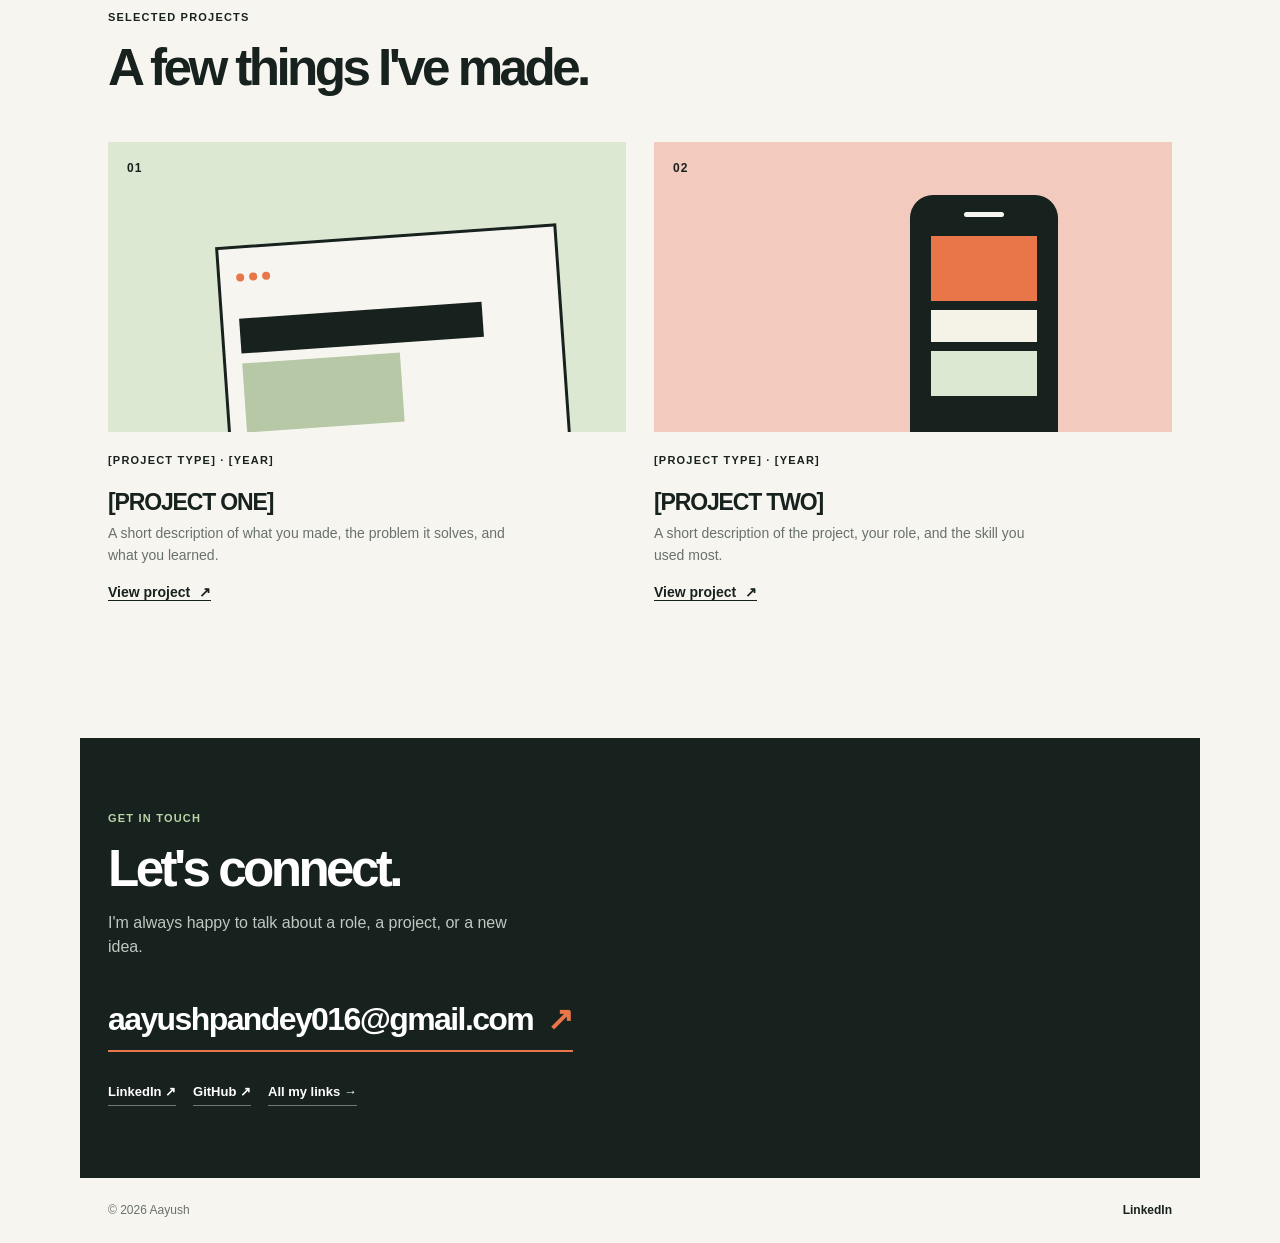
==== commit 4747b67f: "Add resume download button" ====
--- a/index.html
+++ b/index.html
@@ -8,6 +8,7 @@
     <title>Aayush Pandey | ML Engineer</title>
     <link rel="stylesheet" href="styles.css" />
     <link rel="stylesheet" href="home-links.css" />
+    <link rel="stylesheet" href="resume.css" />
     <link rel="stylesheet" href="skills.css" />
   </head>
   <body>
@@ -19,6 +20,7 @@
         <a href="#about">About</a>
         <a href="#work">Projects</a>
         <a href="profile.html">Profile</a>
+        <a class="resume-link" href="resume.pdf" download>Resume <span aria-hidden="true">↓</span></a>
         <a href="#contact">Contact</a>
       </nav>
     </header>
@@ -28,7 +30,10 @@
         <p class="tag">ML Engineer · Hyderabad, India</p>
         <h1>Hello, I'm <em>Aayush</em>.</h1>
         <p class="intro">I build with <strong>machine learning, data, and web technologies</strong> to turn ideas into simple, useful digital experiences.</p>
-        <a class="button" href="#work">See my work <span aria-hidden="true">↓</span></a>
+        <div class="hero-actions">
+          <a class="button" href="#work">See my work <span aria-hidden="true">↓</span></a>
+          <a class="button button-secondary" href="resume.pdf" download>Download résumé <span aria-hidden="true">↓</span></a>
+        </div>
         <div class="hero-shape" aria-hidden="true"><span></span><i></i></div>
       </section>
 
--- a/resume.css
+++ b/resume.css
@@ -0,0 +1 @@
+.resume-link{font-weight:700}.hero-actions{position:relative;z-index:1;display:flex;flex-wrap:wrap;gap:12px}.button-secondary{background:transparent;color:var(--ink);border:1px solid var(--ink)}.button-secondary:hover{background:var(--ink);color:white}@media(max-width:650px){.hero-actions{gap:10px}}
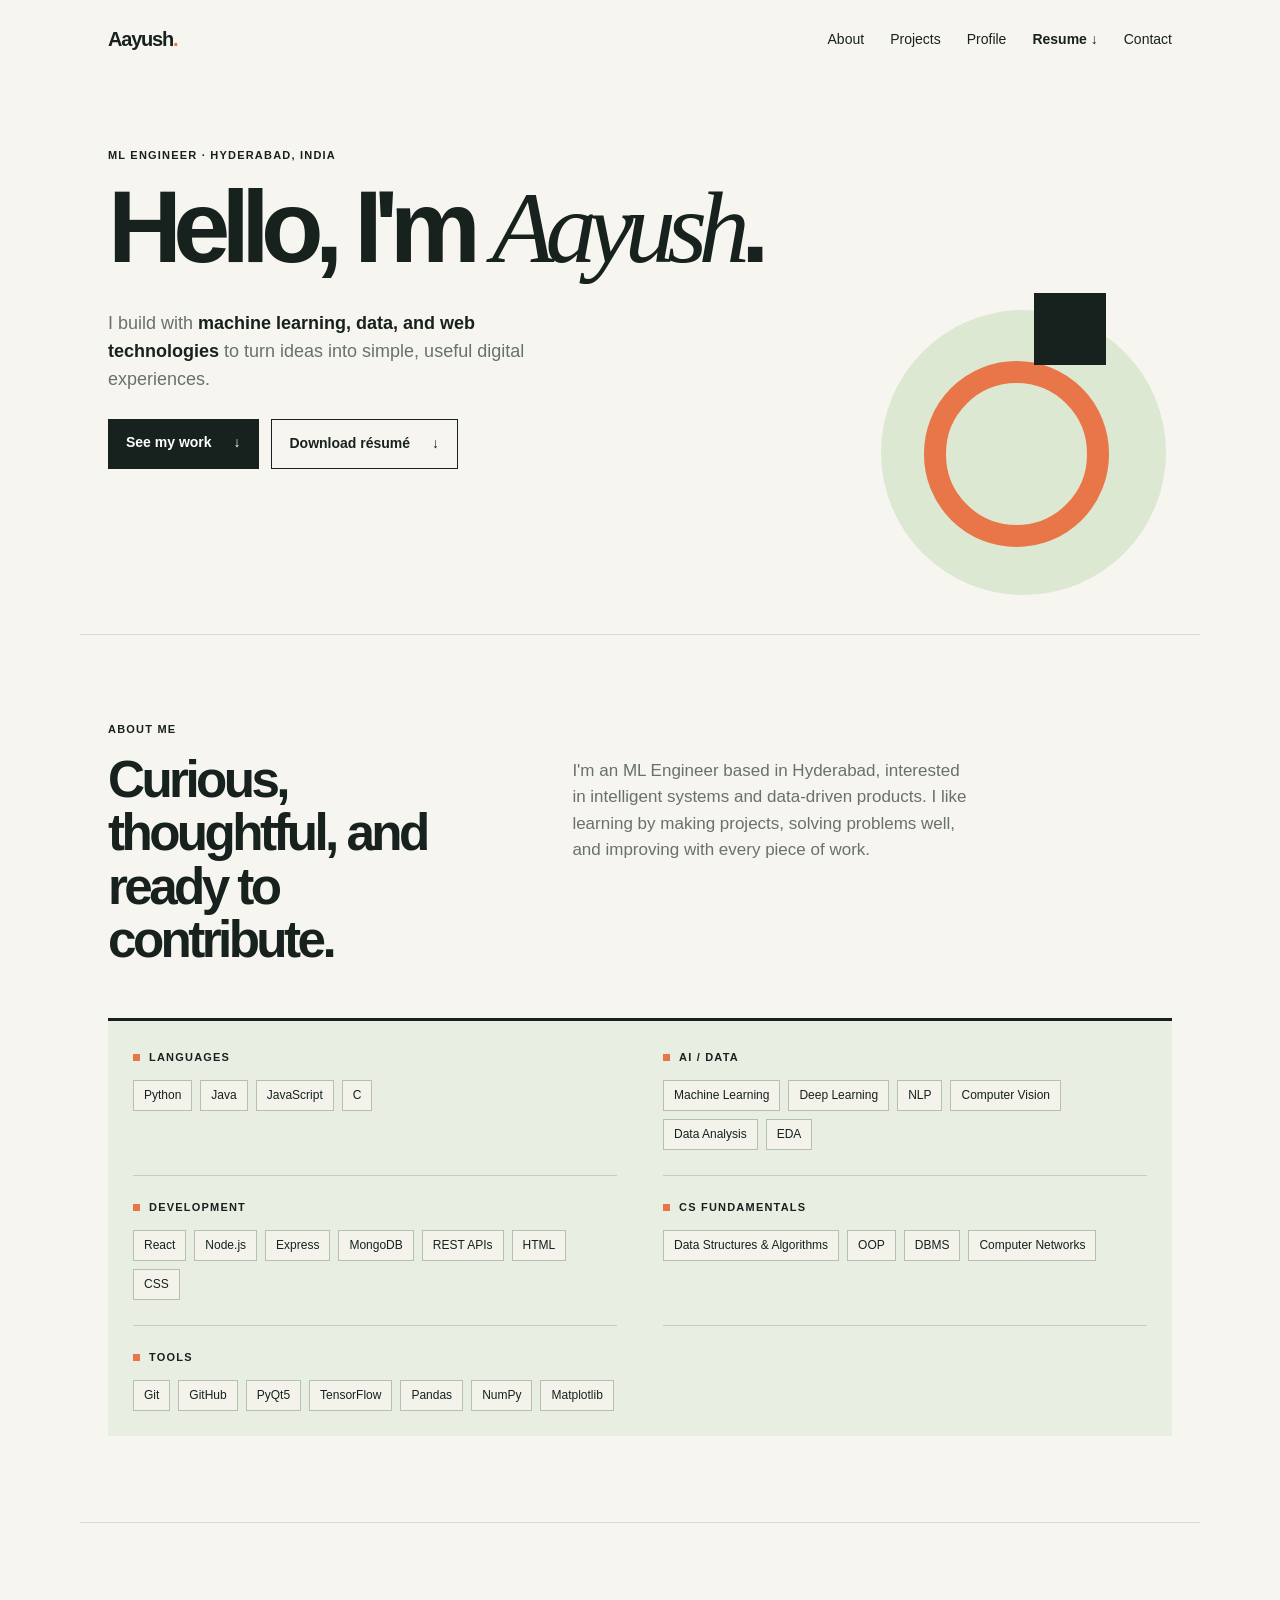
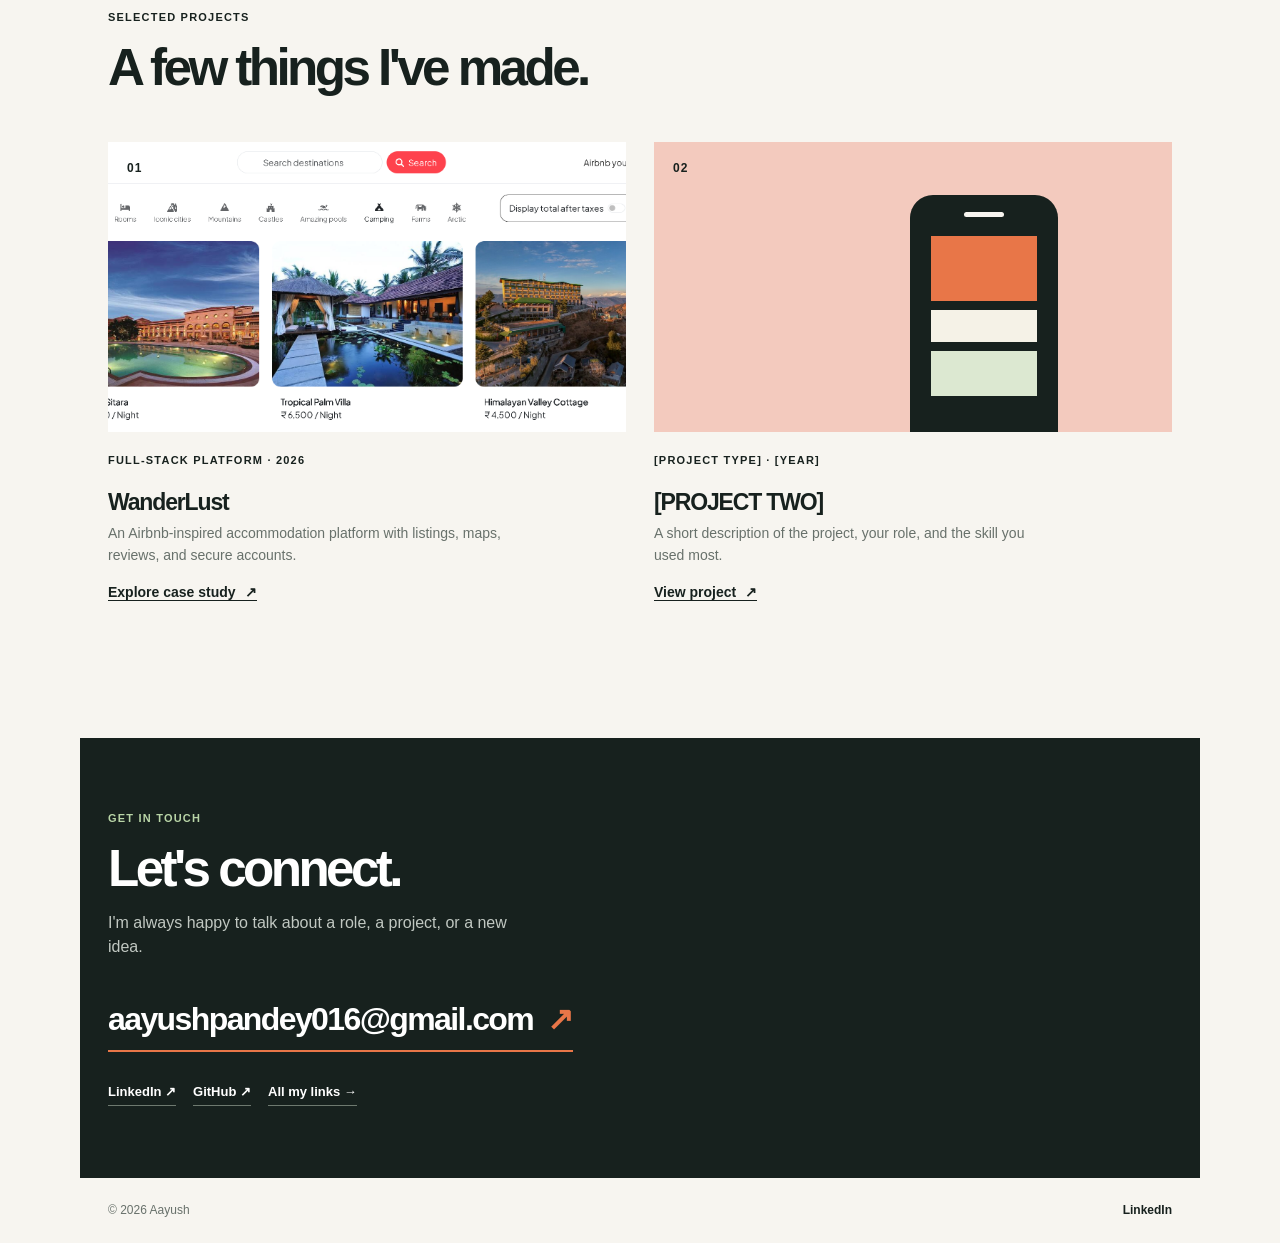
==== commit d8650ce4: "Adding WanderLust Page" ====
--- a/index.html
+++ b/index.html
@@ -3,24 +3,28 @@
   <head>
     <meta charset="UTF-8" />
     <meta name="viewport" content="width=device-width, initial-scale=1.0" />
-    <meta name="description" content="Portfolio website for Aayush Pandey, ML Engineer." />
+    <meta
+      name="description"
+      content="Portfolio website for Aayush Pandey, ML Engineer."
+    />
     <meta name="theme-color" content="#17211e" />
     <title>Aayush Pandey | ML Engineer</title>
     <link rel="stylesheet" href="styles.css" />
-    <link rel="stylesheet" href="home-links.css" />
-    <link rel="stylesheet" href="resume.css" />
-    <link rel="stylesheet" href="skills.css" />
   </head>
   <body>
     <a class="skip-link" href="#main">Skip to content</a>
     <header class="header">
       <a class="logo" href="#home">Aayush<span>.</span></a>
-      <button class="menu-button" aria-label="Open menu" aria-expanded="false">Menu</button>
+      <button class="menu-button" aria-label="Open menu" aria-expanded="false">
+        Menu
+      </button>
       <nav aria-label="Main navigation">
         <a href="#about">About</a>
         <a href="#work">Projects</a>
         <a href="profile.html">Profile</a>
-        <a class="resume-link" href="resume.pdf" download>Resume <span aria-hidden="true">↓</span></a>
+        <a class="resume-link" href="resume.pdf" download
+          >Resume <span aria-hidden="true">↓</span></a
+        >
         <a href="#contact">Contact</a>
       </nav>
     </header>
@@ -29,10 +33,18 @@
       <section class="hero" id="home">
         <p class="tag">ML Engineer · Hyderabad, India</p>
         <h1>Hello, I'm <em>Aayush</em>.</h1>
-        <p class="intro">I build with <strong>machine learning, data, and web technologies</strong> to turn ideas into simple, useful digital experiences.</p>
+        <p class="intro">
+          I build with
+          <strong>machine learning, data, and web technologies</strong> to turn
+          ideas into simple, useful digital experiences.
+        </p>
         <div class="hero-actions">
-          <a class="button" href="#work">See my work <span aria-hidden="true">↓</span></a>
-          <a class="button button-secondary" href="resume.pdf" download>Download résumé <span aria-hidden="true">↓</span></a>
+          <a class="button" href="#work"
+            >See my work <span aria-hidden="true">↓</span></a
+          >
+          <a class="button button-secondary" href="resume.pdf" download
+            >Download résumé <span aria-hidden="true">↓</span></a
+          >
         </div>
         <div class="hero-shape" aria-hidden="true"><span></span><i></i></div>
       </section>
@@ -41,14 +53,52 @@
         <p class="tag">About me</p>
         <div class="about-content">
           <h2>Curious, thoughtful, and ready to contribute.</h2>
-          <p>I'm an ML Engineer based in Hyderabad, interested in intelligent systems and data-driven products. I like learning by making projects, solving problems well, and improving with every piece of work.</p>
+          <p>
+            I'm an ML Engineer based in Hyderabad, interested in intelligent
+            systems and data-driven products. I like learning by making
+            projects, solving problems well, and improving with every piece of
+            work.
+          </p>
         </div>
         <div class="skill-groups" aria-label="Technical skills">
-          <div class="skill-group"><h3>Languages</h3><div><span>Python</span><span>Java</span><span>JavaScript</span><span>C</span></div></div>
-          <div class="skill-group"><h3>AI / Data</h3><div><span>Machine Learning</span><span>Deep Learning</span><span>NLP</span><span>Computer Vision</span><span>Data Analysis</span><span>EDA</span></div></div>
-          <div class="skill-group"><h3>Development</h3><div><span>React</span><span>Node.js</span><span>Express</span><span>MongoDB</span><span>REST APIs</span><span>HTML</span><span>CSS</span></div></div>
-          <div class="skill-group"><h3>CS Fundamentals</h3><div><span>Data Structures &amp; Algorithms</span><span>OOP</span><span>DBMS</span><span>Computer Networks</span></div></div>
-          <div class="skill-group"><h3>Tools</h3><div><span>Git</span><span>GitHub</span><span>PyQt5</span><span>TensorFlow</span><span>Pandas</span><span>NumPy</span><span>Matplotlib</span></div></div>
+          <div class="skill-group">
+            <h3>Languages</h3>
+            <div>
+              <span>Python</span><span>Java</span><span>JavaScript</span
+              ><span>C</span>
+            </div>
+          </div>
+          <div class="skill-group">
+            <h3>AI / Data</h3>
+            <div>
+              <span>Machine Learning</span><span>Deep Learning</span
+              ><span>NLP</span><span>Computer Vision</span
+              ><span>Data Analysis</span><span>EDA</span>
+            </div>
+          </div>
+          <div class="skill-group">
+            <h3>Development</h3>
+            <div>
+              <span>React</span><span>Node.js</span><span>Express</span
+              ><span>MongoDB</span><span>REST APIs</span><span>HTML</span
+              ><span>CSS</span>
+            </div>
+          </div>
+          <div class="skill-group">
+            <h3>CS Fundamentals</h3>
+            <div>
+              <span>Data Structures &amp; Algorithms</span><span>OOP</span
+              ><span>DBMS</span><span>Computer Networks</span>
+            </div>
+          </div>
+          <div class="skill-group">
+            <h3>Tools</h3>
+            <div>
+              <span>Git</span><span>GitHub</span><span>PyQt5</span
+              ><span>TensorFlow</span><span>Pandas</span><span>NumPy</span
+              ><span>Matplotlib</span>
+            </div>
+          </div>
         </div>
       </section>
 
@@ -57,18 +107,45 @@
         <h2>A few things I've made.</h2>
         <div class="project-grid">
           <article class="project-card">
-            <div class="project-image project-one" aria-hidden="true"><b>01</b><div class="browser"><i></i><i></i><i></i><span></span><span></span></div></div>
-            <p class="project-label">[PROJECT TYPE] · [YEAR]</p>
-            <h3>[PROJECT ONE]</h3>
-            <p>A short description of what you made, the problem it solves, and what you learned.</p>
-            <a href="[PROJECT_URL]">View project <span aria-hidden="true">↗</span></a>
+            <div class="project-image project-one">
+              <b>01</b>
+              <img
+                src="pics/HomePage.png"
+                alt="WanderLust accommodation platform homepage"
+                style="
+                  width: 100%;
+                  height: 100%;
+                  object-fit: cover;
+                  display: block;
+                "
+              />
+            </div>
+            <p class="project-label">Full-stack platform · 2026</p>
+            <h3>WanderLust</h3>
+            <p>
+              An Airbnb-inspired accommodation platform with listings, maps,
+              reviews, and secure accounts.
+            </p>
+            <a href="wanderlust.html"
+              >Explore case study <span aria-hidden="true">↗</span></a
+            >
           </article>
           <article class="project-card">
-            <div class="project-image project-two" aria-hidden="true"><b>02</b><div class="phone"><i></i><span></span><span></span><span></span></div></div>
+            <div class="project-image project-two" aria-hidden="true">
+              <b>02</b>
+              <div class="phone">
+                <i></i><span></span><span></span><span></span>
+              </div>
+            </div>
             <p class="project-label">[PROJECT TYPE] · [YEAR]</p>
             <h3>[PROJECT TWO]</h3>
-            <p>A short description of the project, your role, and the skill you used most.</p>
-            <a href="[PROJECT_URL]">View project <span aria-hidden="true">↗</span></a>
+            <p>
+              A short description of the project, your role, and the skill you
+              used most.
+            </p>
+            <a href="[PROJECT_URL]"
+              >View project <span aria-hidden="true">↗</span></a
+            >
           </article>
         </div>
       </section>
@@ -77,7 +154,9 @@
         <p class="tag">Get in touch</p>
         <h2>Let's connect.</h2>
         <p>I'm always happy to talk about a role, a project, or a new idea.</p>
-        <a class="email" href="mailto:aayushpandey016@gmail.com">aayushpandey016@gmail.com <span aria-hidden="true">↗</span></a>
+        <a class="email" href="mailto:aayushpandey016@gmail.com"
+          >aayushpandey016@gmail.com <span aria-hidden="true">↗</span></a
+        >
         <div class="quick-links" aria-label="Professional links">
           <a href="https://www.linkedin.com/in/aayu28">LinkedIn ↗</a>
           <a href="https://github.com/Aayush016">GitHub ↗</a>
@@ -86,7 +165,10 @@
       </section>
     </main>
 
-    <footer><span>© <span id="year"></span> Aayush</span><a href="https://www.linkedin.com/in/aayu28">LinkedIn</a></footer>
+    <footer>
+      <span>© <span id="year"></span> Aayush</span
+      ><a href="https://www.linkedin.com/in/aayu28">LinkedIn</a>
+    </footer>
     <script src="script.js"></script>
   </body>
 </html>
--- a/styles.css
+++ b/styles.css
@@ -1 +1,1308 @@
-:root{--ink:#17211e;--cream:#f7f5f0;--sage:#dce8d1;--orange:#e87648;--muted:#68716b;--line:#d8d8d0;--sans:Arial,Helvetica,sans-serif;--serif:Georgia,serif}*{box-sizing:border-box}html{scroll-behavior:smooth}body{margin:0;background:var(--cream);color:var(--ink);font-family:var(--sans);line-height:1.55}.skip-link{position:fixed;top:10px;left:10px;z-index:5;padding:9px 12px;background:var(--ink);color:#fff;transform:translateY(-200%)}.skip-link:focus{transform:none}a{color:inherit;text-decoration:none}a:focus-visible,button:focus-visible{outline:3px solid var(--orange);outline-offset:3px}.header{display:flex;align-items:center;justify-content:space-between;max-width:1120px;margin:auto;padding:24px 28px}.logo{font-size:20px;font-weight:800;letter-spacing:-.06em}.logo span{color:var(--orange)}nav{display:flex;gap:26px;font-size:14px}nav a:hover,.project-card>a:hover{color:var(--orange)}.menu-button{display:none;border:0;background:transparent;color:var(--ink);font:600 14px var(--sans)}.hero,.section,.contact{max-width:1120px;margin:auto;padding:86px 28px}.hero{position:relative;min-height:555px;padding-top:68px;overflow:hidden}.tag,.project-label{margin:0 0 15px;font-size:11px;font-weight:700;letter-spacing:.11em;text-transform:uppercase}.hero h1{position:relative;z-index:1;max-width:700px;margin:0;font-size:clamp(3.5rem,8vw,6.8rem);line-height:.93;letter-spacing:-.085em}.hero em{font-family:var(--serif);font-weight:400}.intro{position:relative;z-index:1;max-width:455px;margin:35px 0 25px;font-size:18px;color:var(--muted)}.intro strong{color:var(--ink)}.button{position:relative;z-index:1;display:inline-block;padding:13px 18px;background:var(--ink);color:white;font-weight:700;font-size:14px}.button span{margin-left:18px}.hero-shape{position:absolute;right:3%;bottom:7%;width:285px;height:285px;border-radius:50%;background:var(--sage)}.hero-shape span{position:absolute;top:18%;left:15%;width:65%;height:65%;border:22px solid var(--orange);border-radius:50%}.hero-shape i{position:absolute;top:-17px;right:60px;width:72px;height:72px;background:var(--ink)}.section{border-top:1px solid var(--line)}.about-content{display:grid;grid-template-columns:1fr 1fr;gap:8%;max-width:860px}.section h2,.contact h2{margin:0;font-size:clamp(2.2rem,4vw,4rem);line-height:1.04;letter-spacing:-.07em}.about-content p{margin:5px 0 0;color:var(--muted);font-size:17px}.skills{display:flex;flex-wrap:wrap;gap:10px;margin-top:52px}.skills span{padding:8px 12px;border:1px solid var(--ink);font-size:13px}.work h2{margin-bottom:48px}.project-grid{display:grid;grid-template-columns:1fr 1fr;gap:28px}.project-image{position:relative;height:290px;overflow:hidden;margin-bottom:20px}.project-image b{position:absolute;z-index:2;top:17px;left:19px;font-size:12px;letter-spacing:.1em}.project-one{background:var(--sage)}.browser{position:absolute;right:12%;bottom:-14px;width:66%;height:73%;padding:16px;background:var(--cream);border:3px solid var(--ink);transform:rotate(-4deg)}.browser i{display:inline-block;width:8px;height:8px;margin-right:5px;border-radius:50%;background:var(--orange)}.browser span{display:block;margin-top:29px;background:var(--ink)}.browser span:nth-of-type(1){width:80%;height:35px}.browser span:nth-of-type(2){width:52%;height:69px;margin-top:10px;background:#b6c8a5}.project-two{background:#f3cabe}.phone{position:absolute;right:22%;bottom:-13px;width:148px;height:250px;padding:17px 12px;background:var(--ink);border-radius:23px 23px 0 0}.phone i{display:block;width:40px;height:5px;margin:0 auto 19px;border-radius:3px;background:var(--cream)}.phone span{display:block;margin:9px;background:#f5f2e7}.phone span:nth-of-type(1){height:65px;background:var(--orange)}.phone span:nth-of-type(2){height:32px}.phone span:nth-of-type(3){height:45px;background:var(--sage)}.project-card h3{margin:3px 0;font-size:23px;letter-spacing:-.05em}.project-card>p:not(.project-label){max-width:400px;margin:0 0 13px;color:var(--muted);font-size:14px}.project-card>a{border-bottom:1px solid var(--ink);font-size:14px;font-weight:700}.project-card>a span{margin-left:5px}.contact{margin-top:48px;padding-top:72px;padding-bottom:72px;background:var(--ink);color:white}.contact .tag{color:#b9d5a7}.contact h2{margin-bottom:15px}.contact>p:not(.tag){max-width:420px;margin:0;color:#c1c8c2}.email{display:inline-block;margin-top:35px;border-bottom:2px solid var(--orange);padding-bottom:5px;font-size:clamp(1.3rem,3vw,2rem);font-weight:700;letter-spacing:-.05em}.email span{margin-left:7px;color:var(--orange)}footer{display:flex;justify-content:space-between;max-width:1120px;margin:auto;padding:23px 28px;font-size:12px;color:var(--muted)}footer a{color:var(--ink);font-weight:700}@media(max-width:650px){.header{padding:19px 20px}.menu-button{display:block}nav{position:absolute;top:61px;right:0;left:0;z-index:3;display:none;flex-direction:column;gap:0;padding:8px 20px 18px;background:var(--cream);border-bottom:1px solid var(--line)}nav.open{display:flex}nav a{padding:10px 0}.hero,.section,.contact{padding:65px 20px}.hero{min-height:555px}.hero h1{font-size:3.7rem}.intro{font-size:16px}.hero-shape{right:-60px;bottom:34px;width:240px;height:240px}.about-content{grid-template-columns:1fr;gap:18px}.project-grid{grid-template-columns:1fr;gap:48px}.project-image{height:260px}.contact{margin-top:0}.contact h2{font-size:3.2rem}footer{padding:20px;flex-direction:column;gap:8px}}@media(prefers-reduced-motion:reduce){html{scroll-behavior:auto}}
+:root {
+  --ink: #17211e;
+  --cream: #f7f5f0;
+  --sage: #dce8d1;
+  --orange: #e87648;
+  --muted: #68716b;
+  --line: #d8d8d0;
+  --sans: Arial, Helvetica, sans-serif;
+  --serif: Georgia, serif;
+}
+* {
+  box-sizing: border-box;
+}
+html {
+  scroll-behavior: smooth;
+}
+body {
+  margin: 0;
+  background: var(--cream);
+  color: var(--ink);
+  font-family: var(--sans);
+  line-height: 1.55;
+}
+.skip-link {
+  position: fixed;
+  top: 10px;
+  left: 10px;
+  z-index: 5;
+  padding: 9px 12px;
+  background: var(--ink);
+  color: #fff;
+  transform: translateY(-200%);
+}
+.skip-link:focus {
+  transform: none;
+}
+a {
+  color: inherit;
+  text-decoration: none;
+}
+a:focus-visible,
+button:focus-visible {
+  outline: 3px solid var(--orange);
+  outline-offset: 3px;
+}
+.header {
+  display: flex;
+  align-items: center;
+  justify-content: space-between;
+  max-width: 1120px;
+  margin: auto;
+  padding: 24px 28px;
+}
+.logo {
+  font-size: 20px;
+  font-weight: 800;
+  letter-spacing: -0.06em;
+}
+.logo span {
+  color: var(--orange);
+}
+nav {
+  display: flex;
+  gap: 26px;
+  font-size: 14px;
+}
+nav a:hover,
+.project-card > a:hover {
+  color: var(--orange);
+}
+.menu-button {
+  display: none;
+  border: 0;
+  background: transparent;
+  color: var(--ink);
+  font: 600 14px var(--sans);
+}
+.hero,
+.section,
+.contact {
+  max-width: 1120px;
+  margin: auto;
+  padding: 86px 28px;
+}
+.hero {
+  position: relative;
+  min-height: 555px;
+  padding-top: 68px;
+  overflow: hidden;
+}
+.tag,
+.project-label {
+  margin: 0 0 15px;
+  font-size: 11px;
+  font-weight: 700;
+  letter-spacing: 0.11em;
+  text-transform: uppercase;
+}
+.hero h1 {
+  position: relative;
+  z-index: 1;
+  max-width: 700px;
+  margin: 0;
+  font-size: clamp(3.5rem, 8vw, 6.8rem);
+  line-height: 0.93;
+  letter-spacing: -0.085em;
+}
+.hero em {
+  font-family: var(--serif);
+  font-weight: 400;
+}
+.intro {
+  position: relative;
+  z-index: 1;
+  max-width: 455px;
+  margin: 35px 0 25px;
+  font-size: 18px;
+  color: var(--muted);
+}
+.intro strong {
+  color: var(--ink);
+}
+.button {
+  position: relative;
+  z-index: 1;
+  display: inline-block;
+  padding: 13px 18px;
+  background: var(--ink);
+  color: white;
+  font-weight: 700;
+  font-size: 14px;
+}
+.button span {
+  margin-left: 18px;
+}
+.hero-shape {
+  position: absolute;
+  right: 3%;
+  bottom: 7%;
+  width: 285px;
+  height: 285px;
+  border-radius: 50%;
+  background: var(--sage);
+}
+.hero-shape span {
+  position: absolute;
+  top: 18%;
+  left: 15%;
+  width: 65%;
+  height: 65%;
+  border: 22px solid var(--orange);
+  border-radius: 50%;
+}
+.hero-shape i {
+  position: absolute;
+  top: -17px;
+  right: 60px;
+  width: 72px;
+  height: 72px;
+  background: var(--ink);
+}
+.section {
+  border-top: 1px solid var(--line);
+}
+.about-content {
+  display: grid;
+  grid-template-columns: 1fr 1fr;
+  gap: 8%;
+  max-width: 860px;
+}
+.section h2,
+.contact h2 {
+  margin: 0;
+  font-size: clamp(2.2rem, 4vw, 4rem);
+  line-height: 1.04;
+  letter-spacing: -0.07em;
+}
+.about-content p {
+  margin: 5px 0 0;
+  color: var(--muted);
+  font-size: 17px;
+}
+.skills {
+  display: flex;
+  flex-wrap: wrap;
+  gap: 10px;
+  margin-top: 52px;
+}
+.skills span {
+  padding: 8px 12px;
+  border: 1px solid var(--ink);
+  font-size: 13px;
+}
+.work h2 {
+  margin-bottom: 48px;
+}
+.project-grid {
+  display: grid;
+  grid-template-columns: 1fr 1fr;
+  gap: 28px;
+}
+.project-image {
+  position: relative;
+  height: 290px;
+  overflow: hidden;
+  margin-bottom: 20px;
+}
+.project-image b {
+  position: absolute;
+  z-index: 2;
+  top: 17px;
+  left: 19px;
+  font-size: 12px;
+  letter-spacing: 0.1em;
+}
+.project-one {
+  background: var(--sage);
+}
+.browser {
+  position: absolute;
+  right: 12%;
+  bottom: -14px;
+  width: 66%;
+  height: 73%;
+  padding: 16px;
+  background: var(--cream);
+  border: 3px solid var(--ink);
+  transform: rotate(-4deg);
+}
+.browser i {
+  display: inline-block;
+  width: 8px;
+  height: 8px;
+  margin-right: 5px;
+  border-radius: 50%;
+  background: var(--orange);
+}
+.browser span {
+  display: block;
+  margin-top: 29px;
+  background: var(--ink);
+}
+.browser span:nth-of-type(1) {
+  width: 80%;
+  height: 35px;
+}
+.browser span:nth-of-type(2) {
+  width: 52%;
+  height: 69px;
+  margin-top: 10px;
+  background: #b6c8a5;
+}
+.project-two {
+  background: #f3cabe;
+}
+.phone {
+  position: absolute;
+  right: 22%;
+  bottom: -13px;
+  width: 148px;
+  height: 250px;
+  padding: 17px 12px;
+  background: var(--ink);
+  border-radius: 23px 23px 0 0;
+}
+.phone i {
+  display: block;
+  width: 40px;
+  height: 5px;
+  margin: 0 auto 19px;
+  border-radius: 3px;
+  background: var(--cream);
+}
+.phone span {
+  display: block;
+  margin: 9px;
+  background: #f5f2e7;
+}
+.phone span:nth-of-type(1) {
+  height: 65px;
+  background: var(--orange);
+}
+.phone span:nth-of-type(2) {
+  height: 32px;
+}
+.phone span:nth-of-type(3) {
+  height: 45px;
+  background: var(--sage);
+}
+.project-card h3 {
+  margin: 3px 0;
+  font-size: 23px;
+  letter-spacing: -0.05em;
+}
+.project-card > p:not(.project-label) {
+  max-width: 400px;
+  margin: 0 0 13px;
+  color: var(--muted);
+  font-size: 14px;
+}
+.project-card > a {
+  border-bottom: 1px solid var(--ink);
+  font-size: 14px;
+  font-weight: 700;
+}
+.project-card > a span {
+  margin-left: 5px;
+}
+.contact {
+  margin-top: 48px;
+  padding-top: 72px;
+  padding-bottom: 72px;
+  background: var(--ink);
+  color: white;
+}
+.contact .tag {
+  color: #b9d5a7;
+}
+.contact h2 {
+  margin-bottom: 15px;
+}
+.contact > p:not(.tag) {
+  max-width: 420px;
+  margin: 0;
+  color: #c1c8c2;
+}
+.email {
+  display: inline-block;
+  margin-top: 35px;
+  border-bottom: 2px solid var(--orange);
+  padding-bottom: 5px;
+  font-size: clamp(1.3rem, 3vw, 2rem);
+  font-weight: 700;
+  letter-spacing: -0.05em;
+}
+.email span {
+  margin-left: 7px;
+  color: var(--orange);
+}
+footer {
+  display: flex;
+  justify-content: space-between;
+  max-width: 1120px;
+  margin: auto;
+  padding: 23px 28px;
+  font-size: 12px;
+  color: var(--muted);
+}
+footer a {
+  color: var(--ink);
+  font-weight: 700;
+}
+@media (max-width: 650px) {
+  .header {
+    padding: 19px 20px;
+  }
+  .menu-button {
+    display: block;
+  }
+  nav {
+    position: absolute;
+    top: 61px;
+    right: 0;
+    left: 0;
+    z-index: 3;
+    display: none;
+    flex-direction: column;
+    gap: 0;
+    padding: 8px 20px 18px;
+    background: var(--cream);
+    border-bottom: 1px solid var(--line);
+  }
+  nav.open {
+    display: flex;
+  }
+  nav a {
+    padding: 10px 0;
+  }
+  .hero,
+  .section,
+  .contact {
+    padding: 65px 20px;
+  }
+  .hero {
+    min-height: 555px;
+  }
+  .hero h1 {
+    font-size: 3.7rem;
+  }
+  .intro {
+    font-size: 16px;
+  }
+  .hero-shape {
+    right: -60px;
+    bottom: 34px;
+    width: 240px;
+    height: 240px;
+  }
+  .about-content {
+    grid-template-columns: 1fr;
+    gap: 18px;
+  }
+  .project-grid {
+    grid-template-columns: 1fr;
+    gap: 48px;
+  }
+  .project-image {
+    height: 260px;
+  }
+  .contact {
+    margin-top: 0;
+  }
+  .contact h2 {
+    font-size: 3.2rem;
+  }
+  footer {
+    padding: 20px;
+    flex-direction: column;
+    gap: 8px;
+  }
+}
+@media (prefers-reduced-motion: reduce) {
+  html {
+    scroll-behavior: auto;
+  }
+}
+
+.quick-links {
+  display: flex;
+  flex-wrap: wrap;
+  gap: 17px;
+  margin-top: 30px;
+  font-size: 13px;
+  font-weight: 700;
+}
+.quick-links a {
+  border-bottom: 1px solid #6e796f;
+  padding-bottom: 3px;
+}
+.quick-links a:hover {
+  color: var(--orange);
+}
+.resume-link {
+  font-weight: 700;
+}
+.hero-actions {
+  position: relative;
+  z-index: 1;
+  display: flex;
+  flex-wrap: wrap;
+  gap: 12px;
+}
+.button-secondary {
+  background: transparent;
+  color: var(--ink);
+  border: 1px solid var(--ink);
+}
+.button-secondary:hover {
+  background: var(--ink);
+  color: white;
+}
+@media (max-width: 650px) {
+  .hero-actions {
+    gap: 10px;
+  }
+}
+.skill-groups {
+  display: grid;
+  grid-template-columns: repeat(2, minmax(0, 1fr));
+  gap: 0 46px;
+  margin-top: 52px;
+  padding: 5px 25px 0;
+  background: #e9eee3;
+  border-top: 3px solid var(--ink);
+}
+.skill-group {
+  position: relative;
+  padding: 23px 0 25px;
+  border-bottom: 1px solid #c6cec0;
+}
+.skill-group:nth-last-child(-n + 1) {
+  border-bottom: 0;
+}
+.skill-group h3 {
+  display: flex;
+  align-items: center;
+  gap: 9px;
+  margin: 0 0 14px;
+  font-size: 11px;
+  letter-spacing: 0.11em;
+  text-transform: uppercase;
+}
+.skill-group h3::before {
+  width: 7px;
+  height: 7px;
+  background: var(--orange);
+  content: "";
+}
+.skill-group > div {
+  display: flex;
+  flex-wrap: wrap;
+  gap: 8px;
+}
+.skill-group span {
+  padding: 7px 10px;
+  border: 1px solid #b6c0af;
+  background: rgba(247, 245, 240, 0.72);
+  font-size: 12px;
+  line-height: 1.25;
+  transition:
+    transform 0.18s ease,
+    background 0.18s ease;
+}
+.skill-group span:hover {
+  background: var(--cream);
+  transform: translateY(-2px);
+}
+@media (max-width: 650px) {
+  .skill-groups {
+    grid-template-columns: 1fr;
+    gap: 0;
+    margin-top: 40px;
+    padding: 4px 18px 0;
+  }
+  .skill-group {
+    padding: 18px 0;
+  }
+  .skill-group:nth-last-child(2) {
+    border-bottom: 1px solid #c6cec0;
+  }
+}
+@media (prefers-reduced-motion: reduce) {
+  .skill-group span {
+    transition: none;
+  }
+  .skill-group span:hover {
+    transform: none;
+  }
+}
+.profile-page {
+  max-width: 1120px;
+  margin: auto;
+  padding: 92px 28px 130px;
+}
+.profile-page h1 {
+  max-width: 700px;
+  margin: 15px 0 22px;
+  font-size: clamp(3.5rem, 7vw, 6.5rem);
+  line-height: 0.94;
+  letter-spacing: -0.08em;
+}
+.profile-page h1 em {
+  font-family: Georgia, serif;
+  font-weight: 400;
+}
+.profile-page > p:not(.tag) {
+  max-width: 480px;
+  margin: 0;
+  color: var(--muted);
+  font-size: 17px;
+}
+.profile-links {
+  max-width: 680px;
+  margin-top: 65px;
+  border-top: 1px solid var(--ink);
+}
+.profile-link {
+  display: grid;
+  grid-template-columns: 1fr auto 24px;
+  gap: 25px;
+  align-items: center;
+  padding: 22px 0;
+  border-bottom: 1px solid var(--line);
+}
+.profile-link > span {
+  font-size: 21px;
+  font-weight: 700;
+  letter-spacing: -0.04em;
+}
+.profile-link small {
+  color: var(--muted);
+  font-size: 13px;
+}
+.profile-link b {
+  font-size: 20px;
+}
+.profile-link:hover b {
+  color: var(--orange);
+}
+.back-link {
+  display: inline-block;
+  margin-top: 55px;
+  border-bottom: 1px solid var(--ink);
+  padding-bottom: 3px;
+  font-size: 14px;
+  font-weight: 700;
+}
+@media (max-width: 650px) {
+  .profile-page {
+    padding: 65px 20px;
+  }
+  .profile-link {
+    grid-template-columns: 1fr 20px;
+    gap: 8px;
+  }
+  .profile-link small {
+    grid-column: 1;
+  }
+  .profile-link b {
+    grid-column: 2;
+    grid-row: 1 / span 2;
+  }
+  .profile-link > span {
+    font-size: 18px;
+  }
+}
+body.wanderlust-page {
+  --bg: #0c0d0d;
+  --panel: #151717;
+  --soft: #202322;
+  --text: #f0f0ea;
+  --muted: #969b97;
+  --line: #303330;
+  --lime: #d3ff62;
+  --serif: Georgia, serif;
+  --sans: Arial, Helvetica, sans-serif;
+}
+body.wanderlust-page * {
+  box-sizing: border-box;
+}
+body.wanderlust-page {
+  margin: 0;
+  background: var(--bg);
+  color: var(--text);
+  font-family: var(--sans);
+  line-height: 1.5;
+}
+body.wanderlust-page .skip-link {
+  position: fixed;
+  top: 10px;
+  left: 10px;
+  z-index: 9;
+  padding: 10px;
+  background: var(--lime);
+  color: #0c0d0d;
+  transform: translateY(-160%);
+}
+body.wanderlust-page .skip-link:focus {
+  transform: none;
+}
+body.wanderlust-page a {
+  color: inherit;
+  text-decoration: none;
+}
+body.wanderlust-page a:focus-visible {
+  outline: 2px solid var(--lime);
+  outline-offset: 4px;
+}
+body.wanderlust-page .site-header {
+  display: flex;
+  align-items: center;
+  justify-content: space-between;
+  max-width: 1280px;
+  margin: auto;
+  padding: 26px 38px;
+}
+body.wanderlust-page .wordmark {
+  font-size: 20px;
+  font-weight: 800;
+  letter-spacing: -0.06em;
+}
+body.wanderlust-page .wordmark span {
+  color: var(--lime);
+}
+body.wanderlust-page .back {
+  color: var(--muted);
+  font-size: 13px;
+  font-weight: 700;
+}
+body.wanderlust-page .back:hover {
+  color: var(--lime);
+}
+body.wanderlust-page .section {
+  max-width: 1280px;
+  margin: auto;
+  padding: 120px 38px;
+}
+body.wanderlust-page .hero {
+  padding-top: 88px;
+}
+body.wanderlust-page .eyebrow {
+  margin: 0 0 18px;
+  color: var(--lime);
+  font-size: 11px;
+  font-weight: 700;
+  letter-spacing: 0.14em;
+  text-transform: uppercase;
+}
+body.wanderlust-page .hero h1,
+body.wanderlust-page .section-heading h2,
+body.wanderlust-page .next h2 {
+  max-width: 900px;
+  margin: 0;
+  letter-spacing: -0.09em;
+  line-height: 0.8;
+  font-size: clamp(4.7rem, 12vw, 10.5rem);
+}
+body.wanderlust-page h1 span {
+  color: var(--lime);
+}
+body.wanderlust-page h1 span,
+body.wanderlust-page .section-heading em,
+body.wanderlust-page .next em {
+  font-family: var(--serif);
+  font-weight: 400;
+}
+body.wanderlust-page .lead {
+  max-width: 520px;
+  margin: 40px 0 24px;
+  color: var(--muted);
+  font-size: clamp(1.1rem, 2vw, 1.4rem);
+}
+body.wanderlust-page .tags {
+  display: flex;
+  flex-wrap: wrap;
+  gap: 8px;
+}
+body.wanderlust-page .tags span {
+  border: 1px solid var(--line);
+  border-radius: 50px;
+  padding: 8px 11px;
+  color: #c0c3bd;
+  font-size: 12px;
+}
+body.wanderlust-page .actions {
+  display: flex;
+  flex-wrap: wrap;
+  gap: 12px;
+  margin: 33px 0 72px;
+}
+body.wanderlust-page .button {
+  display: inline-block;
+  border: 1px solid var(--lime);
+  padding: 13px 17px;
+  background: var(--lime);
+  color: #111;
+  font-size: 13px;
+  font-weight: 800;
+}
+body.wanderlust-page .button b {
+  margin-left: 25px;
+}
+body.wanderlust-page .button:hover {
+  background: #efffc2;
+  border-color: #efffc2;
+}
+body.wanderlust-page .ghost {
+  border-color: #454a45;
+  background: transparent;
+  color: #d3d5cf;
+}
+body.wanderlust-page .ghost small {
+  color: var(--muted);
+  font-size: inherit;
+}
+
+body.wanderlust-page .overview,
+body.wanderlust-page .architecture,
+body.wanderlust-page .learning {
+  display: grid;
+  grid-template-columns: minmax(0, 0.9fr) minmax(0, 1.1fr);
+  gap: 10%;
+  border-top: 1px solid var(--line);
+}
+body.wanderlust-page .section-heading h2 {
+  font-size: clamp(2.9rem, 5.5vw, 5.2rem);
+  line-height: 0.95;
+}
+body.wanderlust-page .section-heading em {
+  color: var(--lime);
+}
+body.wanderlust-page .overview-copy > p {
+  max-width: 530px;
+  margin: 4px 0 43px;
+  color: #c2c5bf;
+  font-size: 18px;
+}
+body.wanderlust-page .info-card {
+  display: grid;
+  grid-template-columns: 1fr 1fr;
+  border: 1px solid var(--line);
+  border-radius: 12px;
+  overflow: hidden;
+}
+body.wanderlust-page .info-card div {
+  min-height: 93px;
+  padding: 19px;
+  border-right: 1px solid var(--line);
+  border-bottom: 1px solid var(--line);
+}
+body.wanderlust-page .info-card div:nth-child(even) {
+  border-right: 0;
+}
+body.wanderlust-page .info-card div:nth-last-child(-n + 2) {
+  border-bottom: 0;
+}
+body.wanderlust-page .info-card small,
+body.wanderlust-page .tech-card small {
+  display: block;
+  margin-bottom: 6px;
+  color: var(--muted);
+  font-size: 10px;
+  letter-spacing: 0.1em;
+  text-transform: uppercase;
+}
+body.wanderlust-page .info-card b {
+  font-size: 13px;
+}
+body.wanderlust-page .status {
+  color: var(--lime);
+}
+body.wanderlust-page .tech-grid {
+  display: grid;
+  grid-template-columns: repeat(3, 1fr);
+  gap: 12px;
+  margin-top: 60px;
+}
+body.wanderlust-page .tech-card {
+  display: flex;
+  min-height: 190px;
+  flex-direction: column;
+  justify-content: space-between;
+  padding: 19px;
+  border: 1px solid var(--line);
+  border-radius: 12px;
+  background: var(--panel);
+  transition:
+    transform 0.25s ease,
+    border-color 0.25s ease;
+}
+body.wanderlust-page .tech-card:hover {
+  border-color: var(--lime);
+  transform: translateY(-5px);
+}
+body.wanderlust-page .tech-card > b,
+body.wanderlust-page .feature-card > b {
+  color: var(--lime);
+  font-size: 11px;
+}
+body.wanderlust-page .tech-card span {
+  max-width: 180px;
+  font-size: 20px;
+  font-weight: 700;
+  letter-spacing: -0.05em;
+  line-height: 1.05;
+}
+body.wanderlust-page .features {
+  border-top: 1px solid var(--line);
+}
+body.wanderlust-page .feature-grid {
+  display: grid;
+  grid-template-columns: repeat(3, 1fr);
+  gap: 1px;
+  margin-top: 45px;
+  background: var(--line);
+}
+body.wanderlust-page .feature-card {
+  min-height: 245px;
+  padding: 26px;
+  background: var(--bg);
+  transition: background 0.25s ease;
+}
+body.wanderlust-page .feature-card:hover {
+  background: var(--soft);
+}
+body.wanderlust-page .feature-card h3 {
+  margin: 38px 0 12px;
+  font-size: 22px;
+  line-height: 1;
+  letter-spacing: -0.06em;
+}
+body.wanderlust-page .feature-card p {
+  max-width: 250px;
+  margin: 0;
+  color: var(--muted);
+  font-size: 13px;
+}
+body.wanderlust-page .flow {
+  align-self: center;
+  border: 1px solid var(--line);
+  border-radius: 12px;
+  padding: 32px;
+  background: var(--panel);
+}
+body.wanderlust-page .flow-main {
+  display: flex;
+  align-items: center;
+  justify-content: space-between;
+  gap: 10px;
+}
+body.wanderlust-page .flow-main span {
+  padding: 13px 17px;
+  border-radius: 7px;
+  background: #262a28;
+  font-size: 13px;
+  font-weight: 700;
+}
+body.wanderlust-page .flow-main small {
+  display: block;
+  color: var(--muted);
+  font-size: 10px;
+  font-weight: 400;
+}
+body.wanderlust-page .flow-main i {
+  color: var(--lime);
+  font-style: normal;
+}
+body.wanderlust-page .screens {
+  border-top: 1px solid var(--line);
+}
+body.wanderlust-page .screen-grid {
+  display: grid;
+  grid-template-columns: 1fr 1fr;
+  gap: 18px;
+  margin-top: 58px;
+}
+body.wanderlust-page .screen-grid figure {
+  margin: 0;
+}
+body.wanderlust-page .screen-grid figcaption {
+  padding: 13px 15px;
+  background: #f5f3ed;
+  color: #62655f;
+  font-size: 11px;
+  font-weight: 700;
+}
+
+body.wanderlust-page .learning-list {
+  display: grid;
+  gap: 0;
+  border-top: 1px solid var(--line);
+}
+body.wanderlust-page .learning-list article {
+  display: grid;
+  grid-template-columns: 1fr 1.4fr;
+  gap: 20px;
+  padding: 25px 0;
+  border-bottom: 1px solid var(--line);
+}
+body.wanderlust-page .learning-list b {
+  font-size: 18px;
+  letter-spacing: -0.04em;
+}
+body.wanderlust-page .learning-list p {
+  max-width: 460px;
+  margin: 0;
+  color: var(--muted);
+  font-size: 14px;
+}
+body.wanderlust-page .next {
+  margin-bottom: 90px;
+  border-radius: 17px;
+  background: var(--panel);
+  overflow: hidden;
+}
+body.wanderlust-page .next > p:not(.eyebrow) {
+  max-width: 350px;
+  margin: 32px 0;
+  color: var(--muted);
+  font-size: 17px;
+}
+body.wanderlust-page .soon-card {
+  position: relative;
+  display: flex;
+  align-items: center;
+  justify-content: space-between;
+  overflow: hidden;
+  padding: 26px;
+  border: 1px solid rgba(211, 255, 98, 0.28);
+  border-radius: 10px;
+  background: #171c12;
+}
+
+body.wanderlust-page .soon-card::before {
+  position: absolute;
+  top: -160%;
+  left: 15%;
+  width: 50%;
+  height: 400%;
+  background: radial-gradient(
+    ellipse,
+    rgba(211, 255, 98, 0.25),
+    transparent 62%
+  );
+  content: "";
+  animation: glow 5s ease-in-out infinite;
+}
+
+body.wanderlust-page .soon-card span,
+body.wanderlust-page .soon-card a {
+  position: relative;
+}
+
+body.wanderlust-page .soon-card span {
+  display: flex;
+  align-items: center;
+  gap: 10px;
+  font-size: clamp(1.4rem, 4vw, 3rem);
+  font-weight: 800;
+  letter-spacing: -0.07em;
+}
+
+body.wanderlust-page .soon-card span::before {
+  width: 10px;
+  height: 10px;
+  border-radius: 50%;
+  background: var(--lime);
+  box-shadow: 0 0 14px rgba(211, 255, 98, 0.8);
+  content: "";
+}
+
+@keyframes glow {
+  50% {
+    transform: translateX(85%);
+  }
+}
+body.wanderlust-page footer {
+  display: flex;
+  justify-content: space-between;
+  max-width: 1280px;
+  margin: auto;
+  padding: 25px 38px;
+  border-top: 1px solid var(--line);
+  color: var(--muted);
+  font-size: 12px;
+}
+body.wanderlust-page footer a {
+  color: var(--text);
+  font-weight: 700;
+}
+body.wanderlust-page .reveal {
+  opacity: 0;
+  transform: translateY(20px);
+  transition:
+    opacity 0.65s ease,
+    transform 0.65s ease;
+}
+body.wanderlust-page .reveal.visible {
+  opacity: 1;
+  transform: none;
+}
+@media (max-width: 760px) {
+  body.wanderlust-page .site-header {
+    padding: 20px;
+  }
+  body.wanderlust-page .section {
+    padding: 80px 20px;
+  }
+  body.wanderlust-page .hero {
+    padding-top: 62px;
+  }
+  body.wanderlust-page .hero h1 {
+    font-size: clamp(4.1rem, 18vw, 7rem);
+  }
+  body.wanderlust-page .hero-browser {
+    margin-left: -4px;
+    margin-right: -4px;
+  }
+  body.wanderlust-page .listing-row {
+    gap: 10px;
+  }
+  body.wanderlust-page .overview,
+  body.wanderlust-page .architecture,
+  body.wanderlust-page .learning {
+    grid-template-columns: 1fr;
+    gap: 42px;
+  }
+  body.wanderlust-page .tech-grid,
+  body.wanderlust-page .feature-grid {
+    grid-template-columns: 1fr 1fr;
+  }
+  body.wanderlust-page .tech-card {
+    min-height: 160px;
+  }
+  body.wanderlust-page .flow-main {
+    flex-wrap: wrap;
+  }
+  body.wanderlust-page .flow-main i {
+    display: none;
+  }
+  body.wanderlust-page .flow-main span {
+    width: calc(50% - 5px);
+  }
+  body.wanderlust-page .screen-grid {
+    grid-template-columns: 1fr;
+    margin-top: 42px;
+  }
+  body.wanderlust-page .learning-list article {
+    grid-template-columns: 1fr;
+    gap: 10px;
+  }
+  body.wanderlust-page .next {
+    margin: 0 20px 60px;
+    padding: 55px 23px;
+  }
+  body.wanderlust-page .soon-card {
+    align-items: flex-start;
+    gap: 25px;
+    flex-direction: column;
+  }
+  body.wanderlust-page footer {
+    padding: 20px;
+    flex-direction: column;
+    gap: 10px;
+  }
+}
+@media (max-width: 420px) {
+  body.wanderlust-page .tech-grid,
+  body.wanderlust-page .feature-grid {
+    grid-template-columns: 1fr;
+  }
+  body.wanderlust-page .info-card {
+    grid-template-columns: 1fr;
+  }
+  body.wanderlust-page .info-card div {
+    border-right: 0;
+  }
+  body.wanderlust-page .info-card div:nth-last-child(2) {
+    border-bottom: 1px solid var(--line);
+  }
+  body.wanderlust-page .listing-row {
+    display: none;
+  }
+
+  body.wanderlust-page .flow-main span {
+    width: 100%;
+  }
+}
+@media (prefers-reduced-motion: reduce) {
+  body.wanderlust-page html {
+    scroll-behavior: auto;
+  }
+  body.wanderlust-page .reveal {
+    opacity: 1;
+    transform: none;
+    transition: none;
+  }
+  body.wanderlust-page .soon-card::before {
+    animation: none;
+  }
+  body.wanderlust-page .tech-card,
+  body.wanderlust-page .feature-card {
+    transition: none;
+  }
+}
+body.wanderlust-page .hero h1 {
+  max-width: 1000px;
+  font-size: clamp(4.5rem, 9vw, 8.5rem);
+  line-height: 0.86;
+}
+
+body.wanderlust-page .button.ghost {
+  border-color: #5f6861;
+  background: #242a26;
+  color: #f0f0ea;
+}
+body.wanderlust-page .button.ghost small {
+  color: #c2c9c1;
+}
+body.wanderlust-page .button.ghost:hover {
+  border-color: var(--lime);
+  background: #343d37;
+  color: var(--lime);
+}
+body.wanderlust-page .feature-card:last-child {
+  grid-column: span 2;
+}
+@media (max-width: 420px) {
+  body.wanderlust-page .feature-card:last-child {
+    grid-column: auto;
+  }
+}
+body.wanderlust-page .hero {
+  position: relative;
+  min-height: 720px;
+  overflow: hidden;
+}
+body.wanderlust-page .hero > *:not(.hero-browser) {
+  position: relative;
+  z-index: 2;
+  max-width: 44%;
+}
+body.wanderlust-page .hero h1 {
+  max-width: 44%;
+  font-size: clamp(4.5rem, 8vw, 7.8rem);
+  line-height: 0.76;
+}
+body.wanderlust-page .hero-browser {
+  position: absolute;
+  z-index: 1;
+  top: 78px;
+  right: 38px;
+  bottom: auto;
+  left: auto;
+  width: min(51%, 690px);
+  height: auto;
+  padding: 0;
+  transform: none;
+}
+body.wanderlust-page .hero-browser {
+  position: absolute;
+  right: 38px;
+  top: 78px;
+  width: min(51%, 690px);
+}
+body.wanderlust-page .feature-grid {
+  grid-template-columns: repeat(6, 1fr);
+}
+body.wanderlust-page .feature-card {
+  grid-column: span 2;
+}
+body.wanderlust-page .feature-card:nth-child(4),
+body.wanderlust-page .feature-card:nth-child(5) {
+  grid-column: span 3;
+}
+body.wanderlust-page .feature-card:last-child {
+  grid-column: span 3;
+}
+@media (max-width: 760px) {
+  body.wanderlust-page .hero {
+    min-height: 0;
+    overflow: visible;
+  }
+  body.wanderlust-page .hero > *:not(.hero-browser),
+  body.wanderlust-page .hero h1 {
+    max-width: none;
+  }
+  body.wanderlust-page .hero-browser {
+    position: relative;
+    top: auto;
+    right: auto;
+    width: 100%;
+    margin-top: 45px;
+  }
+  body.wanderlust-page .feature-grid {
+    grid-template-columns: 1fr 1fr;
+  }
+  body.wanderlust-page .feature-card,
+  body.wanderlust-page .feature-card:nth-child(4),
+  body.wanderlust-page .feature-card:nth-child(5),
+  body.wanderlust-page .feature-card:last-child {
+    grid-column: auto;
+  }
+}
+@media (max-width: 420px) {
+  body.wanderlust-page .feature-grid {
+    grid-template-columns: 1fr;
+  }
+}
+body.wanderlust-page .hero > *:not(.hero-browser),
+body.wanderlust-page .hero h1 {
+  max-width: 42%;
+}
+body.wanderlust-page .hero-browser {
+  width: min(46%, 590px);
+}
+@media (max-width: 760px) {
+  body.wanderlust-page .hero > *:not(.hero-browser),
+  body.wanderlust-page .hero h1 {
+    max-width: none;
+  }
+  body.wanderlust-page .hero-browser {
+    width: 100%;
+  }
+}
+
+body.wanderlust-page .hero-browser {
+  display: block;
+  border: 1px solid #383c38;
+  border-radius: 14px;
+  box-shadow: 0 22px 65px rgba(0, 0, 0, 0.32);
+  object-fit: cover;
+  aspect-ratio: 16 / 10;
+}
+
+body.wanderlust-page .project-screenshot {
+  margin: 0;
+  overflow: hidden;
+  border: 1px solid var(--line);
+  border-radius: 12px;
+  background: #f5f3ed;
+}
+
+body.wanderlust-page .project-screenshot img {
+  display: block;
+  width: 100%;
+  height: 380px;
+  object-fit: contain;
+  background: #f5f3ed;
+}
+
+body.wanderlust-page .project-screenshot figcaption {
+  padding: 13px 15px;
+  background: var(--panel);
+  color: var(--muted);
+  font-size: 11px;
+  font-weight: 700;
+}
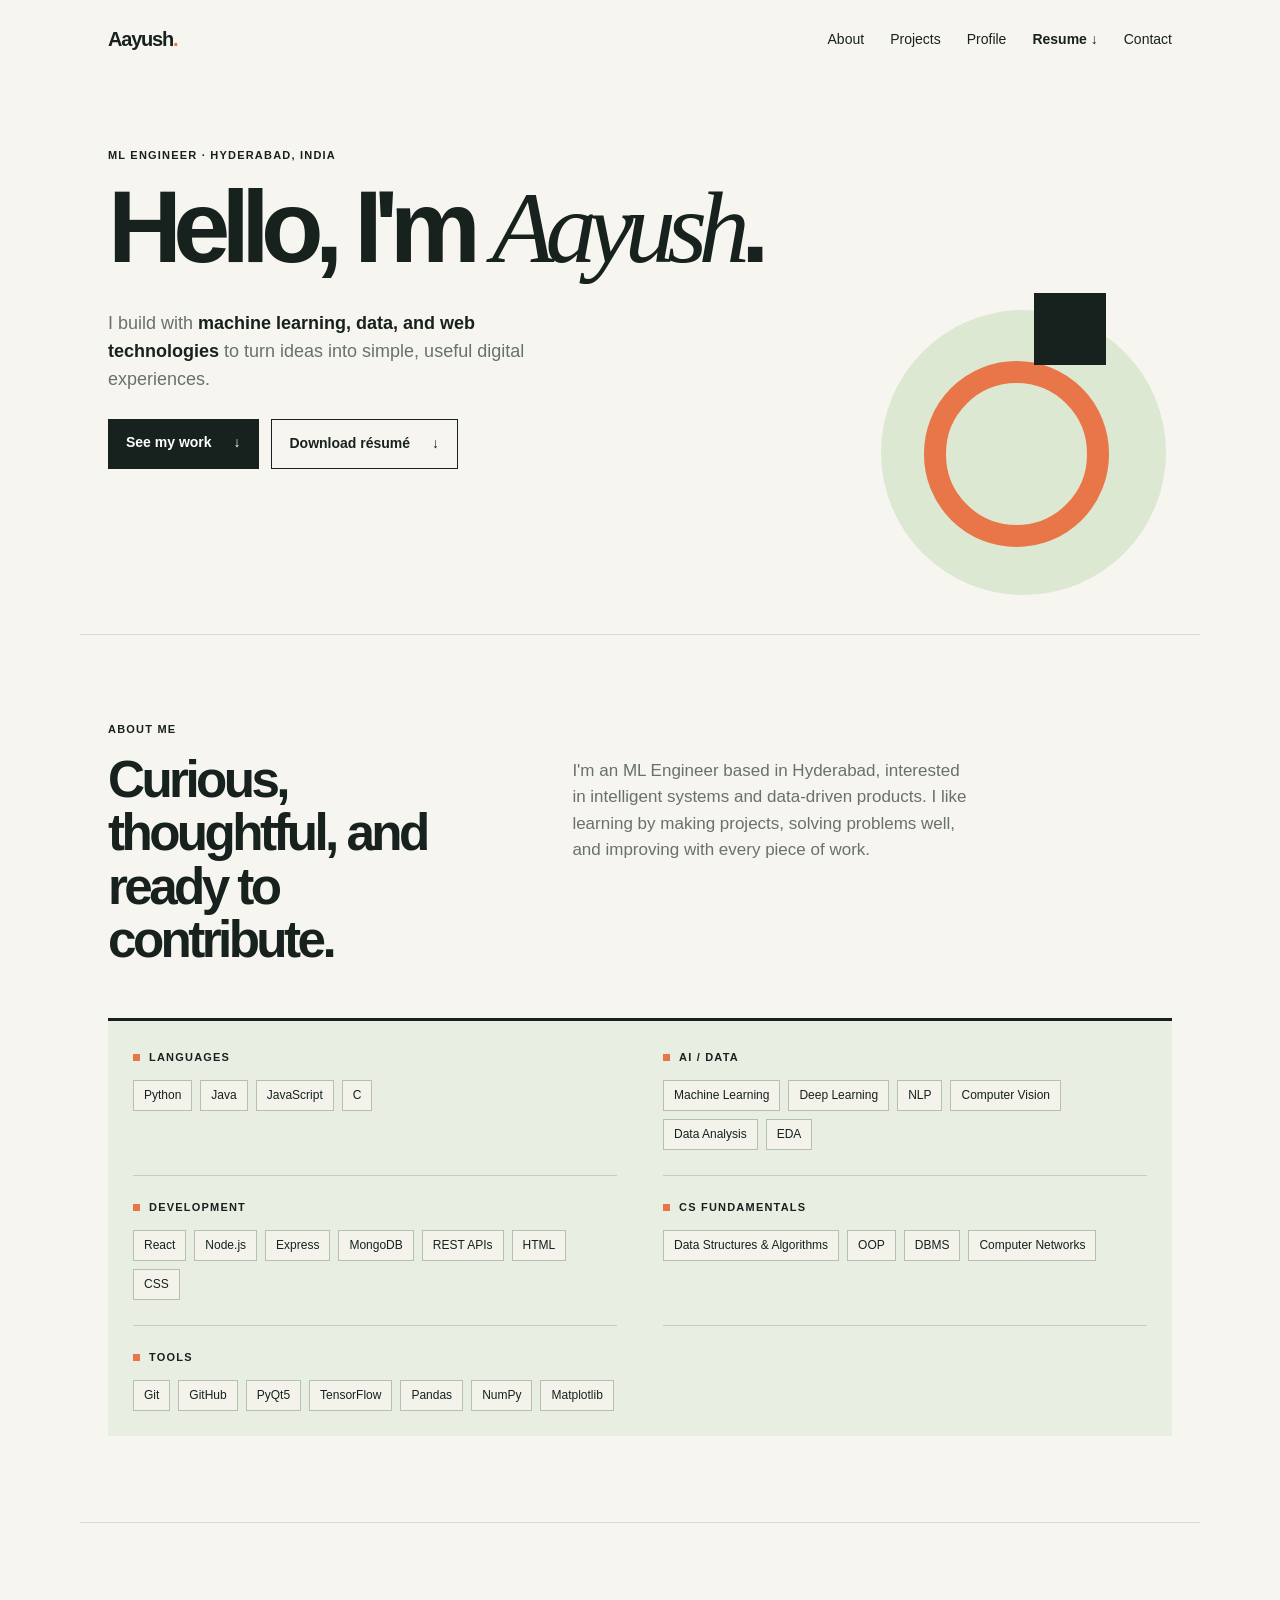
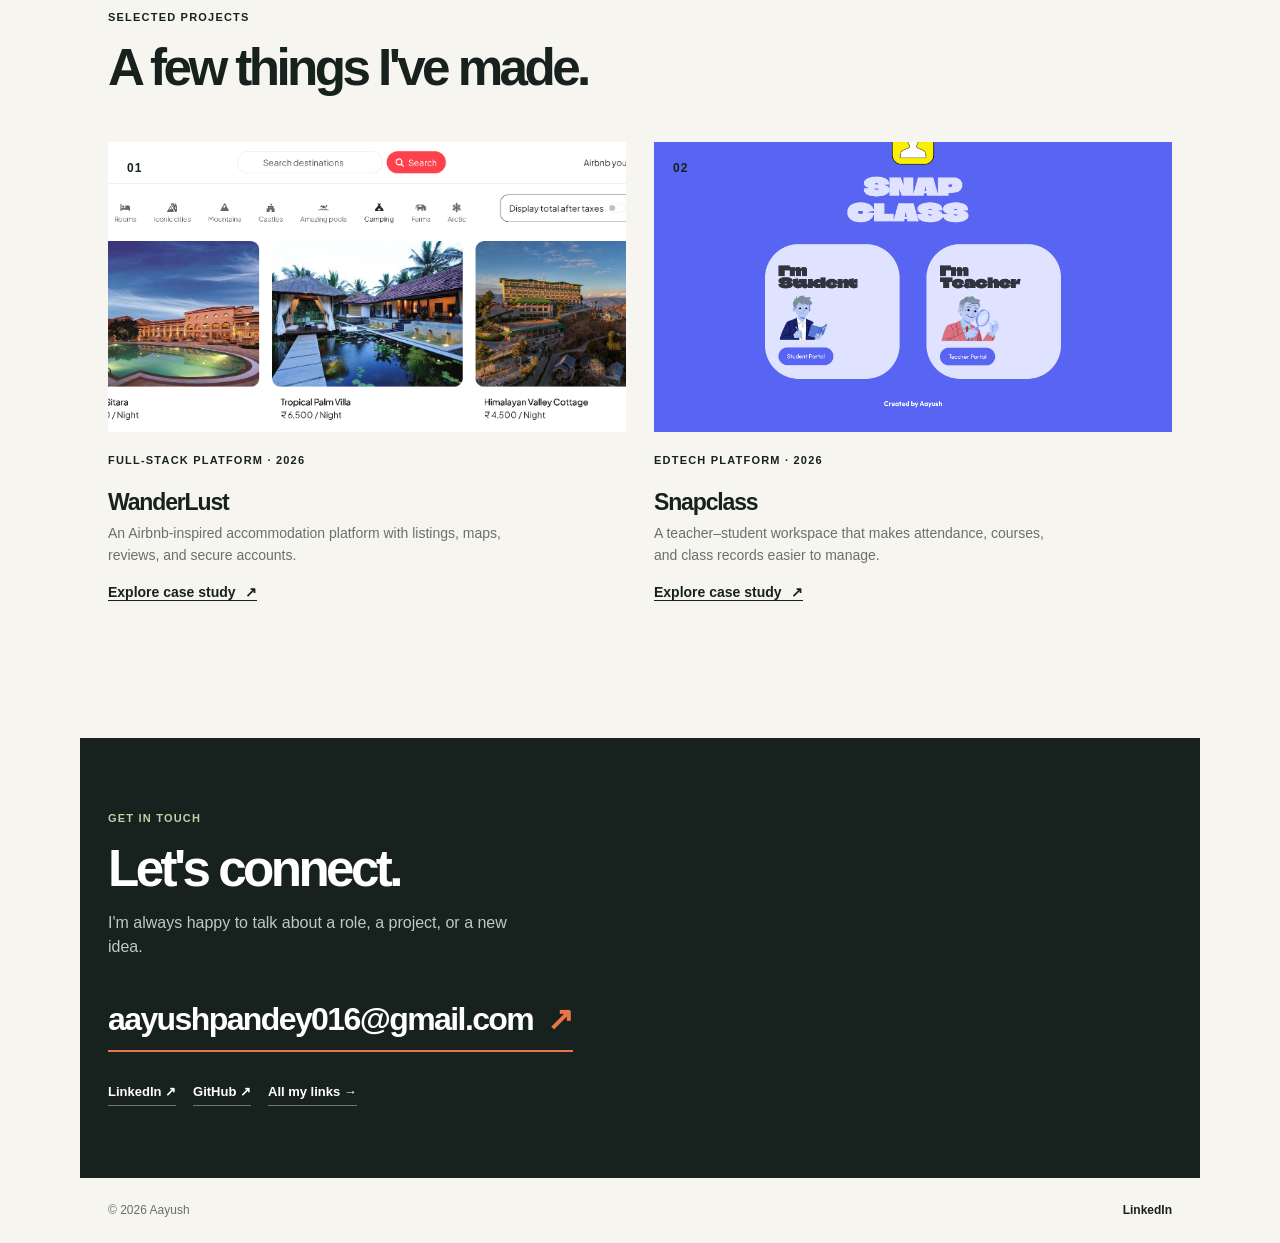
==== commit c785c8b1: "Add Snapclass portfolio project" ====
--- a/index.html
+++ b/index.html
@@ -131,20 +131,18 @@
             >
           </article>
           <article class="project-card">
-            <div class="project-image project-two" aria-hidden="true">
+            <div class="project-image project-two">
               <b>02</b>
-              <div class="phone">
-                <i></i><span></span><span></span><span></span>
-              </div>
+              <img src="pics/SnapPics/HomePage.png" alt="Snapclass landing page with student and teacher entry points" />
             </div>
-            <p class="project-label">[PROJECT TYPE] · [YEAR]</p>
-            <h3>[PROJECT TWO]</h3>
+            <p class="project-label">EdTech platform · 2026</p>
+            <h3>Snapclass</h3>
             <p>
-              A short description of the project, your role, and the skill you
-              used most.
+              A teacher–student workspace that makes attendance, courses, and
+              class records easier to manage.
             </p>
-            <a href="[PROJECT_URL]"
-              >View project <span aria-hidden="true">↗</span></a
+            <a href="snapclass.html"
+              >Explore case study <span aria-hidden="true">↗</span></a
             >
           </article>
         </div>
--- a/styles.css
+++ b/styles.css
@@ -215,6 +215,16 @@
 }
 .project-one {
   background: var(--sage);
+}
+.project-two {
+  background: #bfc7ff;
+}
+.project-two img {
+  display: block;
+  width: 100%;
+  height: 100%;
+  object-fit: cover;
+  object-position: center;
 }
 .browser {
   position: absolute;
@@ -249,9 +259,6 @@
   height: 69px;
   margin-top: 10px;
   background: #b6c8a5;
-}
-.project-two {
-  background: #f3cabe;
 }
 .phone {
   position: absolute;
@@ -1306,3 +1313,113 @@
   font-size: 11px;
   font-weight: 700;
 }
+
+/* Snapclass case study */
+body.snapclass-page {
+  --bg: #f5f6ff;
+  --panel: #ffffff;
+  --soft: #e8eaff;
+  --text: #16182c;
+  --muted: #64677f;
+  --line: #d8dbf0;
+  --blue: #5964f2;
+  --pink: #ef4ba0;
+  --yellow: #ffeb3b;
+  margin: 0;
+  background: var(--bg);
+  color: var(--text);
+  font-family: Arial, Helvetica, sans-serif;
+  line-height: 1.5;
+}
+body.snapclass-page a { color: inherit; text-decoration: none; }
+body.snapclass-page a:focus-visible { outline: 3px solid var(--pink); outline-offset: 4px; }
+body.snapclass-page .skip-link { background: var(--text); color: #fff; }
+body.snapclass-page .site-header,
+body.snapclass-page footer { display: flex; align-items: center; justify-content: space-between; max-width: 1280px; margin: auto; padding: 26px 38px; }
+body.snapclass-page .wordmark { font-size: 20px; font-weight: 800; letter-spacing: -.06em; }
+body.snapclass-page .wordmark span { color: var(--pink); }
+body.snapclass-page .back { color: var(--muted); font-size: 13px; font-weight: 700; }
+body.snapclass-page .back:hover { color: var(--blue); }
+body.snapclass-page .section { max-width: 1280px; margin: auto; padding: 120px 38px; border-top: 1px solid var(--line); }
+body.snapclass-page .hero { position: relative; display: grid; grid-template-columns: .95fr 1.05fr; gap: 6%; min-height: 690px; padding-top: 80px; overflow: hidden; border-top: 0; }
+body.snapclass-page .eyebrow { margin: 0 0 18px; color: var(--pink); font-size: 11px; font-weight: 800; letter-spacing: .14em; text-transform: uppercase; }
+body.snapclass-page .hero h1,
+body.snapclass-page .section-heading h2,
+body.snapclass-page .next h2 { margin: 0; font-size: clamp(4.7rem, 10vw, 8rem); letter-spacing: -.1em; line-height: .78; }
+body.snapclass-page h1 span,
+body.snapclass-page .section-heading em,
+body.snapclass-page .next em { color: var(--blue); font-family: Georgia, serif; font-weight: 400; }
+body.snapclass-page .lead { max-width: 500px; margin: 38px 0 24px; color: var(--muted); font-size: clamp(1.05rem, 2vw, 1.3rem); }
+body.snapclass-page .tags { display: flex; flex-wrap: wrap; gap: 8px; }
+body.snapclass-page .tags span { border: 1px solid #c6c9e9; border-radius: 50px; padding: 8px 11px; color: #474a65; font-size: 12px; font-weight: 700; }
+body.snapclass-page .actions { display: flex; flex-wrap: wrap; gap: 12px; margin-top: 33px; }
+body.snapclass-page .button { display: inline-block; border: 1px solid var(--blue); padding: 13px 17px; background: var(--blue); color: white; font-size: 13px; font-weight: 800; }
+body.snapclass-page .button b { margin-left: 25px; }
+body.snapclass-page .button:hover { background: #414bd4; border-color: #414bd4; }
+body.snapclass-page .button.ghost { border-color: #c6c9e9; background: #fff; color: var(--text); }
+body.snapclass-page .button.ghost:hover { border-color: var(--pink); background: #fff6fb; color: var(--pink); }
+body.snapclass-page .hero-visual { position: relative; align-self: center; padding: 20px; }
+body.snapclass-page .hero-visual::before { position: absolute; inset: 4% 0 0 4%; border-radius: 28px; background: var(--blue); content: ""; transform: rotate(4deg); }
+body.snapclass-page .hero-visual img { position: relative; z-index: 2; display: block; width: 100%; border: 1px solid #aeb4ec; border-radius: 18px; box-shadow: 0 25px 55px rgba(58, 64, 160, .2); }
+body.snapclass-page .hero-orb { position: absolute; z-index: 1; border-radius: 50%; }
+body.snapclass-page .orb-one { top: -15px; right: 5%; width: 72px; height: 72px; background: var(--yellow); }
+body.snapclass-page .orb-two { bottom: -8px; left: -2px; width: 45px; height: 45px; background: var(--pink); }
+body.snapclass-page .overview { display: grid; grid-template-columns: minmax(0, .9fr) minmax(0, 1.1fr); gap: 10%; }
+body.snapclass-page .section-heading h2 { font-size: clamp(2.9rem, 5.5vw, 5.2rem); line-height: .95; }
+body.snapclass-page .overview-copy > p { max-width: 530px; margin: 4px 0 43px; color: #464a64; font-size: 18px; }
+body.snapclass-page .info-card { display: grid; grid-template-columns: 1fr 1fr; overflow: hidden; border: 1px solid var(--line); border-radius: 12px; background: var(--panel); }
+body.snapclass-page .info-card div { min-height: 93px; padding: 19px; border-right: 1px solid var(--line); border-bottom: 1px solid var(--line); }
+body.snapclass-page .info-card div:nth-child(even) { border-right: 0; }
+body.snapclass-page .info-card div:nth-last-child(-n + 2) { border-bottom: 0; }
+body.snapclass-page .info-card small { display: block; margin-bottom: 6px; color: var(--muted); font-size: 10px; letter-spacing: .1em; text-transform: uppercase; }
+body.snapclass-page .info-card b { font-size: 13px; }
+body.snapclass-page .status { color: var(--pink); }
+body.snapclass-page .workflow { display: grid; grid-template-columns: .7fr 1.3fr; gap: 10%; }
+body.snapclass-page .workflow-steps { display: grid; grid-template-columns: 1fr 1fr; gap: 1px; background: var(--line); border: 1px solid var(--line); }
+body.snapclass-page .workflow-steps article { min-height: 210px; padding: 24px; background: var(--panel); }
+body.snapclass-page .workflow-steps b, body.snapclass-page .feature-card > b { color: var(--pink); font-size: 11px; }
+body.snapclass-page .workflow-steps h3 { margin: 35px 0 8px; font-size: 19px; letter-spacing: -.05em; }
+body.snapclass-page .workflow-steps p, body.snapclass-page .feature-card p { margin: 0; color: var(--muted); font-size: 13px; }
+body.snapclass-page .features { border-top: 1px solid var(--line); }
+body.snapclass-page .feature-grid { display: grid; grid-template-columns: repeat(4, 1fr); gap: 12px; margin-top: 45px; }
+body.snapclass-page .feature-card { min-height: 255px; padding: 25px; border-radius: 13px; background: var(--panel); border: 1px solid var(--line); transition: transform .25s ease, box-shadow .25s ease; }
+body.snapclass-page .feature-card:hover { transform: translateY(-5px); box-shadow: 0 14px 28px rgba(75, 81, 166, .12); }
+body.snapclass-page .feature-card h3 { margin: 38px 0 12px; font-size: 21px; line-height: 1; letter-spacing: -.06em; }
+body.snapclass-page .screens { border-top: 1px solid var(--line); }
+body.snapclass-page .screen-grid { display: grid; grid-template-columns: 1fr 1fr; gap: 18px; margin-top: 58px; }
+body.snapclass-page .project-screenshot { margin: 0; overflow: hidden; border: 1px solid var(--line); border-radius: 13px; background: #dfe2ff; }
+body.snapclass-page .project-screenshot.wide { grid-column: span 2; }
+body.snapclass-page .project-screenshot img { display: block; width: 100%; height: 340px; object-fit: contain; }
+body.snapclass-page .project-screenshot.wide img { height: 440px; }
+body.snapclass-page .project-screenshot figcaption { padding: 13px 15px; background: var(--panel); color: var(--muted); font-size: 11px; font-weight: 700; }
+body.snapclass-page .next { margin-bottom: 90px; border: 0; border-radius: 18px; background: var(--blue); color: #fff; overflow: hidden; }
+body.snapclass-page .next .eyebrow { color: var(--yellow); }
+body.snapclass-page .next h2 em { color: var(--yellow); }
+body.snapclass-page .next > p:not(.eyebrow) { max-width: 370px; margin: 32px 0; color: #e4e6ff; font-size: 17px; }
+body.snapclass-page .soon-card { display: flex; align-items: center; justify-content: space-between; gap: 25px; padding: 25px; border: 1px solid rgba(255,255,255,.3); border-radius: 12px; background: rgba(20, 25, 117, .18); }
+body.snapclass-page .soon-card span { font-size: clamp(1.4rem, 4vw, 3rem); font-weight: 800; letter-spacing: -.07em; }
+body.snapclass-page .soon-card .button { border-color: var(--yellow); background: var(--yellow); color: var(--text); }
+body.snapclass-page footer { border-top: 1px solid var(--line); color: var(--muted); font-size: 12px; }
+body.snapclass-page footer a { color: var(--text); font-weight: 700; }
+body.snapclass-page .reveal { opacity: 0; transform: translateY(20px); transition: opacity .65s ease, transform .65s ease; }
+body.snapclass-page .reveal.visible { opacity: 1; transform: none; }
+@media (max-width: 760px) {
+  body.snapclass-page .site-header, body.snapclass-page footer { padding: 20px; }
+  body.snapclass-page .section { padding: 80px 20px; }
+  body.snapclass-page .hero, body.snapclass-page .overview, body.snapclass-page .workflow { grid-template-columns: 1fr; gap: 48px; min-height: 0; }
+  body.snapclass-page .hero { padding-top: 55px; }
+  body.snapclass-page .hero h1 { font-size: clamp(4.2rem, 18vw, 7rem); }
+  body.snapclass-page .feature-grid { grid-template-columns: 1fr 1fr; }
+  body.snapclass-page .screen-grid { grid-template-columns: 1fr; margin-top: 42px; }
+  body.snapclass-page .project-screenshot.wide { grid-column: auto; }
+  body.snapclass-page .project-screenshot img, body.snapclass-page .project-screenshot.wide img { height: auto; }
+  body.snapclass-page .next { margin: 0 20px 60px; }
+  body.snapclass-page footer { flex-direction: column; align-items: flex-start; gap: 10px; }
+}
+@media (max-width: 480px) {
+  body.snapclass-page .info-card, body.snapclass-page .workflow-steps, body.snapclass-page .feature-grid { grid-template-columns: 1fr; }
+  body.snapclass-page .info-card div { border-right: 0; }
+  body.snapclass-page .info-card div:nth-last-child(2) { border-bottom: 1px solid var(--line); }
+  body.snapclass-page .soon-card { align-items: flex-start; flex-direction: column; }
+}
+@media (prefers-reduced-motion: reduce) { body.snapclass-page .reveal { opacity: 1; transform: none; transition: none; } body.snapclass-page .feature-card { transition: none; } }
